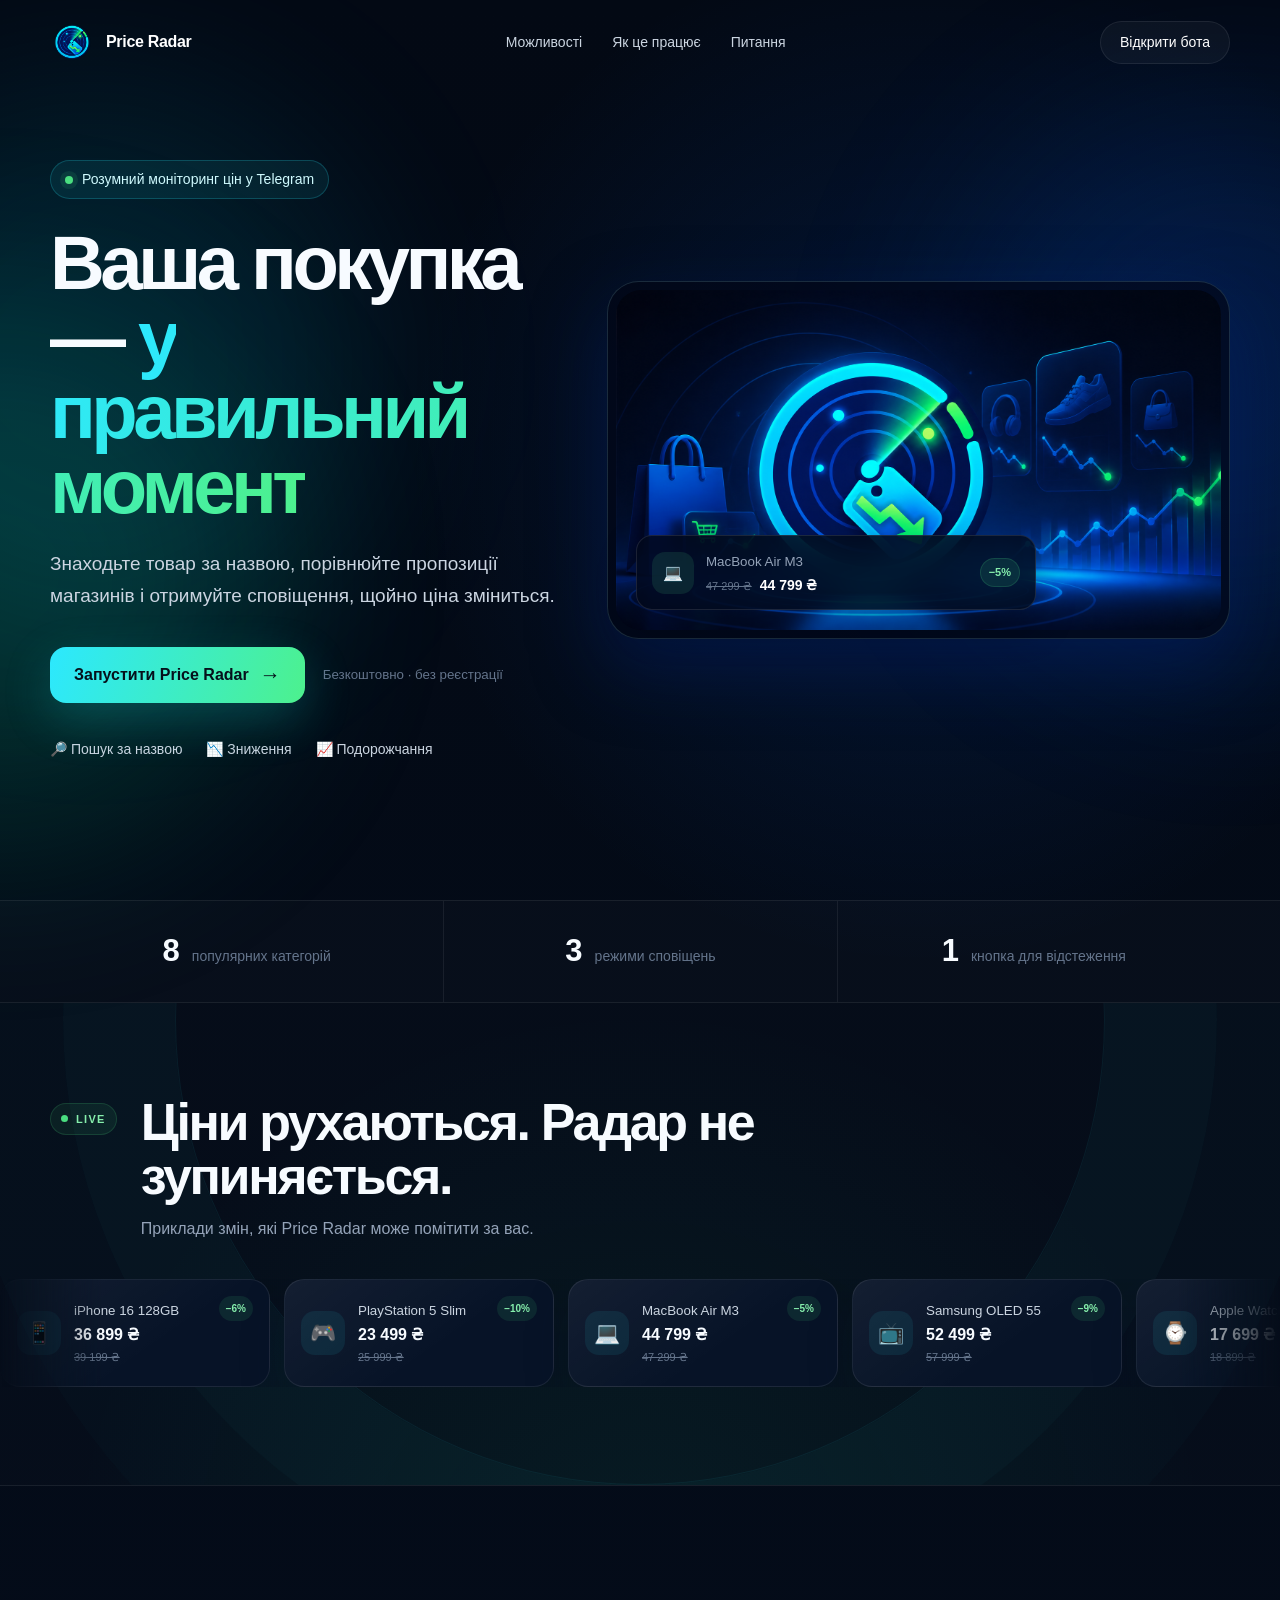
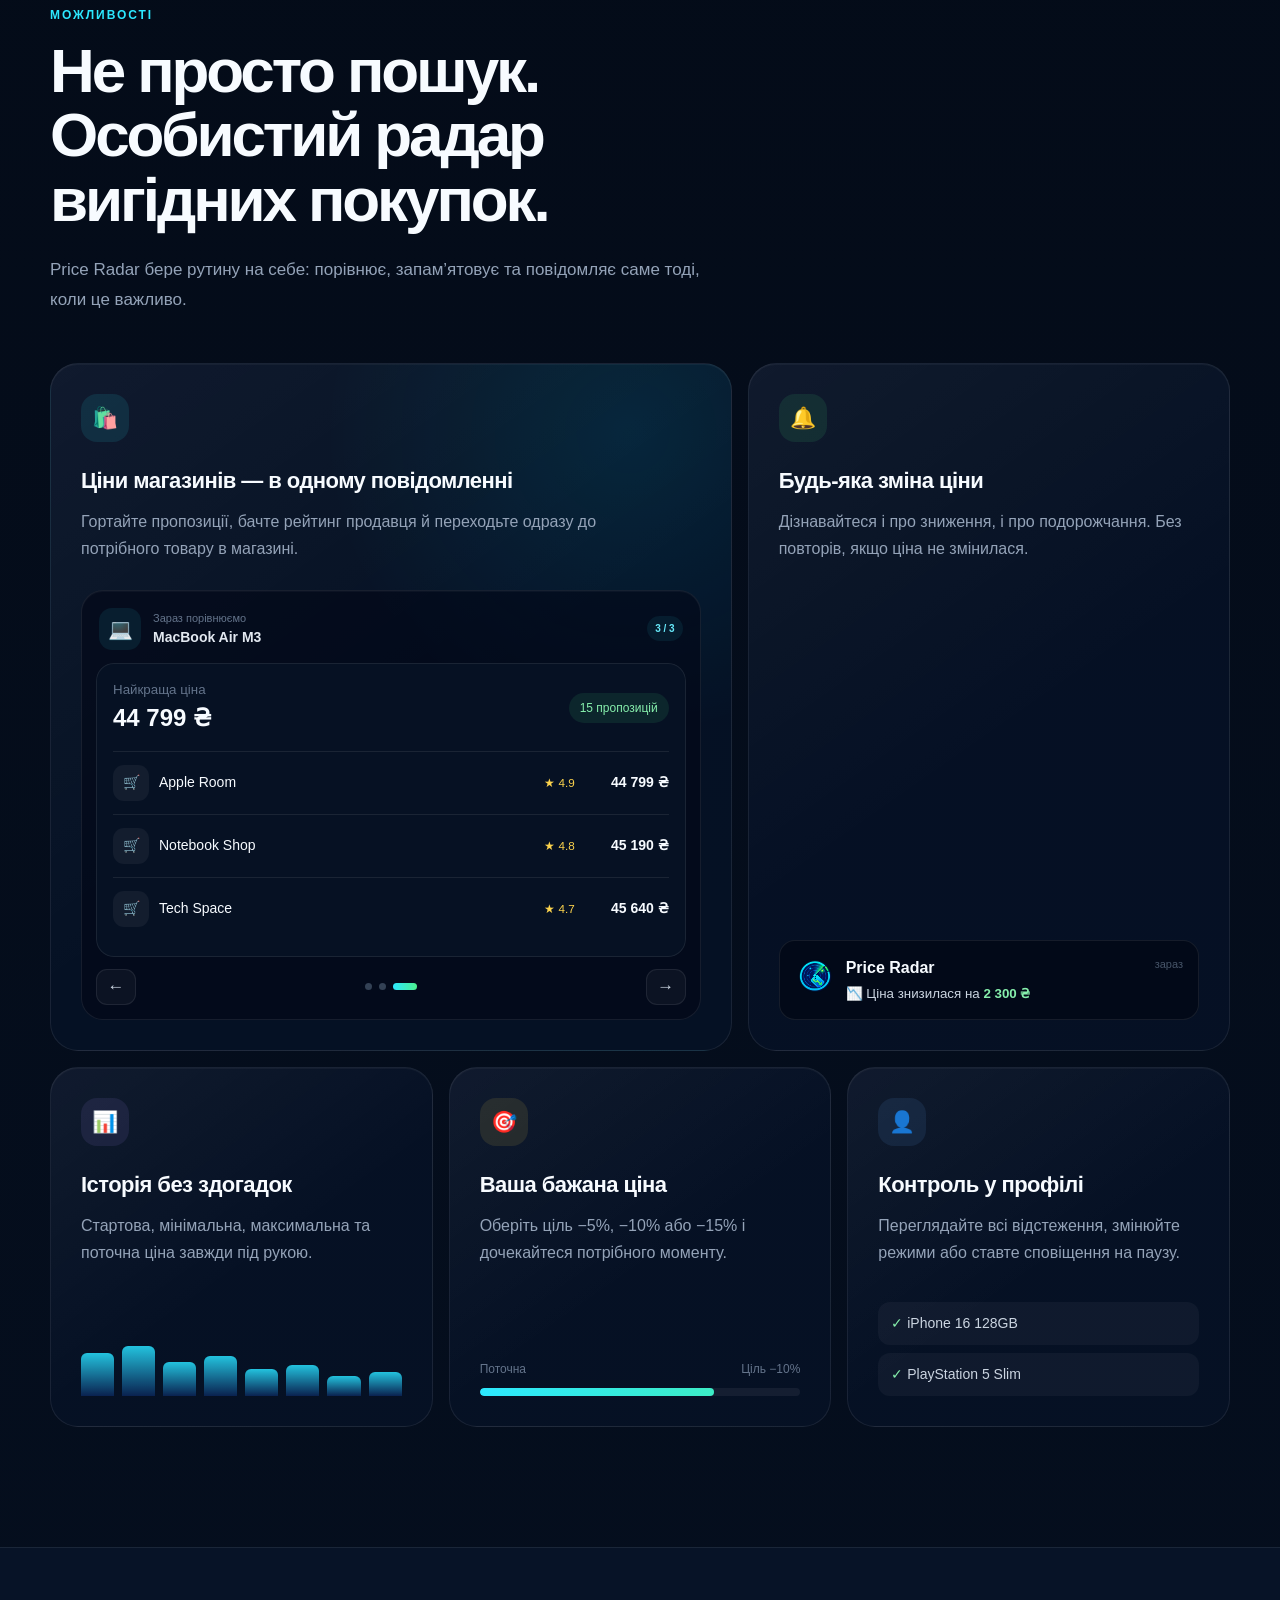
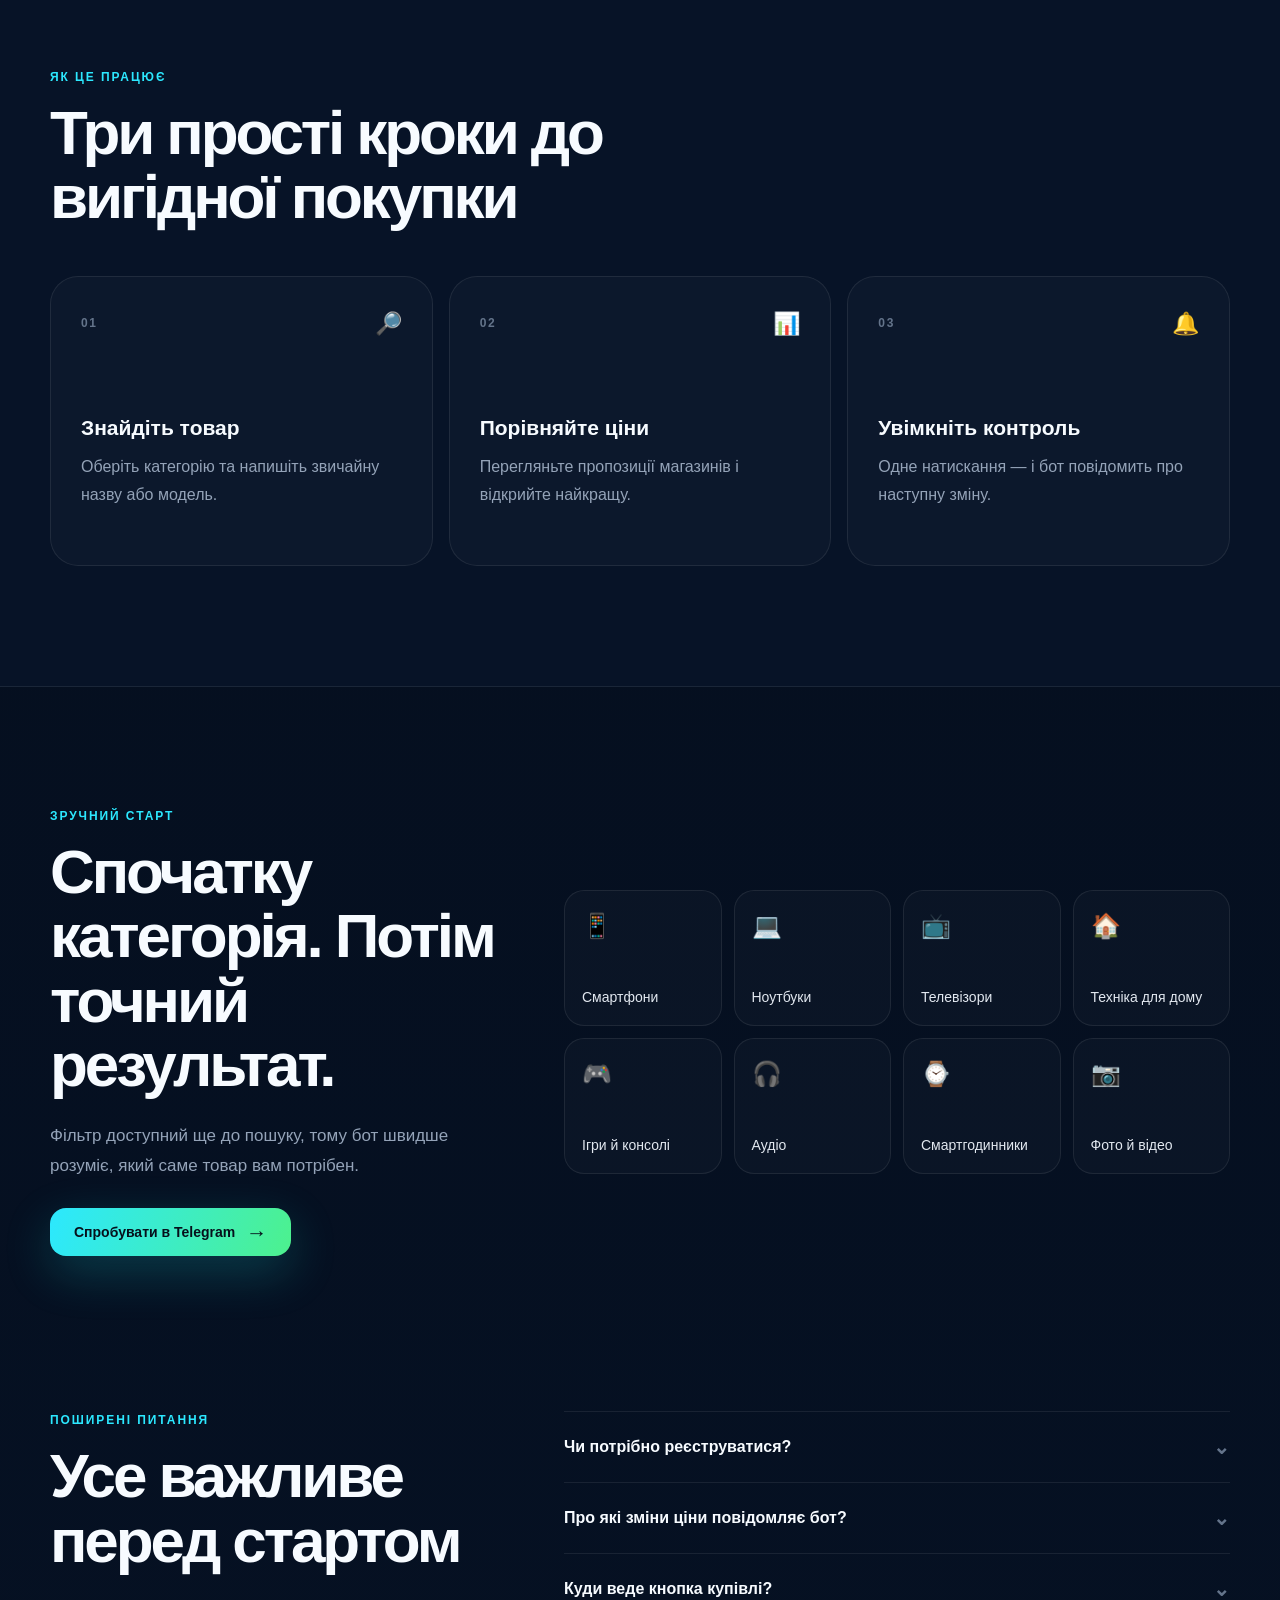
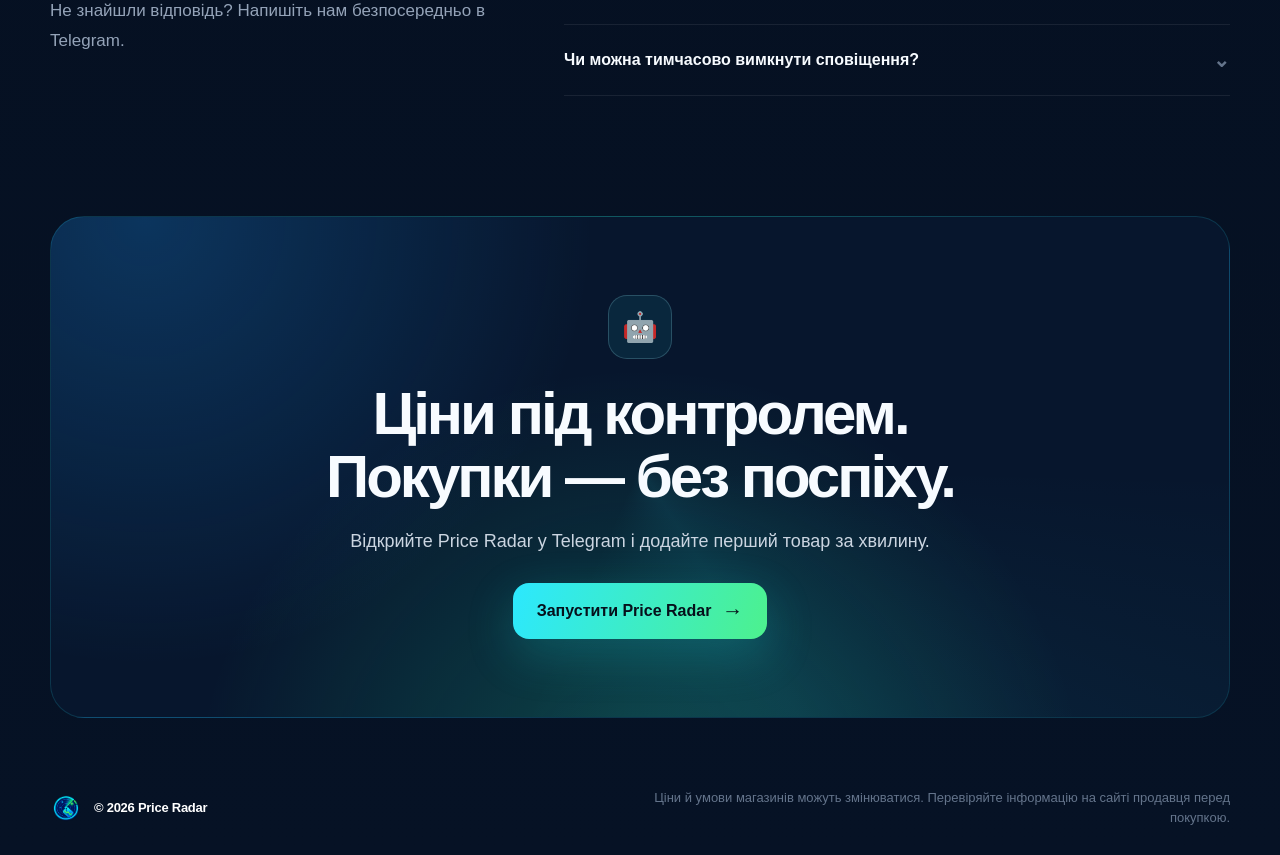
==== index.html @ d26251cf "Add files via upload" ====
<!doctype html>
<html lang="uk">
  <head>
    <meta charset="utf-8" />
    <meta name="viewport" content="width=device-width, initial-scale=1" />
    <meta name="theme-color" content="#030914" />
    <title>Price Radar — контроль цін у Telegram</title>
    <meta name="description" content="Порівнюйте ціни магазинів і отримуйте сповіщення про зниження та подорожчання товарів у Telegram." />
    <meta property="og:title" content="Price Radar — контроль цін у Telegram" />
    <meta property="og:description" content="Знайдіть товар, порівняйте ціни та увімкніть розумні сповіщення." />
    <meta property="og:type" content="website" />
    <meta property="og:url" content="https://ludiscooter.github.io/price-radar/" />
    <meta property="og:image" content="https://ludiscooter.github.io/price-radar/price-radar-welcome.png" />
    <link rel="icon" href="price-radar-avatar.png" />
    <link rel="stylesheet" href="styles-v4.css" />
    <link rel="stylesheet" href="motion-v4.css" />
    <script>document.documentElement.classList.add('js')</script>
    <script defer src="app-v4.js"></script>
  </head>
  <body>
    <div class="scroll-progress" aria-hidden="true"></div>
    <div class="cursor-glow" aria-hidden="true"></div>
    <div class="ambient ambient-one" aria-hidden="true"></div>
    <div class="ambient ambient-two" aria-hidden="true"></div>
    <header class="header shell">
      <a class="brand" href="#top" aria-label="Price Radar — на початок">
        <img src="price-radar-avatar.png" alt="" />
        <span>Price Radar</span>
      </a>
      <nav aria-label="Основна навігація">
        <a href="#features">Можливості</a>
        <a href="#how">Як це працює</a>
        <a href="#faq">Питання</a>
      </nav>
      <a class="header-cta" href="https://t.me/hotline_price_monitor_bot" target="_blank" rel="noreferrer">Відкрити бота</a>
    </header>

    <main>
      <section class="hero shell" id="top">
        <div class="hero-copy">
          <div class="status"><i></i> Розумний моніторинг цін у Telegram</div>
          <h1>Ваша покупка — <span>у правильний момент</span></h1>
          <p>Знаходьте товар за назвою, порівнюйте пропозиції магазинів і отримуйте сповіщення, щойно ціна зміниться.</p>
          <div class="hero-actions">
            <a class="primary-cta" href="https://t.me/hotline_price_monitor_bot" target="_blank" rel="noreferrer">Запустити Price Radar <b>→</b></a>
            <small>Безкоштовно · без реєстрації</small>
          </div>
          <div class="micro-features">
            <span>🔎 Пошук за назвою</span>
            <span>📉 Зниження</span>
            <span>📈 Подорожчання</span>
          </div>
        </div>
        <div class="hero-visual">
          <img src="price-radar-welcome.png" alt="Price Radar знаходить вигідні пропозиції та відстежує зміну цін" />
          <div class="push" aria-live="polite">
            <span class="push-icon" id="deal-icon">📱</span>
            <span class="deal-copy">
              <small id="deal-product">iPhone 16 128GB</small>
              <b><s id="deal-old-price">39 199 ₴</s><strong id="deal-new-price">36 899 ₴</strong></b>
            </span>
            <em class="deal-badge" id="deal-change">−6%</em>
          </div>
        </div>
      </section>

      <section class="stats">
        <div class="shell stats-grid">
          <div><b data-count="8">8</b><span>популярних категорій</span></div>
          <div><b data-count="3">3</b><span>режими сповіщень</span></div>
          <div><b data-count="1">1</b><span>кнопка для відстеження</span></div>
        </div>
      </section>

      <section class="live-radar" aria-labelledby="live-radar-title">
        <div class="shell live-radar-head">
          <span class="live-label"><i></i> LIVE</span>
          <div>
            <h2 id="live-radar-title">Ціни рухаються. Радар не зупиняється.</h2>
            <p>Приклади змін, які Price Radar може помітити за вас.</p>
          </div>
        </div>
        <div class="deal-marquee">
          <div class="deal-track">
            <div class="deal-group">
              <article class="moving-deal"><span>📱</span><div><small>iPhone 16 128GB</small><b>36 899 ₴</b><s>39 199 ₴</s></div><em>−6%</em></article>
              <article class="moving-deal"><span>🎮</span><div><small>PlayStation 5 Slim</small><b>23 499 ₴</b><s>25 999 ₴</s></div><em>−10%</em></article>
              <article class="moving-deal"><span>💻</span><div><small>MacBook Air M3</small><b>44 799 ₴</b><s>47 299 ₴</s></div><em>−5%</em></article>
              <article class="moving-deal"><span>📺</span><div><small>Samsung OLED 55</small><b>52 499 ₴</b><s>57 999 ₴</s></div><em>−9%</em></article>
              <article class="moving-deal"><span>⌚</span><div><small>Apple Watch Series 10</small><b>17 699 ₴</b><s>18 899 ₴</s></div><em>−6%</em></article>
              <article class="moving-deal"><span>🎧</span><div><small>Sony WH-1000XM5</small><b>12 199 ₴</b><s>13 499 ₴</s></div><em>−10%</em></article>
            </div>
            <div class="deal-group" aria-hidden="true">
              <article class="moving-deal"><span>📱</span><div><small>iPhone 16 128GB</small><b>36 899 ₴</b><s>39 199 ₴</s></div><em>−6%</em></article>
              <article class="moving-deal"><span>🎮</span><div><small>PlayStation 5 Slim</small><b>23 499 ₴</b><s>25 999 ₴</s></div><em>−10%</em></article>
              <article class="moving-deal"><span>💻</span><div><small>MacBook Air M3</small><b>44 799 ₴</b><s>47 299 ₴</s></div><em>−5%</em></article>
              <article class="moving-deal"><span>📺</span><div><small>Samsung OLED 55</small><b>52 499 ₴</b><s>57 999 ₴</s></div><em>−9%</em></article>
              <article class="moving-deal"><span>⌚</span><div><small>Apple Watch Series 10</small><b>17 699 ₴</b><s>18 899 ₴</s></div><em>−6%</em></article>
              <article class="moving-deal"><span>🎧</span><div><small>Sony WH-1000XM5</small><b>12 199 ₴</b><s>13 499 ₴</s></div><em>−10%</em></article>
            </div>
          </div>
        </div>
      </section>

      <section class="section shell" id="features">
        <div class="section-heading">
          <span class="eyebrow">Можливості</span>
          <h2>Не просто пошук. Особистий радар вигідних покупок.</h2>
          <p>Price Radar бере рутину на себе: порівнює, запам’ятовує та повідомляє саме тоді, коли це важливо.</p>
        </div>
        <div class="bento">
          <article class="card offers">
            <span class="card-icon cyan">🛍️</span>
            <h3>Ціни магазинів — в одному повідомленні</h3>
            <p>Гортайте пропозиції, бачте рейтинг продавця й переходьте одразу до потрібного товару в магазині.</p>
            <div class="offer-carousel" aria-label="Приклади порівняння цін" aria-roledescription="карусель">
              <div class="offer-product">
                <span id="offer-product-icon">📱</span>
                <div><small>Зараз порівнюємо</small><b id="offer-product-name">iPhone 16 128GB</b></div>
                <em id="offer-position">1 / 3</em>
              </div>
              <div class="offer-viewport">
                <div class="offer-list" id="offer-list" aria-live="polite">
                  <div class="offer-head"><span><small>Найкраща ціна</small><b id="offer-best-price">36 899 ₴</b></span><em id="offer-count">12 пропозицій</em></div>
                  <div class="shop"><i>🛒</i><span id="shop-name-1">Smart Store</span><small id="shop-rating-1">★ 4.9</small><b id="shop-price-1">36 899 ₴</b></div>
                  <div class="shop"><i>🛒</i><span id="shop-name-2">Tech Market</span><small id="shop-rating-2">★ 4.8</small><b id="shop-price-2">37 240 ₴</b></div>
                  <div class="shop"><i>🛒</i><span id="shop-name-3">Digital Shop</span><small id="shop-rating-3">★ 4.7</small><b id="shop-price-3">37 699 ₴</b></div>
                </div>
              </div>
              <div class="offer-controls">
                <button id="offer-prev" type="button" aria-label="Попередній товар">←</button>
                <div class="offer-dots" role="tablist" aria-label="Оберіть товар">
                  <button class="active" type="button" role="tab" aria-selected="true" aria-label="iPhone 16 128GB"></button>
                  <button type="button" role="tab" aria-selected="false" aria-label="PlayStation 5 Slim"></button>
                  <button type="button" role="tab" aria-selected="false" aria-label="MacBook Air M3"></button>
                </div>
                <button id="offer-next" type="button" aria-label="Наступний товар">→</button>
              </div>
            </div>
          </article>
          <article class="card changes">
            <span class="card-icon green">🔔</span>
            <h3>Будь-яка зміна ціни</h3>
            <p>Дізнавайтеся і про зниження, і про подорожчання. Без повторів, якщо ціна не змінилася.</p>
            <div class="notification"><img src="price-radar-avatar.png" alt="" /><span><b>Price Radar</b><small>📉 Ціна знизилася на <strong>2 300 ₴</strong></small></span><time>зараз</time></div>
          </article>
          <article class="card small-card">
            <span class="card-icon violet">📊</span>
            <h3>Історія без здогадок</h3>
            <p>Стартова, мінімальна, максимальна та поточна ціна завжди під рукою.</p>
            <div class="bars" aria-hidden="true"><i style="height:62%"></i><i style="height:72%"></i><i style="height:48%"></i><i style="height:57%"></i><i style="height:39%"></i><i style="height:44%"></i><i style="height:29%"></i><i style="height:34%"></i></div>
          </article>
          <article class="card small-card">
            <span class="card-icon amber">🎯</span>
            <h3>Ваша бажана ціна</h3>
            <p>Оберіть ціль −5%, −10% або −15% і дочекайтеся потрібного моменту.</p>
            <div class="target-label"><span>Поточна</span><span>Ціль −10%</span></div><div class="progress"><i></i></div>
          </article>
          <article class="card small-card">
            <span class="card-icon blue">👤</span>
            <h3>Контроль у профілі</h3>
            <p>Переглядайте всі відстеження, змінюйте режими або ставте сповіщення на паузу.</p>
            <div class="tracked"><span>✓ iPhone 16 128GB</span><span>✓ PlayStation 5 Slim</span></div>
          </article>
        </div>
      </section>

      <section class="how" id="how">
        <div class="section shell">
          <div class="section-heading">
            <span class="eyebrow">Як це працює</span>
            <h2>Три прості кроки до вигідної покупки</h2>
          </div>
          <div class="steps">
            <article><span><b>01</b><i>🔎</i></span><h3>Знайдіть товар</h3><p>Оберіть категорію та напишіть звичайну назву або модель.</p></article>
            <article><span><b>02</b><i>📊</i></span><h3>Порівняйте ціни</h3><p>Перегляньте пропозиції магазинів і відкрийте найкращу.</p></article>
            <article><span><b>03</b><i>🔔</i></span><h3>Увімкніть контроль</h3><p>Одне натискання — і бот повідомить про наступну зміну.</p></article>
          </div>
        </div>
      </section>

      <section class="section shell categories-section">
        <div class="section-heading compact">
          <span class="eyebrow">Зручний старт</span>
          <h2>Спочатку категорія. Потім точний результат.</h2>
          <p>Фільтр доступний ще до пошуку, тому бот швидше розуміє, який саме товар вам потрібен.</p>
          <a class="primary-cta small" href="https://t.me/hotline_price_monitor_bot" target="_blank" rel="noreferrer">Спробувати в Telegram <b>→</b></a>
        </div>
        <div class="categories">
          <span><i>📱</i>Смартфони</span><span><i>💻</i>Ноутбуки</span><span><i>📺</i>Телевізори</span><span><i>🏠</i>Техніка для дому</span>
          <span><i>🎮</i>Ігри й консолі</span><span><i>🎧</i>Аудіо</span><span><i>⌚</i>Смартгодинники</span><span><i>📷</i>Фото й відео</span>
        </div>
      </section>

      <section class="section shell faq" id="faq">
        <div class="section-heading compact">
          <span class="eyebrow">Поширені питання</span>
          <h2>Усе важливе перед стартом</h2>
          <p>Не знайшли відповідь? Напишіть нам безпосередньо в Telegram.</p>
        </div>
        <div class="faq-list">
          <details><summary>Чи потрібно реєструватися?<span>⌄</span></summary><p>Ні. Відкрийте Price Radar у Telegram, натисніть «Старт» і одразу починайте пошук.</p></details>
          <details><summary>Про які зміни ціни повідомляє бот?<span>⌄</span></summary><p>Ви самі обираєте режим: усі зміни, лише зниження або досягнення бажаної ціни на 5, 10 чи 15% нижче.</p></details>
          <details><summary>Куди веде кнопка купівлі?<span>⌄</span></summary><p>На сторінку вибраного товару безпосередньо в магазині. Перед оплатою завжди перевіряйте остаточну ціну й умови продавця.</p></details>
          <details><summary>Чи можна тимчасово вимкнути сповіщення?<span>⌄</span></summary><p>Так. У профілі можна поставити всі сповіщення на паузу, не видаляючи товари з відстеження.</p></details>
        </div>
      </section>

      <section class="shell cta-wrap">
        <div class="cta-panel">
          <span class="bot-icon">🤖</span>
          <h2>Ціни під контролем.<br />Покупки — без поспіху.</h2>
          <p>Відкрийте Price Radar у Telegram і додайте перший товар за хвилину.</p>
          <a class="primary-cta" href="https://t.me/hotline_price_monitor_bot" target="_blank" rel="noreferrer">Запустити Price Radar <b>→</b></a>
        </div>
      </section>
    </main>

    <footer class="shell footer">
      <span class="brand-mini"><img src="price-radar-avatar.png" alt="" /> © 2026 Price Radar</span>
      <p>Ціни й умови магазинів можуть змінюватися. Перевіряйте інформацію на сайті продавця перед покупкою.</p>
    </footer>
  </body>
</html>
---- styles-v4.css ----
:root{--bg:#030914;--panel:#071327;--text:#f7fbff;--muted:#94a3b8;--line:rgba(255,255,255,.08);--cyan:#2ce8ff;--green:#4df18d}*{box-sizing:border-box}html{scroll-behavior:smooth}body{margin:0;color:var(--text);font-family:Inter,ui-sans-serif,-apple-system,BlinkMacSystemFont,"Segoe UI",sans-serif;background:radial-gradient(circle at 72% 8%,rgba(0,101,255,.15),transparent 32rem),linear-gradient(180deg,#030914,#061225);line-height:1.5}.shell{width:min(1180px,calc(100% - 40px));margin-inline:auto}.header{height:84px;display:flex;align-items:center;justify-content:space-between;position:relative;z-index:10}.brand,.brand-mini{display:flex;align-items:center;gap:12px;color:#fff;text-decoration:none;font-weight:700;letter-spacing:-.02em}.brand img{width:44px;height:44px;border-radius:15px}.header nav{display:flex;gap:30px}.header nav a,.header-cta{color:#cbd5e1;text-decoration:none;font-size:14px;transition:.2s}.header nav a:hover{color:#fff}.header-cta{padding:10px 19px;border:1px solid var(--line);border-radius:999px;background:rgba(255,255,255,.04);color:#fff}.header-cta:hover{border-color:rgba(44,232,255,.4);background:rgba(255,255,255,.08)}.hero{min-height:calc(100vh - 84px);display:grid;grid-template-columns:.9fr 1.1fr;align-items:center;gap:48px;padding-block:26px 90px;position:relative}.hero:before{content:"";position:absolute;left:-240px;top:0;width:560px;height:560px;border-radius:50%;background:rgba(0,216,255,.1);filter:blur(90px);pointer-events:none}.hero-copy{position:relative;z-index:2}.status{display:inline-flex;align-items:center;gap:9px;padding:8px 14px;border:1px solid rgba(44,232,255,.2);border-radius:999px;background:rgba(44,232,255,.07);color:#cffafe;font-size:14px}.status i{width:8px;height:8px;border-radius:50%;background:#4ade80;box-shadow:0 0 0 5px rgba(74,222,128,.1)}h1{margin:27px 0 0;font-size:clamp(48px,6vw,76px);line-height:.98;letter-spacing:-.06em;font-weight:650}h1 span{background:linear-gradient(102deg,var(--cyan),var(--green));-webkit-background-clip:text;background-clip:text;color:transparent}.hero-copy>p{max-width:600px;margin:24px 0 0;color:#cbd5e1;font-size:19px;line-height:1.7}.hero-actions{display:flex;align-items:center;gap:18px;margin-top:34px}.primary-cta{display:inline-flex;min-height:56px;align-items:center;justify-content:center;gap:11px;padding:0 24px;border-radius:16px;background:linear-gradient(110deg,var(--cyan),var(--green));box-shadow:0 16px 48px rgba(25,225,225,.22);color:#06101b;text-decoration:none;font-weight:750;transition:.2s}.primary-cta:hover{transform:translateY(-2px);box-shadow:0 20px 58px rgba(25,225,225,.32)}.primary-cta b{font-size:21px}.primary-cta.small{min-height:48px;margin-top:28px;font-size:14px}.hero-actions small{color:#64748b}.micro-features{display:flex;flex-wrap:wrap;gap:14px 24px;margin-top:36px;color:#cbd5e1;font-size:14px}.hero-visual{position:relative;padding:8px;border:1px solid rgba(165,243,252,.15);border-radius:32px;background:rgba(2,6,23,.7);box-shadow:0 28px 70px rgba(0,30,100,.5)}.hero-visual>img{display:block;width:100%;aspect-ratio:16/9;object-fit:cover;border-radius:25px}.push{position:absolute;left:28px;bottom:28px;display:flex;align-items:center;gap:12px;max-width:330px;padding:13px 15px;border:1px solid rgba(255,255,255,.1);border-radius:16px;background:rgba(2,8,23,.82);backdrop-filter:blur(18px);box-shadow:0 16px 38px rgba(0,0,0,.3)}.push-icon{display:grid;place-items:center;width:42px;height:42px;border-radius:13px;background:rgba(74,222,128,.12)}.push span:last-child{display:flex;flex-direction:column}.push small{color:#64748b}.push b{margin-top:2px;font-size:14px}.stats{border-block:1px solid rgba(255,255,255,.07);background:rgba(255,255,255,.02)}.stats-grid{display:grid;grid-template-columns:repeat(3,1fr)}.stats-grid>div{display:flex;align-items:baseline;justify-content:center;gap:12px;padding:27px 22px}.stats-grid>div+div{border-left:1px solid rgba(255,255,255,.07)}.stats b{font-size:31px}.stats span{color:#64748b;font-size:14px}.section{padding-block:120px}.section-heading{max-width:730px}.section-heading.compact{max-width:520px}.eyebrow{display:block;margin-bottom:15px;color:var(--cyan);font-size:12px;font-weight:750;letter-spacing:.16em;text-transform:uppercase}.section h2,.cta-panel h2{margin:0;font-size:clamp(36px,5vw,62px);line-height:1.04;letter-spacing:-.05em;font-weight:650}.section-heading>p{max-width:650px;margin:23px 0 0;color:var(--muted);font-size:17px;line-height:1.75}.bento{display:grid;grid-template-columns:repeat(12,1fr);gap:16px;margin-top:48px}.card{min-height:360px;display:flex;flex-direction:column;padding:30px;border:1px solid var(--line);border-radius:28px;background:linear-gradient(145deg,rgba(255,255,255,.045),transparent 55%),rgba(7,19,39,.78);box-shadow:inset 0 1px rgba(255,255,255,.04)}.offers{grid-column:span 7;min-height:515px;background:radial-gradient(circle at 85% 10%,rgba(0,215,255,.1),transparent 19rem),linear-gradient(145deg,rgba(255,255,255,.045),transparent 55%),rgba(7,19,39,.84)}.changes{grid-column:span 5}.small-card{grid-column:span 4}.card-icon{display:grid;place-items:center;width:48px;height:48px;border-radius:16px;font-size:21px}.cyan{background:rgba(44,232,255,.1)}.green{background:rgba(74,222,128,.1)}.violet{background:rgba(167,139,250,.1)}.amber{background:rgba(252,211,77,.1)}.blue{background:rgba(96,165,250,.1)}.card h3{margin:22px 0 0;font-size:22px;letter-spacing:-.025em}.card>p{max-width:560px;margin:11px 0 0;color:var(--muted);line-height:1.7}.offer-list{margin-top:30px;padding:16px;border:1px solid var(--line);border-radius:18px;background:#061123}.offer-head{display:flex;align-items:center;justify-content:space-between;padding-bottom:15px;border-bottom:1px solid var(--line)}.offer-head>span{display:flex;flex-direction:column}.offer-head small{color:#64748b}.offer-head b{font-size:24px}.offer-head em{padding:6px 11px;border-radius:99px;background:rgba(74,222,128,.1);color:#86efac;font-size:12px;font-style:normal}.shop{display:flex;align-items:center;gap:10px;padding:13px 0;border-bottom:1px solid var(--line);font-size:14px}.shop:last-child{border:0}.shop i{display:grid;place-items:center;width:36px;height:36px;border-radius:11px;background:rgba(255,255,255,.05);font-style:normal}.shop span{flex:1}.shop small{color:#fcd34d}.shop>b{min-width:84px;text-align:right}.notification{display:flex;align-items:flex-start;gap:11px;margin-top:auto;padding:15px;border:1px solid var(--line);border-radius:16px;background:rgba(2,8,20,.7)}.notification img{width:40px;height:40px;border-radius:12px}.notification>span{display:flex;flex:1;flex-direction:column}.notification small{margin-top:4px;color:#cbd5e1}.notification strong{color:#86efac}.notification time{color:#475569;font-size:11px}.bars{height:96px;display:flex;align-items:flex-end;gap:8px;margin-top:auto;padding-top:26px}.bars i{flex:1;min-height:18%;border-radius:6px 6px 0 0;background:linear-gradient(180deg,rgba(40,226,255,.85),rgba(30,102,255,.2))}.target-label{display:flex;justify-content:space-between;margin-top:auto;padding-top:30px;color:#64748b;font-size:12px}.progress{height:8px;margin-top:10px;overflow:hidden;border-radius:99px;background:rgba(255,255,255,.06)}.progress i{display:block;width:73%;height:100%;border-radius:inherit;background:linear-gradient(90deg,var(--cyan),var(--green))}.tracked{display:grid;gap:8px;margin-top:auto;padding-top:25px}.tracked span{padding:11px 13px;border-radius:12px;background:rgba(255,255,255,.04);color:#cbd5e1;font-size:14px}.tracked span::first-letter{color:#86efac}.how{border-block:1px solid var(--line);background:#071327}.steps{display:grid;grid-template-columns:repeat(3,1fr);gap:16px;margin-top:46px}.steps article{min-height:290px;padding:30px;border:1px solid var(--line);border-radius:28px;background:rgba(255,255,255,.025);transition:.2s}.steps article:hover{transform:translateY(-4px);border-color:rgba(44,232,255,.22);background:rgba(255,255,255,.04)}.steps article>span{display:flex;align-items:center;justify-content:space-between}.steps article span b{color:#64748b;font-size:12px;letter-spacing:.14em}.steps article span i{font-size:22px;font-style:normal}.steps h3{margin:72px 0 0;font-size:21px}.steps p{margin:10px 0 0;color:var(--muted);line-height:1.7}.categories-section,.faq{display:grid;grid-template-columns:.8fr 1.2fr;align-items:center;gap:70px}.categories{display:grid;grid-template-columns:repeat(4,1fr);gap:12px}.categories span{min-height:136px;display:flex;flex-direction:column;justify-content:space-between;padding:17px;border:1px solid var(--line);border-radius:20px;background:rgba(255,255,255,.025);color:#e2e8f0;font-size:14px;transition:.2s}.categories span:hover{border-color:rgba(44,232,255,.23);background:rgba(44,232,255,.045)}.categories i{font-size:24px;font-style:normal}.faq{align-items:start;padding-top:35px}.faq-list{border-block:1px solid var(--line)}details{border-bottom:1px solid var(--line)}details:last-child{border:0}summary{display:flex;align-items:center;gap:20px;padding:20px 0;cursor:pointer;list-style:none;font-weight:650}summary::-webkit-details-marker{display:none}summary span{margin-left:auto;color:#64748b;font-size:20px;transition:.2s}details[open] summary span{transform:rotate(180deg)}details p{max-width:650px;margin:0;padding:0 40px 20px 0;color:var(--muted);line-height:1.7}.cta-wrap{padding-bottom:42px}.cta-panel{position:relative;overflow:hidden;padding:78px 30px;border:1px solid rgba(44,232,255,.15);border-radius:34px;background:radial-gradient(circle at 50% 120%,rgba(33,241,174,.23),transparent 28rem),radial-gradient(circle at 8% 0%,rgba(27,155,255,.23),transparent 28rem),#07162d;text-align:center}.bot-icon{display:grid;place-items:center;width:64px;height:64px;margin:0 auto 24px;border:1px solid rgba(165,243,252,.2);border-radius:19px;background:rgba(44,232,255,.08);font-size:29px}.cta-panel h2{font-size:clamp(38px,5vw,60px)}.cta-panel p{max-width:580px;margin:20px auto 28px;color:#cbd5e1;font-size:18px}.footer{display:flex;align-items:center;justify-content:space-between;gap:25px;padding-block:28px;color:#64748b;font-size:13px}.brand-mini img{width:32px;height:32px;border-radius:11px}.footer p{max-width:600px;margin:0;text-align:right}@media(max-width:900px){.header nav{display:none}.hero{grid-template-columns:1fr;padding-top:45px}.hero-copy{text-align:center}.status{margin-inline:auto}.hero-copy>p{margin-inline:auto}.hero-actions,.micro-features{justify-content:center}.hero-visual{max-width:760px;margin-inline:auto}.offers,.changes,.small-card{grid-column:span 12}.card{min-height:auto}.steps{grid-template-columns:1fr}.steps article{min-height:220px}.steps h3{margin-top:42px}.categories-section,.faq{grid-template-columns:1fr}.categories-section{gap:45px}.faq{gap:35px}.categories{grid-template-columns:repeat(4,1fr)}}@media(max-width:640px){.shell{width:min(100% - 28px,1180px)}.header{height:72px}.brand img{width:40px;height:40px}.header-cta{display:none}.hero{min-height:auto;padding-block:40px 70px}.status{font-size:12px}.hero-copy>p{font-size:17px}.hero-actions{flex-direction:column}.primary-cta{width:100%}.micro-features{gap:10px 16px}.hero-visual{padding:5px;border-radius:23px}.hero-visual>img{border-radius:18px}.push{left:14px;right:14px;bottom:14px;max-width:none}.stats-grid{grid-template-columns:1fr}.stats-grid>div+div{border-left:0;border-top:1px solid var(--line)}.section{padding-block:82px}.card{padding:22px;border-radius:22px}.offer-head em{display:none}.shop small{display:none}.shop>b{min-width:76px}.categories{grid-template-columns:repeat(2,1fr)}.categories span{min-height:116px}.footer{align-items:flex-start;flex-direction:column}.footer p{text-align:left}.cta-panel{padding:58px 20px}.cta-wrap{width:calc(100% - 20px)}}@media(prefers-reduced-motion:reduce){html{scroll-behavior:auto}*,*:before,*:after{transition-duration:.01ms!important;animation-duration:.01ms!important}}
---- motion-v4.css ----
body {
  position: relative;
  isolation: isolate;
}

.header {
  position: sticky;
  top: 0;
  transition: height 0.35s ease;
}

.header::before {
  content: '';
  position: absolute;
  inset: 0 50%;
  width: 100vw;
  transform: translateX(-50%);
  background: rgb(3 9 20 / 0%);
  border-bottom: 1px solid transparent;
  backdrop-filter: blur(0);
  z-index: -1;
  transition: background 0.35s ease, border-color 0.35s ease, backdrop-filter 0.35s ease;
}

.header.scrolled { height: 70px; }
.header.scrolled::before {
  background: rgb(3 9 20 / 78%);
  border-color: rgb(255 255 255 / 7%);
  backdrop-filter: blur(18px);
}

.scroll-progress {
  position: fixed;
  left: 0;
  top: 0;
  width: 0;
  height: 2px;
  background: linear-gradient(90deg, var(--cyan), var(--green));
  box-shadow: 0 0 16px rgb(44 232 255 / 60%);
  z-index: 100;
  pointer-events: none;
}

.cursor-glow {
  position: fixed;
  left: 0;
  top: 0;
  width: 420px;
  height: 420px;
  border-radius: 50%;
  background: radial-gradient(circle, rgb(44 232 255 / 7%), transparent 66%);
  transform: translate3d(-50%, -50%, 0);
  pointer-events: none;
  z-index: -1;
  opacity: 0;
  transition: opacity 0.4s ease;
}

.cursor-glow.visible { opacity: 1; }

.ambient {
  position: fixed;
  width: 34rem;
  height: 34rem;
  border-radius: 50%;
  filter: blur(100px);
  pointer-events: none;
  z-index: -2;
  opacity: 0.18;
}

.ambient-one {
  right: -14rem;
  top: 12%;
  background: #075cf5;
  animation: ambient-float 16s ease-in-out infinite;
}

.ambient-two {
  left: -17rem;
  bottom: 6%;
  background: #08c993;
  animation: ambient-float 19s ease-in-out infinite reverse;
}

.primary-cta {
  position: relative;
  overflow: hidden;
}

.primary-cta::after {
  content: '';
  position: absolute;
  inset: -50% auto -50% -45%;
  width: 32%;
  transform: rotate(18deg);
  background: linear-gradient(90deg, transparent, rgb(255 255 255 / 70%), transparent);
  transition: left 0.65s ease;
}

.primary-cta:hover::after { left: 120%; }
.status i { animation: status-pulse 2.3s ease-out infinite; }

.hero-visual {
  transition: transform 0.5s cubic-bezier(0.2, 0.7, 0.2, 1), border-color 0.4s ease;
}

.hero-visual:hover {
  transform: translateY(-5px);
  border-color: rgb(165 243 252 / 28%);
}

.hero-visual > img { animation: image-breathe 9s ease-in-out infinite; }
.push { animation: push-float 4.8s ease-in-out infinite; }

.card,
.steps article,
.categories span {
  position: relative;
  overflow: hidden;
}

.card::before,
.steps article::before,
.categories span::before {
  content: '';
  position: absolute;
  inset: 0;
  background: radial-gradient(280px circle at var(--pointer-x, 50%) var(--pointer-y, 50%), rgb(44 232 255 / 10%), transparent 62%);
  opacity: 0;
  pointer-events: none;
  transition: opacity 0.3s ease;
}

.card.pointer-active::before,
.steps article.pointer-active::before,
.categories span.pointer-active::before { opacity: 1; }

.card,
.categories span {
  transition: transform 0.3s cubic-bezier(0.2, 0.7, 0.2, 1), border-color 0.3s ease, box-shadow 0.3s ease;
}

.card:hover,
.categories span:hover {
  transform: translateY(-5px);
  border-color: rgb(44 232 255 / 20%);
  box-shadow: 0 22px 60px rgb(0 18 56 / 25%), inset 0 1px rgb(255 255 255 / 5%);
}

.notification { animation: notification-glow 3.2s ease-in-out infinite; }
.bars i {
  transform: scaleY(0);
  transform-origin: bottom;
  transition: transform 0.75s cubic-bezier(0.2, 0.8, 0.2, 1);
}

.card.is-visible .bars i { transform: scaleY(1); }
.card.is-visible .bars i:nth-child(2) { transition-delay: 0.08s; }
.card.is-visible .bars i:nth-child(3) { transition-delay: 0.16s; }
.card.is-visible .bars i:nth-child(4) { transition-delay: 0.24s; }
.card.is-visible .bars i:nth-child(5) { transition-delay: 0.32s; }
.card.is-visible .bars i:nth-child(6) { transition-delay: 0.4s; }
.card.is-visible .bars i:nth-child(7) { transition-delay: 0.48s; }
.card.is-visible .bars i:nth-child(8) { transition-delay: 0.56s; }

.progress i {
  background-size: 200% 100%;
  animation: progress-flow 3.5s linear infinite;
}

.js .reveal {
  opacity: 0;
  transform: translateY(34px);
  transition: opacity 0.75s cubic-bezier(0.2, 0.7, 0.2, 1), transform 0.75s cubic-bezier(0.2, 0.7, 0.2, 1);
  transition-delay: var(--reveal-delay, 0ms);
}

.js .reveal.is-visible {
  opacity: 1;
  transform: translateY(0);
}

body.is-ready .hero-copy { animation: hero-copy-in 0.85s cubic-bezier(0.2, 0.7, 0.2, 1) both; }
body.is-ready .hero-visual { animation: hero-visual-in 1s 0.12s cubic-bezier(0.2, 0.7, 0.2, 1) both; }

.faq-list details { transition: background 0.25s ease; }
.faq-list details:hover { background: rgb(255 255 255 / 1.8%); }
.faq-list details[open] { background: rgb(44 232 255 / 2.5%); }
.faq-list details[open] p { animation: faq-in 0.32s ease both; }

.cta-panel::after {
  content: '';
  position: absolute;
  inset: -60%;
  background: conic-gradient(from 90deg, transparent, rgb(44 232 255 / 8%), transparent 32%);
  animation: cta-rotate 18s linear infinite;
  pointer-events: none;
}

.cta-panel > * { position: relative; z-index: 1; }

@keyframes hero-copy-in {
  from { opacity: 0; transform: translate3d(-24px, 18px, 0); }
  to { opacity: 1; transform: none; }
}

@keyframes hero-visual-in {
  from { opacity: 0; transform: translate3d(30px, 18px, 0) scale(0.97); }
  to { opacity: 1; transform: none; }
}

@keyframes image-breathe {
  0%, 100% { transform: scale(1); }
  50% { transform: scale(1.015); }
}

@keyframes push-float {
  0%, 100% { transform: translateY(0); }
  50% { transform: translateY(-7px); }
}

@keyframes status-pulse {
  0% { box-shadow: 0 0 0 0 rgb(74 222 128 / 35%); }
  70%, 100% { box-shadow: 0 0 0 9px rgb(74 222 128 / 0%); }
}

@keyframes notification-glow {
  0%, 100% { box-shadow: 0 10px 30px rgb(0 0 0 / 12%); }
  50% { box-shadow: 0 14px 38px rgb(44 232 255 / 9%); }
}

@keyframes progress-flow { to { background-position: -200% 0; } }

@keyframes ambient-float {
  0%, 100% { transform: translate3d(0, 0, 0) scale(1); }
  50% { transform: translate3d(42px, -35px, 0) scale(1.08); }
}

@keyframes cta-rotate { to { transform: rotate(360deg); } }

@keyframes faq-in {
  from { opacity: 0; transform: translateY(-6px); }
  to { opacity: 1; transform: none; }
}

.push {
  width: min(400px, calc(100% - 56px));
  max-width: 400px;
}

.push > * {
  transition: opacity 0.24s ease, transform 0.24s ease;
}

.push.swapping > * {
  opacity: 0;
  transform: translateY(8px) scale(0.98);
}

.deal-copy {
  min-width: 0;
  flex: 1;
}

.deal-copy small {
  max-width: 230px;
  overflow: hidden;
  color: #94a3b8;
  text-overflow: ellipsis;
  white-space: nowrap;
}

.deal-copy b {
  display: flex;
  align-items: baseline;
  gap: 8px;
  margin-top: 2px;
}

.deal-copy s {
  color: #64748b;
  font-size: 11px;
  font-weight: 500;
}

.deal-copy strong {
  color: #fff;
  font-size: 14px;
}

.deal-badge {
  flex: none;
  padding: 5px 8px;
  border: 1px solid rgb(74 222 128 / 16%);
  border-radius: 999px;
  background: rgb(74 222 128 / 11%);
  color: #86efac;
  font-size: 11px;
  font-style: normal;
  font-weight: 750;
}

.live-radar {
  position: relative;
  overflow: hidden;
  padding: 92px 0 98px;
  border-bottom: 1px solid rgb(255 255 255 / 7%);
  background:
    radial-gradient(circle at 50% 120%, rgb(16 185 129 / 8%), transparent 36rem),
    rgb(255 255 255 / 1.2%);
}

.live-radar::before {
  content: '';
  position: absolute;
  left: 50%;
  top: -28rem;
  width: 58rem;
  height: 58rem;
  transform: translateX(-50%);
  border: 1px solid rgb(44 232 255 / 7%);
  border-radius: 50%;
  box-shadow:
    0 0 0 7rem rgb(44 232 255 / 2%),
    0 0 0 14rem rgb(44 232 255 / 1.2%);
  pointer-events: none;
}

.live-radar-head {
  position: relative;
  z-index: 1;
  display: grid;
  grid-template-columns: auto minmax(0, 1fr);
  align-items: start;
  gap: 24px;
  margin-bottom: 38px;
}

.live-radar-head h2 {
  max-width: 720px;
  margin: 0;
  font-size: clamp(30px, 4.5vw, 52px);
  line-height: 1.05;
  letter-spacing: -0.045em;
}

.live-radar-head p {
  margin: 13px 0 0;
  color: var(--muted);
}

.live-label {
  display: inline-flex;
  align-items: center;
  gap: 8px;
  margin-top: 8px;
  padding: 7px 10px;
  border: 1px solid rgb(74 222 128 / 16%);
  border-radius: 999px;
  background: rgb(74 222 128 / 8%);
  color: #86efac;
  font-size: 11px;
  font-weight: 800;
  letter-spacing: 0.12em;
}

.live-label i {
  width: 7px;
  height: 7px;
  border-radius: 50%;
  background: #4ade80;
  animation: status-pulse 2.3s ease-out infinite;
}

.deal-marquee {
  position: relative;
  width: 100%;
  overflow: hidden;
  -webkit-mask-image: linear-gradient(90deg, transparent, #000 8%, #000 92%, transparent);
  mask-image: linear-gradient(90deg, transparent, #000 8%, #000 92%, transparent);
}

.deal-track {
  display: flex;
  width: max-content;
  animation: deal-marquee 34s linear infinite;
  will-change: transform;
}

.deal-marquee:hover .deal-track { animation-play-state: paused; }

.deal-group {
  display: flex;
  gap: 14px;
  padding-right: 14px;
}

.moving-deal {
  width: 270px;
  min-height: 108px;
  display: grid;
  grid-template-columns: auto minmax(0, 1fr) auto;
  align-items: center;
  gap: 13px;
  padding: 16px;
  border: 1px solid rgb(255 255 255 / 8%);
  border-radius: 20px;
  background: linear-gradient(145deg, rgb(255 255 255 / 5%), transparent 60%), #071327;
  box-shadow: 0 18px 45px rgb(0 13 42 / 22%);
}

.moving-deal > span {
  display: grid;
  width: 44px;
  height: 44px;
  place-items: center;
  border-radius: 14px;
  background: rgb(44 232 255 / 8%);
  font-size: 21px;
}

.moving-deal div {
  min-width: 0;
  display: grid;
  gap: 2px;
}

.moving-deal small {
  overflow: hidden;
  color: #cbd5e1;
  text-overflow: ellipsis;
  white-space: nowrap;
}

.moving-deal b { font-size: 16px; }
.moving-deal s { color: #64748b; font-size: 11px; }

.moving-deal em {
  align-self: start;
  padding: 5px 7px;
  border-radius: 999px;
  background: rgb(74 222 128 / 10%);
  color: #86efac;
  font-size: 10px;
  font-style: normal;
  font-weight: 750;
}

.offer-carousel {
  position: relative;
  z-index: 1;
  touch-action: pan-y;
  margin-top: 28px;
  padding: 14px;
  border: 1px solid rgb(255 255 255 / 8%);
  border-radius: 22px;
  background: rgb(2 8 23 / 58%);
  box-shadow: inset 0 1px rgb(255 255 255 / 3%);
}

.offer-product {
  display: grid;
  grid-template-columns: auto minmax(0, 1fr) auto;
  align-items: center;
  gap: 12px;
  padding: 3px 3px 13px;
}

.offer-product > span {
  display: grid;
  width: 42px;
  height: 42px;
  place-items: center;
  border-radius: 13px;
  background: rgb(44 232 255 / 8%);
  font-size: 20px;
}

.offer-product div {
  min-width: 0;
  display: grid;
}

.offer-product small {
  color: #64748b;
  font-size: 11px;
}

.offer-product b {
  overflow: hidden;
  color: #e2e8f0;
  font-size: 14px;
  text-overflow: ellipsis;
  white-space: nowrap;
}

.offer-product em {
  padding: 5px 8px;
  border-radius: 999px;
  background: rgb(44 232 255 / 7%);
  color: #67e8f9;
  font-size: 10px;
  font-style: normal;
  font-weight: 750;
}

.offer-viewport {
  overflow: hidden;
  border-radius: 17px;
}

.offer-carousel .offer-list {
  margin-top: 0;
  transition: opacity 0.28s ease, transform 0.28s cubic-bezier(0.2, 0.7, 0.2, 1);
}

.offer-carousel.changing .offer-list {
  opacity: 0;
  transform: translateX(var(--offer-direction, 22px));
}

.offer-controls {
  display: grid;
  grid-template-columns: 40px 1fr 40px;
  align-items: center;
  gap: 12px;
  padding-top: 12px;
}

.offer-controls > button {
  width: 40px;
  height: 36px;
  border: 1px solid rgb(255 255 255 / 8%);
  border-radius: 11px;
  background: rgb(255 255 255 / 4%);
  color: #cbd5e1;
  cursor: pointer;
  font-size: 17px;
  transition: border-color 0.2s ease, background 0.2s ease, transform 0.2s ease;
}

.offer-controls > button:hover,
.offer-controls > button:focus-visible {
  border-color: rgb(44 232 255 / 28%);
  background: rgb(44 232 255 / 8%);
  outline: none;
  transform: translateY(-1px);
}

.offer-dots {
  display: flex;
  align-items: center;
  justify-content: center;
  gap: 7px;
}

.offer-dots button {
  width: 7px;
  height: 7px;
  padding: 0;
  border: 0;
  border-radius: 999px;
  background: #334155;
  cursor: pointer;
  transition: width 0.25s ease, background 0.25s ease;
}

.offer-dots button.active {
  width: 24px;
  background: linear-gradient(90deg, var(--cyan), var(--green));
}

@keyframes deal-marquee {
  to { transform: translateX(-50%); }
}

@media (max-width: 640px) {
  .header { height: 72px; }
  .header.scrolled { height: 62px; }
  .header-cta { display: inline-flex; padding: 8px 12px; font-size: 12px; }
  .brand { gap: 9px; }
  .brand span { font-size: 15px; }
  .cursor-glow,
  .ambient { display: none; }
  .hero { padding-top: 24px; }
  .push { animation: none; }
  .push { left: 14px; right: 14px; width: auto; max-width: none; }
  .deal-copy small { max-width: 185px; }
  .deal-copy b { gap: 6px; }
  .deal-copy s { display: none; }
  .live-radar { padding: 72px 0 78px; }
  .live-radar-head { grid-template-columns: 1fr; gap: 14px; margin-bottom: 30px; }
  .live-label { width: max-content; margin-top: 0; }
  .deal-marquee {
    -webkit-mask-image: linear-gradient(90deg, transparent, #000 4%, #000 96%, transparent);
    mask-image: linear-gradient(90deg, transparent, #000 4%, #000 96%, transparent);
  }
  .deal-track { animation-duration: 29s; }
  .moving-deal { width: 248px; min-height: 100px; }
  .live-radar-head h2 { font-size: 29px; line-height: 1.08; }
  .live-radar-head p { font-size: 15px; line-height: 1.55; }
  .offers { min-height: auto; }
  .offer-carousel { margin-top: 22px; padding: 10px; border-radius: 19px; }
  .offer-product { gap: 9px; padding: 2px 2px 10px; }
  .offer-product > span { width: 38px; height: 38px; border-radius: 11px; font-size: 18px; }
  .offer-list { padding: 13px; }
  .offer-head b { font-size: 21px; }
  .shop { gap: 8px; padding: 11px 0; }
  .shop i { width: 32px; height: 32px; }
  .shop > b { min-width: 82px; font-size: 13px; }
  .card:hover,
  .categories span:hover { transform: none; }
  .cta-panel::after { animation-duration: 26s; }
}

@media (prefers-reduced-motion: reduce) {
  html { scroll-behavior: auto; }
  .js .reveal { opacity: 1; transform: none; }
  .hero-visual > img,
  .push,
  .status i,
  .notification,
  .progress i,
  .ambient,
  .cta-panel::after,
  .deal-track,
  .live-label i { animation: none !important; }
  .offer-carousel .offer-list { transition: none; }
  *, *::before, *::after {
    transition-duration: 0.01ms !important;
    animation-duration: 0.01ms !important;
  }
}
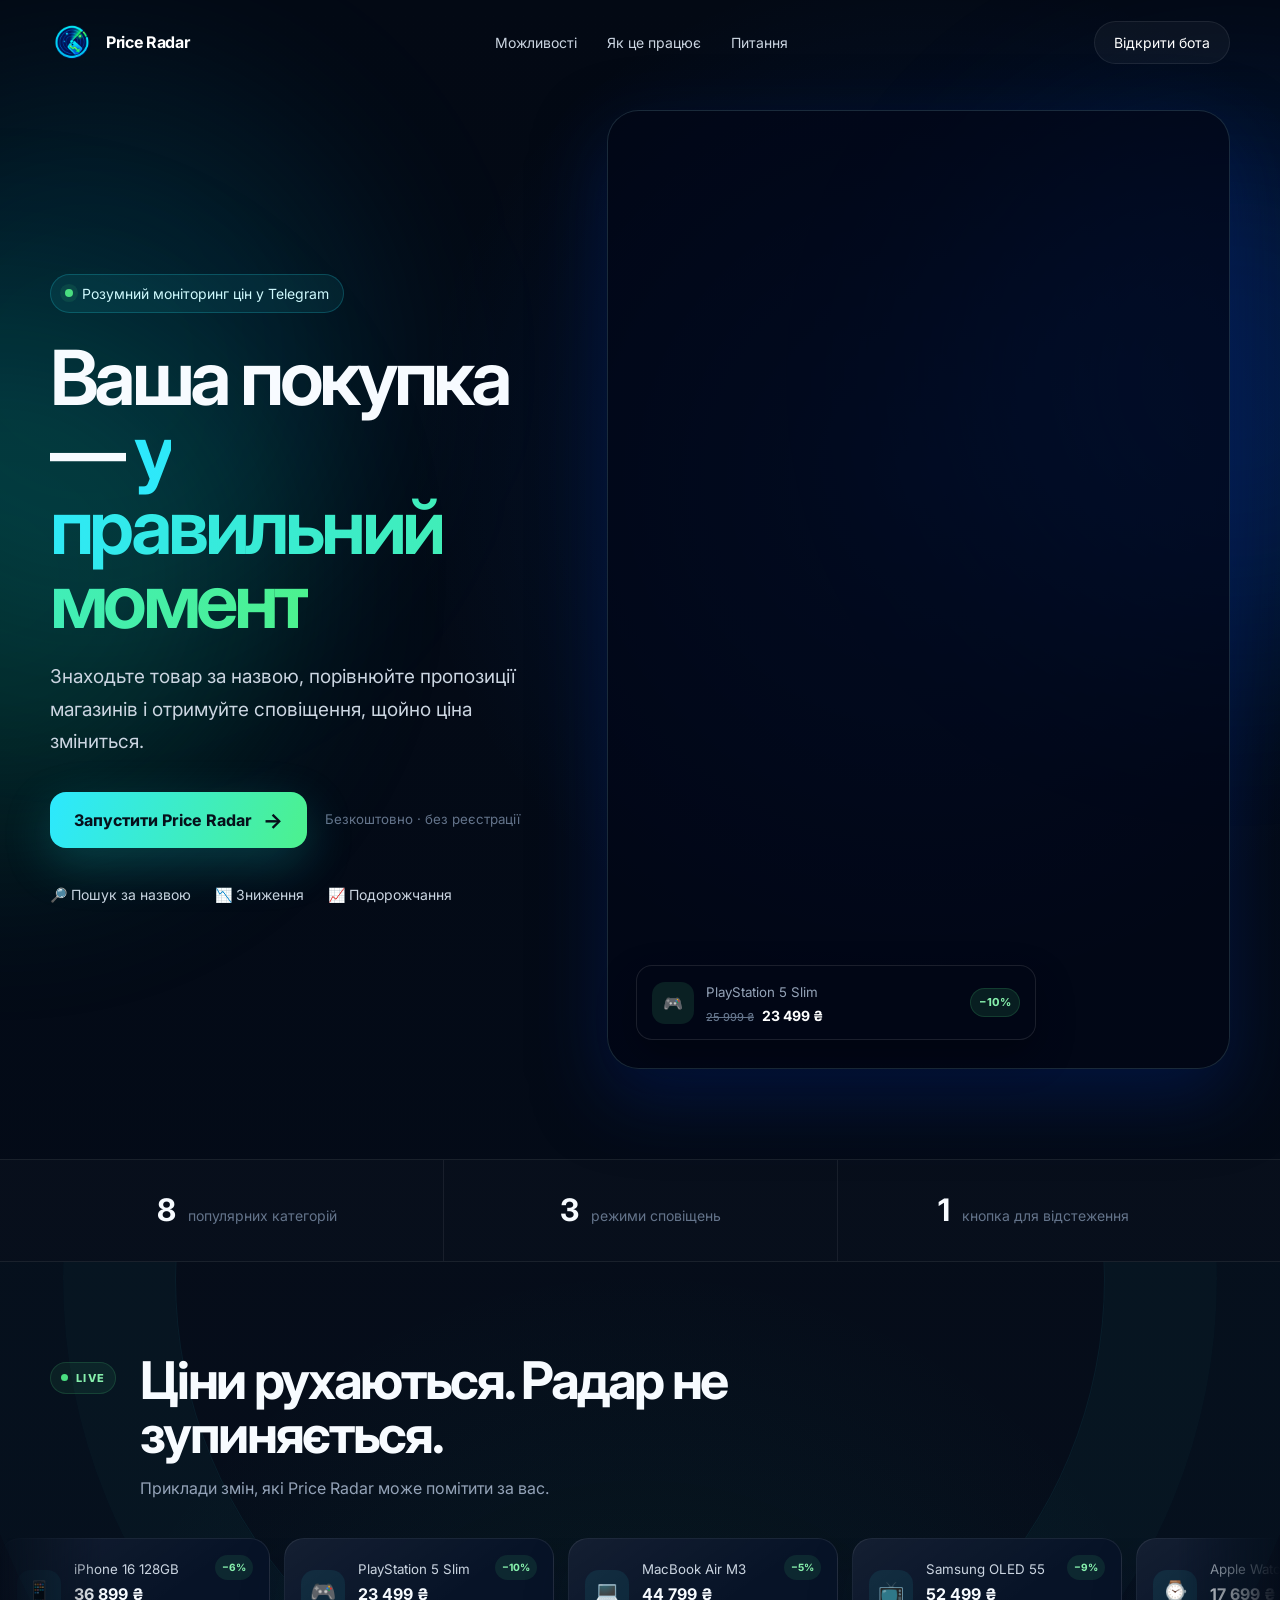
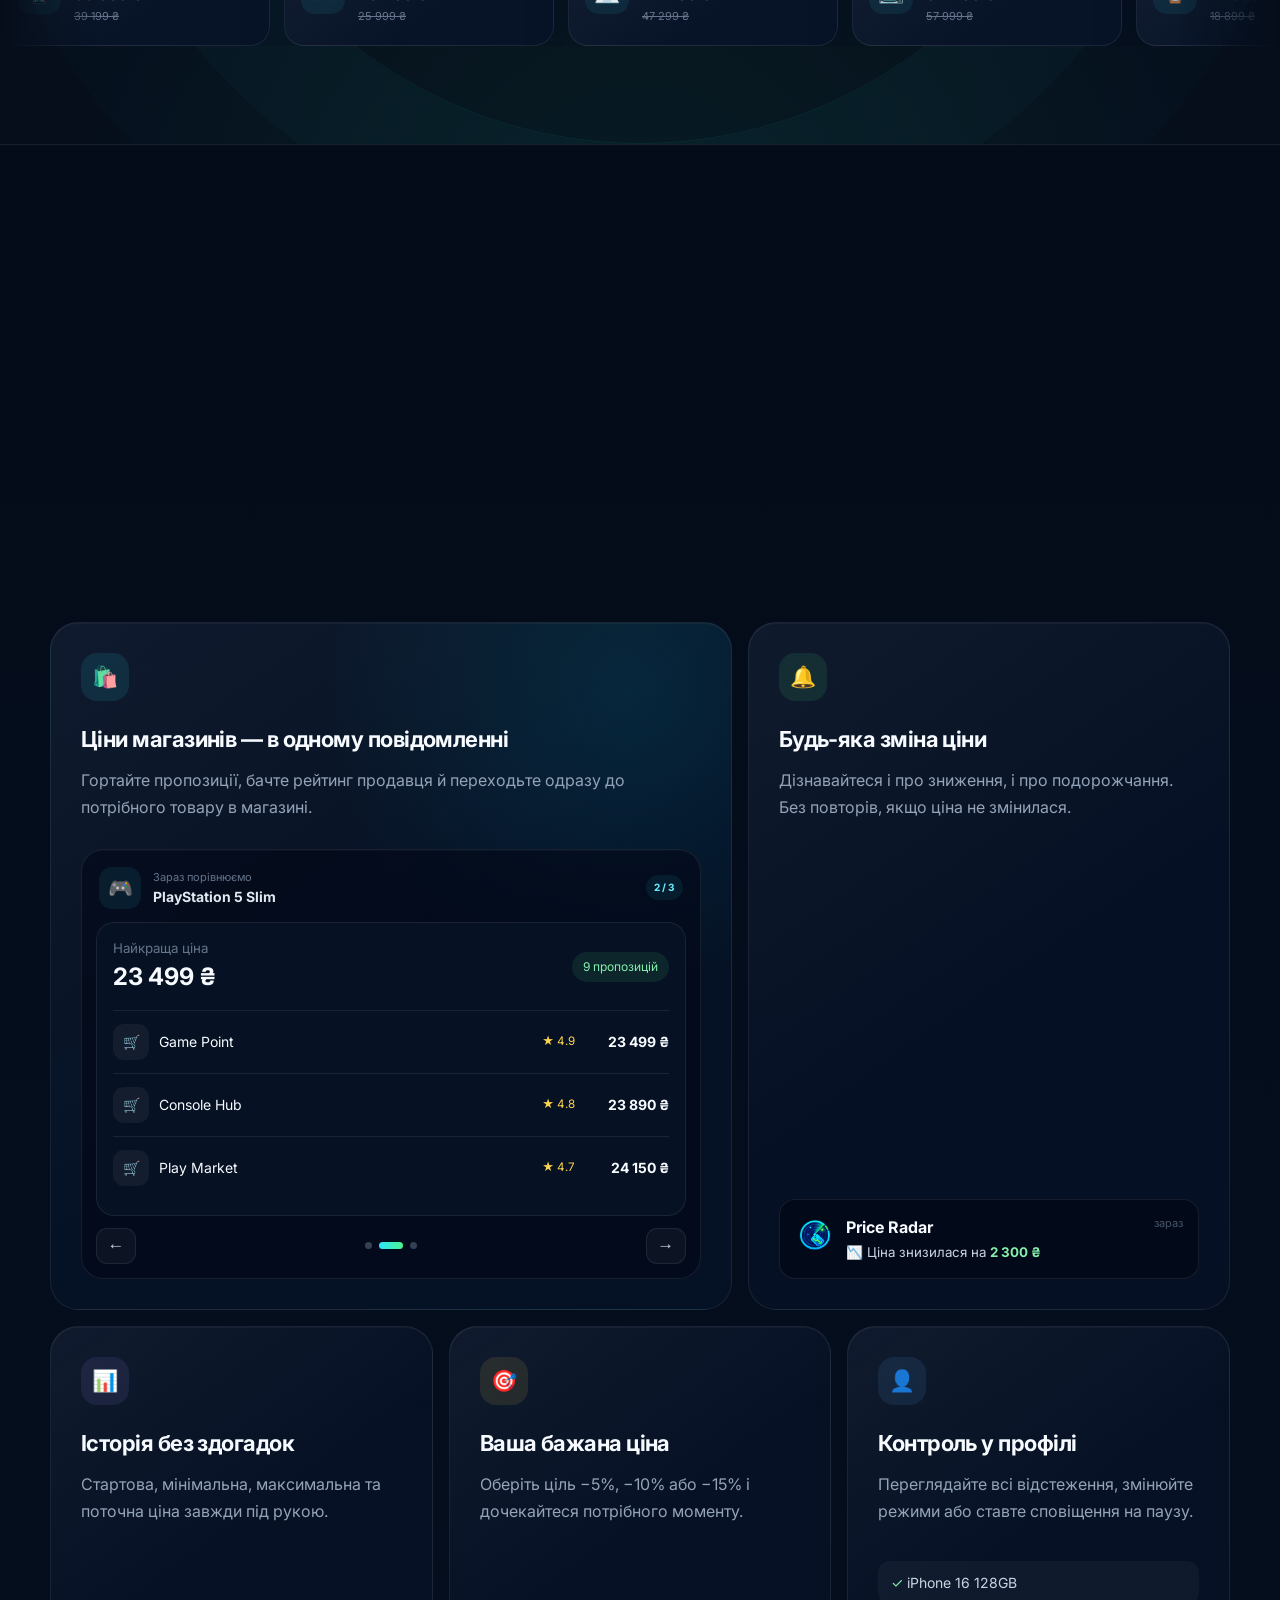
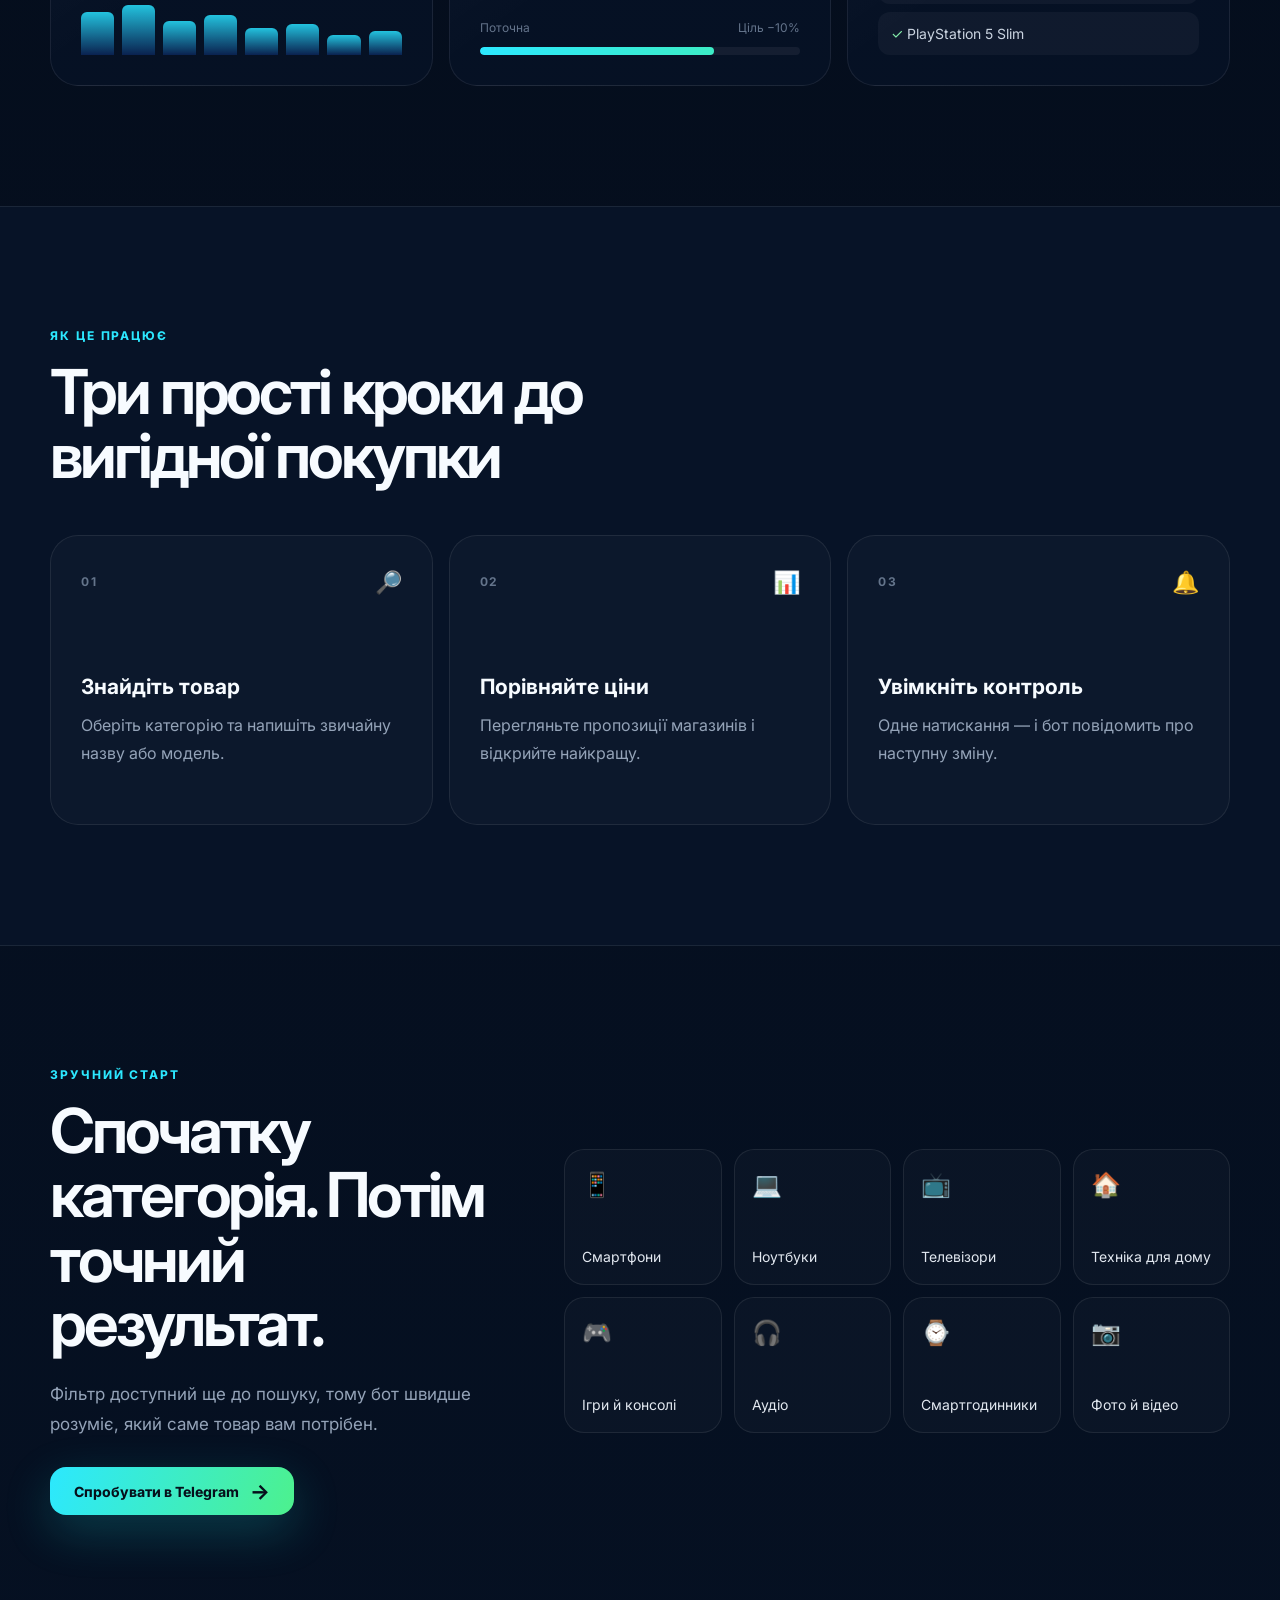
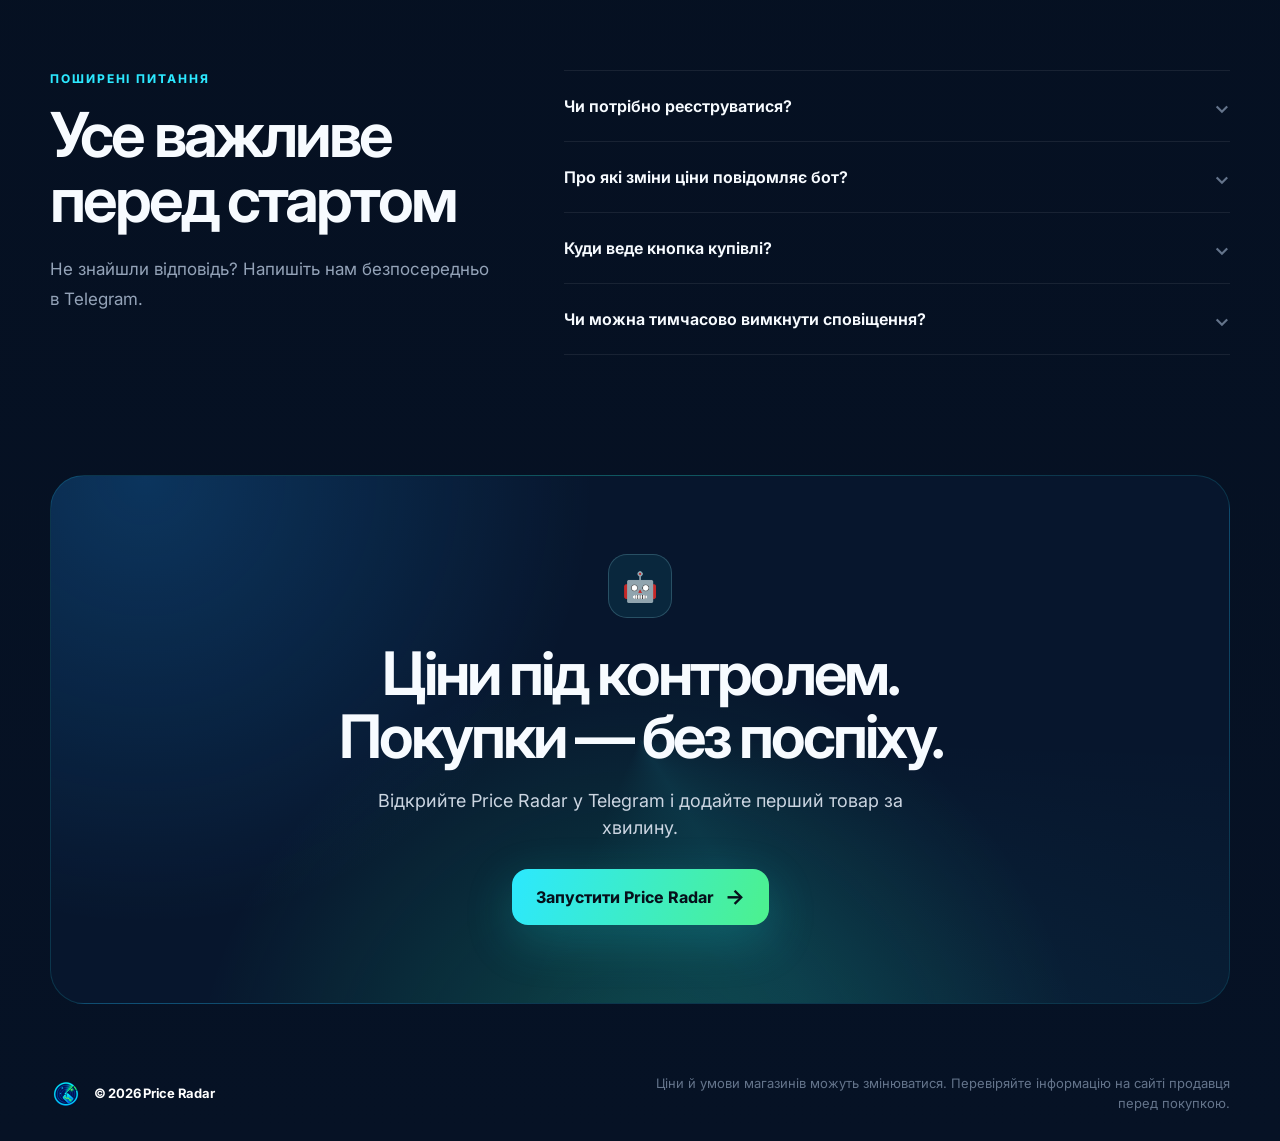
==== commit 21c59cd8: "Add files via upload" ====
--- a/index.html
+++ b/index.html
@@ -6,11 +6,21 @@
     <meta name="theme-color" content="#030914" />
     <title>Price Radar — контроль цін у Telegram</title>
     <meta name="description" content="Порівнюйте ціни магазинів і отримуйте сповіщення про зниження та подорожчання товарів у Telegram." />
+    <link rel="canonical" href="https://ludiscooter.github.io/price-radar/" />
     <meta property="og:title" content="Price Radar — контроль цін у Telegram" />
     <meta property="og:description" content="Знайдіть товар, порівняйте ціни та увімкніть розумні сповіщення." />
     <meta property="og:type" content="website" />
     <meta property="og:url" content="https://ludiscooter.github.io/price-radar/" />
     <meta property="og:image" content="https://ludiscooter.github.io/price-radar/price-radar-welcome.png" />
+    <meta property="og:image:width" content="1200" />
+    <meta property="og:image:height" content="675" />
+    <meta name="twitter:card" content="summary_large_image" />
+    <meta name="twitter:title" content="Price Radar — контроль цін у Telegram" />
+    <meta name="twitter:description" content="Порівнюйте ціни магазинів і отримуйте сповіщення про зниження та подорожчання товарів у Telegram." />
+    <meta name="twitter:image" content="https://ludiscooter.github.io/price-radar/price-radar-welcome.png" />
+    <link rel="preconnect" href="https://fonts.googleapis.com" />
+    <link rel="preconnect" href="https://fonts.gstatic.com" crossorigin />
+    <link href="https://fonts.googleapis.com/css2?family=Inter:wght@400;500;600;700;800&display=swap" rel="stylesheet" />
     <link rel="icon" href="price-radar-avatar.png" />
     <link rel="stylesheet" href="styles-v4.css" />
     <link rel="stylesheet" href="motion-v4.css" />
@@ -52,7 +62,10 @@
           </div>
         </div>
         <div class="hero-visual">
-          <img src="price-radar-welcome.png" alt="Price Radar знаходить вигідні пропозиції та відстежує зміну цін" />
+          <picture>
+            <source srcset="price-radar-welcome.avif" type="image/avif" />
+            <img src="price-radar-welcome.png" alt="Price Radar знаходить вигідні пропозиції та відстежує зміну цін" width="1672" height="941" fetchpriority="high" />
+          </picture>
           <div class="push" aria-live="polite">
             <span class="push-icon" id="deal-icon">📱</span>
             <span class="deal-copy">
@@ -187,8 +200,14 @@
           <a class="primary-cta small" href="https://t.me/hotline_price_monitor_bot" target="_blank" rel="noreferrer">Спробувати в Telegram <b>→</b></a>
         </div>
         <div class="categories">
-          <span><i>📱</i>Смартфони</span><span><i>💻</i>Ноутбуки</span><span><i>📺</i>Телевізори</span><span><i>🏠</i>Техніка для дому</span>
-          <span><i>🎮</i>Ігри й консолі</span><span><i>🎧</i>Аудіо</span><span><i>⌚</i>Смартгодинники</span><span><i>📷</i>Фото й відео</span>
+          <a href="https://t.me/hotline_price_monitor_bot?start=cat_smartphones" target="_blank" rel="noreferrer"><i>📱</i>Смартфони</a>
+          <a href="https://t.me/hotline_price_monitor_bot?start=cat_laptops" target="_blank" rel="noreferrer"><i>💻</i>Ноутбуки</a>
+          <a href="https://t.me/hotline_price_monitor_bot?start=cat_tvs" target="_blank" rel="noreferrer"><i>📺</i>Телевізори</a>
+          <a href="https://t.me/hotline_price_monitor_bot?start=cat_home" target="_blank" rel="noreferrer"><i>🏠</i>Техніка для дому</a>
+          <a href="https://t.me/hotline_price_monitor_bot?start=cat_games" target="_blank" rel="noreferrer"><i>🎮</i>Ігри й консолі</a>
+          <a href="https://t.me/hotline_price_monitor_bot?start=cat_audio" target="_blank" rel="noreferrer"><i>🎧</i>Аудіо</a>
+          <a href="https://t.me/hotline_price_monitor_bot?start=cat_watches" target="_blank" rel="noreferrer"><i>⌚</i>Смартгодинники</a>
+          <a href="https://t.me/hotline_price_monitor_bot?start=cat_photo" target="_blank" rel="noreferrer"><i>📷</i>Фото й відео</a>
         </div>
       </section>
 
--- a/styles-v4.css
+++ b/styles-v4.css
@@ -1 +1 @@
-:root{--bg:#030914;--panel:#071327;--text:#f7fbff;--muted:#94a3b8;--line:rgba(255,255,255,.08);--cyan:#2ce8ff;--green:#4df18d}*{box-sizing:border-box}html{scroll-behavior:smooth}body{margin:0;color:var(--text);font-family:Inter,ui-sans-serif,-apple-system,BlinkMacSystemFont,"Segoe UI",sans-serif;background:radial-gradient(circle at 72% 8%,rgba(0,101,255,.15),transparent 32rem),linear-gradient(180deg,#030914,#061225);line-height:1.5}.shell{width:min(1180px,calc(100% - 40px));margin-inline:auto}.header{height:84px;display:flex;align-items:center;justify-content:space-between;position:relative;z-index:10}.brand,.brand-mini{display:flex;align-items:center;gap:12px;color:#fff;text-decoration:none;font-weight:700;letter-spacing:-.02em}.brand img{width:44px;height:44px;border-radius:15px}.header nav{display:flex;gap:30px}.header nav a,.header-cta{color:#cbd5e1;text-decoration:none;font-size:14px;transition:.2s}.header nav a:hover{color:#fff}.header-cta{padding:10px 19px;border:1px solid var(--line);border-radius:999px;background:rgba(255,255,255,.04);color:#fff}.header-cta:hover{border-color:rgba(44,232,255,.4);background:rgba(255,255,255,.08)}.hero{min-height:calc(100vh - 84px);display:grid;grid-template-columns:.9fr 1.1fr;align-items:center;gap:48px;padding-block:26px 90px;position:relative}.hero:before{content:"";position:absolute;left:-240px;top:0;width:560px;height:560px;border-radius:50%;background:rgba(0,216,255,.1);filter:blur(90px);pointer-events:none}.hero-copy{position:relative;z-index:2}.status{display:inline-flex;align-items:center;gap:9px;padding:8px 14px;border:1px solid rgba(44,232,255,.2);border-radius:999px;background:rgba(44,232,255,.07);color:#cffafe;font-size:14px}.status i{width:8px;height:8px;border-radius:50%;background:#4ade80;box-shadow:0 0 0 5px rgba(74,222,128,.1)}h1{margin:27px 0 0;font-size:clamp(48px,6vw,76px);line-height:.98;letter-spacing:-.06em;font-weight:650}h1 span{background:linear-gradient(102deg,var(--cyan),var(--green));-webkit-background-clip:text;background-clip:text;color:transparent}.hero-copy>p{max-width:600px;margin:24px 0 0;color:#cbd5e1;font-size:19px;line-height:1.7}.hero-actions{display:flex;align-items:center;gap:18px;margin-top:34px}.primary-cta{display:inline-flex;min-height:56px;align-items:center;justify-content:center;gap:11px;padding:0 24px;border-radius:16px;background:linear-gradient(110deg,var(--cyan),var(--green));box-shadow:0 16px 48px rgba(25,225,225,.22);color:#06101b;text-decoration:none;font-weight:750;transition:.2s}.primary-cta:hover{transform:translateY(-2px);box-shadow:0 20px 58px rgba(25,225,225,.32)}.primary-cta b{font-size:21px}.primary-cta.small{min-height:48px;margin-top:28px;font-size:14px}.hero-actions small{color:#64748b}.micro-features{display:flex;flex-wrap:wrap;gap:14px 24px;margin-top:36px;color:#cbd5e1;font-size:14px}.hero-visual{position:relative;padding:8px;border:1px solid rgba(165,243,252,.15);border-radius:32px;background:rgba(2,6,23,.7);box-shadow:0 28px 70px rgba(0,30,100,.5)}.hero-visual>img{display:block;width:100%;aspect-ratio:16/9;object-fit:cover;border-radius:25px}.push{position:absolute;left:28px;bottom:28px;display:flex;align-items:center;gap:12px;max-width:330px;padding:13px 15px;border:1px solid rgba(255,255,255,.1);border-radius:16px;background:rgba(2,8,23,.82);backdrop-filter:blur(18px);box-shadow:0 16px 38px rgba(0,0,0,.3)}.push-icon{display:grid;place-items:center;width:42px;height:42px;border-radius:13px;background:rgba(74,222,128,.12)}.push span:last-child{display:flex;flex-direction:column}.push small{color:#64748b}.push b{margin-top:2px;font-size:14px}.stats{border-block:1px solid rgba(255,255,255,.07);background:rgba(255,255,255,.02)}.stats-grid{display:grid;grid-template-columns:repeat(3,1fr)}.stats-grid>div{display:flex;align-items:baseline;justify-content:center;gap:12px;padding:27px 22px}.stats-grid>div+div{border-left:1px solid rgba(255,255,255,.07)}.stats b{font-size:31px}.stats span{color:#64748b;font-size:14px}.section{padding-block:120px}.section-heading{max-width:730px}.section-heading.compact{max-width:520px}.eyebrow{display:block;margin-bottom:15px;color:var(--cyan);font-size:12px;font-weight:750;letter-spacing:.16em;text-transform:uppercase}.section h2,.cta-panel h2{margin:0;font-size:clamp(36px,5vw,62px);line-height:1.04;letter-spacing:-.05em;font-weight:650}.section-heading>p{max-width:650px;margin:23px 0 0;color:var(--muted);font-size:17px;line-height:1.75}.bento{display:grid;grid-template-columns:repeat(12,1fr);gap:16px;margin-top:48px}.card{min-height:360px;display:flex;flex-direction:column;padding:30px;border:1px solid var(--line);border-radius:28px;background:linear-gradient(145deg,rgba(255,255,255,.045),transparent 55%),rgba(7,19,39,.78);box-shadow:inset 0 1px rgba(255,255,255,.04)}.offers{grid-column:span 7;min-height:515px;background:radial-gradient(circle at 85% 10%,rgba(0,215,255,.1),transparent 19rem),linear-gradient(145deg,rgba(255,255,255,.045),transparent 55%),rgba(7,19,39,.84)}.changes{grid-column:span 5}.small-card{grid-column:span 4}.card-icon{display:grid;place-items:center;width:48px;height:48px;border-radius:16px;font-size:21px}.cyan{background:rgba(44,232,255,.1)}.green{background:rgba(74,222,128,.1)}.violet{background:rgba(167,139,250,.1)}.amber{background:rgba(252,211,77,.1)}.blue{background:rgba(96,165,250,.1)}.card h3{margin:22px 0 0;font-size:22px;letter-spacing:-.025em}.card>p{max-width:560px;margin:11px 0 0;color:var(--muted);line-height:1.7}.offer-list{margin-top:30px;padding:16px;border:1px solid var(--line);border-radius:18px;background:#061123}.offer-head{display:flex;align-items:center;justify-content:space-between;padding-bottom:15px;border-bottom:1px solid var(--line)}.offer-head>span{display:flex;flex-direction:column}.offer-head small{color:#64748b}.offer-head b{font-size:24px}.offer-head em{padding:6px 11px;border-radius:99px;background:rgba(74,222,128,.1);color:#86efac;font-size:12px;font-style:normal}.shop{display:flex;align-items:center;gap:10px;padding:13px 0;border-bottom:1px solid var(--line);font-size:14px}.shop:last-child{border:0}.shop i{display:grid;place-items:center;width:36px;height:36px;border-radius:11px;background:rgba(255,255,255,.05);font-style:normal}.shop span{flex:1}.shop small{color:#fcd34d}.shop>b{min-width:84px;text-align:right}.notification{display:flex;align-items:flex-start;gap:11px;margin-top:auto;padding:15px;border:1px solid var(--line);border-radius:16px;background:rgba(2,8,20,.7)}.notification img{width:40px;height:40px;border-radius:12px}.notification>span{display:flex;flex:1;flex-direction:column}.notification small{margin-top:4px;color:#cbd5e1}.notification strong{color:#86efac}.notification time{color:#475569;font-size:11px}.bars{height:96px;display:flex;align-items:flex-end;gap:8px;margin-top:auto;padding-top:26px}.bars i{flex:1;min-height:18%;border-radius:6px 6px 0 0;background:linear-gradient(180deg,rgba(40,226,255,.85),rgba(30,102,255,.2))}.target-label{display:flex;justify-content:space-between;margin-top:auto;padding-top:30px;color:#64748b;font-size:12px}.progress{height:8px;margin-top:10px;overflow:hidden;border-radius:99px;background:rgba(255,255,255,.06)}.progress i{display:block;width:73%;height:100%;border-radius:inherit;background:linear-gradient(90deg,var(--cyan),var(--green))}.tracked{display:grid;gap:8px;margin-top:auto;padding-top:25px}.tracked span{padding:11px 13px;border-radius:12px;background:rgba(255,255,255,.04);color:#cbd5e1;font-size:14px}.tracked span::first-letter{color:#86efac}.how{border-block:1px solid var(--line);background:#071327}.steps{display:grid;grid-template-columns:repeat(3,1fr);gap:16px;margin-top:46px}.steps article{min-height:290px;padding:30px;border:1px solid var(--line);border-radius:28px;background:rgba(255,255,255,.025);transition:.2s}.steps article:hover{transform:translateY(-4px);border-color:rgba(44,232,255,.22);background:rgba(255,255,255,.04)}.steps article>span{display:flex;align-items:center;justify-content:space-between}.steps article span b{color:#64748b;font-size:12px;letter-spacing:.14em}.steps article span i{font-size:22px;font-style:normal}.steps h3{margin:72px 0 0;font-size:21px}.steps p{margin:10px 0 0;color:var(--muted);line-height:1.7}.categories-section,.faq{display:grid;grid-template-columns:.8fr 1.2fr;align-items:center;gap:70px}.categories{display:grid;grid-template-columns:repeat(4,1fr);gap:12px}.categories span{min-height:136px;display:flex;flex-direction:column;justify-content:space-between;padding:17px;border:1px solid var(--line);border-radius:20px;background:rgba(255,255,255,.025);color:#e2e8f0;font-size:14px;transition:.2s}.categories span:hover{border-color:rgba(44,232,255,.23);background:rgba(44,232,255,.045)}.categories i{font-size:24px;font-style:normal}.faq{align-items:start;padding-top:35px}.faq-list{border-block:1px solid var(--line)}details{border-bottom:1px solid var(--line)}details:last-child{border:0}summary{display:flex;align-items:center;gap:20px;padding:20px 0;cursor:pointer;list-style:none;font-weight:650}summary::-webkit-details-marker{display:none}summary span{margin-left:auto;color:#64748b;font-size:20px;transition:.2s}details[open] summary span{transform:rotate(180deg)}details p{max-width:650px;margin:0;padding:0 40px 20px 0;color:var(--muted);line-height:1.7}.cta-wrap{padding-bottom:42px}.cta-panel{position:relative;overflow:hidden;padding:78px 30px;border:1px solid rgba(44,232,255,.15);border-radius:34px;background:radial-gradient(circle at 50% 120%,rgba(33,241,174,.23),transparent 28rem),radial-gradient(circle at 8% 0%,rgba(27,155,255,.23),transparent 28rem),#07162d;text-align:center}.bot-icon{display:grid;place-items:center;width:64px;height:64px;margin:0 auto 24px;border:1px solid rgba(165,243,252,.2);border-radius:19px;background:rgba(44,232,255,.08);font-size:29px}.cta-panel h2{font-size:clamp(38px,5vw,60px)}.cta-panel p{max-width:580px;margin:20px auto 28px;color:#cbd5e1;font-size:18px}.footer{display:flex;align-items:center;justify-content:space-between;gap:25px;padding-block:28px;color:#64748b;font-size:13px}.brand-mini img{width:32px;height:32px;border-radius:11px}.footer p{max-width:600px;margin:0;text-align:right}@media(max-width:900px){.header nav{display:none}.hero{grid-template-columns:1fr;padding-top:45px}.hero-copy{text-align:center}.status{margin-inline:auto}.hero-copy>p{margin-inline:auto}.hero-actions,.micro-features{justify-content:center}.hero-visual{max-width:760px;margin-inline:auto}.offers,.changes,.small-card{grid-column:span 12}.card{min-height:auto}.steps{grid-template-columns:1fr}.steps article{min-height:220px}.steps h3{margin-top:42px}.categories-section,.faq{grid-template-columns:1fr}.categories-section{gap:45px}.faq{gap:35px}.categories{grid-template-columns:repeat(4,1fr)}}@media(max-width:640px){.shell{width:min(100% - 28px,1180px)}.header{height:72px}.brand img{width:40px;height:40px}.header-cta{display:none}.hero{min-height:auto;padding-block:40px 70px}.status{font-size:12px}.hero-copy>p{font-size:17px}.hero-actions{flex-direction:column}.primary-cta{width:100%}.micro-features{gap:10px 16px}.hero-visual{padding:5px;border-radius:23px}.hero-visual>img{border-radius:18px}.push{left:14px;right:14px;bottom:14px;max-width:none}.stats-grid{grid-template-columns:1fr}.stats-grid>div+div{border-left:0;border-top:1px solid var(--line)}.section{padding-block:82px}.card{padding:22px;border-radius:22px}.offer-head em{display:none}.shop small{display:none}.shop>b{min-width:76px}.categories{grid-template-columns:repeat(2,1fr)}.categories span{min-height:116px}.footer{align-items:flex-start;flex-direction:column}.footer p{text-align:left}.cta-panel{padding:58px 20px}.cta-wrap{width:calc(100% - 20px)}}@media(prefers-reduced-motion:reduce){html{scroll-behavior:auto}*,*:before,*:after{transition-duration:.01ms!important;animation-duration:.01ms!important}}
+:root{--bg:#030914;--panel:#071327;--text:#f7fbff;--muted:#94a3b8;--line:rgba(255,255,255,.08);--cyan:#2ce8ff;--green:#4df18d}*{box-sizing:border-box}html{scroll-behavior:smooth}body{margin:0;color:var(--text);font-family:Inter,ui-sans-serif,-apple-system,BlinkMacSystemFont,"Segoe UI",sans-serif;background:radial-gradient(circle at 72% 8%,rgba(0,101,255,.15),transparent 32rem),linear-gradient(180deg,#030914,#061225);line-height:1.5}.shell{width:min(1180px,calc(100% - 40px));margin-inline:auto}.header{height:84px;display:flex;align-items:center;justify-content:space-between;position:relative;z-index:10}.brand,.brand-mini{display:flex;align-items:center;gap:12px;color:#fff;text-decoration:none;font-weight:700;letter-spacing:-.02em}.brand img{width:44px;height:44px;border-radius:15px}.header nav{display:flex;gap:30px}.header nav a,.header-cta{color:#cbd5e1;text-decoration:none;font-size:14px;transition:.2s}.header nav a:hover{color:#fff}.header-cta{padding:10px 19px;border:1px solid var(--line);border-radius:999px;background:rgba(255,255,255,.04);color:#fff}.header-cta:hover{border-color:rgba(44,232,255,.4);background:rgba(255,255,255,.08)}.hero{min-height:calc(100vh - 84px);display:grid;grid-template-columns:.9fr 1.1fr;align-items:center;gap:48px;padding-block:26px 90px;position:relative}.hero:before{content:"";position:absolute;left:-240px;top:0;width:560px;height:560px;border-radius:50%;background:rgba(0,216,255,.1);filter:blur(90px);pointer-events:none}.hero-copy{position:relative;z-index:2}.status{display:inline-flex;align-items:center;gap:9px;padding:8px 14px;border:1px solid rgba(44,232,255,.2);border-radius:999px;background:rgba(44,232,255,.07);color:#cffafe;font-size:14px}.status i{width:8px;height:8px;border-radius:50%;background:#4ade80;box-shadow:0 0 0 5px rgba(74,222,128,.1)}h1{margin:27px 0 0;font-size:clamp(48px,6vw,76px);line-height:.98;letter-spacing:-.06em;font-weight:650}h1 span{background:linear-gradient(102deg,var(--cyan),var(--green));-webkit-background-clip:text;background-clip:text;color:transparent}.hero-copy>p{max-width:600px;margin:24px 0 0;color:#cbd5e1;font-size:19px;line-height:1.7}.hero-actions{display:flex;align-items:center;gap:18px;margin-top:34px}.primary-cta{display:inline-flex;min-height:56px;align-items:center;justify-content:center;gap:11px;padding:0 24px;border-radius:16px;background:linear-gradient(110deg,var(--cyan),var(--green));box-shadow:0 16px 48px rgba(25,225,225,.22);color:#06101b;text-decoration:none;font-weight:750;transition:.2s}.primary-cta:hover{transform:translateY(-2px);box-shadow:0 20px 58px rgba(25,225,225,.32)}.primary-cta b{font-size:21px}.primary-cta.small{min-height:48px;margin-top:28px;font-size:14px}.hero-actions small{color:#64748b}.micro-features{display:flex;flex-wrap:wrap;gap:14px 24px;margin-top:36px;color:#cbd5e1;font-size:14px}.hero-visual{position:relative;padding:8px;border:1px solid rgba(165,243,252,.15);border-radius:32px;background:rgba(2,6,23,.7);box-shadow:0 28px 70px rgba(0,30,100,.5)}.hero-visual picture{display:block;width:100%}.hero-visual img,.hero-visual picture img{display:block;width:100%;aspect-ratio:16/9;object-fit:cover;border-radius:25px}.push{position:absolute;left:28px;bottom:28px;display:flex;align-items:center;gap:12px;max-width:330px;padding:13px 15px;border:1px solid rgba(255,255,255,.1);border-radius:16px;background:rgba(2,8,23,.82);backdrop-filter:blur(18px);box-shadow:0 16px 38px rgba(0,0,0,.3)}.push-icon{display:grid;place-items:center;width:42px;height:42px;border-radius:13px;background:rgba(74,222,128,.12)}.push span:last-child{display:flex;flex-direction:column}.push small{color:#64748b}.push b{margin-top:2px;font-size:14px}.stats{border-block:1px solid rgba(255,255,255,.07);background:rgba(255,255,255,.02)}.stats-grid{display:grid;grid-template-columns:repeat(3,1fr)}.stats-grid>div{display:flex;align-items:baseline;justify-content:center;gap:12px;padding:27px 22px}.stats-grid>div+div{border-left:1px solid rgba(255,255,255,.07)}.stats b{font-size:31px}.stats span{color:#64748b;font-size:14px}.section{padding-block:120px}.section-heading{max-width:730px}.section-heading.compact{max-width:520px}.eyebrow{display:block;margin-bottom:15px;color:var(--cyan);font-size:12px;font-weight:750;letter-spacing:.16em;text-transform:uppercase}.section h2,.cta-panel h2{margin:0;font-size:clamp(36px,5vw,62px);line-height:1.04;letter-spacing:-.05em;font-weight:650}.section-heading>p{max-width:650px;margin:23px 0 0;color:var(--muted);font-size:17px;line-height:1.75}.bento{display:grid;grid-template-columns:repeat(12,1fr);gap:16px;margin-top:48px}.card{min-height:360px;display:flex;flex-direction:column;padding:30px;border:1px solid var(--line);border-radius:28px;background:linear-gradient(145deg,rgba(255,255,255,.045),transparent 55%),rgba(7,19,39,.78);box-shadow:inset 0 1px rgba(255,255,255,.04)}.offers{grid-column:span 7;min-height:515px;background:radial-gradient(circle at 85% 10%,rgba(0,215,255,.1),transparent 19rem),linear-gradient(145deg,rgba(255,255,255,.045),transparent 55%),rgba(7,19,39,.84)}.changes{grid-column:span 5}.small-card{grid-column:span 4}.card-icon{display:grid;place-items:center;width:48px;height:48px;border-radius:16px;font-size:21px}.cyan{background:rgba(44,232,255,.1)}.green{background:rgba(74,222,128,.1)}.violet{background:rgba(167,139,250,.1)}.amber{background:rgba(252,211,77,.1)}.blue{background:rgba(96,165,250,.1)}.card h3{margin:22px 0 0;font-size:22px;letter-spacing:-.025em}.card>p{max-width:560px;margin:11px 0 0;color:var(--muted);line-height:1.7}.offer-list{margin-top:30px;padding:16px;border:1px solid var(--line);border-radius:18px;background:#061123}.offer-head{display:flex;align-items:center;justify-content:space-between;padding-bottom:15px;border-bottom:1px solid var(--line)}.offer-head>span{display:flex;flex-direction:column}.offer-head small{color:#64748b}.offer-head b{font-size:24px}.offer-head em{padding:6px 11px;border-radius:99px;background:rgba(74,222,128,.1);color:#86efac;font-size:12px;font-style:normal}.shop{display:flex;align-items:center;gap:10px;padding:13px 0;border-bottom:1px solid var(--line);font-size:14px}.shop:last-child{border:0}.shop i{display:grid;place-items:center;width:36px;height:36px;border-radius:11px;background:rgba(255,255,255,.05);font-style:normal}.shop span{flex:1}.shop small{color:#fcd34d}.shop>b{min-width:84px;text-align:right}.notification{display:flex;align-items:flex-start;gap:11px;margin-top:auto;padding:15px;border:1px solid var(--line);border-radius:16px;background:rgba(2,8,20,.7)}.notification img{width:40px;height:40px;border-radius:12px}.notification>span{display:flex;flex:1;flex-direction:column}.notification small{margin-top:4px;color:#cbd5e1}.notification strong{color:#86efac}.notification time{color:#475569;font-size:11px}.bars{height:96px;display:flex;align-items:flex-end;gap:8px;margin-top:auto;padding-top:26px}.bars i{flex:1;min-height:18%;border-radius:6px 6px 0 0;background:linear-gradient(180deg,rgba(40,226,255,.85),rgba(30,102,255,.2))}.target-label{display:flex;justify-content:space-between;margin-top:auto;padding-top:30px;color:#64748b;font-size:12px}.progress{height:8px;margin-top:10px;overflow:hidden;border-radius:99px;background:rgba(255,255,255,.06)}.progress i{display:block;width:73%;height:100%;border-radius:inherit;background:linear-gradient(90deg,var(--cyan),var(--green))}.tracked{display:grid;gap:8px;margin-top:auto;padding-top:25px}.tracked span{padding:11px 13px;border-radius:12px;background:rgba(255,255,255,.04);color:#cbd5e1;font-size:14px}.tracked span::first-letter{color:#86efac}.how{border-block:1px solid var(--line);background:#071327}.steps{display:grid;grid-template-columns:repeat(3,1fr);gap:16px;margin-top:46px}.steps article{min-height:290px;padding:30px;border:1px solid var(--line);border-radius:28px;background:rgba(255,255,255,.025);transition:.2s}.steps article:hover{transform:translateY(-4px);border-color:rgba(44,232,255,.22);background:rgba(255,255,255,.04)}.steps article>span{display:flex;align-items:center;justify-content:space-between}.steps article span b{color:#64748b;font-size:12px;letter-spacing:.14em}.steps article span i{font-size:22px;font-style:normal}.steps h3{margin:72px 0 0;font-size:21px}.steps p{margin:10px 0 0;color:var(--muted);line-height:1.7}.categories-section,.faq{display:grid;grid-template-columns:.8fr 1.2fr;align-items:center;gap:70px}.categories{display:grid;grid-template-columns:repeat(4,1fr);gap:12px}.categories span,.categories a{min-height:136px;display:flex;flex-direction:column;justify-content:space-between;padding:17px;border:1px solid var(--line);border-radius:20px;background:rgba(255,255,255,.025);color:#e2e8f0;font-size:14px;text-decoration:none;transition:.2s}.categories span:hover,.categories a:hover{border-color:rgba(44,232,255,.23);background:rgba(44,232,255,.045)}.categories i{font-size:24px;font-style:normal}.faq{align-items:start;padding-top:35px}.faq-list{border-block:1px solid var(--line)}details{border-bottom:1px solid var(--line)}details:last-child{border:0}summary{display:flex;align-items:center;gap:20px;padding:20px 0;cursor:pointer;list-style:none;font-weight:650}summary::-webkit-details-marker{display:none}summary span{margin-left:auto;color:#64748b;font-size:20px;transition:.2s}details[open] summary span{transform:rotate(180deg)}details p{max-width:650px;margin:0;padding:0 40px 20px 0;color:var(--muted);line-height:1.7}.cta-wrap{padding-bottom:42px}.cta-panel{position:relative;overflow:hidden;padding:78px 30px;border:1px solid rgba(44,232,255,.15);border-radius:34px;background:radial-gradient(circle at 50% 120%,rgba(33,241,174,.23),transparent 28rem),radial-gradient(circle at 8% 0%,rgba(27,155,255,.23),transparent 28rem),#07162d;text-align:center}.bot-icon{display:grid;place-items:center;width:64px;height:64px;margin:0 auto 24px;border:1px solid rgba(165,243,252,.2);border-radius:19px;background:rgba(44,232,255,.08);font-size:29px}.cta-panel h2{font-size:clamp(38px,5vw,60px)}.cta-panel p{max-width:580px;margin:20px auto 28px;color:#cbd5e1;font-size:18px}.footer{display:flex;align-items:center;justify-content:space-between;gap:25px;padding-block:28px;color:#64748b;font-size:13px}.brand-mini img{width:32px;height:32px;border-radius:11px}.footer p{max-width:600px;margin:0;text-align:right}@media(max-width:900px){.header nav{display:none}.hero{grid-template-columns:1fr;padding-top:45px}.hero-copy{text-align:center}.status{margin-inline:auto}.hero-copy>p{margin-inline:auto}.hero-actions,.micro-features{justify-content:center}.hero-visual{max-width:760px;margin-inline:auto}.offers,.changes,.small-card{grid-column:span 12}.card{min-height:auto}.steps{grid-template-columns:1fr}.steps article{min-height:220px}.steps h3{margin-top:42px}.categories-section,.faq{grid-template-columns:1fr}.categories-section{gap:45px}.faq{gap:35px}.categories{grid-template-columns:repeat(4,1fr)}}@media(max-width:640px){.shell{width:min(100% - 28px,1180px)}.header{height:72px}.brand img{width:40px;height:40px}.header-cta{display:none}.hero{min-height:auto;padding-block:40px 70px}.status{font-size:12px}.hero-copy>p{font-size:17px}.hero-actions{flex-direction:column}.primary-cta{width:100%}.micro-features{gap:10px 16px}.hero-visual{padding:5px;border-radius:23px}.hero-visual img,.hero-visual picture img{border-radius:18px}.push{left:14px;right:14px;bottom:14px;max-width:none}.stats-grid{grid-template-columns:1fr}.stats-grid>div+div{border-left:0;border-top:1px solid var(--line)}.section{padding-block:82px}.card{padding:22px;border-radius:22px}.offer-head em{display:none}.shop small{display:none}.shop>b{min-width:76px}.categories{grid-template-columns:repeat(2,1fr)}.categories span,.categories a{min-height:116px}.footer{align-items:flex-start;flex-direction:column}.footer p{text-align:left}.cta-panel{padding:58px 20px}.cta-wrap{width:calc(100% - 20px)}}@media(prefers-reduced-motion:reduce){html{scroll-behavior:auto}*,*:before,*:after{transition-duration:.01ms!important;animation-duration:.01ms!important}}
--- a/motion-v4.css
+++ b/motion-v4.css
@@ -110,19 +110,23 @@
   border-color: rgb(165 243 252 / 28%);
 }
 
+.hero-visual img,
+.hero-visual picture img,
 .hero-visual > img { animation: image-breathe 9s ease-in-out infinite; }
 .push { animation: push-float 4.8s ease-in-out infinite; }
 
 .card,
 .steps article,
-.categories span {
+.categories span,
+.categories a {
   position: relative;
   overflow: hidden;
 }
 
 .card::before,
 .steps article::before,
-.categories span::before {
+.categories span::before,
+.categories a::before {
   content: '';
   position: absolute;
   inset: 0;
@@ -134,15 +138,18 @@
 
 .card.pointer-active::before,
 .steps article.pointer-active::before,
-.categories span.pointer-active::before { opacity: 1; }
+.categories span.pointer-active::before,
+.categories a.pointer-active::before { opacity: 1; }
 
 .card,
-.categories span {
+.categories span,
+.categories a {
   transition: transform 0.3s cubic-bezier(0.2, 0.7, 0.2, 1), border-color 0.3s ease, box-shadow 0.3s ease;
 }
 
 .card:hover,
-.categories span:hover {
+.categories span:hover,
+.categories a:hover {
   transform: translateY(-5px);
   border-color: rgb(44 232 255 / 20%);
   box-shadow: 0 22px 60px rgb(0 18 56 / 25%), inset 0 1px rgb(255 255 255 / 5%);
@@ -610,13 +617,16 @@
   .shop i { width: 32px; height: 32px; }
   .shop > b { min-width: 82px; font-size: 13px; }
   .card:hover,
-  .categories span:hover { transform: none; }
+  .categories span:hover,
+  .categories a:hover { transform: none; }
   .cta-panel::after { animation-duration: 26s; }
 }
 
 @media (prefers-reduced-motion: reduce) {
   html { scroll-behavior: auto; }
   .js .reveal { opacity: 1; transform: none; }
+  .hero-visual img,
+  .hero-visual picture img,
   .hero-visual > img,
   .push,
   .status i,
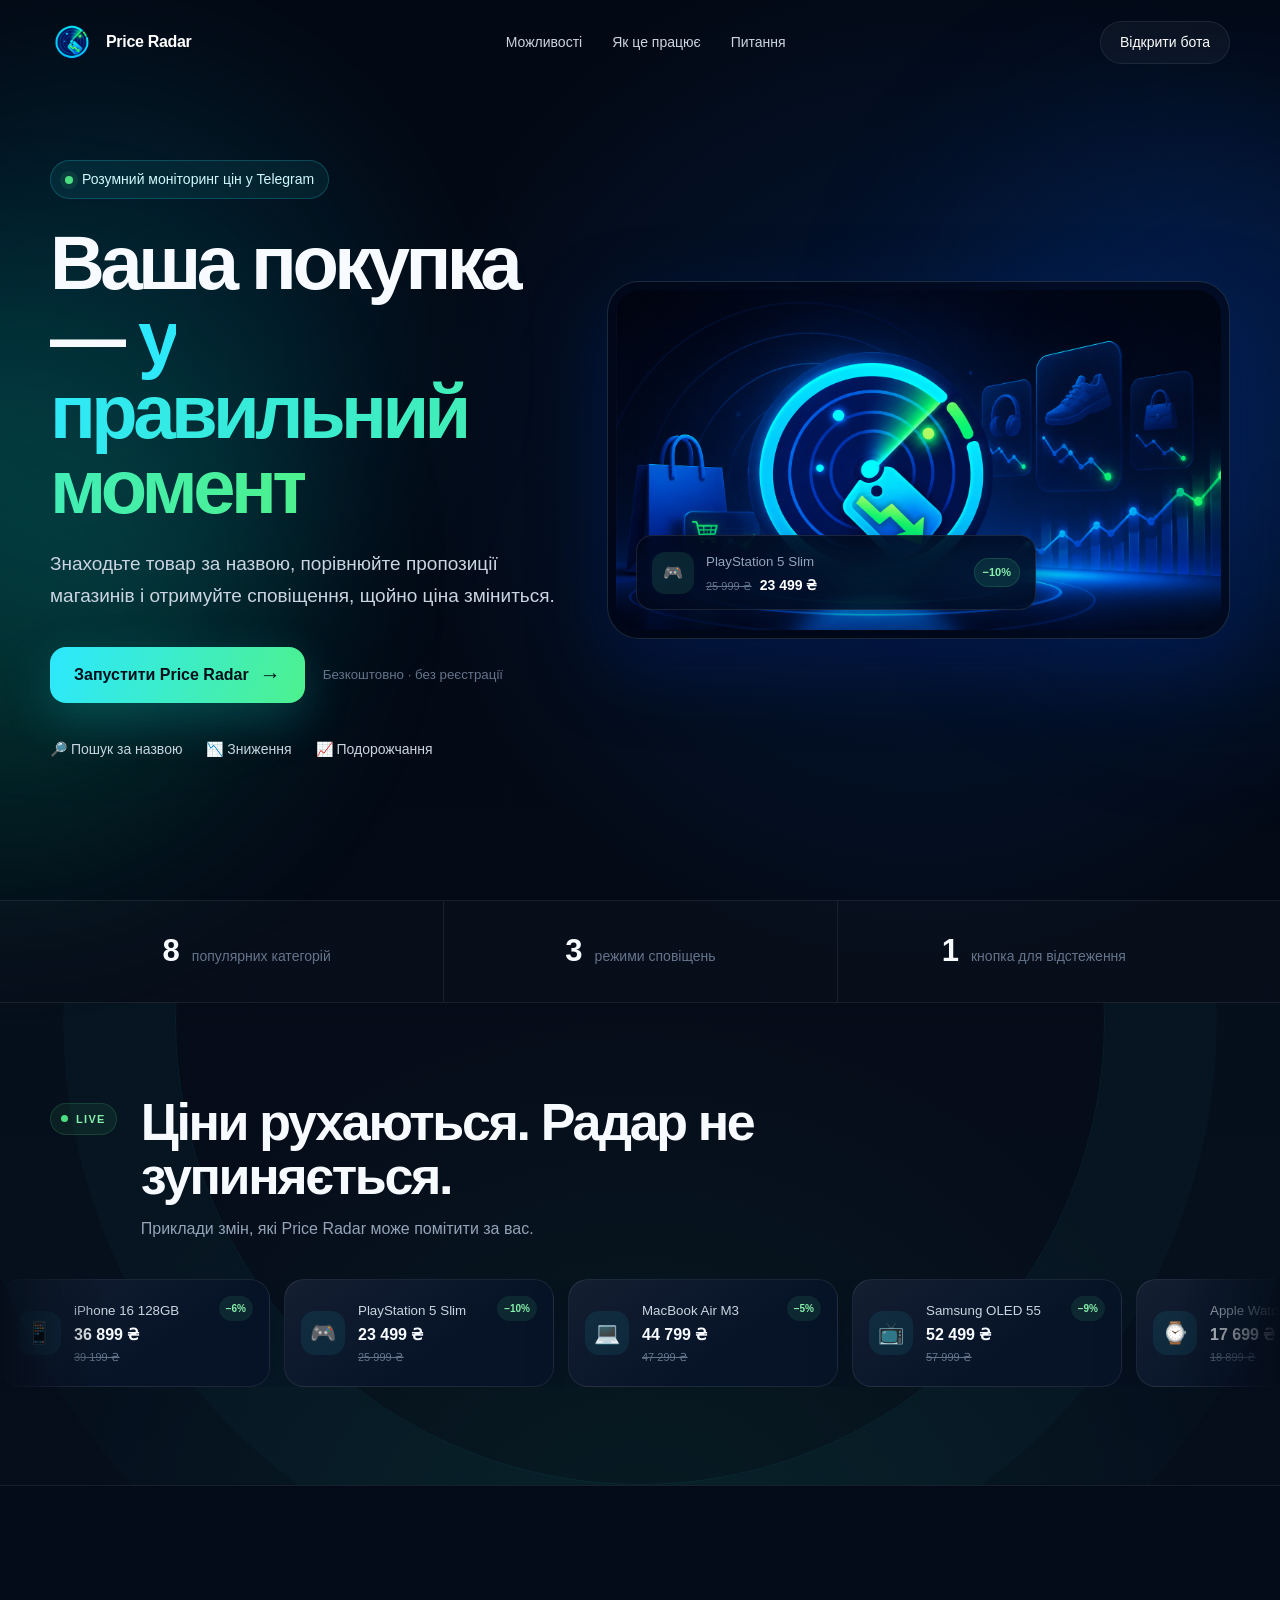
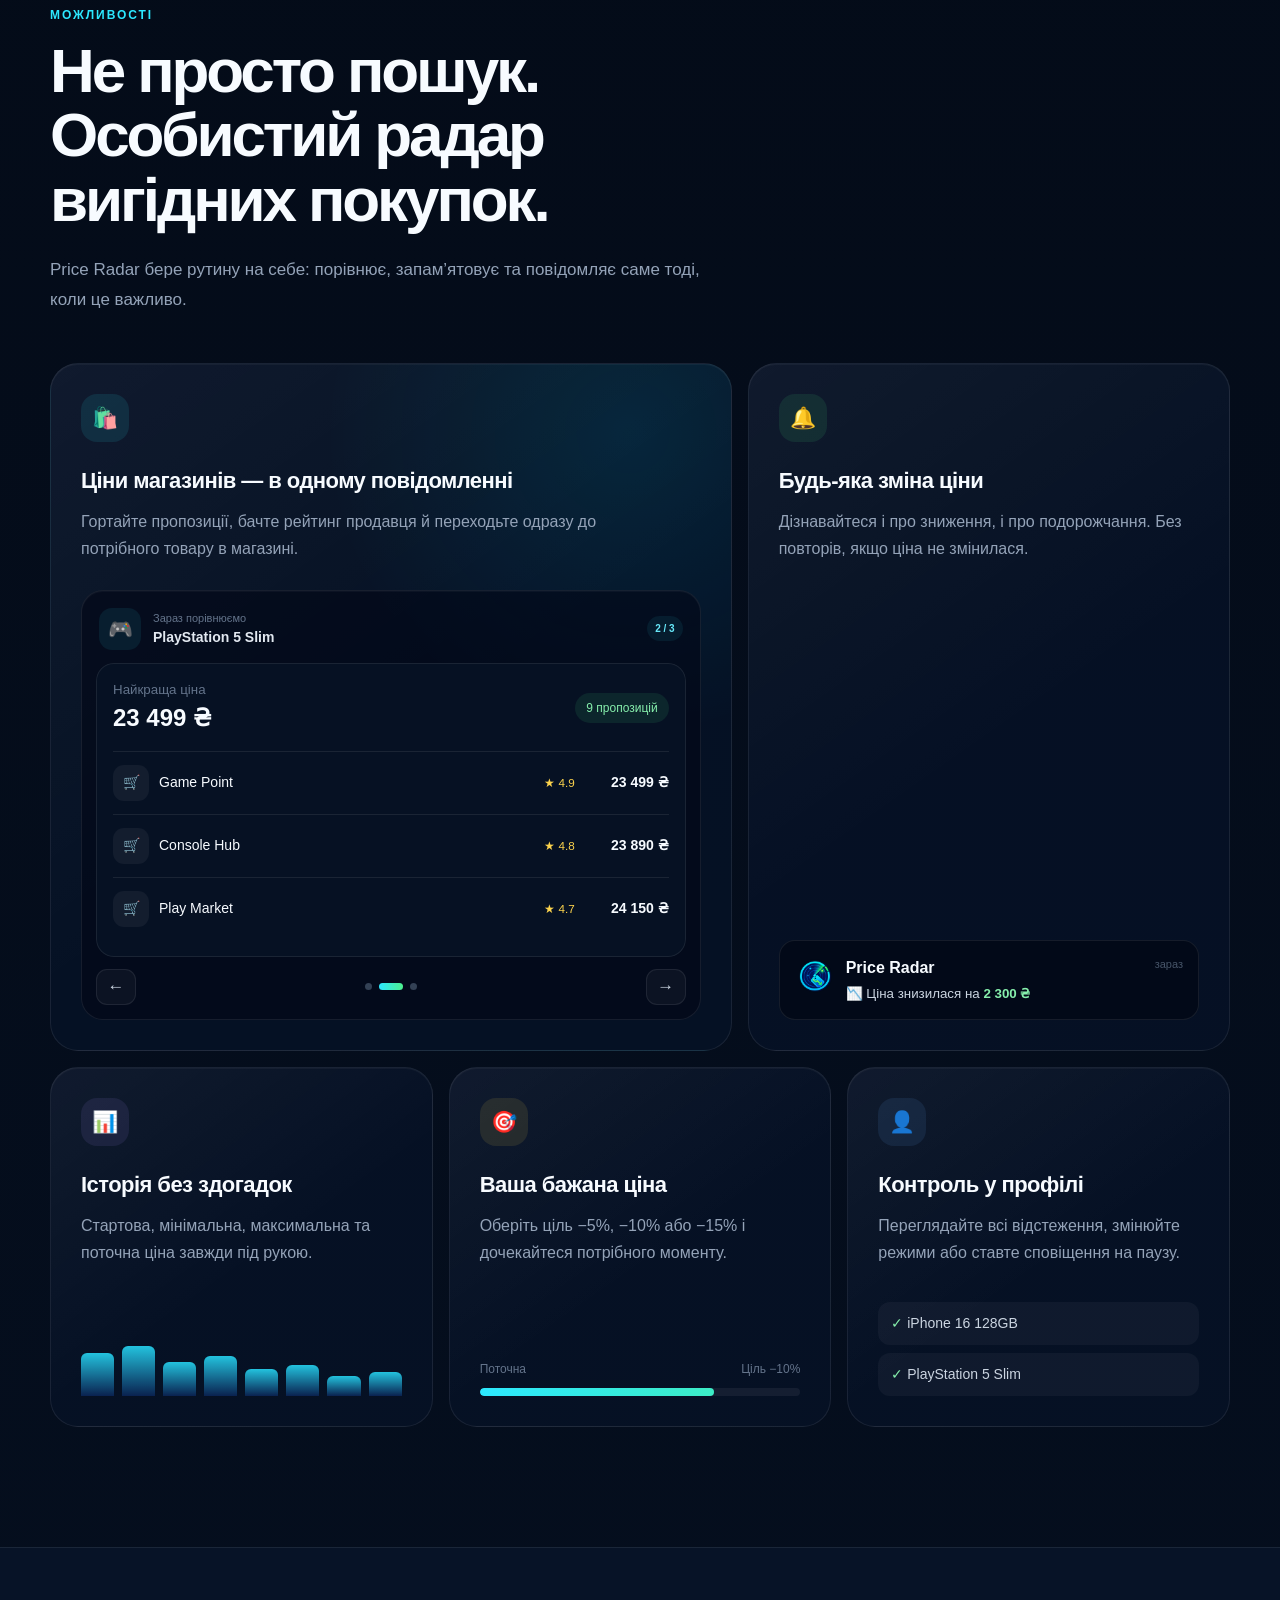
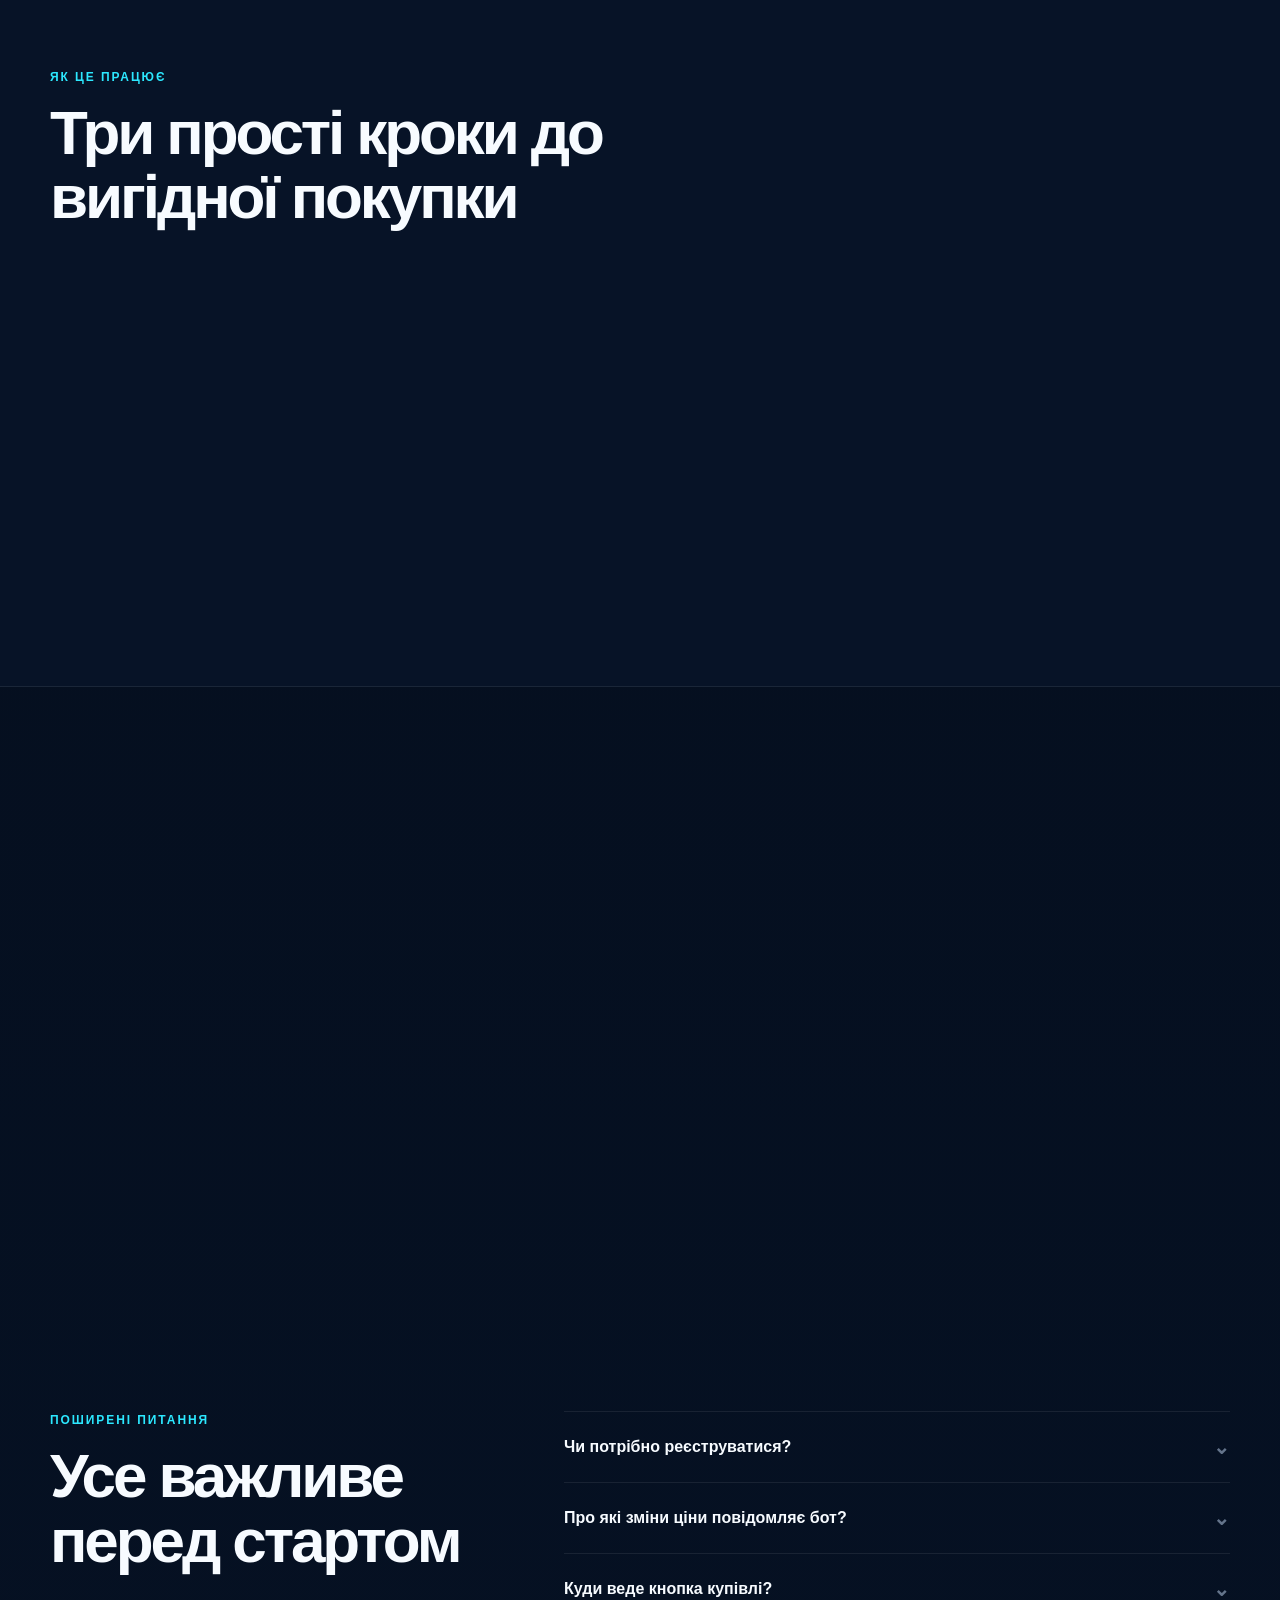
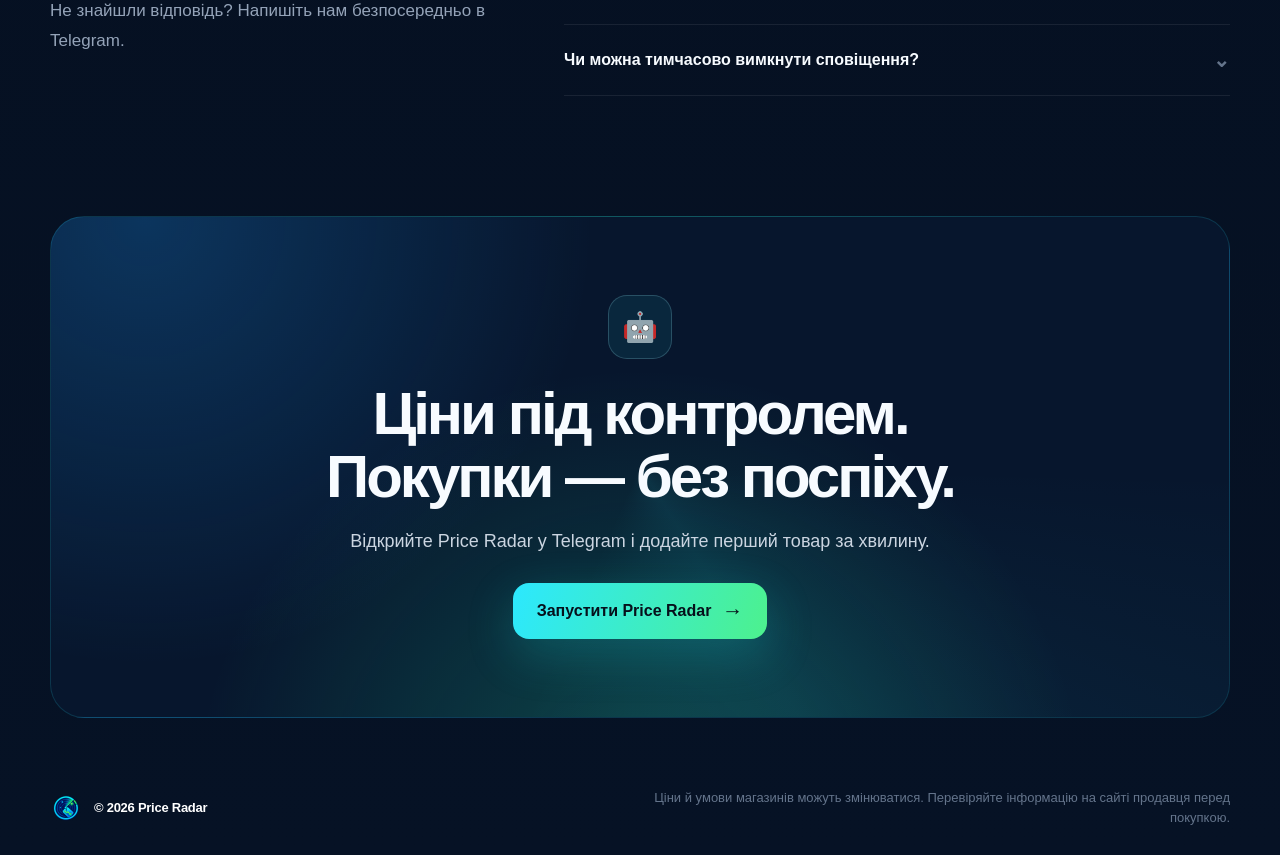
==== commit 7a2eadf5: "Add files via upload" ====
--- a/index.html
+++ b/index.html
@@ -6,21 +6,11 @@
     <meta name="theme-color" content="#030914" />
     <title>Price Radar — контроль цін у Telegram</title>
     <meta name="description" content="Порівнюйте ціни магазинів і отримуйте сповіщення про зниження та подорожчання товарів у Telegram." />
-    <link rel="canonical" href="https://ludiscooter.github.io/price-radar/" />
     <meta property="og:title" content="Price Radar — контроль цін у Telegram" />
     <meta property="og:description" content="Знайдіть товар, порівняйте ціни та увімкніть розумні сповіщення." />
     <meta property="og:type" content="website" />
     <meta property="og:url" content="https://ludiscooter.github.io/price-radar/" />
     <meta property="og:image" content="https://ludiscooter.github.io/price-radar/price-radar-welcome.png" />
-    <meta property="og:image:width" content="1200" />
-    <meta property="og:image:height" content="675" />
-    <meta name="twitter:card" content="summary_large_image" />
-    <meta name="twitter:title" content="Price Radar — контроль цін у Telegram" />
-    <meta name="twitter:description" content="Порівнюйте ціни магазинів і отримуйте сповіщення про зниження та подорожчання товарів у Telegram." />
-    <meta name="twitter:image" content="https://ludiscooter.github.io/price-radar/price-radar-welcome.png" />
-    <link rel="preconnect" href="https://fonts.googleapis.com" />
-    <link rel="preconnect" href="https://fonts.gstatic.com" crossorigin />
-    <link href="https://fonts.googleapis.com/css2?family=Inter:wght@400;500;600;700;800&display=swap" rel="stylesheet" />
     <link rel="icon" href="price-radar-avatar.png" />
     <link rel="stylesheet" href="styles-v4.css" />
     <link rel="stylesheet" href="motion-v4.css" />
@@ -62,10 +52,7 @@
           </div>
         </div>
         <div class="hero-visual">
-          <picture>
-            <source srcset="price-radar-welcome.avif" type="image/avif" />
-            <img src="price-radar-welcome.png" alt="Price Radar знаходить вигідні пропозиції та відстежує зміну цін" width="1672" height="941" fetchpriority="high" />
-          </picture>
+          <img src="price-radar-welcome.png" alt="Price Radar знаходить вигідні пропозиції та відстежує зміну цін" />
           <div class="push" aria-live="polite">
             <span class="push-icon" id="deal-icon">📱</span>
             <span class="deal-copy">
@@ -200,14 +187,8 @@
           <a class="primary-cta small" href="https://t.me/hotline_price_monitor_bot" target="_blank" rel="noreferrer">Спробувати в Telegram <b>→</b></a>
         </div>
         <div class="categories">
-          <a href="https://t.me/hotline_price_monitor_bot?start=cat_smartphones" target="_blank" rel="noreferrer"><i>📱</i>Смартфони</a>
-          <a href="https://t.me/hotline_price_monitor_bot?start=cat_laptops" target="_blank" rel="noreferrer"><i>💻</i>Ноутбуки</a>
-          <a href="https://t.me/hotline_price_monitor_bot?start=cat_tvs" target="_blank" rel="noreferrer"><i>📺</i>Телевізори</a>
-          <a href="https://t.me/hotline_price_monitor_bot?start=cat_home" target="_blank" rel="noreferrer"><i>🏠</i>Техніка для дому</a>
-          <a href="https://t.me/hotline_price_monitor_bot?start=cat_games" target="_blank" rel="noreferrer"><i>🎮</i>Ігри й консолі</a>
-          <a href="https://t.me/hotline_price_monitor_bot?start=cat_audio" target="_blank" rel="noreferrer"><i>🎧</i>Аудіо</a>
-          <a href="https://t.me/hotline_price_monitor_bot?start=cat_watches" target="_blank" rel="noreferrer"><i>⌚</i>Смартгодинники</a>
-          <a href="https://t.me/hotline_price_monitor_bot?start=cat_photo" target="_blank" rel="noreferrer"><i>📷</i>Фото й відео</a>
+          <span><i>📱</i>Смартфони</span><span><i>💻</i>Ноутбуки</span><span><i>📺</i>Телевізори</span><span><i>🏠</i>Техніка для дому</span>
+          <span><i>🎮</i>Ігри й консолі</span><span><i>🎧</i>Аудіо</span><span><i>⌚</i>Смартгодинники</span><span><i>📷</i>Фото й відео</span>
         </div>
       </section>
 
--- a/styles-v4.css
+++ b/styles-v4.css
@@ -1 +1 @@
-:root{--bg:#030914;--panel:#071327;--text:#f7fbff;--muted:#94a3b8;--line:rgba(255,255,255,.08);--cyan:#2ce8ff;--green:#4df18d}*{box-sizing:border-box}html{scroll-behavior:smooth}body{margin:0;color:var(--text);font-family:Inter,ui-sans-serif,-apple-system,BlinkMacSystemFont,"Segoe UI",sans-serif;background:radial-gradient(circle at 72% 8%,rgba(0,101,255,.15),transparent 32rem),linear-gradient(180deg,#030914,#061225);line-height:1.5}.shell{width:min(1180px,calc(100% - 40px));margin-inline:auto}.header{height:84px;display:flex;align-items:center;justify-content:space-between;position:relative;z-index:10}.brand,.brand-mini{display:flex;align-items:center;gap:12px;color:#fff;text-decoration:none;font-weight:700;letter-spacing:-.02em}.brand img{width:44px;height:44px;border-radius:15px}.header nav{display:flex;gap:30px}.header nav a,.header-cta{color:#cbd5e1;text-decoration:none;font-size:14px;transition:.2s}.header nav a:hover{color:#fff}.header-cta{padding:10px 19px;border:1px solid var(--line);border-radius:999px;background:rgba(255,255,255,.04);color:#fff}.header-cta:hover{border-color:rgba(44,232,255,.4);background:rgba(255,255,255,.08)}.hero{min-height:calc(100vh - 84px);display:grid;grid-template-columns:.9fr 1.1fr;align-items:center;gap:48px;padding-block:26px 90px;position:relative}.hero:before{content:"";position:absolute;left:-240px;top:0;width:560px;height:560px;border-radius:50%;background:rgba(0,216,255,.1);filter:blur(90px);pointer-events:none}.hero-copy{position:relative;z-index:2}.status{display:inline-flex;align-items:center;gap:9px;padding:8px 14px;border:1px solid rgba(44,232,255,.2);border-radius:999px;background:rgba(44,232,255,.07);color:#cffafe;font-size:14px}.status i{width:8px;height:8px;border-radius:50%;background:#4ade80;box-shadow:0 0 0 5px rgba(74,222,128,.1)}h1{margin:27px 0 0;font-size:clamp(48px,6vw,76px);line-height:.98;letter-spacing:-.06em;font-weight:650}h1 span{background:linear-gradient(102deg,var(--cyan),var(--green));-webkit-background-clip:text;background-clip:text;color:transparent}.hero-copy>p{max-width:600px;margin:24px 0 0;color:#cbd5e1;font-size:19px;line-height:1.7}.hero-actions{display:flex;align-items:center;gap:18px;margin-top:34px}.primary-cta{display:inline-flex;min-height:56px;align-items:center;justify-content:center;gap:11px;padding:0 24px;border-radius:16px;background:linear-gradient(110deg,var(--cyan),var(--green));box-shadow:0 16px 48px rgba(25,225,225,.22);color:#06101b;text-decoration:none;font-weight:750;transition:.2s}.primary-cta:hover{transform:translateY(-2px);box-shadow:0 20px 58px rgba(25,225,225,.32)}.primary-cta b{font-size:21px}.primary-cta.small{min-height:48px;margin-top:28px;font-size:14px}.hero-actions small{color:#64748b}.micro-features{display:flex;flex-wrap:wrap;gap:14px 24px;margin-top:36px;color:#cbd5e1;font-size:14px}.hero-visual{position:relative;padding:8px;border:1px solid rgba(165,243,252,.15);border-radius:32px;background:rgba(2,6,23,.7);box-shadow:0 28px 70px rgba(0,30,100,.5)}.hero-visual picture{display:block;width:100%}.hero-visual img,.hero-visual picture img{display:block;width:100%;aspect-ratio:16/9;object-fit:cover;border-radius:25px}.push{position:absolute;left:28px;bottom:28px;display:flex;align-items:center;gap:12px;max-width:330px;padding:13px 15px;border:1px solid rgba(255,255,255,.1);border-radius:16px;background:rgba(2,8,23,.82);backdrop-filter:blur(18px);box-shadow:0 16px 38px rgba(0,0,0,.3)}.push-icon{display:grid;place-items:center;width:42px;height:42px;border-radius:13px;background:rgba(74,222,128,.12)}.push span:last-child{display:flex;flex-direction:column}.push small{color:#64748b}.push b{margin-top:2px;font-size:14px}.stats{border-block:1px solid rgba(255,255,255,.07);background:rgba(255,255,255,.02)}.stats-grid{display:grid;grid-template-columns:repeat(3,1fr)}.stats-grid>div{display:flex;align-items:baseline;justify-content:center;gap:12px;padding:27px 22px}.stats-grid>div+div{border-left:1px solid rgba(255,255,255,.07)}.stats b{font-size:31px}.stats span{color:#64748b;font-size:14px}.section{padding-block:120px}.section-heading{max-width:730px}.section-heading.compact{max-width:520px}.eyebrow{display:block;margin-bottom:15px;color:var(--cyan);font-size:12px;font-weight:750;letter-spacing:.16em;text-transform:uppercase}.section h2,.cta-panel h2{margin:0;font-size:clamp(36px,5vw,62px);line-height:1.04;letter-spacing:-.05em;font-weight:650}.section-heading>p{max-width:650px;margin:23px 0 0;color:var(--muted);font-size:17px;line-height:1.75}.bento{display:grid;grid-template-columns:repeat(12,1fr);gap:16px;margin-top:48px}.card{min-height:360px;display:flex;flex-direction:column;padding:30px;border:1px solid var(--line);border-radius:28px;background:linear-gradient(145deg,rgba(255,255,255,.045),transparent 55%),rgba(7,19,39,.78);box-shadow:inset 0 1px rgba(255,255,255,.04)}.offers{grid-column:span 7;min-height:515px;background:radial-gradient(circle at 85% 10%,rgba(0,215,255,.1),transparent 19rem),linear-gradient(145deg,rgba(255,255,255,.045),transparent 55%),rgba(7,19,39,.84)}.changes{grid-column:span 5}.small-card{grid-column:span 4}.card-icon{display:grid;place-items:center;width:48px;height:48px;border-radius:16px;font-size:21px}.cyan{background:rgba(44,232,255,.1)}.green{background:rgba(74,222,128,.1)}.violet{background:rgba(167,139,250,.1)}.amber{background:rgba(252,211,77,.1)}.blue{background:rgba(96,165,250,.1)}.card h3{margin:22px 0 0;font-size:22px;letter-spacing:-.025em}.card>p{max-width:560px;margin:11px 0 0;color:var(--muted);line-height:1.7}.offer-list{margin-top:30px;padding:16px;border:1px solid var(--line);border-radius:18px;background:#061123}.offer-head{display:flex;align-items:center;justify-content:space-between;padding-bottom:15px;border-bottom:1px solid var(--line)}.offer-head>span{display:flex;flex-direction:column}.offer-head small{color:#64748b}.offer-head b{font-size:24px}.offer-head em{padding:6px 11px;border-radius:99px;background:rgba(74,222,128,.1);color:#86efac;font-size:12px;font-style:normal}.shop{display:flex;align-items:center;gap:10px;padding:13px 0;border-bottom:1px solid var(--line);font-size:14px}.shop:last-child{border:0}.shop i{display:grid;place-items:center;width:36px;height:36px;border-radius:11px;background:rgba(255,255,255,.05);font-style:normal}.shop span{flex:1}.shop small{color:#fcd34d}.shop>b{min-width:84px;text-align:right}.notification{display:flex;align-items:flex-start;gap:11px;margin-top:auto;padding:15px;border:1px solid var(--line);border-radius:16px;background:rgba(2,8,20,.7)}.notification img{width:40px;height:40px;border-radius:12px}.notification>span{display:flex;flex:1;flex-direction:column}.notification small{margin-top:4px;color:#cbd5e1}.notification strong{color:#86efac}.notification time{color:#475569;font-size:11px}.bars{height:96px;display:flex;align-items:flex-end;gap:8px;margin-top:auto;padding-top:26px}.bars i{flex:1;min-height:18%;border-radius:6px 6px 0 0;background:linear-gradient(180deg,rgba(40,226,255,.85),rgba(30,102,255,.2))}.target-label{display:flex;justify-content:space-between;margin-top:auto;padding-top:30px;color:#64748b;font-size:12px}.progress{height:8px;margin-top:10px;overflow:hidden;border-radius:99px;background:rgba(255,255,255,.06)}.progress i{display:block;width:73%;height:100%;border-radius:inherit;background:linear-gradient(90deg,var(--cyan),var(--green))}.tracked{display:grid;gap:8px;margin-top:auto;padding-top:25px}.tracked span{padding:11px 13px;border-radius:12px;background:rgba(255,255,255,.04);color:#cbd5e1;font-size:14px}.tracked span::first-letter{color:#86efac}.how{border-block:1px solid var(--line);background:#071327}.steps{display:grid;grid-template-columns:repeat(3,1fr);gap:16px;margin-top:46px}.steps article{min-height:290px;padding:30px;border:1px solid var(--line);border-radius:28px;background:rgba(255,255,255,.025);transition:.2s}.steps article:hover{transform:translateY(-4px);border-color:rgba(44,232,255,.22);background:rgba(255,255,255,.04)}.steps article>span{display:flex;align-items:center;justify-content:space-between}.steps article span b{color:#64748b;font-size:12px;letter-spacing:.14em}.steps article span i{font-size:22px;font-style:normal}.steps h3{margin:72px 0 0;font-size:21px}.steps p{margin:10px 0 0;color:var(--muted);line-height:1.7}.categories-section,.faq{display:grid;grid-template-columns:.8fr 1.2fr;align-items:center;gap:70px}.categories{display:grid;grid-template-columns:repeat(4,1fr);gap:12px}.categories span,.categories a{min-height:136px;display:flex;flex-direction:column;justify-content:space-between;padding:17px;border:1px solid var(--line);border-radius:20px;background:rgba(255,255,255,.025);color:#e2e8f0;font-size:14px;text-decoration:none;transition:.2s}.categories span:hover,.categories a:hover{border-color:rgba(44,232,255,.23);background:rgba(44,232,255,.045)}.categories i{font-size:24px;font-style:normal}.faq{align-items:start;padding-top:35px}.faq-list{border-block:1px solid var(--line)}details{border-bottom:1px solid var(--line)}details:last-child{border:0}summary{display:flex;align-items:center;gap:20px;padding:20px 0;cursor:pointer;list-style:none;font-weight:650}summary::-webkit-details-marker{display:none}summary span{margin-left:auto;color:#64748b;font-size:20px;transition:.2s}details[open] summary span{transform:rotate(180deg)}details p{max-width:650px;margin:0;padding:0 40px 20px 0;color:var(--muted);line-height:1.7}.cta-wrap{padding-bottom:42px}.cta-panel{position:relative;overflow:hidden;padding:78px 30px;border:1px solid rgba(44,232,255,.15);border-radius:34px;background:radial-gradient(circle at 50% 120%,rgba(33,241,174,.23),transparent 28rem),radial-gradient(circle at 8% 0%,rgba(27,155,255,.23),transparent 28rem),#07162d;text-align:center}.bot-icon{display:grid;place-items:center;width:64px;height:64px;margin:0 auto 24px;border:1px solid rgba(165,243,252,.2);border-radius:19px;background:rgba(44,232,255,.08);font-size:29px}.cta-panel h2{font-size:clamp(38px,5vw,60px)}.cta-panel p{max-width:580px;margin:20px auto 28px;color:#cbd5e1;font-size:18px}.footer{display:flex;align-items:center;justify-content:space-between;gap:25px;padding-block:28px;color:#64748b;font-size:13px}.brand-mini img{width:32px;height:32px;border-radius:11px}.footer p{max-width:600px;margin:0;text-align:right}@media(max-width:900px){.header nav{display:none}.hero{grid-template-columns:1fr;padding-top:45px}.hero-copy{text-align:center}.status{margin-inline:auto}.hero-copy>p{margin-inline:auto}.hero-actions,.micro-features{justify-content:center}.hero-visual{max-width:760px;margin-inline:auto}.offers,.changes,.small-card{grid-column:span 12}.card{min-height:auto}.steps{grid-template-columns:1fr}.steps article{min-height:220px}.steps h3{margin-top:42px}.categories-section,.faq{grid-template-columns:1fr}.categories-section{gap:45px}.faq{gap:35px}.categories{grid-template-columns:repeat(4,1fr)}}@media(max-width:640px){.shell{width:min(100% - 28px,1180px)}.header{height:72px}.brand img{width:40px;height:40px}.header-cta{display:none}.hero{min-height:auto;padding-block:40px 70px}.status{font-size:12px}.hero-copy>p{font-size:17px}.hero-actions{flex-direction:column}.primary-cta{width:100%}.micro-features{gap:10px 16px}.hero-visual{padding:5px;border-radius:23px}.hero-visual img,.hero-visual picture img{border-radius:18px}.push{left:14px;right:14px;bottom:14px;max-width:none}.stats-grid{grid-template-columns:1fr}.stats-grid>div+div{border-left:0;border-top:1px solid var(--line)}.section{padding-block:82px}.card{padding:22px;border-radius:22px}.offer-head em{display:none}.shop small{display:none}.shop>b{min-width:76px}.categories{grid-template-columns:repeat(2,1fr)}.categories span,.categories a{min-height:116px}.footer{align-items:flex-start;flex-direction:column}.footer p{text-align:left}.cta-panel{padding:58px 20px}.cta-wrap{width:calc(100% - 20px)}}@media(prefers-reduced-motion:reduce){html{scroll-behavior:auto}*,*:before,*:after{transition-duration:.01ms!important;animation-duration:.01ms!important}}
+:root{--bg:#030914;--panel:#071327;--text:#f7fbff;--muted:#94a3b8;--line:rgba(255,255,255,.08);--cyan:#2ce8ff;--green:#4df18d}*{box-sizing:border-box}html{scroll-behavior:smooth}body{margin:0;color:var(--text);font-family:Inter,ui-sans-serif,-apple-system,BlinkMacSystemFont,"Segoe UI",sans-serif;background:radial-gradient(circle at 72% 8%,rgba(0,101,255,.15),transparent 32rem),linear-gradient(180deg,#030914,#061225);line-height:1.5}.shell{width:min(1180px,calc(100% - 40px));margin-inline:auto}.header{height:84px;display:flex;align-items:center;justify-content:space-between;position:relative;z-index:10}.brand,.brand-mini{display:flex;align-items:center;gap:12px;color:#fff;text-decoration:none;font-weight:700;letter-spacing:-.02em}.brand img{width:44px;height:44px;border-radius:15px}.header nav{display:flex;gap:30px}.header nav a,.header-cta{color:#cbd5e1;text-decoration:none;font-size:14px;transition:.2s}.header nav a:hover{color:#fff}.header-cta{padding:10px 19px;border:1px solid var(--line);border-radius:999px;background:rgba(255,255,255,.04);color:#fff}.header-cta:hover{border-color:rgba(44,232,255,.4);background:rgba(255,255,255,.08)}.hero{min-height:calc(100vh - 84px);display:grid;grid-template-columns:.9fr 1.1fr;align-items:center;gap:48px;padding-block:26px 90px;position:relative}.hero:before{content:"";position:absolute;left:-240px;top:0;width:560px;height:560px;border-radius:50%;background:rgba(0,216,255,.1);filter:blur(90px);pointer-events:none}.hero-copy{position:relative;z-index:2}.status{display:inline-flex;align-items:center;gap:9px;padding:8px 14px;border:1px solid rgba(44,232,255,.2);border-radius:999px;background:rgba(44,232,255,.07);color:#cffafe;font-size:14px}.status i{width:8px;height:8px;border-radius:50%;background:#4ade80;box-shadow:0 0 0 5px rgba(74,222,128,.1)}h1{margin:27px 0 0;font-size:clamp(48px,6vw,76px);line-height:.98;letter-spacing:-.06em;font-weight:650}h1 span{background:linear-gradient(102deg,var(--cyan),var(--green));-webkit-background-clip:text;background-clip:text;color:transparent}.hero-copy>p{max-width:600px;margin:24px 0 0;color:#cbd5e1;font-size:19px;line-height:1.7}.hero-actions{display:flex;align-items:center;gap:18px;margin-top:34px}.primary-cta{display:inline-flex;min-height:56px;align-items:center;justify-content:center;gap:11px;padding:0 24px;border-radius:16px;background:linear-gradient(110deg,var(--cyan),var(--green));box-shadow:0 16px 48px rgba(25,225,225,.22);color:#06101b;text-decoration:none;font-weight:750;transition:.2s}.primary-cta:hover{transform:translateY(-2px);box-shadow:0 20px 58px rgba(25,225,225,.32)}.primary-cta b{font-size:21px}.primary-cta.small{min-height:48px;margin-top:28px;font-size:14px}.hero-actions small{color:#64748b}.micro-features{display:flex;flex-wrap:wrap;gap:14px 24px;margin-top:36px;color:#cbd5e1;font-size:14px}.hero-visual{position:relative;padding:8px;border:1px solid rgba(165,243,252,.15);border-radius:32px;background:rgba(2,6,23,.7);box-shadow:0 28px 70px rgba(0,30,100,.5)}.hero-visual>img{display:block;width:100%;aspect-ratio:16/9;object-fit:cover;border-radius:25px}.push{position:absolute;left:28px;bottom:28px;display:flex;align-items:center;gap:12px;max-width:330px;padding:13px 15px;border:1px solid rgba(255,255,255,.1);border-radius:16px;background:rgba(2,8,23,.82);backdrop-filter:blur(18px);box-shadow:0 16px 38px rgba(0,0,0,.3)}.push-icon{display:grid;place-items:center;width:42px;height:42px;border-radius:13px;background:rgba(74,222,128,.12)}.push span:last-child{display:flex;flex-direction:column}.push small{color:#64748b}.push b{margin-top:2px;font-size:14px}.stats{border-block:1px solid rgba(255,255,255,.07);background:rgba(255,255,255,.02)}.stats-grid{display:grid;grid-template-columns:repeat(3,1fr)}.stats-grid>div{display:flex;align-items:baseline;justify-content:center;gap:12px;padding:27px 22px}.stats-grid>div+div{border-left:1px solid rgba(255,255,255,.07)}.stats b{font-size:31px}.stats span{color:#64748b;font-size:14px}.section{padding-block:120px}.section-heading{max-width:730px}.section-heading.compact{max-width:520px}.eyebrow{display:block;margin-bottom:15px;color:var(--cyan);font-size:12px;font-weight:750;letter-spacing:.16em;text-transform:uppercase}.section h2,.cta-panel h2{margin:0;font-size:clamp(36px,5vw,62px);line-height:1.04;letter-spacing:-.05em;font-weight:650}.section-heading>p{max-width:650px;margin:23px 0 0;color:var(--muted);font-size:17px;line-height:1.75}.bento{display:grid;grid-template-columns:repeat(12,1fr);gap:16px;margin-top:48px}.card{min-height:360px;display:flex;flex-direction:column;padding:30px;border:1px solid var(--line);border-radius:28px;background:linear-gradient(145deg,rgba(255,255,255,.045),transparent 55%),rgba(7,19,39,.78);box-shadow:inset 0 1px rgba(255,255,255,.04)}.offers{grid-column:span 7;min-height:515px;background:radial-gradient(circle at 85% 10%,rgba(0,215,255,.1),transparent 19rem),linear-gradient(145deg,rgba(255,255,255,.045),transparent 55%),rgba(7,19,39,.84)}.changes{grid-column:span 5}.small-card{grid-column:span 4}.card-icon{display:grid;place-items:center;width:48px;height:48px;border-radius:16px;font-size:21px}.cyan{background:rgba(44,232,255,.1)}.green{background:rgba(74,222,128,.1)}.violet{background:rgba(167,139,250,.1)}.amber{background:rgba(252,211,77,.1)}.blue{background:rgba(96,165,250,.1)}.card h3{margin:22px 0 0;font-size:22px;letter-spacing:-.025em}.card>p{max-width:560px;margin:11px 0 0;color:var(--muted);line-height:1.7}.offer-list{margin-top:30px;padding:16px;border:1px solid var(--line);border-radius:18px;background:#061123}.offer-head{display:flex;align-items:center;justify-content:space-between;padding-bottom:15px;border-bottom:1px solid var(--line)}.offer-head>span{display:flex;flex-direction:column}.offer-head small{color:#64748b}.offer-head b{font-size:24px}.offer-head em{padding:6px 11px;border-radius:99px;background:rgba(74,222,128,.1);color:#86efac;font-size:12px;font-style:normal}.shop{display:flex;align-items:center;gap:10px;padding:13px 0;border-bottom:1px solid var(--line);font-size:14px}.shop:last-child{border:0}.shop i{display:grid;place-items:center;width:36px;height:36px;border-radius:11px;background:rgba(255,255,255,.05);font-style:normal}.shop span{flex:1}.shop small{color:#fcd34d}.shop>b{min-width:84px;text-align:right}.notification{display:flex;align-items:flex-start;gap:11px;margin-top:auto;padding:15px;border:1px solid var(--line);border-radius:16px;background:rgba(2,8,20,.7)}.notification img{width:40px;height:40px;border-radius:12px}.notification>span{display:flex;flex:1;flex-direction:column}.notification small{margin-top:4px;color:#cbd5e1}.notification strong{color:#86efac}.notification time{color:#475569;font-size:11px}.bars{height:96px;display:flex;align-items:flex-end;gap:8px;margin-top:auto;padding-top:26px}.bars i{flex:1;min-height:18%;border-radius:6px 6px 0 0;background:linear-gradient(180deg,rgba(40,226,255,.85),rgba(30,102,255,.2))}.target-label{display:flex;justify-content:space-between;margin-top:auto;padding-top:30px;color:#64748b;font-size:12px}.progress{height:8px;margin-top:10px;overflow:hidden;border-radius:99px;background:rgba(255,255,255,.06)}.progress i{display:block;width:73%;height:100%;border-radius:inherit;background:linear-gradient(90deg,var(--cyan),var(--green))}.tracked{display:grid;gap:8px;margin-top:auto;padding-top:25px}.tracked span{padding:11px 13px;border-radius:12px;background:rgba(255,255,255,.04);color:#cbd5e1;font-size:14px}.tracked span::first-letter{color:#86efac}.how{border-block:1px solid var(--line);background:#071327}.steps{display:grid;grid-template-columns:repeat(3,1fr);gap:16px;margin-top:46px}.steps article{min-height:290px;padding:30px;border:1px solid var(--line);border-radius:28px;background:rgba(255,255,255,.025);transition:.2s}.steps article:hover{transform:translateY(-4px);border-color:rgba(44,232,255,.22);background:rgba(255,255,255,.04)}.steps article>span{display:flex;align-items:center;justify-content:space-between}.steps article span b{color:#64748b;font-size:12px;letter-spacing:.14em}.steps article span i{font-size:22px;font-style:normal}.steps h3{margin:72px 0 0;font-size:21px}.steps p{margin:10px 0 0;color:var(--muted);line-height:1.7}.categories-section,.faq{display:grid;grid-template-columns:.8fr 1.2fr;align-items:center;gap:70px}.categories{display:grid;grid-template-columns:repeat(4,1fr);gap:12px}.categories span{min-height:136px;display:flex;flex-direction:column;justify-content:space-between;padding:17px;border:1px solid var(--line);border-radius:20px;background:rgba(255,255,255,.025);color:#e2e8f0;font-size:14px;transition:.2s}.categories span:hover{border-color:rgba(44,232,255,.23);background:rgba(44,232,255,.045)}.categories i{font-size:24px;font-style:normal}.faq{align-items:start;padding-top:35px}.faq-list{border-block:1px solid var(--line)}details{border-bottom:1px solid var(--line)}details:last-child{border:0}summary{display:flex;align-items:center;gap:20px;padding:20px 0;cursor:pointer;list-style:none;font-weight:650}summary::-webkit-details-marker{display:none}summary span{margin-left:auto;color:#64748b;font-size:20px;transition:.2s}details[open] summary span{transform:rotate(180deg)}details p{max-width:650px;margin:0;padding:0 40px 20px 0;color:var(--muted);line-height:1.7}.cta-wrap{padding-bottom:42px}.cta-panel{position:relative;overflow:hidden;padding:78px 30px;border:1px solid rgba(44,232,255,.15);border-radius:34px;background:radial-gradient(circle at 50% 120%,rgba(33,241,174,.23),transparent 28rem),radial-gradient(circle at 8% 0%,rgba(27,155,255,.23),transparent 28rem),#07162d;text-align:center}.bot-icon{display:grid;place-items:center;width:64px;height:64px;margin:0 auto 24px;border:1px solid rgba(165,243,252,.2);border-radius:19px;background:rgba(44,232,255,.08);font-size:29px}.cta-panel h2{font-size:clamp(38px,5vw,60px)}.cta-panel p{max-width:580px;margin:20px auto 28px;color:#cbd5e1;font-size:18px}.footer{display:flex;align-items:center;justify-content:space-between;gap:25px;padding-block:28px;color:#64748b;font-size:13px}.brand-mini img{width:32px;height:32px;border-radius:11px}.footer p{max-width:600px;margin:0;text-align:right}@media(max-width:900px){.header nav{display:none}.hero{grid-template-columns:1fr;padding-top:45px}.hero-copy{text-align:center}.status{margin-inline:auto}.hero-copy>p{margin-inline:auto}.hero-actions,.micro-features{justify-content:center}.hero-visual{max-width:760px;margin-inline:auto}.offers,.changes,.small-card{grid-column:span 12}.card{min-height:auto}.steps{grid-template-columns:1fr}.steps article{min-height:220px}.steps h3{margin-top:42px}.categories-section,.faq{grid-template-columns:1fr}.categories-section{gap:45px}.faq{gap:35px}.categories{grid-template-columns:repeat(4,1fr)}}@media(max-width:640px){.shell{width:min(100% - 28px,1180px)}.header{height:72px}.brand img{width:40px;height:40px}.header-cta{display:none}.hero{min-height:auto;padding-block:40px 70px}.status{font-size:12px}.hero-copy>p{font-size:17px}.hero-actions{flex-direction:column}.primary-cta{width:100%}.micro-features{gap:10px 16px}.hero-visual{padding:5px;border-radius:23px}.hero-visual>img{border-radius:18px}.push{left:14px;right:14px;bottom:14px;max-width:none}.stats-grid{grid-template-columns:1fr}.stats-grid>div+div{border-left:0;border-top:1px solid var(--line)}.section{padding-block:82px}.card{padding:22px;border-radius:22px}.offer-head em{display:none}.shop small{display:none}.shop>b{min-width:76px}.categories{grid-template-columns:repeat(2,1fr)}.categories span{min-height:116px}.footer{align-items:flex-start;flex-direction:column}.footer p{text-align:left}.cta-panel{padding:58px 20px}.cta-wrap{width:calc(100% - 20px)}}@media(prefers-reduced-motion:reduce){html{scroll-behavior:auto}*,*:before,*:after{transition-duration:.01ms!important;animation-duration:.01ms!important}}
--- a/motion-v4.css
+++ b/motion-v4.css
@@ -110,23 +110,19 @@
   border-color: rgb(165 243 252 / 28%);
 }
 
-.hero-visual img,
-.hero-visual picture img,
 .hero-visual > img { animation: image-breathe 9s ease-in-out infinite; }
 .push { animation: push-float 4.8s ease-in-out infinite; }
 
 .card,
 .steps article,
-.categories span,
-.categories a {
+.categories span {
   position: relative;
   overflow: hidden;
 }
 
 .card::before,
 .steps article::before,
-.categories span::before,
-.categories a::before {
+.categories span::before {
   content: '';
   position: absolute;
   inset: 0;
@@ -138,18 +134,15 @@
 
 .card.pointer-active::before,
 .steps article.pointer-active::before,
-.categories span.pointer-active::before,
-.categories a.pointer-active::before { opacity: 1; }
+.categories span.pointer-active::before { opacity: 1; }
 
 .card,
-.categories span,
-.categories a {
+.categories span {
   transition: transform 0.3s cubic-bezier(0.2, 0.7, 0.2, 1), border-color 0.3s ease, box-shadow 0.3s ease;
 }
 
 .card:hover,
-.categories span:hover,
-.categories a:hover {
+.categories span:hover {
   transform: translateY(-5px);
   border-color: rgb(44 232 255 / 20%);
   box-shadow: 0 22px 60px rgb(0 18 56 / 25%), inset 0 1px rgb(255 255 255 / 5%);
@@ -617,16 +610,13 @@
   .shop i { width: 32px; height: 32px; }
   .shop > b { min-width: 82px; font-size: 13px; }
   .card:hover,
-  .categories span:hover,
-  .categories a:hover { transform: none; }
+  .categories span:hover { transform: none; }
   .cta-panel::after { animation-duration: 26s; }
 }
 
 @media (prefers-reduced-motion: reduce) {
   html { scroll-behavior: auto; }
   .js .reveal { opacity: 1; transform: none; }
-  .hero-visual img,
-  .hero-visual picture img,
   .hero-visual > img,
   .push,
   .status i,
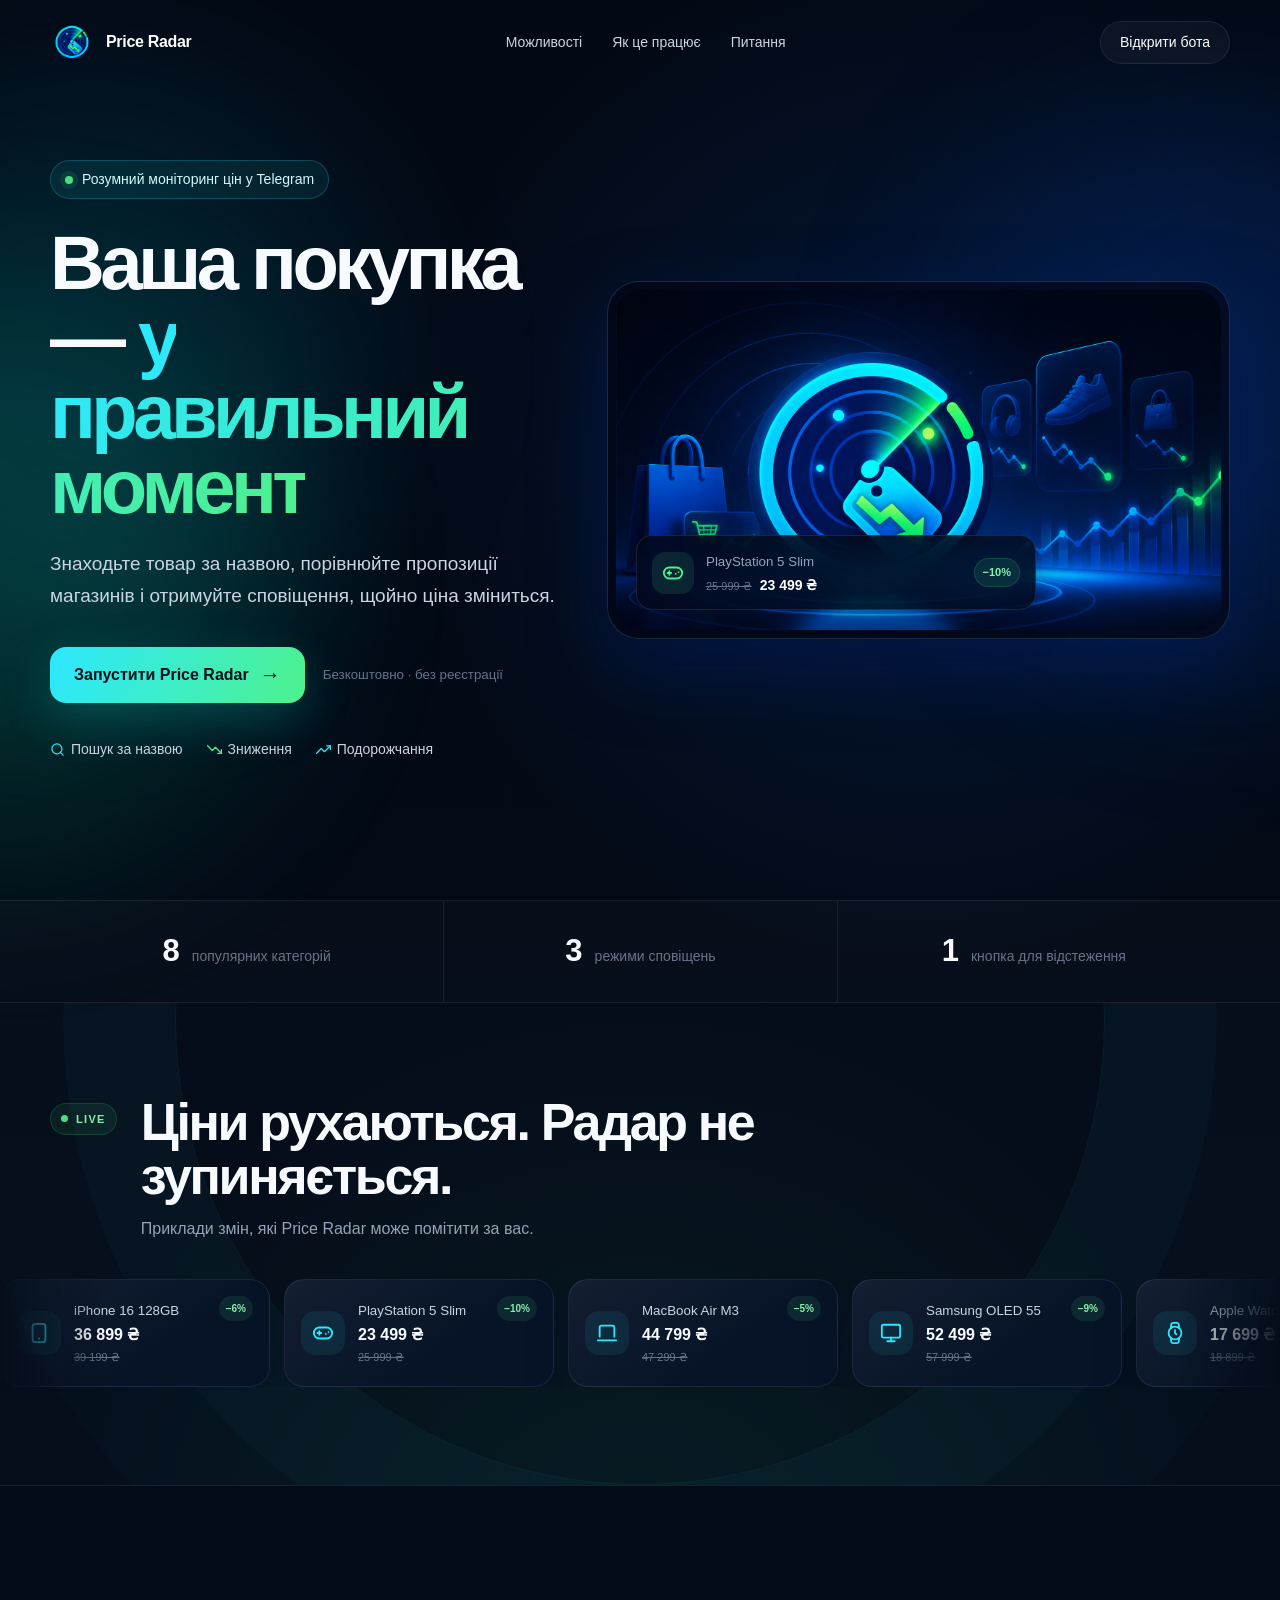
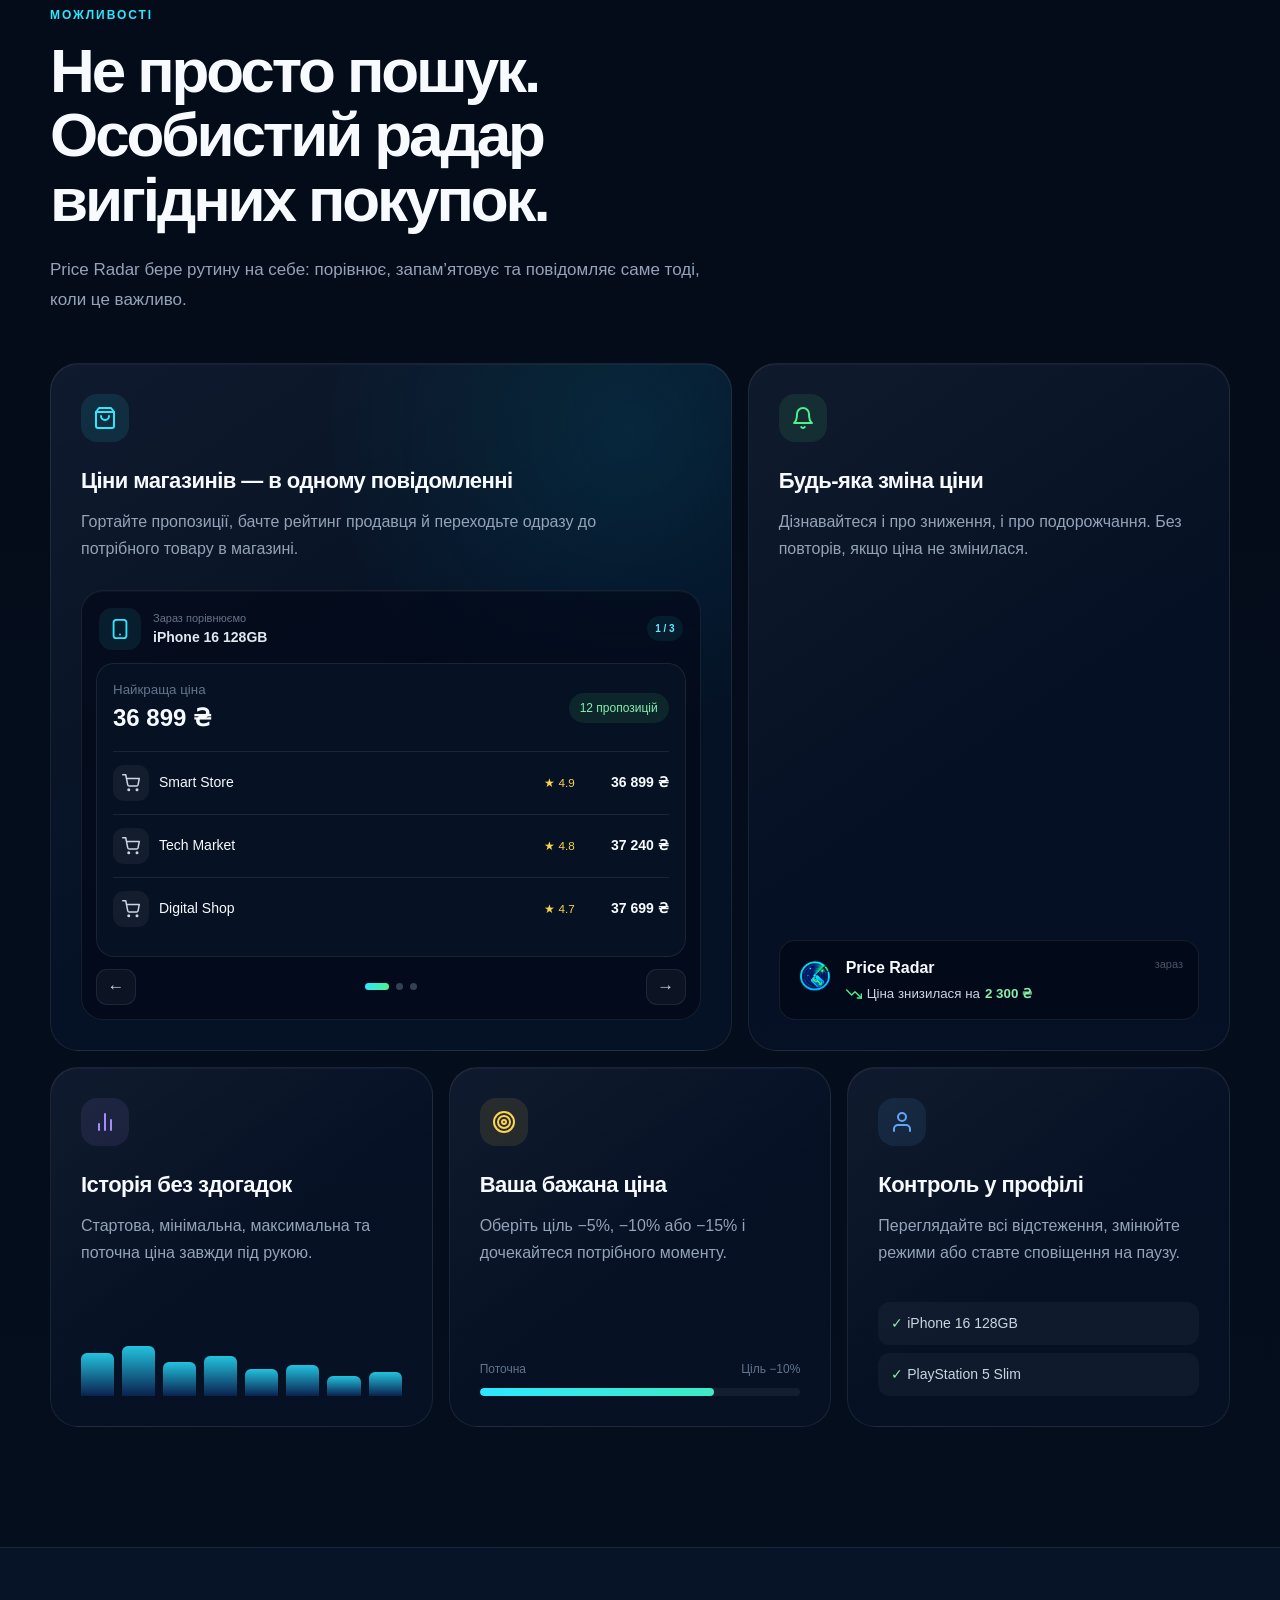
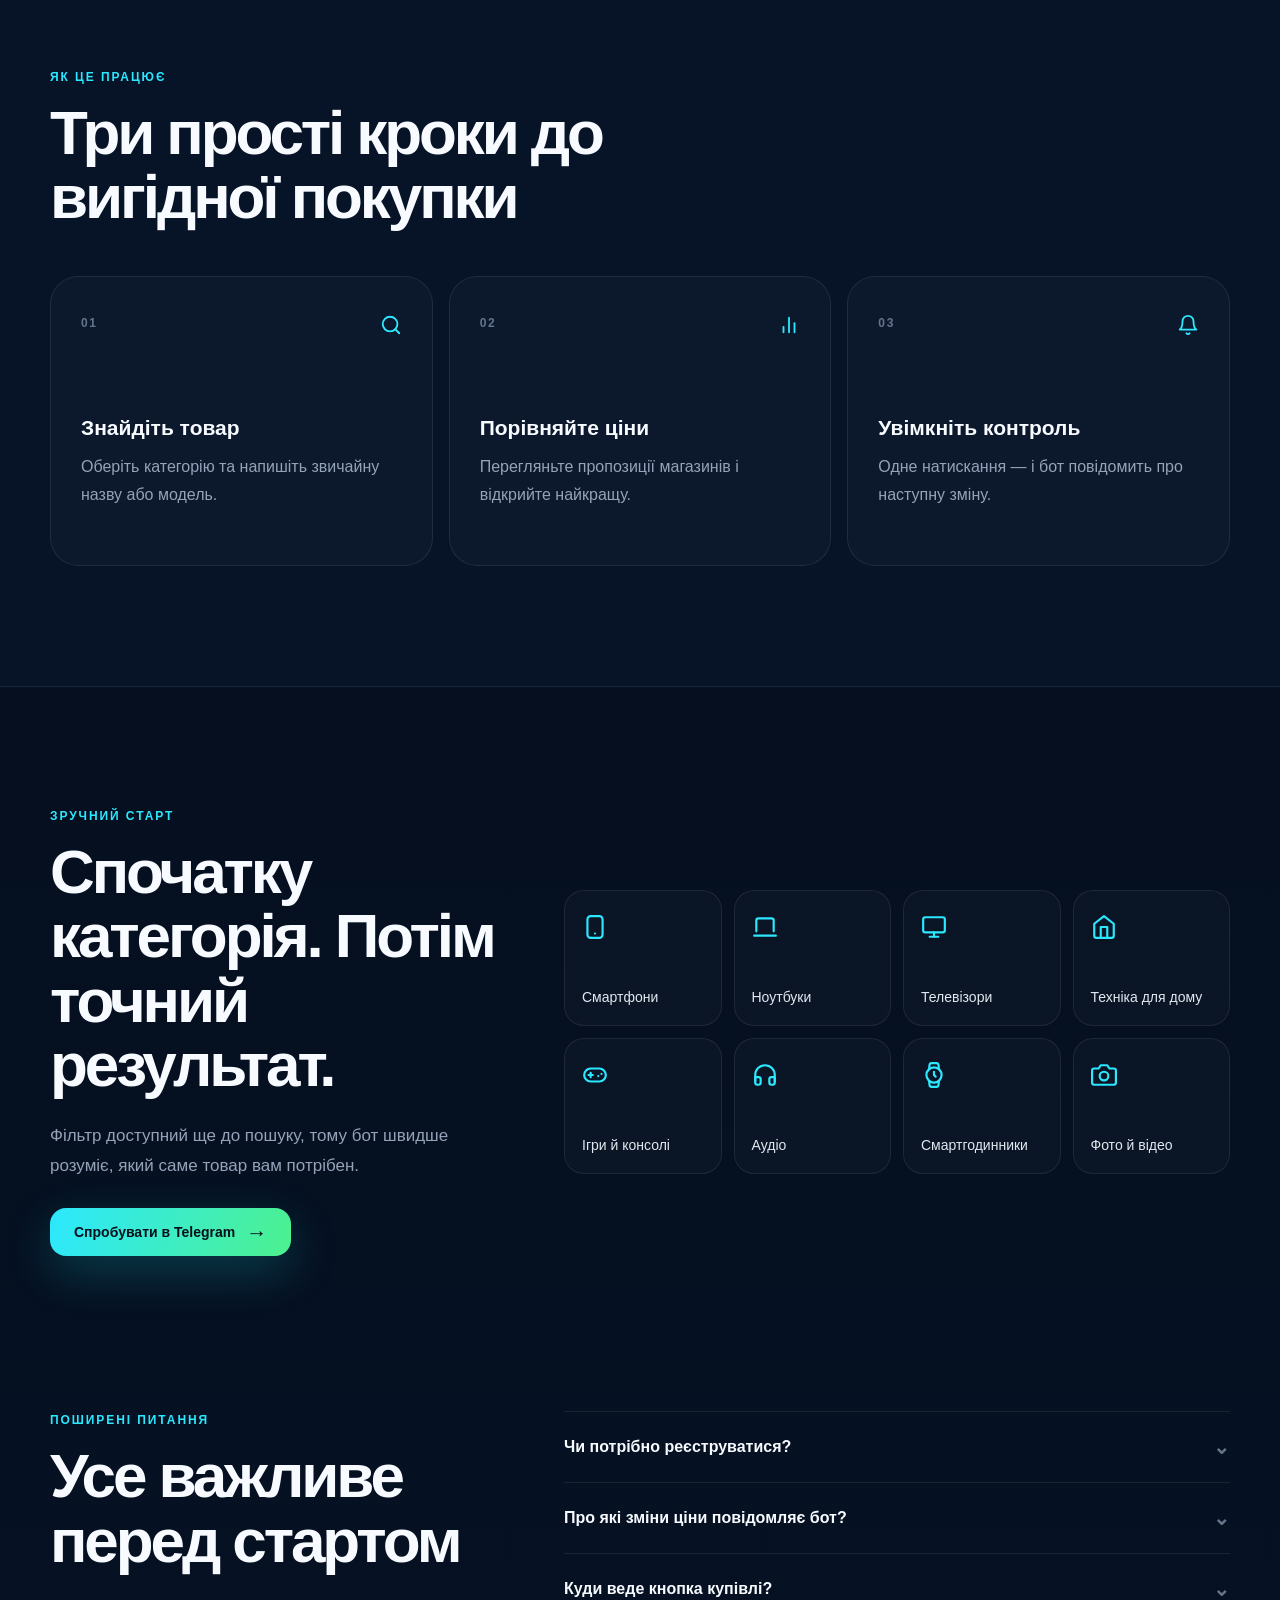
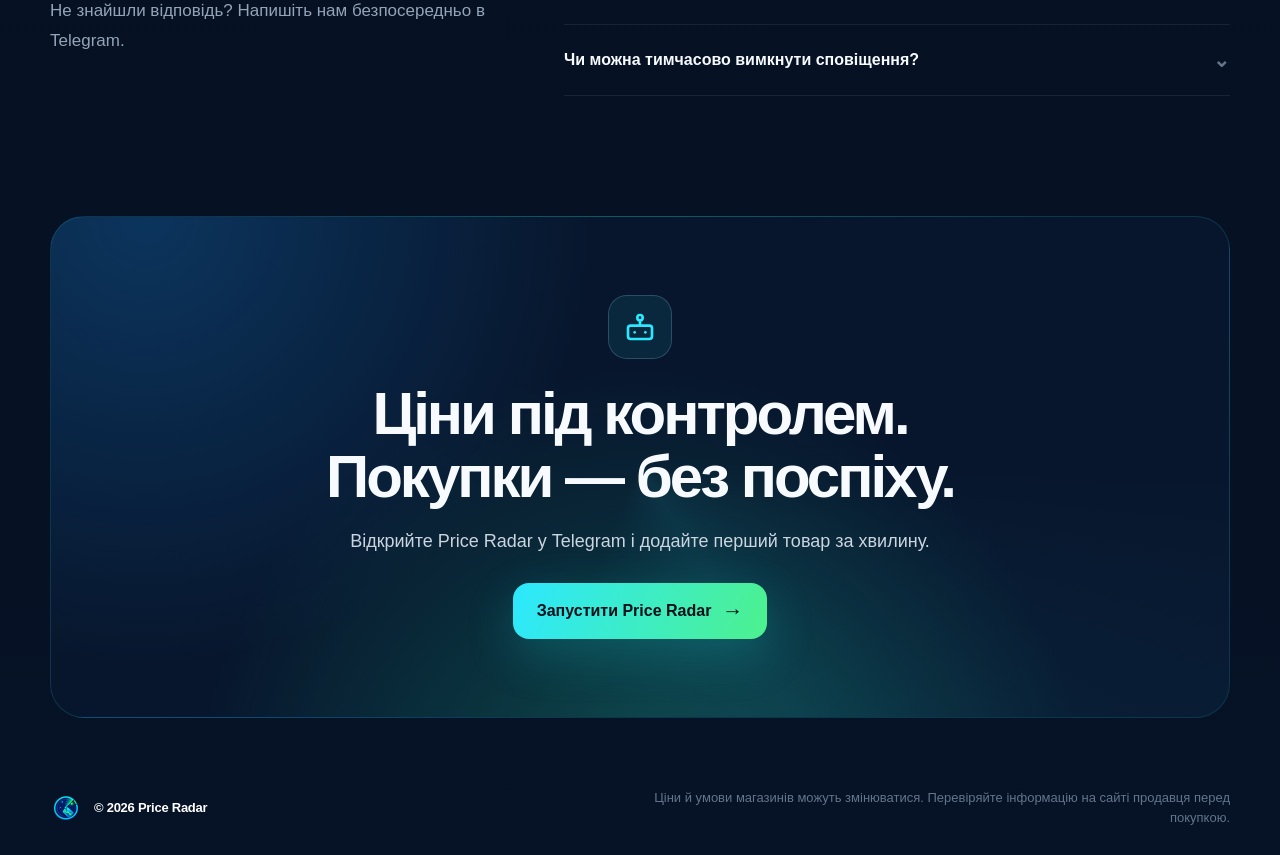
==== commit 7e70f609: "Add files via upload" ====
--- a/index.html
+++ b/index.html
@@ -46,15 +46,15 @@
             <small>Безкоштовно · без реєстрації</small>
           </div>
           <div class="micro-features">
-            <span>🔎 Пошук за назвою</span>
-            <span>📉 Зниження</span>
-            <span>📈 Подорожчання</span>
+            <span><svg class="ui-icon icon-cyan" viewBox="0 0 24 24" fill="none" stroke="currentColor" stroke-width="2" stroke-linecap="round" stroke-linejoin="round" aria-hidden="true"><circle cx="11" cy="11" r="8"></circle><line x1="21" y1="21" x2="16.65" y2="16.65"></line></svg> Пошук за назвою</span>
+            <span><svg class="ui-icon icon-green" viewBox="0 0 24 24" fill="none" stroke="currentColor" stroke-width="2" stroke-linecap="round" stroke-linejoin="round" aria-hidden="true"><polyline points="23 18 13.5 8.5 8.5 13.5 1 6"></polyline><polyline points="17 18 23 18 23 12"></polyline></svg> Зниження</span>
+            <span><svg class="ui-icon icon-cyan" viewBox="0 0 24 24" fill="none" stroke="currentColor" stroke-width="2" stroke-linecap="round" stroke-linejoin="round" aria-hidden="true"><polyline points="23 6 13.5 15.5 8.5 10.5 1 18"></polyline><polyline points="17 6 23 6 23 12"></polyline></svg> Подорожчання</span>
           </div>
         </div>
         <div class="hero-visual">
           <img src="price-radar-welcome.png" alt="Price Radar знаходить вигідні пропозиції та відстежує зміну цін" />
           <div class="push" aria-live="polite">
-            <span class="push-icon" id="deal-icon">📱</span>
+            <span class="push-icon" id="deal-icon"><svg class="ui-icon" viewBox="0 0 24 24" fill="none" stroke="currentColor" stroke-width="2" stroke-linecap="round" stroke-linejoin="round" aria-hidden="true"><rect x="5" y="2" width="14" height="20" rx="3"></rect><line x1="12" y1="18" x2="12.01" y2="18"></line></svg></span>
             <span class="deal-copy">
               <small id="deal-product">iPhone 16 128GB</small>
               <b><s id="deal-old-price">39 199 ₴</s><strong id="deal-new-price">36 899 ₴</strong></b>
@@ -83,20 +83,20 @@
         <div class="deal-marquee">
           <div class="deal-track">
             <div class="deal-group">
-              <article class="moving-deal"><span>📱</span><div><small>iPhone 16 128GB</small><b>36 899 ₴</b><s>39 199 ₴</s></div><em>−6%</em></article>
-              <article class="moving-deal"><span>🎮</span><div><small>PlayStation 5 Slim</small><b>23 499 ₴</b><s>25 999 ₴</s></div><em>−10%</em></article>
-              <article class="moving-deal"><span>💻</span><div><small>MacBook Air M3</small><b>44 799 ₴</b><s>47 299 ₴</s></div><em>−5%</em></article>
-              <article class="moving-deal"><span>📺</span><div><small>Samsung OLED 55</small><b>52 499 ₴</b><s>57 999 ₴</s></div><em>−9%</em></article>
-              <article class="moving-deal"><span>⌚</span><div><small>Apple Watch Series 10</small><b>17 699 ₴</b><s>18 899 ₴</s></div><em>−6%</em></article>
-              <article class="moving-deal"><span>🎧</span><div><small>Sony WH-1000XM5</small><b>12 199 ₴</b><s>13 499 ₴</s></div><em>−10%</em></article>
+              <article class="moving-deal"><span><svg class="ui-icon" viewBox="0 0 24 24" fill="none" stroke="currentColor" stroke-width="2" stroke-linecap="round" stroke-linejoin="round" aria-hidden="true"><rect x="5" y="2" width="14" height="20" rx="3"></rect><line x1="12" y1="18" x2="12.01" y2="18"></line></svg></span><div><small>iPhone 16 128GB</small><b>36 899 ₴</b><s>39 199 ₴</s></div><em>−6%</em></article>
+              <article class="moving-deal"><span><svg class="ui-icon" viewBox="0 0 24 24" fill="none" stroke="currentColor" stroke-width="2" stroke-linecap="round" stroke-linejoin="round" aria-hidden="true"><line x1="6" y1="12" x2="10" y2="12"></line><line x1="8" y1="10" x2="8" y2="14"></line><line x1="15" y1="13" x2="15.01" y2="13"></line><line x1="18" y1="11" x2="18.01" y2="11"></line><rect x="2" y="6" width="20" height="12" rx="6"></rect></svg></span><div><small>PlayStation 5 Slim</small><b>23 499 ₴</b><s>25 999 ₴</s></div><em>−10%</em></article>
+              <article class="moving-deal"><span><svg class="ui-icon" viewBox="0 0 24 24" fill="none" stroke="currentColor" stroke-width="2" stroke-linecap="round" stroke-linejoin="round" aria-hidden="true"><path d="M20 16V6a2 2 0 0 0-2-2H6a2 2 0 0 0-2 2v10"></path><line x1="2" y1="20" x2="22" y2="20"></line></svg></span><div><small>MacBook Air M3</small><b>44 799 ₴</b><s>47 299 ₴</s></div><em>−5%</em></article>
+              <article class="moving-deal"><span><svg class="ui-icon" viewBox="0 0 24 24" fill="none" stroke="currentColor" stroke-width="2" stroke-linecap="round" stroke-linejoin="round" aria-hidden="true"><rect x="2" y="3" width="20" height="14" rx="2"></rect><line x1="8" y1="21" x2="16" y2="21"></line><line x1="12" y1="17" x2="12" y2="21"></line></svg></span><div><small>Samsung OLED 55</small><b>52 499 ₴</b><s>57 999 ₴</s></div><em>−9%</em></article>
+              <article class="moving-deal"><span><svg class="ui-icon" viewBox="0 0 24 24" fill="none" stroke="currentColor" stroke-width="2" stroke-linecap="round" stroke-linejoin="round" aria-hidden="true"><circle cx="12" cy="12" r="7"></circle><polyline points="12 9 12 12 13.5 13.5"></polyline><path d="M16.51 17.35l-.35 3.83a2 2 0 0 1-2 1.82H9.83a2 2 0 0 1-2-1.82l-.35-3.83m.01-10.7l.35-3.83A2 2 0 0 1 9.83 1h4.34a2 2 0 0 1 2 1.82l.35 3.83"></path></svg></span><div><small>Apple Watch Series 10</small><b>17 699 ₴</b><s>18 899 ₴</s></div><em>−6%</em></article>
+              <article class="moving-deal"><span><svg class="ui-icon" viewBox="0 0 24 24" fill="none" stroke="currentColor" stroke-width="2" stroke-linecap="round" stroke-linejoin="round" aria-hidden="true"><path d="M3 18v-6a9 9 0 0 1 18 0v6"></path><path d="M21 19a2 2 0 0 1-2 2h-1a2 2 0 0 1-2-2v-3a2 2 0 0 1 2-2h3zM3 19a2 2 0 0 0 2 2h1a2 2 0 0 0 2-2v-3a2 2 0 0 0-2-2H3z"></path></svg></span><div><small>Sony WH-1000XM5</small><b>12 199 ₴</b><s>13 499 ₴</s></div><em>−10%</em></article>
             </div>
             <div class="deal-group" aria-hidden="true">
-              <article class="moving-deal"><span>📱</span><div><small>iPhone 16 128GB</small><b>36 899 ₴</b><s>39 199 ₴</s></div><em>−6%</em></article>
-              <article class="moving-deal"><span>🎮</span><div><small>PlayStation 5 Slim</small><b>23 499 ₴</b><s>25 999 ₴</s></div><em>−10%</em></article>
-              <article class="moving-deal"><span>💻</span><div><small>MacBook Air M3</small><b>44 799 ₴</b><s>47 299 ₴</s></div><em>−5%</em></article>
-              <article class="moving-deal"><span>📺</span><div><small>Samsung OLED 55</small><b>52 499 ₴</b><s>57 999 ₴</s></div><em>−9%</em></article>
-              <article class="moving-deal"><span>⌚</span><div><small>Apple Watch Series 10</small><b>17 699 ₴</b><s>18 899 ₴</s></div><em>−6%</em></article>
-              <article class="moving-deal"><span>🎧</span><div><small>Sony WH-1000XM5</small><b>12 199 ₴</b><s>13 499 ₴</s></div><em>−10%</em></article>
+              <article class="moving-deal"><span><svg class="ui-icon" viewBox="0 0 24 24" fill="none" stroke="currentColor" stroke-width="2" stroke-linecap="round" stroke-linejoin="round" aria-hidden="true"><rect x="5" y="2" width="14" height="20" rx="3"></rect><line x1="12" y1="18" x2="12.01" y2="18"></line></svg></span><div><small>iPhone 16 128GB</small><b>36 899 ₴</b><s>39 199 ₴</s></div><em>−6%</em></article>
+              <article class="moving-deal"><span><svg class="ui-icon" viewBox="0 0 24 24" fill="none" stroke="currentColor" stroke-width="2" stroke-linecap="round" stroke-linejoin="round" aria-hidden="true"><line x1="6" y1="12" x2="10" y2="12"></line><line x1="8" y1="10" x2="8" y2="14"></line><line x1="15" y1="13" x2="15.01" y2="13"></line><line x1="18" y1="11" x2="18.01" y2="11"></line><rect x="2" y="6" width="20" height="12" rx="6"></rect></svg></span><div><small>PlayStation 5 Slim</small><b>23 499 ₴</b><s>25 999 ₴</s></div><em>−10%</em></article>
+              <article class="moving-deal"><span><svg class="ui-icon" viewBox="0 0 24 24" fill="none" stroke="currentColor" stroke-width="2" stroke-linecap="round" stroke-linejoin="round" aria-hidden="true"><path d="M20 16V6a2 2 0 0 0-2-2H6a2 2 0 0 0-2 2v10"></path><line x1="2" y1="20" x2="22" y2="20"></line></svg></span><div><small>MacBook Air M3</small><b>44 799 ₴</b><s>47 299 ₴</s></div><em>−5%</em></article>
+              <article class="moving-deal"><span><svg class="ui-icon" viewBox="0 0 24 24" fill="none" stroke="currentColor" stroke-width="2" stroke-linecap="round" stroke-linejoin="round" aria-hidden="true"><rect x="2" y="3" width="20" height="14" rx="2"></rect><line x1="8" y1="21" x2="16" y2="21"></line><line x1="12" y1="17" x2="12" y2="21"></line></svg></span><div><small>Samsung OLED 55</small><b>52 499 ₴</b><s>57 999 ₴</s></div><em>−9%</em></article>
+              <article class="moving-deal"><span><svg class="ui-icon" viewBox="0 0 24 24" fill="none" stroke="currentColor" stroke-width="2" stroke-linecap="round" stroke-linejoin="round" aria-hidden="true"><circle cx="12" cy="12" r="7"></circle><polyline points="12 9 12 12 13.5 13.5"></polyline><path d="M16.51 17.35l-.35 3.83a2 2 0 0 1-2 1.82H9.83a2 2 0 0 1-2-1.82l-.35-3.83m.01-10.7l.35-3.83A2 2 0 0 1 9.83 1h4.34a2 2 0 0 1 2 1.82l.35 3.83"></path></svg></span><div><small>Apple Watch Series 10</small><b>17 699 ₴</b><s>18 899 ₴</s></div><em>−6%</em></article>
+              <article class="moving-deal"><span><svg class="ui-icon" viewBox="0 0 24 24" fill="none" stroke="currentColor" stroke-width="2" stroke-linecap="round" stroke-linejoin="round" aria-hidden="true"><path d="M3 18v-6a9 9 0 0 1 18 0v6"></path><path d="M21 19a2 2 0 0 1-2 2h-1a2 2 0 0 1-2-2v-3a2 2 0 0 1 2-2h3zM3 19a2 2 0 0 0 2 2h1a2 2 0 0 0 2-2v-3a2 2 0 0 0-2-2H3z"></path></svg></span><div><small>Sony WH-1000XM5</small><b>12 199 ₴</b><s>13 499 ₴</s></div><em>−10%</em></article>
             </div>
           </div>
         </div>
@@ -110,21 +110,21 @@
         </div>
         <div class="bento">
           <article class="card offers">
-            <span class="card-icon cyan">🛍️</span>
+            <span class="card-icon cyan"><svg class="ui-icon" viewBox="0 0 24 24" fill="none" stroke="currentColor" stroke-width="2" stroke-linecap="round" stroke-linejoin="round" aria-hidden="true"><path d="M6 2L3 6v14a2 2 0 0 0 2 2h14a2 2 0 0 0 2-2V6l-3-4z"></path><line x1="3" y1="6" x2="21" y2="6"></line><path d="M16 10a4 4 0 0 1-8 0"></path></svg></span>
             <h3>Ціни магазинів — в одному повідомленні</h3>
             <p>Гортайте пропозиції, бачте рейтинг продавця й переходьте одразу до потрібного товару в магазині.</p>
             <div class="offer-carousel" aria-label="Приклади порівняння цін" aria-roledescription="карусель">
               <div class="offer-product">
-                <span id="offer-product-icon">📱</span>
+                <span id="offer-product-icon"><svg class="ui-icon" viewBox="0 0 24 24" fill="none" stroke="currentColor" stroke-width="2" stroke-linecap="round" stroke-linejoin="round" aria-hidden="true"><rect x="5" y="2" width="14" height="20" rx="3"></rect><line x1="12" y1="18" x2="12.01" y2="18"></line></svg></span>
                 <div><small>Зараз порівнюємо</small><b id="offer-product-name">iPhone 16 128GB</b></div>
                 <em id="offer-position">1 / 3</em>
               </div>
               <div class="offer-viewport">
                 <div class="offer-list" id="offer-list" aria-live="polite">
                   <div class="offer-head"><span><small>Найкраща ціна</small><b id="offer-best-price">36 899 ₴</b></span><em id="offer-count">12 пропозицій</em></div>
-                  <div class="shop"><i>🛒</i><span id="shop-name-1">Smart Store</span><small id="shop-rating-1">★ 4.9</small><b id="shop-price-1">36 899 ₴</b></div>
-                  <div class="shop"><i>🛒</i><span id="shop-name-2">Tech Market</span><small id="shop-rating-2">★ 4.8</small><b id="shop-price-2">37 240 ₴</b></div>
-                  <div class="shop"><i>🛒</i><span id="shop-name-3">Digital Shop</span><small id="shop-rating-3">★ 4.7</small><b id="shop-price-3">37 699 ₴</b></div>
+                  <div class="shop"><i><svg class="ui-icon" viewBox="0 0 24 24" fill="none" stroke="currentColor" stroke-width="2" stroke-linecap="round" stroke-linejoin="round" aria-hidden="true"><circle cx="9" cy="21" r="1"></circle><circle cx="20" cy="21" r="1"></circle><path d="M1 1h4l2.68 13.39a2 2 0 0 0 2 1.61h9.72a2 2 0 0 0 2-1.61L23 6H6"></path></svg></i><span id="shop-name-1">Smart Store</span><small id="shop-rating-1">★ 4.9</small><b id="shop-price-1">36 899 ₴</b></div>
+                  <div class="shop"><i><svg class="ui-icon" viewBox="0 0 24 24" fill="none" stroke="currentColor" stroke-width="2" stroke-linecap="round" stroke-linejoin="round" aria-hidden="true"><circle cx="9" cy="21" r="1"></circle><circle cx="20" cy="21" r="1"></circle><path d="M1 1h4l2.68 13.39a2 2 0 0 0 2 1.61h9.72a2 2 0 0 0 2-1.61L23 6H6"></path></svg></i><span id="shop-name-2">Tech Market</span><small id="shop-rating-2">★ 4.8</small><b id="shop-price-2">37 240 ₴</b></div>
+                  <div class="shop"><i><svg class="ui-icon" viewBox="0 0 24 24" fill="none" stroke="currentColor" stroke-width="2" stroke-linecap="round" stroke-linejoin="round" aria-hidden="true"><circle cx="9" cy="21" r="1"></circle><circle cx="20" cy="21" r="1"></circle><path d="M1 1h4l2.68 13.39a2 2 0 0 0 2 1.61h9.72a2 2 0 0 0 2-1.61L23 6H6"></path></svg></i><span id="shop-name-3">Digital Shop</span><small id="shop-rating-3">★ 4.7</small><b id="shop-price-3">37 699 ₴</b></div>
                 </div>
               </div>
               <div class="offer-controls">
@@ -139,25 +139,25 @@
             </div>
           </article>
           <article class="card changes">
-            <span class="card-icon green">🔔</span>
+            <span class="card-icon green"><svg class="ui-icon" viewBox="0 0 24 24" fill="none" stroke="currentColor" stroke-width="2" stroke-linecap="round" stroke-linejoin="round" aria-hidden="true"><path d="M18 8A6 6 0 0 0 6 8c0 7-3 9-3 9h18s-3-2-3-9"></path><path d="M13.73 21a2 2 0 0 1-3.46 0"></path></svg></span>
             <h3>Будь-яка зміна ціни</h3>
             <p>Дізнавайтеся і про зниження, і про подорожчання. Без повторів, якщо ціна не змінилася.</p>
-            <div class="notification"><img src="price-radar-avatar.png" alt="" /><span><b>Price Radar</b><small>📉 Ціна знизилася на <strong>2 300 ₴</strong></small></span><time>зараз</time></div>
+            <div class="notification"><img src="price-radar-avatar.png" alt="" /><span><b>Price Radar</b><small><svg class="ui-icon icon-green" viewBox="0 0 24 24" fill="none" stroke="currentColor" stroke-width="2" stroke-linecap="round" stroke-linejoin="round" aria-hidden="true"><polyline points="23 18 13.5 8.5 8.5 13.5 1 6"></polyline><polyline points="17 18 23 18 23 12"></polyline></svg> Ціна знизилася на <strong>2 300 ₴</strong></small></span><time>зараз</time></div>
           </article>
           <article class="card small-card">
-            <span class="card-icon violet">📊</span>
+            <span class="card-icon violet"><svg class="ui-icon" viewBox="0 0 24 24" fill="none" stroke="currentColor" stroke-width="2" stroke-linecap="round" stroke-linejoin="round" aria-hidden="true"><line x1="18" y1="20" x2="18" y2="10"></line><line x1="12" y1="20" x2="12" y2="4"></line><line x1="6" y1="20" x2="6" y2="14"></line></svg></span>
             <h3>Історія без здогадок</h3>
             <p>Стартова, мінімальна, максимальна та поточна ціна завжди під рукою.</p>
             <div class="bars" aria-hidden="true"><i style="height:62%"></i><i style="height:72%"></i><i style="height:48%"></i><i style="height:57%"></i><i style="height:39%"></i><i style="height:44%"></i><i style="height:29%"></i><i style="height:34%"></i></div>
           </article>
           <article class="card small-card">
-            <span class="card-icon amber">🎯</span>
+            <span class="card-icon amber"><svg class="ui-icon" viewBox="0 0 24 24" fill="none" stroke="currentColor" stroke-width="2" stroke-linecap="round" stroke-linejoin="round" aria-hidden="true"><circle cx="12" cy="12" r="10"></circle><circle cx="12" cy="12" r="6"></circle><circle cx="12" cy="12" r="2"></circle></svg></span>
             <h3>Ваша бажана ціна</h3>
             <p>Оберіть ціль −5%, −10% або −15% і дочекайтеся потрібного моменту.</p>
             <div class="target-label"><span>Поточна</span><span>Ціль −10%</span></div><div class="progress"><i></i></div>
           </article>
           <article class="card small-card">
-            <span class="card-icon blue">👤</span>
+            <span class="card-icon blue"><svg class="ui-icon" viewBox="0 0 24 24" fill="none" stroke="currentColor" stroke-width="2" stroke-linecap="round" stroke-linejoin="round" aria-hidden="true"><path d="M20 21v-2a4 4 0 0 0-4-4H8a4 4 0 0 0-4 4v2"></path><circle cx="12" cy="7" r="4"></circle></svg></span>
             <h3>Контроль у профілі</h3>
             <p>Переглядайте всі відстеження, змінюйте режими або ставте сповіщення на паузу.</p>
             <div class="tracked"><span>✓ iPhone 16 128GB</span><span>✓ PlayStation 5 Slim</span></div>
@@ -172,9 +172,9 @@
             <h2>Три прості кроки до вигідної покупки</h2>
           </div>
           <div class="steps">
-            <article><span><b>01</b><i>🔎</i></span><h3>Знайдіть товар</h3><p>Оберіть категорію та напишіть звичайну назву або модель.</p></article>
-            <article><span><b>02</b><i>📊</i></span><h3>Порівняйте ціни</h3><p>Перегляньте пропозиції магазинів і відкрийте найкращу.</p></article>
-            <article><span><b>03</b><i>🔔</i></span><h3>Увімкніть контроль</h3><p>Одне натискання — і бот повідомить про наступну зміну.</p></article>
+            <article><span><b>01</b><i><svg class="ui-icon" viewBox="0 0 24 24" fill="none" stroke="currentColor" stroke-width="2" stroke-linecap="round" stroke-linejoin="round" aria-hidden="true"><circle cx="11" cy="11" r="8"></circle><line x1="21" y1="21" x2="16.65" y2="16.65"></line></svg></i></span><h3>Знайдіть товар</h3><p>Оберіть категорію та напишіть звичайну назву або модель.</p></article>
+            <article><span><b>02</b><i><svg class="ui-icon" viewBox="0 0 24 24" fill="none" stroke="currentColor" stroke-width="2" stroke-linecap="round" stroke-linejoin="round" aria-hidden="true"><line x1="18" y1="20" x2="18" y2="10"></line><line x1="12" y1="20" x2="12" y2="4"></line><line x1="6" y1="20" x2="6" y2="14"></line></svg></i></span><h3>Порівняйте ціни</h3><p>Перегляньте пропозиції магазинів і відкрийте найкращу.</p></article>
+            <article><span><b>03</b><i><svg class="ui-icon" viewBox="0 0 24 24" fill="none" stroke="currentColor" stroke-width="2" stroke-linecap="round" stroke-linejoin="round" aria-hidden="true"><path d="M18 8A6 6 0 0 0 6 8c0 7-3 9-3 9h18s-3-2-3-9"></path><path d="M13.73 21a2 2 0 0 1-3.46 0"></path></svg></i></span><h3>Увімкніть контроль</h3><p>Одне натискання — і бот повідомить про наступну зміну.</p></article>
           </div>
         </div>
       </section>
@@ -187,8 +187,14 @@
           <a class="primary-cta small" href="https://t.me/hotline_price_monitor_bot" target="_blank" rel="noreferrer">Спробувати в Telegram <b>→</b></a>
         </div>
         <div class="categories">
-          <span><i>📱</i>Смартфони</span><span><i>💻</i>Ноутбуки</span><span><i>📺</i>Телевізори</span><span><i>🏠</i>Техніка для дому</span>
-          <span><i>🎮</i>Ігри й консолі</span><span><i>🎧</i>Аудіо</span><span><i>⌚</i>Смартгодинники</span><span><i>📷</i>Фото й відео</span>
+          <span><i><svg class="ui-icon" viewBox="0 0 24 24" fill="none" stroke="currentColor" stroke-width="2" stroke-linecap="round" stroke-linejoin="round" aria-hidden="true"><rect x="5" y="2" width="14" height="20" rx="3"></rect><line x1="12" y1="18" x2="12.01" y2="18"></line></svg></i>Смартфони</span>
+          <span><i><svg class="ui-icon" viewBox="0 0 24 24" fill="none" stroke="currentColor" stroke-width="2" stroke-linecap="round" stroke-linejoin="round" aria-hidden="true"><path d="M20 16V6a2 2 0 0 0-2-2H6a2 2 0 0 0-2 2v10"></path><line x1="2" y1="20" x2="22" y2="20"></line></svg></i>Ноутбуки</span>
+          <span><i><svg class="ui-icon" viewBox="0 0 24 24" fill="none" stroke="currentColor" stroke-width="2" stroke-linecap="round" stroke-linejoin="round" aria-hidden="true"><rect x="2" y="3" width="20" height="14" rx="2"></rect><line x1="8" y1="21" x2="16" y2="21"></line><line x1="12" y1="17" x2="12" y2="21"></line></svg></i>Телевізори</span>
+          <span><i><svg class="ui-icon" viewBox="0 0 24 24" fill="none" stroke="currentColor" stroke-width="2" stroke-linecap="round" stroke-linejoin="round" aria-hidden="true"><path d="M3 9l9-7 9 7v11a2 2 0 0 1-2 2H5a2 2 0 0 1-2-2z"></path><polyline points="9 22 9 12 15 12 15 22"></polyline></svg></i>Техніка для дому</span>
+          <span><i><svg class="ui-icon" viewBox="0 0 24 24" fill="none" stroke="currentColor" stroke-width="2" stroke-linecap="round" stroke-linejoin="round" aria-hidden="true"><line x1="6" y1="12" x2="10" y2="12"></line><line x1="8" y1="10" x2="8" y2="14"></line><line x1="15" y1="13" x2="15.01" y2="13"></line><line x1="18" y1="11" x2="18.01" y2="11"></line><rect x="2" y="6" width="20" height="12" rx="6"></rect></svg></i>Ігри й консолі</span>
+          <span><i><svg class="ui-icon" viewBox="0 0 24 24" fill="none" stroke="currentColor" stroke-width="2" stroke-linecap="round" stroke-linejoin="round" aria-hidden="true"><path d="M3 18v-6a9 9 0 0 1 18 0v6"></path><path d="M21 19a2 2 0 0 1-2 2h-1a2 2 0 0 1-2-2v-3a2 2 0 0 1 2-2h3zM3 19a2 2 0 0 0 2 2h1a2 2 0 0 0 2-2v-3a2 2 0 0 0-2-2H3z"></path></svg></i>Аудіо</span>
+          <span><i><svg class="ui-icon" viewBox="0 0 24 24" fill="none" stroke="currentColor" stroke-width="2" stroke-linecap="round" stroke-linejoin="round" aria-hidden="true"><circle cx="12" cy="12" r="7"></circle><polyline points="12 9 12 12 13.5 13.5"></polyline><path d="M16.51 17.35l-.35 3.83a2 2 0 0 1-2 1.82H9.83a2 2 0 0 1-2-1.82l-.35-3.83m.01-10.7l.35-3.83A2 2 0 0 1 9.83 1h4.34a2 2 0 0 1 2 1.82l.35 3.83"></path></svg></i>Смартгодинники</span>
+          <span><i><svg class="ui-icon" viewBox="0 0 24 24" fill="none" stroke="currentColor" stroke-width="2" stroke-linecap="round" stroke-linejoin="round" aria-hidden="true"><path d="M23 19a2 2 0 0 1-2 2H3a2 2 0 0 1-2-2V8a2 2 0 0 1 2-2h4l2-3h6l2 3h4a2 2 0 0 1 2 2z"></path><circle cx="12" cy="13" r="4"></circle></svg></i>Фото й відео</span>
         </div>
       </section>
 
@@ -208,7 +214,7 @@
 
       <section class="shell cta-wrap">
         <div class="cta-panel">
-          <span class="bot-icon">🤖</span>
+          <span class="bot-icon"><svg class="ui-icon" viewBox="0 0 24 24" fill="none" stroke="currentColor" stroke-width="2" stroke-linecap="round" stroke-linejoin="round" aria-hidden="true"><rect x="3" y="11" width="18" height="10" rx="2"></rect><circle cx="12" cy="5" r="2"></circle><path d="M12 7v4"></path><line x1="8" y1="16" x2="8.01" y2="16"></line><line x1="16" y1="16" x2="16.01" y2="16"></line></svg></span>
           <h2>Ціни під контролем.<br />Покупки — без поспіху.</h2>
           <p>Відкрийте Price Radar у Telegram і додайте перший товар за хвилину.</p>
           <a class="primary-cta" href="https://t.me/hotline_price_monitor_bot" target="_blank" rel="noreferrer">Запустити Price Radar <b>→</b></a>
--- a/styles-v4.css
+++ b/styles-v4.css
@@ -1 +1 @@
-:root{--bg:#030914;--panel:#071327;--text:#f7fbff;--muted:#94a3b8;--line:rgba(255,255,255,.08);--cyan:#2ce8ff;--green:#4df18d}*{box-sizing:border-box}html{scroll-behavior:smooth}body{margin:0;color:var(--text);font-family:Inter,ui-sans-serif,-apple-system,BlinkMacSystemFont,"Segoe UI",sans-serif;background:radial-gradient(circle at 72% 8%,rgba(0,101,255,.15),transparent 32rem),linear-gradient(180deg,#030914,#061225);line-height:1.5}.shell{width:min(1180px,calc(100% - 40px));margin-inline:auto}.header{height:84px;display:flex;align-items:center;justify-content:space-between;position:relative;z-index:10}.brand,.brand-mini{display:flex;align-items:center;gap:12px;color:#fff;text-decoration:none;font-weight:700;letter-spacing:-.02em}.brand img{width:44px;height:44px;border-radius:15px}.header nav{display:flex;gap:30px}.header nav a,.header-cta{color:#cbd5e1;text-decoration:none;font-size:14px;transition:.2s}.header nav a:hover{color:#fff}.header-cta{padding:10px 19px;border:1px solid var(--line);border-radius:999px;background:rgba(255,255,255,.04);color:#fff}.header-cta:hover{border-color:rgba(44,232,255,.4);background:rgba(255,255,255,.08)}.hero{min-height:calc(100vh - 84px);display:grid;grid-template-columns:.9fr 1.1fr;align-items:center;gap:48px;padding-block:26px 90px;position:relative}.hero:before{content:"";position:absolute;left:-240px;top:0;width:560px;height:560px;border-radius:50%;background:rgba(0,216,255,.1);filter:blur(90px);pointer-events:none}.hero-copy{position:relative;z-index:2}.status{display:inline-flex;align-items:center;gap:9px;padding:8px 14px;border:1px solid rgba(44,232,255,.2);border-radius:999px;background:rgba(44,232,255,.07);color:#cffafe;font-size:14px}.status i{width:8px;height:8px;border-radius:50%;background:#4ade80;box-shadow:0 0 0 5px rgba(74,222,128,.1)}h1{margin:27px 0 0;font-size:clamp(48px,6vw,76px);line-height:.98;letter-spacing:-.06em;font-weight:650}h1 span{background:linear-gradient(102deg,var(--cyan),var(--green));-webkit-background-clip:text;background-clip:text;color:transparent}.hero-copy>p{max-width:600px;margin:24px 0 0;color:#cbd5e1;font-size:19px;line-height:1.7}.hero-actions{display:flex;align-items:center;gap:18px;margin-top:34px}.primary-cta{display:inline-flex;min-height:56px;align-items:center;justify-content:center;gap:11px;padding:0 24px;border-radius:16px;background:linear-gradient(110deg,var(--cyan),var(--green));box-shadow:0 16px 48px rgba(25,225,225,.22);color:#06101b;text-decoration:none;font-weight:750;transition:.2s}.primary-cta:hover{transform:translateY(-2px);box-shadow:0 20px 58px rgba(25,225,225,.32)}.primary-cta b{font-size:21px}.primary-cta.small{min-height:48px;margin-top:28px;font-size:14px}.hero-actions small{color:#64748b}.micro-features{display:flex;flex-wrap:wrap;gap:14px 24px;margin-top:36px;color:#cbd5e1;font-size:14px}.hero-visual{position:relative;padding:8px;border:1px solid rgba(165,243,252,.15);border-radius:32px;background:rgba(2,6,23,.7);box-shadow:0 28px 70px rgba(0,30,100,.5)}.hero-visual>img{display:block;width:100%;aspect-ratio:16/9;object-fit:cover;border-radius:25px}.push{position:absolute;left:28px;bottom:28px;display:flex;align-items:center;gap:12px;max-width:330px;padding:13px 15px;border:1px solid rgba(255,255,255,.1);border-radius:16px;background:rgba(2,8,23,.82);backdrop-filter:blur(18px);box-shadow:0 16px 38px rgba(0,0,0,.3)}.push-icon{display:grid;place-items:center;width:42px;height:42px;border-radius:13px;background:rgba(74,222,128,.12)}.push span:last-child{display:flex;flex-direction:column}.push small{color:#64748b}.push b{margin-top:2px;font-size:14px}.stats{border-block:1px solid rgba(255,255,255,.07);background:rgba(255,255,255,.02)}.stats-grid{display:grid;grid-template-columns:repeat(3,1fr)}.stats-grid>div{display:flex;align-items:baseline;justify-content:center;gap:12px;padding:27px 22px}.stats-grid>div+div{border-left:1px solid rgba(255,255,255,.07)}.stats b{font-size:31px}.stats span{color:#64748b;font-size:14px}.section{padding-block:120px}.section-heading{max-width:730px}.section-heading.compact{max-width:520px}.eyebrow{display:block;margin-bottom:15px;color:var(--cyan);font-size:12px;font-weight:750;letter-spacing:.16em;text-transform:uppercase}.section h2,.cta-panel h2{margin:0;font-size:clamp(36px,5vw,62px);line-height:1.04;letter-spacing:-.05em;font-weight:650}.section-heading>p{max-width:650px;margin:23px 0 0;color:var(--muted);font-size:17px;line-height:1.75}.bento{display:grid;grid-template-columns:repeat(12,1fr);gap:16px;margin-top:48px}.card{min-height:360px;display:flex;flex-direction:column;padding:30px;border:1px solid var(--line);border-radius:28px;background:linear-gradient(145deg,rgba(255,255,255,.045),transparent 55%),rgba(7,19,39,.78);box-shadow:inset 0 1px rgba(255,255,255,.04)}.offers{grid-column:span 7;min-height:515px;background:radial-gradient(circle at 85% 10%,rgba(0,215,255,.1),transparent 19rem),linear-gradient(145deg,rgba(255,255,255,.045),transparent 55%),rgba(7,19,39,.84)}.changes{grid-column:span 5}.small-card{grid-column:span 4}.card-icon{display:grid;place-items:center;width:48px;height:48px;border-radius:16px;font-size:21px}.cyan{background:rgba(44,232,255,.1)}.green{background:rgba(74,222,128,.1)}.violet{background:rgba(167,139,250,.1)}.amber{background:rgba(252,211,77,.1)}.blue{background:rgba(96,165,250,.1)}.card h3{margin:22px 0 0;font-size:22px;letter-spacing:-.025em}.card>p{max-width:560px;margin:11px 0 0;color:var(--muted);line-height:1.7}.offer-list{margin-top:30px;padding:16px;border:1px solid var(--line);border-radius:18px;background:#061123}.offer-head{display:flex;align-items:center;justify-content:space-between;padding-bottom:15px;border-bottom:1px solid var(--line)}.offer-head>span{display:flex;flex-direction:column}.offer-head small{color:#64748b}.offer-head b{font-size:24px}.offer-head em{padding:6px 11px;border-radius:99px;background:rgba(74,222,128,.1);color:#86efac;font-size:12px;font-style:normal}.shop{display:flex;align-items:center;gap:10px;padding:13px 0;border-bottom:1px solid var(--line);font-size:14px}.shop:last-child{border:0}.shop i{display:grid;place-items:center;width:36px;height:36px;border-radius:11px;background:rgba(255,255,255,.05);font-style:normal}.shop span{flex:1}.shop small{color:#fcd34d}.shop>b{min-width:84px;text-align:right}.notification{display:flex;align-items:flex-start;gap:11px;margin-top:auto;padding:15px;border:1px solid var(--line);border-radius:16px;background:rgba(2,8,20,.7)}.notification img{width:40px;height:40px;border-radius:12px}.notification>span{display:flex;flex:1;flex-direction:column}.notification small{margin-top:4px;color:#cbd5e1}.notification strong{color:#86efac}.notification time{color:#475569;font-size:11px}.bars{height:96px;display:flex;align-items:flex-end;gap:8px;margin-top:auto;padding-top:26px}.bars i{flex:1;min-height:18%;border-radius:6px 6px 0 0;background:linear-gradient(180deg,rgba(40,226,255,.85),rgba(30,102,255,.2))}.target-label{display:flex;justify-content:space-between;margin-top:auto;padding-top:30px;color:#64748b;font-size:12px}.progress{height:8px;margin-top:10px;overflow:hidden;border-radius:99px;background:rgba(255,255,255,.06)}.progress i{display:block;width:73%;height:100%;border-radius:inherit;background:linear-gradient(90deg,var(--cyan),var(--green))}.tracked{display:grid;gap:8px;margin-top:auto;padding-top:25px}.tracked span{padding:11px 13px;border-radius:12px;background:rgba(255,255,255,.04);color:#cbd5e1;font-size:14px}.tracked span::first-letter{color:#86efac}.how{border-block:1px solid var(--line);background:#071327}.steps{display:grid;grid-template-columns:repeat(3,1fr);gap:16px;margin-top:46px}.steps article{min-height:290px;padding:30px;border:1px solid var(--line);border-radius:28px;background:rgba(255,255,255,.025);transition:.2s}.steps article:hover{transform:translateY(-4px);border-color:rgba(44,232,255,.22);background:rgba(255,255,255,.04)}.steps article>span{display:flex;align-items:center;justify-content:space-between}.steps article span b{color:#64748b;font-size:12px;letter-spacing:.14em}.steps article span i{font-size:22px;font-style:normal}.steps h3{margin:72px 0 0;font-size:21px}.steps p{margin:10px 0 0;color:var(--muted);line-height:1.7}.categories-section,.faq{display:grid;grid-template-columns:.8fr 1.2fr;align-items:center;gap:70px}.categories{display:grid;grid-template-columns:repeat(4,1fr);gap:12px}.categories span{min-height:136px;display:flex;flex-direction:column;justify-content:space-between;padding:17px;border:1px solid var(--line);border-radius:20px;background:rgba(255,255,255,.025);color:#e2e8f0;font-size:14px;transition:.2s}.categories span:hover{border-color:rgba(44,232,255,.23);background:rgba(44,232,255,.045)}.categories i{font-size:24px;font-style:normal}.faq{align-items:start;padding-top:35px}.faq-list{border-block:1px solid var(--line)}details{border-bottom:1px solid var(--line)}details:last-child{border:0}summary{display:flex;align-items:center;gap:20px;padding:20px 0;cursor:pointer;list-style:none;font-weight:650}summary::-webkit-details-marker{display:none}summary span{margin-left:auto;color:#64748b;font-size:20px;transition:.2s}details[open] summary span{transform:rotate(180deg)}details p{max-width:650px;margin:0;padding:0 40px 20px 0;color:var(--muted);line-height:1.7}.cta-wrap{padding-bottom:42px}.cta-panel{position:relative;overflow:hidden;padding:78px 30px;border:1px solid rgba(44,232,255,.15);border-radius:34px;background:radial-gradient(circle at 50% 120%,rgba(33,241,174,.23),transparent 28rem),radial-gradient(circle at 8% 0%,rgba(27,155,255,.23),transparent 28rem),#07162d;text-align:center}.bot-icon{display:grid;place-items:center;width:64px;height:64px;margin:0 auto 24px;border:1px solid rgba(165,243,252,.2);border-radius:19px;background:rgba(44,232,255,.08);font-size:29px}.cta-panel h2{font-size:clamp(38px,5vw,60px)}.cta-panel p{max-width:580px;margin:20px auto 28px;color:#cbd5e1;font-size:18px}.footer{display:flex;align-items:center;justify-content:space-between;gap:25px;padding-block:28px;color:#64748b;font-size:13px}.brand-mini img{width:32px;height:32px;border-radius:11px}.footer p{max-width:600px;margin:0;text-align:right}@media(max-width:900px){.header nav{display:none}.hero{grid-template-columns:1fr;padding-top:45px}.hero-copy{text-align:center}.status{margin-inline:auto}.hero-copy>p{margin-inline:auto}.hero-actions,.micro-features{justify-content:center}.hero-visual{max-width:760px;margin-inline:auto}.offers,.changes,.small-card{grid-column:span 12}.card{min-height:auto}.steps{grid-template-columns:1fr}.steps article{min-height:220px}.steps h3{margin-top:42px}.categories-section,.faq{grid-template-columns:1fr}.categories-section{gap:45px}.faq{gap:35px}.categories{grid-template-columns:repeat(4,1fr)}}@media(max-width:640px){.shell{width:min(100% - 28px,1180px)}.header{height:72px}.brand img{width:40px;height:40px}.header-cta{display:none}.hero{min-height:auto;padding-block:40px 70px}.status{font-size:12px}.hero-copy>p{font-size:17px}.hero-actions{flex-direction:column}.primary-cta{width:100%}.micro-features{gap:10px 16px}.hero-visual{padding:5px;border-radius:23px}.hero-visual>img{border-radius:18px}.push{left:14px;right:14px;bottom:14px;max-width:none}.stats-grid{grid-template-columns:1fr}.stats-grid>div+div{border-left:0;border-top:1px solid var(--line)}.section{padding-block:82px}.card{padding:22px;border-radius:22px}.offer-head em{display:none}.shop small{display:none}.shop>b{min-width:76px}.categories{grid-template-columns:repeat(2,1fr)}.categories span{min-height:116px}.footer{align-items:flex-start;flex-direction:column}.footer p{text-align:left}.cta-panel{padding:58px 20px}.cta-wrap{width:calc(100% - 20px)}}@media(prefers-reduced-motion:reduce){html{scroll-behavior:auto}*,*:before,*:after{transition-duration:.01ms!important;animation-duration:.01ms!important}}
+:root{--bg:#030914;--panel:#071327;--text:#f7fbff;--muted:#94a3b8;--line:rgba(255,255,255,.08);--cyan:#2ce8ff;--green:#4df18d}*{box-sizing:border-box}html{scroll-behavior:smooth}body{margin:0;color:var(--text);font-family:Inter,ui-sans-serif,-apple-system,BlinkMacSystemFont,"Segoe UI",sans-serif;background:radial-gradient(circle at 72% 8%,rgba(0,101,255,.15),transparent 32rem),linear-gradient(180deg,#030914,#061225);line-height:1.5}.shell{width:min(1180px,calc(100% - 40px));margin-inline:auto}.header{height:84px;display:flex;align-items:center;justify-content:space-between;position:relative;z-index:10}.brand,.brand-mini{display:flex;align-items:center;gap:12px;color:#fff;text-decoration:none;font-weight:700;letter-spacing:-.02em}.brand img{width:44px;height:44px;border-radius:15px}.header nav{display:flex;gap:30px}.header nav a,.header-cta{color:#cbd5e1;text-decoration:none;font-size:14px;transition:.2s}.header nav a:hover{color:#fff}.header-cta{padding:10px 19px;border:1px solid var(--line);border-radius:999px;background:rgba(255,255,255,.04);color:#fff}.header-cta:hover{border-color:rgba(44,232,255,.4);background:rgba(255,255,255,.08)}.hero{min-height:calc(100vh - 84px);display:grid;grid-template-columns:.9fr 1.1fr;align-items:center;gap:48px;padding-block:26px 90px;position:relative}.hero:before{content:"";position:absolute;left:-240px;top:0;width:560px;height:560px;border-radius:50%;background:rgba(0,216,255,.1);filter:blur(90px);pointer-events:none}.hero-copy{position:relative;z-index:2}.status{display:inline-flex;align-items:center;gap:9px;padding:8px 14px;border:1px solid rgba(44,232,255,.2);border-radius:999px;background:rgba(44,232,255,.07);color:#cffafe;font-size:14px}.status i{width:8px;height:8px;border-radius:50%;background:#4ade80;box-shadow:0 0 0 5px rgba(74,222,128,.1)}h1{margin:27px 0 0;font-size:clamp(48px,6vw,76px);line-height:.98;letter-spacing:-.06em;font-weight:650}h1 span{background:linear-gradient(102deg,var(--cyan),var(--green));-webkit-background-clip:text;background-clip:text;color:transparent}.hero-copy>p{max-width:600px;margin:24px 0 0;color:#cbd5e1;font-size:19px;line-height:1.7}.hero-actions{display:flex;align-items:center;gap:18px;margin-top:34px}.primary-cta{display:inline-flex;min-height:56px;align-items:center;justify-content:center;gap:11px;padding:0 24px;border-radius:16px;background:linear-gradient(110deg,var(--cyan),var(--green));box-shadow:0 16px 48px rgba(25,225,225,.22);color:#06101b;text-decoration:none;font-weight:750;transition:.2s}.primary-cta:hover{transform:translateY(-2px);box-shadow:0 20px 58px rgba(25,225,225,.32)}.primary-cta b{font-size:21px}.primary-cta.small{min-height:48px;margin-top:28px;font-size:14px}.hero-actions small{color:#64748b}.micro-features{display:flex;flex-wrap:wrap;gap:14px 24px;margin-top:36px;color:#cbd5e1;font-size:14px}.micro-features span{display:inline-flex;align-items:center;gap:6px}.hero-visual{position:relative;padding:8px;border:1px solid rgba(165,243,252,.15);border-radius:32px;background:rgba(2,6,23,.7);box-shadow:0 28px 70px rgba(0,30,100,.5)}.hero-visual>img{display:block;width:100%;aspect-ratio:16/9;object-fit:cover;border-radius:25px}.push{position:absolute;left:28px;bottom:28px;display:flex;align-items:center;gap:12px;max-width:330px;padding:13px 15px;border:1px solid rgba(255,255,255,.1);border-radius:16px;background:rgba(2,8,23,.82);backdrop-filter:blur(18px);box-shadow:0 16px 38px rgba(0,0,0,.3)}.push-icon{display:grid;place-items:center;width:42px;height:42px;border-radius:13px;background:rgba(74,222,128,.12);color:var(--green)}.push span:last-child{display:flex;flex-direction:column}.push small{color:#64748b}.push b{margin-top:2px;font-size:14px}.stats{border-block:1px solid rgba(255,255,255,.07);background:rgba(255,255,255,.02)}.stats-grid{display:grid;grid-template-columns:repeat(3,1fr)}.stats-grid>div{display:flex;align-items:baseline;justify-content:center;gap:12px;padding:27px 22px}.stats-grid>div+div{border-left:1px solid rgba(255,255,255,.07)}.stats b{font-size:31px}.stats span{color:#64748b;font-size:14px}.section{padding-block:120px}.section-heading{max-width:730px}.section-heading.compact{max-width:520px}.eyebrow{display:block;margin-bottom:15px;color:var(--cyan);font-size:12px;font-weight:750;letter-spacing:.16em;text-transform:uppercase}.section h2,.cta-panel h2{margin:0;font-size:clamp(36px,5vw,62px);line-height:1.04;letter-spacing:-.05em;font-weight:650}.section-heading>p{max-width:650px;margin:23px 0 0;color:var(--muted);font-size:17px;line-height:1.75}.bento{display:grid;grid-template-columns:repeat(12,1fr);gap:16px;margin-top:48px}.card{min-height:360px;display:flex;flex-direction:column;padding:30px;border:1px solid var(--line);border-radius:28px;background:linear-gradient(145deg,rgba(255,255,255,.045),transparent 55%),rgba(7,19,39,.78);box-shadow:inset 0 1px rgba(255,255,255,.04)}.offers{grid-column:span 7;min-height:515px;background:radial-gradient(circle at 85% 10%,rgba(0,215,255,.1),transparent 19rem),linear-gradient(145deg,rgba(255,255,255,.045),transparent 55%),rgba(7,19,39,.84)}.changes{grid-column:span 5}.small-card{grid-column:span 4}.card-icon{display:grid;place-items:center;width:48px;height:48px;border-radius:16px;font-size:21px}.cyan{background:rgba(44,232,255,.1);color:var(--cyan)}.green{background:rgba(74,222,128,.1);color:var(--green)}.violet{background:rgba(167,139,250,.1);color:#a78bfa}.amber{background:rgba(252,211,77,.1);color:#fcd34d}.blue{background:rgba(96,165,250,.1);color:#60a5fa}.card h3{margin:22px 0 0;font-size:22px;letter-spacing:-.025em}.card>p{max-width:560px;margin:11px 0 0;color:var(--muted);line-height:1.7}.offer-list{margin-top:30px;padding:16px;border:1px solid var(--line);border-radius:18px;background:#061123}.offer-head{display:flex;align-items:center;justify-content:space-between;padding-bottom:15px;border-bottom:1px solid var(--line)}.offer-head>span{display:flex;flex-direction:column}.offer-head small{color:#64748b}.offer-head b{font-size:24px}.offer-head em{padding:6px 11px;border-radius:99px;background:rgba(74,222,128,.1);color:#86efac;font-size:12px;font-style:normal}.shop{display:flex;align-items:center;gap:10px;padding:13px 0;border-bottom:1px solid var(--line);font-size:14px}.shop:last-child{border:0}.shop i{display:grid;place-items:center;width:36px;height:36px;border-radius:11px;background:rgba(255,255,255,.05);color:#cbd5e1;font-style:normal}.shop span{flex:1}.shop small{color:#fcd34d}.shop>b{min-width:84px;text-align:right}.notification{display:flex;align-items:flex-start;gap:11px;margin-top:auto;padding:15px;border:1px solid var(--line);border-radius:16px;background:rgba(2,8,20,.7)}.notification img{width:40px;height:40px;border-radius:12px}.notification>span{display:flex;flex:1;flex-direction:column}.notification small{margin-top:4px;color:#cbd5e1;display:flex;align-items:center;gap:5px}.notification strong{color:#86efac}.notification time{color:#475569;font-size:11px}.bars{height:96px;display:flex;align-items:flex-end;gap:8px;margin-top:auto;padding-top:26px}.bars i{flex:1;min-height:18%;border-radius:6px 6px 0 0;background:linear-gradient(180deg,rgba(40,226,255,.85),rgba(30,102,255,.2))}.target-label{display:flex;justify-content:space-between;margin-top:auto;padding-top:30px;color:#64748b;font-size:12px}.progress{height:8px;margin-top:10px;overflow:hidden;border-radius:99px;background:rgba(255,255,255,.06)}.progress i{display:block;width:73%;height:100%;border-radius:inherit;background:linear-gradient(90deg,var(--cyan),var(--green))}.tracked{display:grid;gap:8px;margin-top:auto;padding-top:25px}.tracked span{padding:11px 13px;border-radius:12px;background:rgba(255,255,255,.04);color:#cbd5e1;font-size:14px}.tracked span::first-letter{color:#86efac}.how{border-block:1px solid var(--line);background:#071327}.steps{display:grid;grid-template-columns:repeat(3,1fr);gap:16px;margin-top:46px}.steps article{min-height:290px;padding:30px;border:1px solid var(--line);border-radius:28px;background:rgba(255,255,255,.025);transition:.2s}.steps article:hover{transform:translateY(-4px);border-color:rgba(44,232,255,.22);background:rgba(255,255,255,.04)}.steps article>span{display:flex;align-items:center;justify-content:space-between}.steps article span b{color:#64748b;font-size:12px;letter-spacing:.14em}.steps article span i{font-size:22px;font-style:normal;color:var(--cyan)}.steps h3{margin:72px 0 0;font-size:21px}.steps p{margin:10px 0 0;color:var(--muted);line-height:1.7}.categories-section,.faq{display:grid;grid-template-columns:.8fr 1.2fr;align-items:center;gap:70px}.categories{display:grid;grid-template-columns:repeat(4,1fr);gap:12px}.categories span{min-height:136px;display:flex;flex-direction:column;justify-content:space-between;padding:17px;border:1px solid var(--line);border-radius:20px;background:rgba(255,255,255,.025);color:#e2e8f0;font-size:14px;transition:.2s}.categories span:hover{border-color:rgba(44,232,255,.23);background:rgba(44,232,255,.045)}.categories i{font-size:24px;font-style:normal;color:var(--cyan)}.faq{align-items:start;padding-top:35px}.faq-list{border-block:1px solid var(--line)}details{border-bottom:1px solid var(--line)}details:last-child{border:0}summary{display:flex;align-items:center;gap:20px;padding:20px 0;cursor:pointer;list-style:none;font-weight:650}summary::-webkit-details-marker{display:none}summary span{margin-left:auto;color:#64748b;font-size:20px;transition:.2s}details[open] summary span{transform:rotate(180deg)}details p{max-width:650px;margin:0;padding:0 40px 20px 0;color:var(--muted);line-height:1.7}.cta-wrap{padding-bottom:42px}.cta-panel{position:relative;overflow:hidden;padding:78px 30px;border:1px solid rgba(44,232,255,.15);border-radius:34px;background:radial-gradient(circle at 50% 120%,rgba(33,241,174,.23),transparent 28rem),radial-gradient(circle at 8% 0%,rgba(27,155,255,.23),transparent 28rem),#07162d;text-align:center}.bot-icon{display:grid;place-items:center;width:64px;height:64px;margin:0 auto 24px;border:1px solid rgba(165,243,252,.2);border-radius:19px;background:rgba(44,232,255,.08);font-size:29px;color:var(--cyan)}.cta-panel h2{font-size:clamp(38px,5vw,60px)}.cta-panel p{max-width:580px;margin:20px auto 28px;color:#cbd5e1;font-size:18px}.footer{display:flex;align-items:center;justify-content:space-between;gap:25px;padding-block:28px;color:#64748b;font-size:13px}.brand-mini img{width:32px;height:32px;border-radius:11px}.footer p{max-width:600px;margin:0;text-align:right}.ui-icon{width:1.2em;height:1.2em;display:inline-block;vertical-align:middle;flex-shrink:0;stroke:currentColor}.card-icon .ui-icon{width:24px;height:24px}.bot-icon .ui-icon{width:32px;height:32px}.push-icon .ui-icon,.moving-deal>span .ui-icon,.offer-product>span .ui-icon{width:22px;height:22px}.moving-deal>span{color:var(--cyan)}.offer-product>span{color:var(--cyan)}.shop i .ui-icon{width:18px;height:18px}.steps article span i .ui-icon{width:22px;height:22px}.categories i .ui-icon{width:26px;height:26px}.micro-features .ui-icon{width:15px;height:15px}.icon-cyan{color:var(--cyan)}.icon-green{color:var(--green)}.icon-violet{color:#a78bfa}.icon-amber{color:#fcd34d}.icon-blue{color:#60a5fa}@media(max-width:900px){.header nav{display:none}.hero{grid-template-columns:1fr;padding-top:45px}.hero-copy{text-align:center}.status{margin-inline:auto}.hero-copy>p{margin-inline:auto}.hero-actions,.micro-features{justify-content:center}.hero-visual{max-width:760px;margin-inline:auto}.offers,.changes,.small-card{grid-column:span 12}.card{min-height:auto}.steps{grid-template-columns:1fr}.steps article{min-height:220px}.steps h3{margin-top:42px}.categories-section,.faq{grid-template-columns:1fr}.categories-section{gap:45px}.faq{gap:35px}.categories{grid-template-columns:repeat(4,1fr)}}@media(max-width:640px){.shell{width:min(100% - 28px,1180px)}.header{height:72px}.brand img{width:40px;height:40px}.header-cta{display:none}.hero{min-height:auto;padding-block:40px 70px}.status{font-size:12px}.hero-copy>p{font-size:17px}.hero-actions{flex-direction:column}.primary-cta{width:100%}.micro-features{gap:10px 16px}.hero-visual{padding:5px;border-radius:23px}.hero-visual>img{border-radius:18px}.push{left:14px;right:14px;bottom:14px;max-width:none}.stats-grid{grid-template-columns:1fr}.stats-grid>div+div{border-left:0;border-top:1px solid var(--line)}.section{padding-block:82px}.card{padding:22px;border-radius:22px}.offer-head em{display:none}.shop small{display:none}.shop>b{min-width:76px}.categories{grid-template-columns:repeat(2,1fr)}.categories span{min-height:116px}.footer{align-items:flex-start;flex-direction:column}.footer p{text-align:left}.cta-panel{padding:58px 20px}.cta-wrap{width:calc(100% - 20px)}}@media(prefers-reduced-motion:reduce){html{scroll-behavior:auto}*,*:before,*:after{transition-duration:.01ms!important;animation-duration:.01ms!important}}
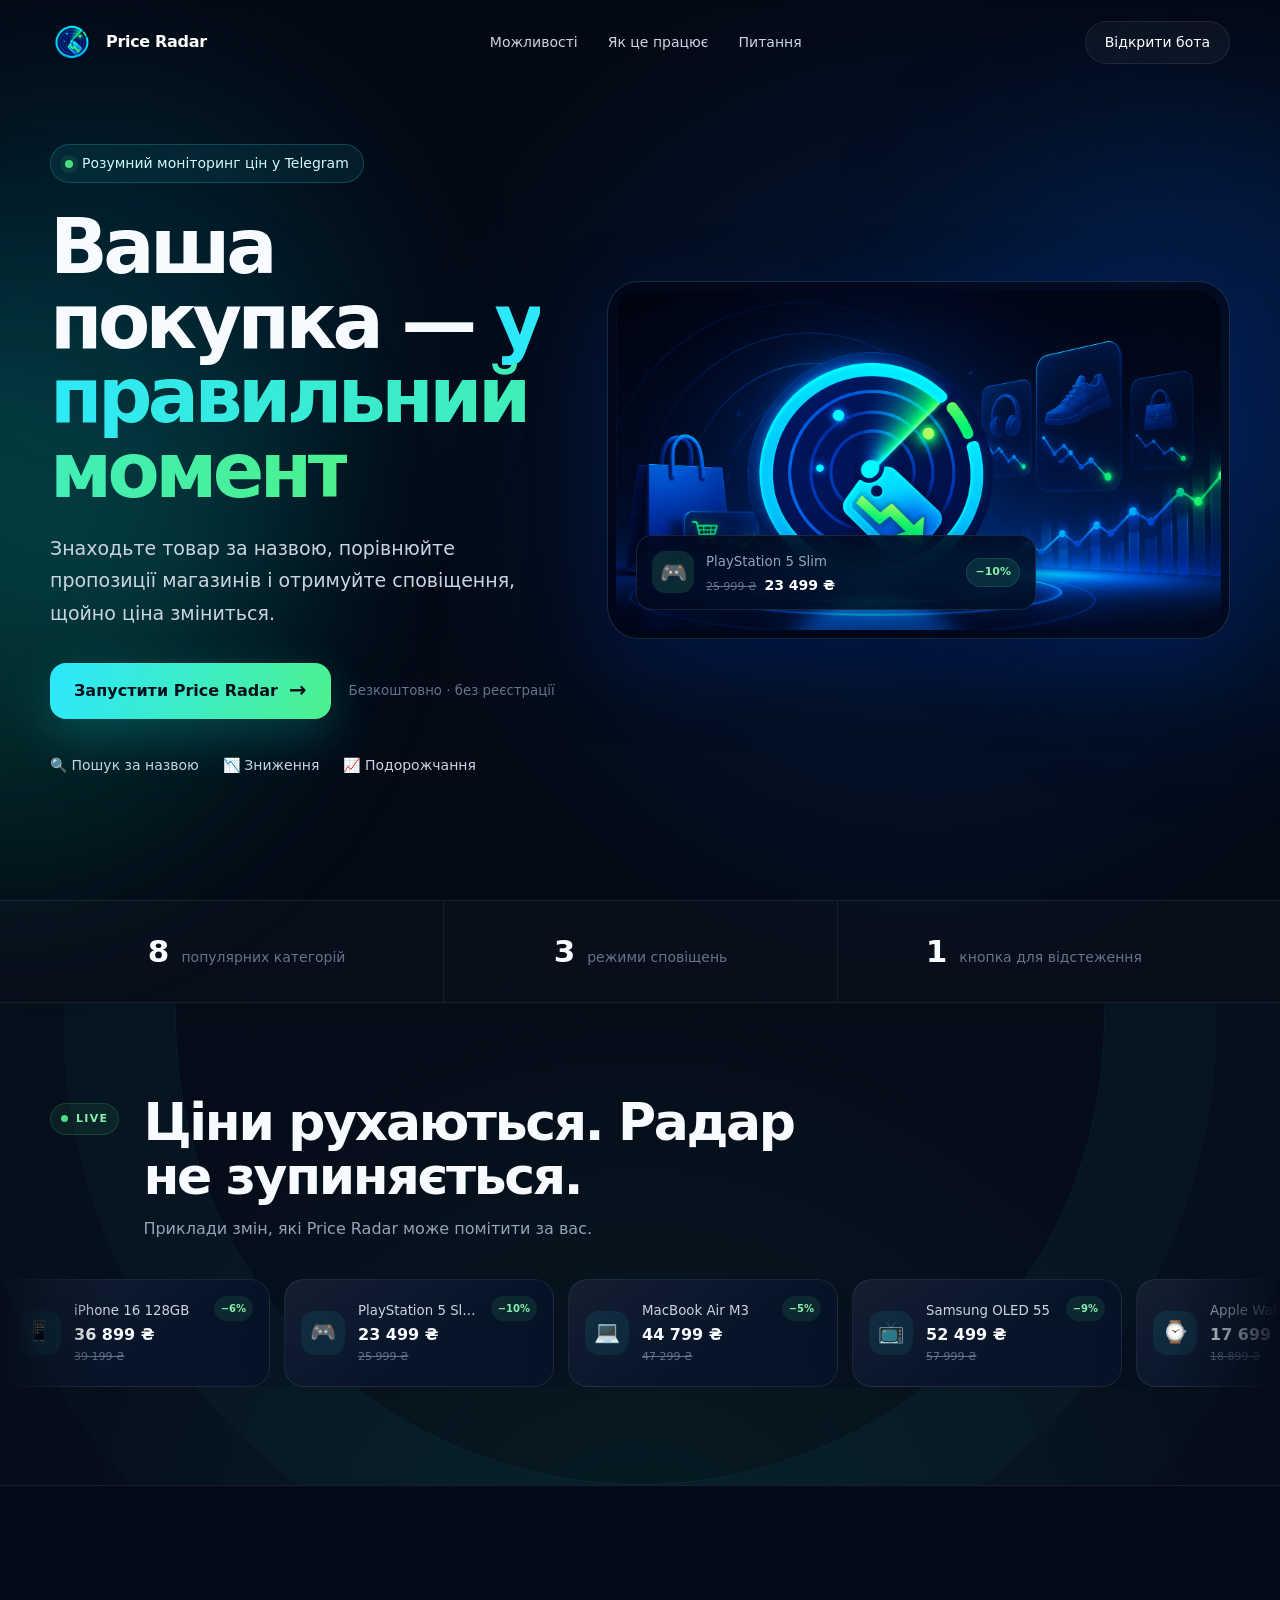
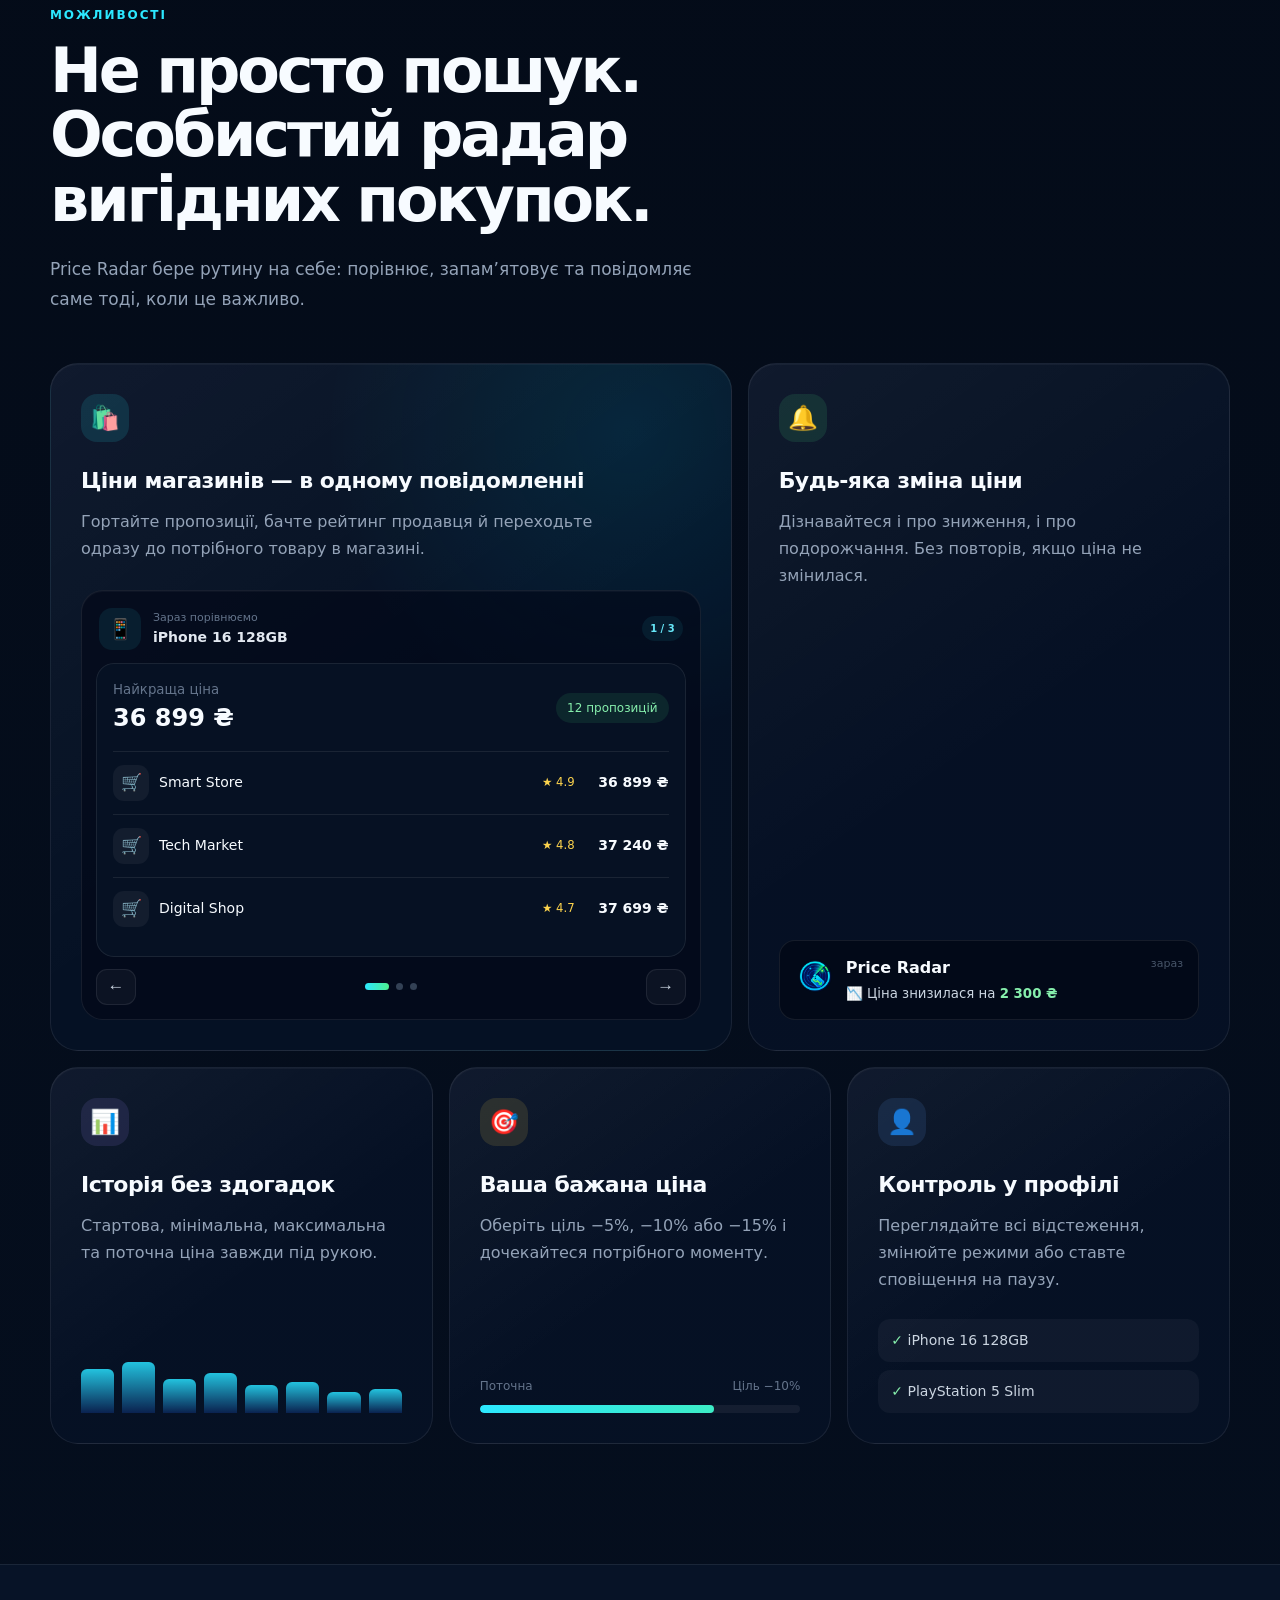
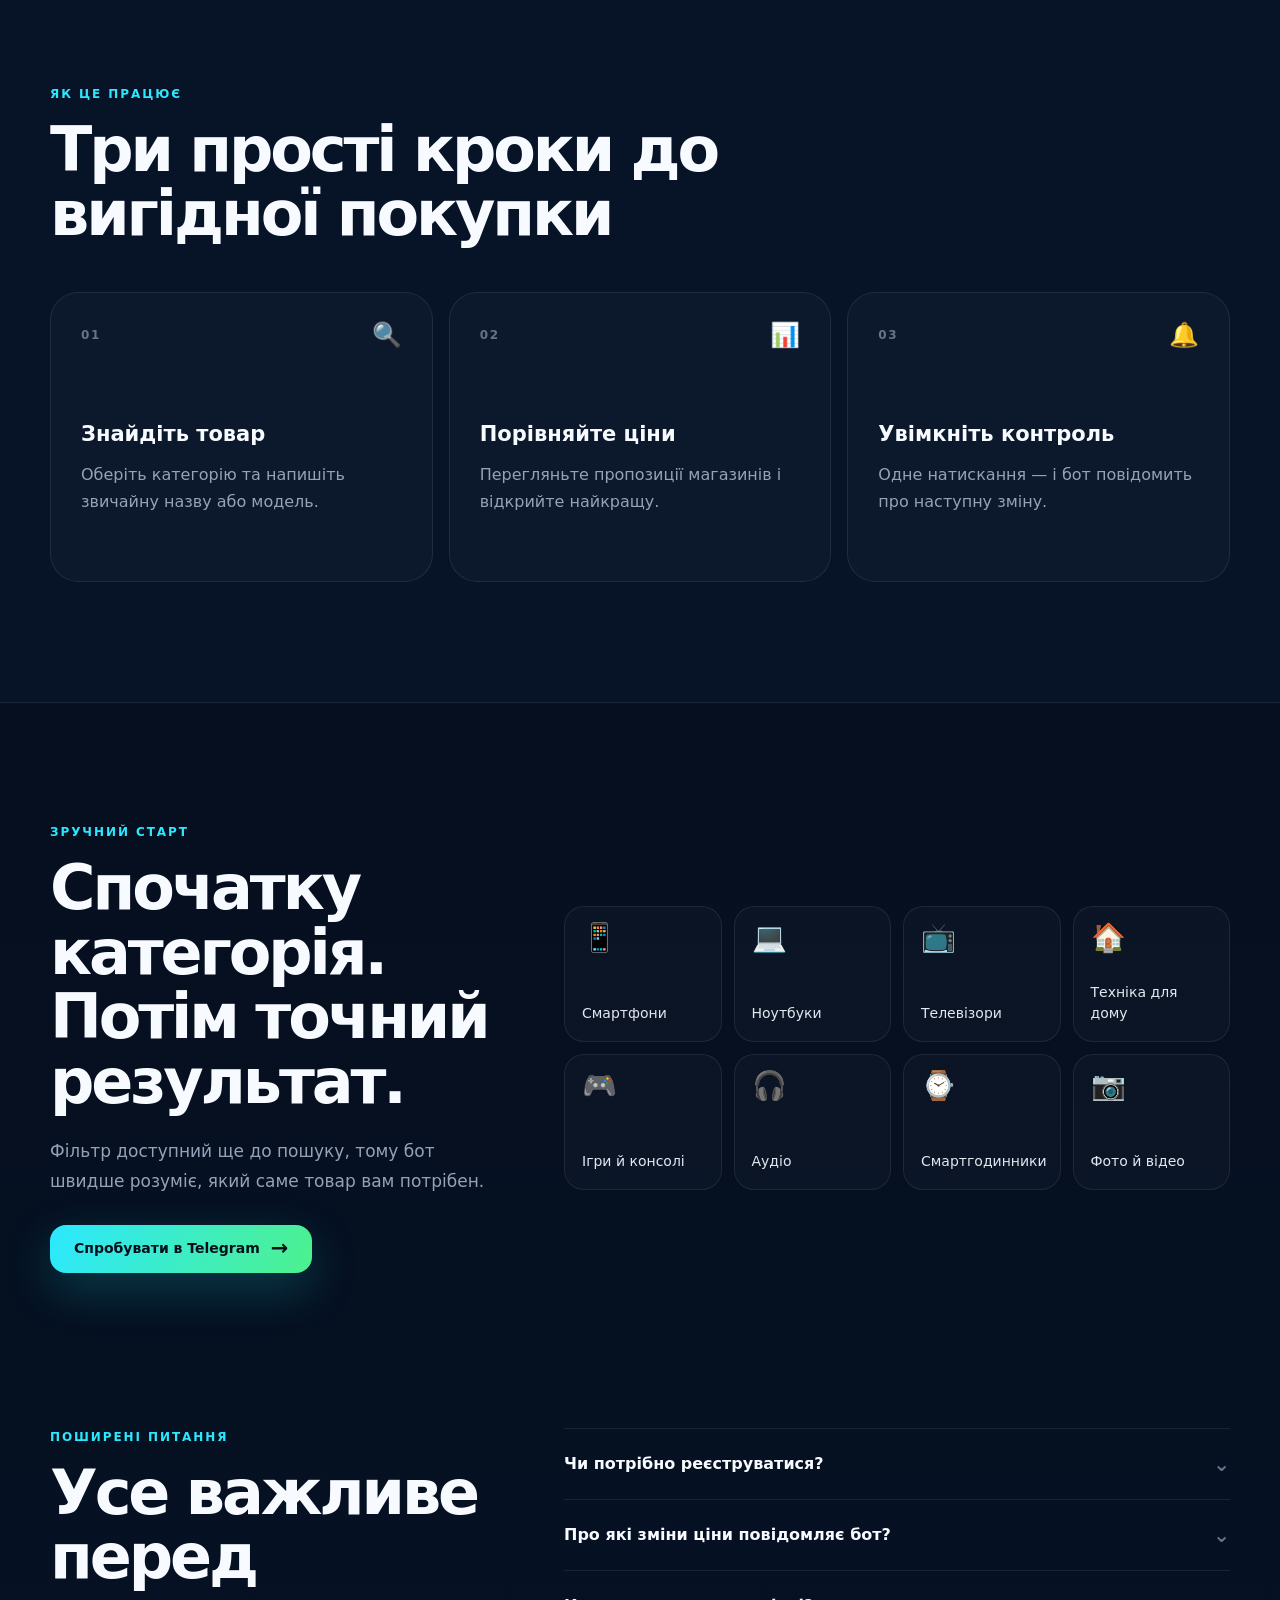
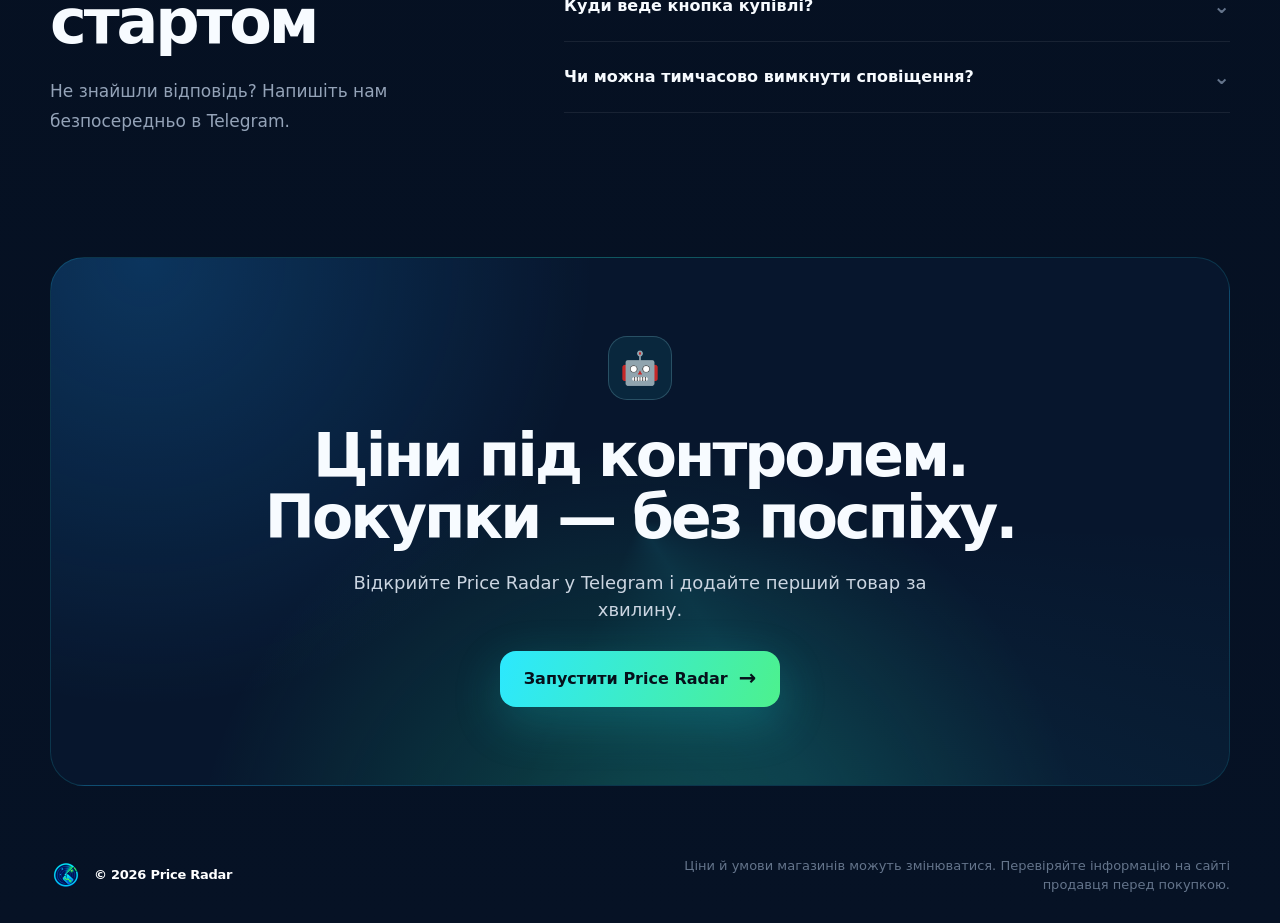
==== commit 11564fb1: "Add files via upload" ====
--- a/index.html
+++ b/index.html
@@ -46,15 +46,15 @@
             <small>Безкоштовно · без реєстрації</small>
           </div>
           <div class="micro-features">
-            <span><svg class="ui-icon icon-cyan" viewBox="0 0 24 24" fill="none" stroke="currentColor" stroke-width="2" stroke-linecap="round" stroke-linejoin="round" aria-hidden="true"><circle cx="11" cy="11" r="8"></circle><line x1="21" y1="21" x2="16.65" y2="16.65"></line></svg> Пошук за назвою</span>
-            <span><svg class="ui-icon icon-green" viewBox="0 0 24 24" fill="none" stroke="currentColor" stroke-width="2" stroke-linecap="round" stroke-linejoin="round" aria-hidden="true"><polyline points="23 18 13.5 8.5 8.5 13.5 1 6"></polyline><polyline points="17 18 23 18 23 12"></polyline></svg> Зниження</span>
-            <span><svg class="ui-icon icon-cyan" viewBox="0 0 24 24" fill="none" stroke="currentColor" stroke-width="2" stroke-linecap="round" stroke-linejoin="round" aria-hidden="true"><polyline points="23 6 13.5 15.5 8.5 10.5 1 18"></polyline><polyline points="17 6 23 6 23 12"></polyline></svg> Подорожчання</span>
+            <span>🔍 Пошук за назвою</span>
+            <span>📉 Зниження</span>
+            <span>📈 Подорожчання</span>
           </div>
         </div>
         <div class="hero-visual">
           <img src="price-radar-welcome.png" alt="Price Radar знаходить вигідні пропозиції та відстежує зміну цін" />
           <div class="push" aria-live="polite">
-            <span class="push-icon" id="deal-icon"><svg class="ui-icon" viewBox="0 0 24 24" fill="none" stroke="currentColor" stroke-width="2" stroke-linecap="round" stroke-linejoin="round" aria-hidden="true"><rect x="5" y="2" width="14" height="20" rx="3"></rect><line x1="12" y1="18" x2="12.01" y2="18"></line></svg></span>
+            <span class="push-icon" id="deal-icon">📱</span>
             <span class="deal-copy">
               <small id="deal-product">iPhone 16 128GB</small>
               <b><s id="deal-old-price">39 199 ₴</s><strong id="deal-new-price">36 899 ₴</strong></b>
@@ -83,20 +83,20 @@
         <div class="deal-marquee">
           <div class="deal-track">
             <div class="deal-group">
-              <article class="moving-deal"><span><svg class="ui-icon" viewBox="0 0 24 24" fill="none" stroke="currentColor" stroke-width="2" stroke-linecap="round" stroke-linejoin="round" aria-hidden="true"><rect x="5" y="2" width="14" height="20" rx="3"></rect><line x1="12" y1="18" x2="12.01" y2="18"></line></svg></span><div><small>iPhone 16 128GB</small><b>36 899 ₴</b><s>39 199 ₴</s></div><em>−6%</em></article>
-              <article class="moving-deal"><span><svg class="ui-icon" viewBox="0 0 24 24" fill="none" stroke="currentColor" stroke-width="2" stroke-linecap="round" stroke-linejoin="round" aria-hidden="true"><line x1="6" y1="12" x2="10" y2="12"></line><line x1="8" y1="10" x2="8" y2="14"></line><line x1="15" y1="13" x2="15.01" y2="13"></line><line x1="18" y1="11" x2="18.01" y2="11"></line><rect x="2" y="6" width="20" height="12" rx="6"></rect></svg></span><div><small>PlayStation 5 Slim</small><b>23 499 ₴</b><s>25 999 ₴</s></div><em>−10%</em></article>
-              <article class="moving-deal"><span><svg class="ui-icon" viewBox="0 0 24 24" fill="none" stroke="currentColor" stroke-width="2" stroke-linecap="round" stroke-linejoin="round" aria-hidden="true"><path d="M20 16V6a2 2 0 0 0-2-2H6a2 2 0 0 0-2 2v10"></path><line x1="2" y1="20" x2="22" y2="20"></line></svg></span><div><small>MacBook Air M3</small><b>44 799 ₴</b><s>47 299 ₴</s></div><em>−5%</em></article>
-              <article class="moving-deal"><span><svg class="ui-icon" viewBox="0 0 24 24" fill="none" stroke="currentColor" stroke-width="2" stroke-linecap="round" stroke-linejoin="round" aria-hidden="true"><rect x="2" y="3" width="20" height="14" rx="2"></rect><line x1="8" y1="21" x2="16" y2="21"></line><line x1="12" y1="17" x2="12" y2="21"></line></svg></span><div><small>Samsung OLED 55</small><b>52 499 ₴</b><s>57 999 ₴</s></div><em>−9%</em></article>
-              <article class="moving-deal"><span><svg class="ui-icon" viewBox="0 0 24 24" fill="none" stroke="currentColor" stroke-width="2" stroke-linecap="round" stroke-linejoin="round" aria-hidden="true"><circle cx="12" cy="12" r="7"></circle><polyline points="12 9 12 12 13.5 13.5"></polyline><path d="M16.51 17.35l-.35 3.83a2 2 0 0 1-2 1.82H9.83a2 2 0 0 1-2-1.82l-.35-3.83m.01-10.7l.35-3.83A2 2 0 0 1 9.83 1h4.34a2 2 0 0 1 2 1.82l.35 3.83"></path></svg></span><div><small>Apple Watch Series 10</small><b>17 699 ₴</b><s>18 899 ₴</s></div><em>−6%</em></article>
-              <article class="moving-deal"><span><svg class="ui-icon" viewBox="0 0 24 24" fill="none" stroke="currentColor" stroke-width="2" stroke-linecap="round" stroke-linejoin="round" aria-hidden="true"><path d="M3 18v-6a9 9 0 0 1 18 0v6"></path><path d="M21 19a2 2 0 0 1-2 2h-1a2 2 0 0 1-2-2v-3a2 2 0 0 1 2-2h3zM3 19a2 2 0 0 0 2 2h1a2 2 0 0 0 2-2v-3a2 2 0 0 0-2-2H3z"></path></svg></span><div><small>Sony WH-1000XM5</small><b>12 199 ₴</b><s>13 499 ₴</s></div><em>−10%</em></article>
+              <article class="moving-deal"><span>📱</span><div><small>iPhone 16 128GB</small><b>36 899 ₴</b><s>39 199 ₴</s></div><em>−6%</em></article>
+              <article class="moving-deal"><span>🎮</span><div><small>PlayStation 5 Slim</small><b>23 499 ₴</b><s>25 999 ₴</s></div><em>−10%</em></article>
+              <article class="moving-deal"><span>💻</span><div><small>MacBook Air M3</small><b>44 799 ₴</b><s>47 299 ₴</s></div><em>−5%</em></article>
+              <article class="moving-deal"><span>📺</span><div><small>Samsung OLED 55</small><b>52 499 ₴</b><s>57 999 ₴</s></div><em>−9%</em></article>
+              <article class="moving-deal"><span>⌚</span><div><small>Apple Watch Series 10</small><b>17 699 ₴</b><s>18 899 ₴</s></div><em>−6%</em></article>
+              <article class="moving-deal"><span>🎧</span><div><small>Sony WH-1000XM5</small><b>12 199 ₴</b><s>13 499 ₴</s></div><em>−10%</em></article>
             </div>
             <div class="deal-group" aria-hidden="true">
-              <article class="moving-deal"><span><svg class="ui-icon" viewBox="0 0 24 24" fill="none" stroke="currentColor" stroke-width="2" stroke-linecap="round" stroke-linejoin="round" aria-hidden="true"><rect x="5" y="2" width="14" height="20" rx="3"></rect><line x1="12" y1="18" x2="12.01" y2="18"></line></svg></span><div><small>iPhone 16 128GB</small><b>36 899 ₴</b><s>39 199 ₴</s></div><em>−6%</em></article>
-              <article class="moving-deal"><span><svg class="ui-icon" viewBox="0 0 24 24" fill="none" stroke="currentColor" stroke-width="2" stroke-linecap="round" stroke-linejoin="round" aria-hidden="true"><line x1="6" y1="12" x2="10" y2="12"></line><line x1="8" y1="10" x2="8" y2="14"></line><line x1="15" y1="13" x2="15.01" y2="13"></line><line x1="18" y1="11" x2="18.01" y2="11"></line><rect x="2" y="6" width="20" height="12" rx="6"></rect></svg></span><div><small>PlayStation 5 Slim</small><b>23 499 ₴</b><s>25 999 ₴</s></div><em>−10%</em></article>
-              <article class="moving-deal"><span><svg class="ui-icon" viewBox="0 0 24 24" fill="none" stroke="currentColor" stroke-width="2" stroke-linecap="round" stroke-linejoin="round" aria-hidden="true"><path d="M20 16V6a2 2 0 0 0-2-2H6a2 2 0 0 0-2 2v10"></path><line x1="2" y1="20" x2="22" y2="20"></line></svg></span><div><small>MacBook Air M3</small><b>44 799 ₴</b><s>47 299 ₴</s></div><em>−5%</em></article>
-              <article class="moving-deal"><span><svg class="ui-icon" viewBox="0 0 24 24" fill="none" stroke="currentColor" stroke-width="2" stroke-linecap="round" stroke-linejoin="round" aria-hidden="true"><rect x="2" y="3" width="20" height="14" rx="2"></rect><line x1="8" y1="21" x2="16" y2="21"></line><line x1="12" y1="17" x2="12" y2="21"></line></svg></span><div><small>Samsung OLED 55</small><b>52 499 ₴</b><s>57 999 ₴</s></div><em>−9%</em></article>
-              <article class="moving-deal"><span><svg class="ui-icon" viewBox="0 0 24 24" fill="none" stroke="currentColor" stroke-width="2" stroke-linecap="round" stroke-linejoin="round" aria-hidden="true"><circle cx="12" cy="12" r="7"></circle><polyline points="12 9 12 12 13.5 13.5"></polyline><path d="M16.51 17.35l-.35 3.83a2 2 0 0 1-2 1.82H9.83a2 2 0 0 1-2-1.82l-.35-3.83m.01-10.7l.35-3.83A2 2 0 0 1 9.83 1h4.34a2 2 0 0 1 2 1.82l.35 3.83"></path></svg></span><div><small>Apple Watch Series 10</small><b>17 699 ₴</b><s>18 899 ₴</s></div><em>−6%</em></article>
-              <article class="moving-deal"><span><svg class="ui-icon" viewBox="0 0 24 24" fill="none" stroke="currentColor" stroke-width="2" stroke-linecap="round" stroke-linejoin="round" aria-hidden="true"><path d="M3 18v-6a9 9 0 0 1 18 0v6"></path><path d="M21 19a2 2 0 0 1-2 2h-1a2 2 0 0 1-2-2v-3a2 2 0 0 1 2-2h3zM3 19a2 2 0 0 0 2 2h1a2 2 0 0 0 2-2v-3a2 2 0 0 0-2-2H3z"></path></svg></span><div><small>Sony WH-1000XM5</small><b>12 199 ₴</b><s>13 499 ₴</s></div><em>−10%</em></article>
+              <article class="moving-deal"><span>📱</span><div><small>iPhone 16 128GB</small><b>36 899 ₴</b><s>39 199 ₴</s></div><em>−6%</em></article>
+              <article class="moving-deal"><span>🎮</span><div><small>PlayStation 5 Slim</small><b>23 499 ₴</b><s>25 999 ₴</s></div><em>−10%</em></article>
+              <article class="moving-deal"><span>💻</span><div><small>MacBook Air M3</small><b>44 799 ₴</b><s>47 299 ₴</s></div><em>−5%</em></article>
+              <article class="moving-deal"><span>📺</span><div><small>Samsung OLED 55</small><b>52 499 ₴</b><s>57 999 ₴</s></div><em>−9%</em></article>
+              <article class="moving-deal"><span>⌚</span><div><small>Apple Watch Series 10</small><b>17 699 ₴</b><s>18 899 ₴</s></div><em>−6%</em></article>
+              <article class="moving-deal"><span>🎧</span><div><small>Sony WH-1000XM5</small><b>12 199 ₴</b><s>13 499 ₴</s></div><em>−10%</em></article>
             </div>
           </div>
         </div>
@@ -110,21 +110,21 @@
         </div>
         <div class="bento">
           <article class="card offers">
-            <span class="card-icon cyan"><svg class="ui-icon" viewBox="0 0 24 24" fill="none" stroke="currentColor" stroke-width="2" stroke-linecap="round" stroke-linejoin="round" aria-hidden="true"><path d="M6 2L3 6v14a2 2 0 0 0 2 2h14a2 2 0 0 0 2-2V6l-3-4z"></path><line x1="3" y1="6" x2="21" y2="6"></line><path d="M16 10a4 4 0 0 1-8 0"></path></svg></span>
+            <span class="card-icon cyan">🛍️</span>
             <h3>Ціни магазинів — в одному повідомленні</h3>
             <p>Гортайте пропозиції, бачте рейтинг продавця й переходьте одразу до потрібного товару в магазині.</p>
             <div class="offer-carousel" aria-label="Приклади порівняння цін" aria-roledescription="карусель">
               <div class="offer-product">
-                <span id="offer-product-icon"><svg class="ui-icon" viewBox="0 0 24 24" fill="none" stroke="currentColor" stroke-width="2" stroke-linecap="round" stroke-linejoin="round" aria-hidden="true"><rect x="5" y="2" width="14" height="20" rx="3"></rect><line x1="12" y1="18" x2="12.01" y2="18"></line></svg></span>
+                <span id="offer-product-icon">📱</span>
                 <div><small>Зараз порівнюємо</small><b id="offer-product-name">iPhone 16 128GB</b></div>
                 <em id="offer-position">1 / 3</em>
               </div>
               <div class="offer-viewport">
                 <div class="offer-list" id="offer-list" aria-live="polite">
                   <div class="offer-head"><span><small>Найкраща ціна</small><b id="offer-best-price">36 899 ₴</b></span><em id="offer-count">12 пропозицій</em></div>
-                  <div class="shop"><i><svg class="ui-icon" viewBox="0 0 24 24" fill="none" stroke="currentColor" stroke-width="2" stroke-linecap="round" stroke-linejoin="round" aria-hidden="true"><circle cx="9" cy="21" r="1"></circle><circle cx="20" cy="21" r="1"></circle><path d="M1 1h4l2.68 13.39a2 2 0 0 0 2 1.61h9.72a2 2 0 0 0 2-1.61L23 6H6"></path></svg></i><span id="shop-name-1">Smart Store</span><small id="shop-rating-1">★ 4.9</small><b id="shop-price-1">36 899 ₴</b></div>
-                  <div class="shop"><i><svg class="ui-icon" viewBox="0 0 24 24" fill="none" stroke="currentColor" stroke-width="2" stroke-linecap="round" stroke-linejoin="round" aria-hidden="true"><circle cx="9" cy="21" r="1"></circle><circle cx="20" cy="21" r="1"></circle><path d="M1 1h4l2.68 13.39a2 2 0 0 0 2 1.61h9.72a2 2 0 0 0 2-1.61L23 6H6"></path></svg></i><span id="shop-name-2">Tech Market</span><small id="shop-rating-2">★ 4.8</small><b id="shop-price-2">37 240 ₴</b></div>
-                  <div class="shop"><i><svg class="ui-icon" viewBox="0 0 24 24" fill="none" stroke="currentColor" stroke-width="2" stroke-linecap="round" stroke-linejoin="round" aria-hidden="true"><circle cx="9" cy="21" r="1"></circle><circle cx="20" cy="21" r="1"></circle><path d="M1 1h4l2.68 13.39a2 2 0 0 0 2 1.61h9.72a2 2 0 0 0 2-1.61L23 6H6"></path></svg></i><span id="shop-name-3">Digital Shop</span><small id="shop-rating-3">★ 4.7</small><b id="shop-price-3">37 699 ₴</b></div>
+                  <div class="shop"><i>🛒</i><span id="shop-name-1">Smart Store</span><small id="shop-rating-1">★ 4.9</small><b id="shop-price-1">36 899 ₴</b></div>
+                  <div class="shop"><i>🛒</i><span id="shop-name-2">Tech Market</span><small id="shop-rating-2">★ 4.8</small><b id="shop-price-2">37 240 ₴</b></div>
+                  <div class="shop"><i>🛒</i><span id="shop-name-3">Digital Shop</span><small id="shop-rating-3">★ 4.7</small><b id="shop-price-3">37 699 ₴</b></div>
                 </div>
               </div>
               <div class="offer-controls">
@@ -139,25 +139,25 @@
             </div>
           </article>
           <article class="card changes">
-            <span class="card-icon green"><svg class="ui-icon" viewBox="0 0 24 24" fill="none" stroke="currentColor" stroke-width="2" stroke-linecap="round" stroke-linejoin="round" aria-hidden="true"><path d="M18 8A6 6 0 0 0 6 8c0 7-3 9-3 9h18s-3-2-3-9"></path><path d="M13.73 21a2 2 0 0 1-3.46 0"></path></svg></span>
+            <span class="card-icon green">🔔</span>
             <h3>Будь-яка зміна ціни</h3>
             <p>Дізнавайтеся і про зниження, і про подорожчання. Без повторів, якщо ціна не змінилася.</p>
-            <div class="notification"><img src="price-radar-avatar.png" alt="" /><span><b>Price Radar</b><small><svg class="ui-icon icon-green" viewBox="0 0 24 24" fill="none" stroke="currentColor" stroke-width="2" stroke-linecap="round" stroke-linejoin="round" aria-hidden="true"><polyline points="23 18 13.5 8.5 8.5 13.5 1 6"></polyline><polyline points="17 18 23 18 23 12"></polyline></svg> Ціна знизилася на <strong>2 300 ₴</strong></small></span><time>зараз</time></div>
+            <div class="notification"><img src="price-radar-avatar.png" alt="" /><span><b>Price Radar</b><small>📉 Ціна знизилася на <strong>2 300 ₴</strong></small></span><time>зараз</time></div>
           </article>
           <article class="card small-card">
-            <span class="card-icon violet"><svg class="ui-icon" viewBox="0 0 24 24" fill="none" stroke="currentColor" stroke-width="2" stroke-linecap="round" stroke-linejoin="round" aria-hidden="true"><line x1="18" y1="20" x2="18" y2="10"></line><line x1="12" y1="20" x2="12" y2="4"></line><line x1="6" y1="20" x2="6" y2="14"></line></svg></span>
+            <span class="card-icon violet">📊</span>
             <h3>Історія без здогадок</h3>
             <p>Стартова, мінімальна, максимальна та поточна ціна завжди під рукою.</p>
             <div class="bars" aria-hidden="true"><i style="height:62%"></i><i style="height:72%"></i><i style="height:48%"></i><i style="height:57%"></i><i style="height:39%"></i><i style="height:44%"></i><i style="height:29%"></i><i style="height:34%"></i></div>
           </article>
           <article class="card small-card">
-            <span class="card-icon amber"><svg class="ui-icon" viewBox="0 0 24 24" fill="none" stroke="currentColor" stroke-width="2" stroke-linecap="round" stroke-linejoin="round" aria-hidden="true"><circle cx="12" cy="12" r="10"></circle><circle cx="12" cy="12" r="6"></circle><circle cx="12" cy="12" r="2"></circle></svg></span>
+            <span class="card-icon amber">🎯</span>
             <h3>Ваша бажана ціна</h3>
             <p>Оберіть ціль −5%, −10% або −15% і дочекайтеся потрібного моменту.</p>
             <div class="target-label"><span>Поточна</span><span>Ціль −10%</span></div><div class="progress"><i></i></div>
           </article>
           <article class="card small-card">
-            <span class="card-icon blue"><svg class="ui-icon" viewBox="0 0 24 24" fill="none" stroke="currentColor" stroke-width="2" stroke-linecap="round" stroke-linejoin="round" aria-hidden="true"><path d="M20 21v-2a4 4 0 0 0-4-4H8a4 4 0 0 0-4 4v2"></path><circle cx="12" cy="7" r="4"></circle></svg></span>
+            <span class="card-icon blue">👤</span>
             <h3>Контроль у профілі</h3>
             <p>Переглядайте всі відстеження, змінюйте режими або ставте сповіщення на паузу.</p>
             <div class="tracked"><span>✓ iPhone 16 128GB</span><span>✓ PlayStation 5 Slim</span></div>
@@ -172,9 +172,9 @@
             <h2>Три прості кроки до вигідної покупки</h2>
           </div>
           <div class="steps">
-            <article><span><b>01</b><i><svg class="ui-icon" viewBox="0 0 24 24" fill="none" stroke="currentColor" stroke-width="2" stroke-linecap="round" stroke-linejoin="round" aria-hidden="true"><circle cx="11" cy="11" r="8"></circle><line x1="21" y1="21" x2="16.65" y2="16.65"></line></svg></i></span><h3>Знайдіть товар</h3><p>Оберіть категорію та напишіть звичайну назву або модель.</p></article>
-            <article><span><b>02</b><i><svg class="ui-icon" viewBox="0 0 24 24" fill="none" stroke="currentColor" stroke-width="2" stroke-linecap="round" stroke-linejoin="round" aria-hidden="true"><line x1="18" y1="20" x2="18" y2="10"></line><line x1="12" y1="20" x2="12" y2="4"></line><line x1="6" y1="20" x2="6" y2="14"></line></svg></i></span><h3>Порівняйте ціни</h3><p>Перегляньте пропозиції магазинів і відкрийте найкращу.</p></article>
-            <article><span><b>03</b><i><svg class="ui-icon" viewBox="0 0 24 24" fill="none" stroke="currentColor" stroke-width="2" stroke-linecap="round" stroke-linejoin="round" aria-hidden="true"><path d="M18 8A6 6 0 0 0 6 8c0 7-3 9-3 9h18s-3-2-3-9"></path><path d="M13.73 21a2 2 0 0 1-3.46 0"></path></svg></i></span><h3>Увімкніть контроль</h3><p>Одне натискання — і бот повідомить про наступну зміну.</p></article>
+            <article><span><b>01</b><i>🔍</i></span><h3>Знайдіть товар</h3><p>Оберіть категорію та напишіть звичайну назву або модель.</p></article>
+            <article><span><b>02</b><i>📊</i></span><h3>Порівняйте ціни</h3><p>Перегляньте пропозиції магазинів і відкрийте найкращу.</p></article>
+            <article><span><b>03</b><i>🔔</i></span><h3>Увімкніть контроль</h3><p>Одне натискання — і бот повідомить про наступну зміну.</p></article>
           </div>
         </div>
       </section>
@@ -187,14 +187,14 @@
           <a class="primary-cta small" href="https://t.me/hotline_price_monitor_bot" target="_blank" rel="noreferrer">Спробувати в Telegram <b>→</b></a>
         </div>
         <div class="categories">
-          <span><i><svg class="ui-icon" viewBox="0 0 24 24" fill="none" stroke="currentColor" stroke-width="2" stroke-linecap="round" stroke-linejoin="round" aria-hidden="true"><rect x="5" y="2" width="14" height="20" rx="3"></rect><line x1="12" y1="18" x2="12.01" y2="18"></line></svg></i>Смартфони</span>
-          <span><i><svg class="ui-icon" viewBox="0 0 24 24" fill="none" stroke="currentColor" stroke-width="2" stroke-linecap="round" stroke-linejoin="round" aria-hidden="true"><path d="M20 16V6a2 2 0 0 0-2-2H6a2 2 0 0 0-2 2v10"></path><line x1="2" y1="20" x2="22" y2="20"></line></svg></i>Ноутбуки</span>
-          <span><i><svg class="ui-icon" viewBox="0 0 24 24" fill="none" stroke="currentColor" stroke-width="2" stroke-linecap="round" stroke-linejoin="round" aria-hidden="true"><rect x="2" y="3" width="20" height="14" rx="2"></rect><line x1="8" y1="21" x2="16" y2="21"></line><line x1="12" y1="17" x2="12" y2="21"></line></svg></i>Телевізори</span>
-          <span><i><svg class="ui-icon" viewBox="0 0 24 24" fill="none" stroke="currentColor" stroke-width="2" stroke-linecap="round" stroke-linejoin="round" aria-hidden="true"><path d="M3 9l9-7 9 7v11a2 2 0 0 1-2 2H5a2 2 0 0 1-2-2z"></path><polyline points="9 22 9 12 15 12 15 22"></polyline></svg></i>Техніка для дому</span>
-          <span><i><svg class="ui-icon" viewBox="0 0 24 24" fill="none" stroke="currentColor" stroke-width="2" stroke-linecap="round" stroke-linejoin="round" aria-hidden="true"><line x1="6" y1="12" x2="10" y2="12"></line><line x1="8" y1="10" x2="8" y2="14"></line><line x1="15" y1="13" x2="15.01" y2="13"></line><line x1="18" y1="11" x2="18.01" y2="11"></line><rect x="2" y="6" width="20" height="12" rx="6"></rect></svg></i>Ігри й консолі</span>
-          <span><i><svg class="ui-icon" viewBox="0 0 24 24" fill="none" stroke="currentColor" stroke-width="2" stroke-linecap="round" stroke-linejoin="round" aria-hidden="true"><path d="M3 18v-6a9 9 0 0 1 18 0v6"></path><path d="M21 19a2 2 0 0 1-2 2h-1a2 2 0 0 1-2-2v-3a2 2 0 0 1 2-2h3zM3 19a2 2 0 0 0 2 2h1a2 2 0 0 0 2-2v-3a2 2 0 0 0-2-2H3z"></path></svg></i>Аудіо</span>
-          <span><i><svg class="ui-icon" viewBox="0 0 24 24" fill="none" stroke="currentColor" stroke-width="2" stroke-linecap="round" stroke-linejoin="round" aria-hidden="true"><circle cx="12" cy="12" r="7"></circle><polyline points="12 9 12 12 13.5 13.5"></polyline><path d="M16.51 17.35l-.35 3.83a2 2 0 0 1-2 1.82H9.83a2 2 0 0 1-2-1.82l-.35-3.83m.01-10.7l.35-3.83A2 2 0 0 1 9.83 1h4.34a2 2 0 0 1 2 1.82l.35 3.83"></path></svg></i>Смартгодинники</span>
-          <span><i><svg class="ui-icon" viewBox="0 0 24 24" fill="none" stroke="currentColor" stroke-width="2" stroke-linecap="round" stroke-linejoin="round" aria-hidden="true"><path d="M23 19a2 2 0 0 1-2 2H3a2 2 0 0 1-2-2V8a2 2 0 0 1 2-2h4l2-3h6l2 3h4a2 2 0 0 1 2 2z"></path><circle cx="12" cy="13" r="4"></circle></svg></i>Фото й відео</span>
+          <span><i>📱</i>Смартфони</span>
+          <span><i>💻</i>Ноутбуки</span>
+          <span><i>📺</i>Телевізори</span>
+          <span><i>🏠</i>Техніка для дому</span>
+          <span><i>🎮</i>Ігри й консолі</span>
+          <span><i>🎧</i>Аудіо</span>
+          <span><i>⌚</i>Смартгодинники</span>
+          <span><i>📷</i>Фото й відео</span>
         </div>
       </section>
 
@@ -214,7 +214,7 @@
 
       <section class="shell cta-wrap">
         <div class="cta-panel">
-          <span class="bot-icon"><svg class="ui-icon" viewBox="0 0 24 24" fill="none" stroke="currentColor" stroke-width="2" stroke-linecap="round" stroke-linejoin="round" aria-hidden="true"><rect x="3" y="11" width="18" height="10" rx="2"></rect><circle cx="12" cy="5" r="2"></circle><path d="M12 7v4"></path><line x1="8" y1="16" x2="8.01" y2="16"></line><line x1="16" y1="16" x2="16.01" y2="16"></line></svg></span>
+          <span class="bot-icon">🤖</span>
           <h2>Ціни під контролем.<br />Покупки — без поспіху.</h2>
           <p>Відкрийте Price Radar у Telegram і додайте перший товар за хвилину.</p>
           <a class="primary-cta" href="https://t.me/hotline_price_monitor_bot" target="_blank" rel="noreferrer">Запустити Price Radar <b>→</b></a>
--- a/styles-v4.css
+++ b/styles-v4.css
@@ -1 +1 @@
-:root{--bg:#030914;--panel:#071327;--text:#f7fbff;--muted:#94a3b8;--line:rgba(255,255,255,.08);--cyan:#2ce8ff;--green:#4df18d}*{box-sizing:border-box}html{scroll-behavior:smooth}body{margin:0;color:var(--text);font-family:Inter,ui-sans-serif,-apple-system,BlinkMacSystemFont,"Segoe UI",sans-serif;background:radial-gradient(circle at 72% 8%,rgba(0,101,255,.15),transparent 32rem),linear-gradient(180deg,#030914,#061225);line-height:1.5}.shell{width:min(1180px,calc(100% - 40px));margin-inline:auto}.header{height:84px;display:flex;align-items:center;justify-content:space-between;position:relative;z-index:10}.brand,.brand-mini{display:flex;align-items:center;gap:12px;color:#fff;text-decoration:none;font-weight:700;letter-spacing:-.02em}.brand img{width:44px;height:44px;border-radius:15px}.header nav{display:flex;gap:30px}.header nav a,.header-cta{color:#cbd5e1;text-decoration:none;font-size:14px;transition:.2s}.header nav a:hover{color:#fff}.header-cta{padding:10px 19px;border:1px solid var(--line);border-radius:999px;background:rgba(255,255,255,.04);color:#fff}.header-cta:hover{border-color:rgba(44,232,255,.4);background:rgba(255,255,255,.08)}.hero{min-height:calc(100vh - 84px);display:grid;grid-template-columns:.9fr 1.1fr;align-items:center;gap:48px;padding-block:26px 90px;position:relative}.hero:before{content:"";position:absolute;left:-240px;top:0;width:560px;height:560px;border-radius:50%;background:rgba(0,216,255,.1);filter:blur(90px);pointer-events:none}.hero-copy{position:relative;z-index:2}.status{display:inline-flex;align-items:center;gap:9px;padding:8px 14px;border:1px solid rgba(44,232,255,.2);border-radius:999px;background:rgba(44,232,255,.07);color:#cffafe;font-size:14px}.status i{width:8px;height:8px;border-radius:50%;background:#4ade80;box-shadow:0 0 0 5px rgba(74,222,128,.1)}h1{margin:27px 0 0;font-size:clamp(48px,6vw,76px);line-height:.98;letter-spacing:-.06em;font-weight:650}h1 span{background:linear-gradient(102deg,var(--cyan),var(--green));-webkit-background-clip:text;background-clip:text;color:transparent}.hero-copy>p{max-width:600px;margin:24px 0 0;color:#cbd5e1;font-size:19px;line-height:1.7}.hero-actions{display:flex;align-items:center;gap:18px;margin-top:34px}.primary-cta{display:inline-flex;min-height:56px;align-items:center;justify-content:center;gap:11px;padding:0 24px;border-radius:16px;background:linear-gradient(110deg,var(--cyan),var(--green));box-shadow:0 16px 48px rgba(25,225,225,.22);color:#06101b;text-decoration:none;font-weight:750;transition:.2s}.primary-cta:hover{transform:translateY(-2px);box-shadow:0 20px 58px rgba(25,225,225,.32)}.primary-cta b{font-size:21px}.primary-cta.small{min-height:48px;margin-top:28px;font-size:14px}.hero-actions small{color:#64748b}.micro-features{display:flex;flex-wrap:wrap;gap:14px 24px;margin-top:36px;color:#cbd5e1;font-size:14px}.micro-features span{display:inline-flex;align-items:center;gap:6px}.hero-visual{position:relative;padding:8px;border:1px solid rgba(165,243,252,.15);border-radius:32px;background:rgba(2,6,23,.7);box-shadow:0 28px 70px rgba(0,30,100,.5)}.hero-visual>img{display:block;width:100%;aspect-ratio:16/9;object-fit:cover;border-radius:25px}.push{position:absolute;left:28px;bottom:28px;display:flex;align-items:center;gap:12px;max-width:330px;padding:13px 15px;border:1px solid rgba(255,255,255,.1);border-radius:16px;background:rgba(2,8,23,.82);backdrop-filter:blur(18px);box-shadow:0 16px 38px rgba(0,0,0,.3)}.push-icon{display:grid;place-items:center;width:42px;height:42px;border-radius:13px;background:rgba(74,222,128,.12);color:var(--green)}.push span:last-child{display:flex;flex-direction:column}.push small{color:#64748b}.push b{margin-top:2px;font-size:14px}.stats{border-block:1px solid rgba(255,255,255,.07);background:rgba(255,255,255,.02)}.stats-grid{display:grid;grid-template-columns:repeat(3,1fr)}.stats-grid>div{display:flex;align-items:baseline;justify-content:center;gap:12px;padding:27px 22px}.stats-grid>div+div{border-left:1px solid rgba(255,255,255,.07)}.stats b{font-size:31px}.stats span{color:#64748b;font-size:14px}.section{padding-block:120px}.section-heading{max-width:730px}.section-heading.compact{max-width:520px}.eyebrow{display:block;margin-bottom:15px;color:var(--cyan);font-size:12px;font-weight:750;letter-spacing:.16em;text-transform:uppercase}.section h2,.cta-panel h2{margin:0;font-size:clamp(36px,5vw,62px);line-height:1.04;letter-spacing:-.05em;font-weight:650}.section-heading>p{max-width:650px;margin:23px 0 0;color:var(--muted);font-size:17px;line-height:1.75}.bento{display:grid;grid-template-columns:repeat(12,1fr);gap:16px;margin-top:48px}.card{min-height:360px;display:flex;flex-direction:column;padding:30px;border:1px solid var(--line);border-radius:28px;background:linear-gradient(145deg,rgba(255,255,255,.045),transparent 55%),rgba(7,19,39,.78);box-shadow:inset 0 1px rgba(255,255,255,.04)}.offers{grid-column:span 7;min-height:515px;background:radial-gradient(circle at 85% 10%,rgba(0,215,255,.1),transparent 19rem),linear-gradient(145deg,rgba(255,255,255,.045),transparent 55%),rgba(7,19,39,.84)}.changes{grid-column:span 5}.small-card{grid-column:span 4}.card-icon{display:grid;place-items:center;width:48px;height:48px;border-radius:16px;font-size:21px}.cyan{background:rgba(44,232,255,.1);color:var(--cyan)}.green{background:rgba(74,222,128,.1);color:var(--green)}.violet{background:rgba(167,139,250,.1);color:#a78bfa}.amber{background:rgba(252,211,77,.1);color:#fcd34d}.blue{background:rgba(96,165,250,.1);color:#60a5fa}.card h3{margin:22px 0 0;font-size:22px;letter-spacing:-.025em}.card>p{max-width:560px;margin:11px 0 0;color:var(--muted);line-height:1.7}.offer-list{margin-top:30px;padding:16px;border:1px solid var(--line);border-radius:18px;background:#061123}.offer-head{display:flex;align-items:center;justify-content:space-between;padding-bottom:15px;border-bottom:1px solid var(--line)}.offer-head>span{display:flex;flex-direction:column}.offer-head small{color:#64748b}.offer-head b{font-size:24px}.offer-head em{padding:6px 11px;border-radius:99px;background:rgba(74,222,128,.1);color:#86efac;font-size:12px;font-style:normal}.shop{display:flex;align-items:center;gap:10px;padding:13px 0;border-bottom:1px solid var(--line);font-size:14px}.shop:last-child{border:0}.shop i{display:grid;place-items:center;width:36px;height:36px;border-radius:11px;background:rgba(255,255,255,.05);color:#cbd5e1;font-style:normal}.shop span{flex:1}.shop small{color:#fcd34d}.shop>b{min-width:84px;text-align:right}.notification{display:flex;align-items:flex-start;gap:11px;margin-top:auto;padding:15px;border:1px solid var(--line);border-radius:16px;background:rgba(2,8,20,.7)}.notification img{width:40px;height:40px;border-radius:12px}.notification>span{display:flex;flex:1;flex-direction:column}.notification small{margin-top:4px;color:#cbd5e1;display:flex;align-items:center;gap:5px}.notification strong{color:#86efac}.notification time{color:#475569;font-size:11px}.bars{height:96px;display:flex;align-items:flex-end;gap:8px;margin-top:auto;padding-top:26px}.bars i{flex:1;min-height:18%;border-radius:6px 6px 0 0;background:linear-gradient(180deg,rgba(40,226,255,.85),rgba(30,102,255,.2))}.target-label{display:flex;justify-content:space-between;margin-top:auto;padding-top:30px;color:#64748b;font-size:12px}.progress{height:8px;margin-top:10px;overflow:hidden;border-radius:99px;background:rgba(255,255,255,.06)}.progress i{display:block;width:73%;height:100%;border-radius:inherit;background:linear-gradient(90deg,var(--cyan),var(--green))}.tracked{display:grid;gap:8px;margin-top:auto;padding-top:25px}.tracked span{padding:11px 13px;border-radius:12px;background:rgba(255,255,255,.04);color:#cbd5e1;font-size:14px}.tracked span::first-letter{color:#86efac}.how{border-block:1px solid var(--line);background:#071327}.steps{display:grid;grid-template-columns:repeat(3,1fr);gap:16px;margin-top:46px}.steps article{min-height:290px;padding:30px;border:1px solid var(--line);border-radius:28px;background:rgba(255,255,255,.025);transition:.2s}.steps article:hover{transform:translateY(-4px);border-color:rgba(44,232,255,.22);background:rgba(255,255,255,.04)}.steps article>span{display:flex;align-items:center;justify-content:space-between}.steps article span b{color:#64748b;font-size:12px;letter-spacing:.14em}.steps article span i{font-size:22px;font-style:normal;color:var(--cyan)}.steps h3{margin:72px 0 0;font-size:21px}.steps p{margin:10px 0 0;color:var(--muted);line-height:1.7}.categories-section,.faq{display:grid;grid-template-columns:.8fr 1.2fr;align-items:center;gap:70px}.categories{display:grid;grid-template-columns:repeat(4,1fr);gap:12px}.categories span{min-height:136px;display:flex;flex-direction:column;justify-content:space-between;padding:17px;border:1px solid var(--line);border-radius:20px;background:rgba(255,255,255,.025);color:#e2e8f0;font-size:14px;transition:.2s}.categories span:hover{border-color:rgba(44,232,255,.23);background:rgba(44,232,255,.045)}.categories i{font-size:24px;font-style:normal;color:var(--cyan)}.faq{align-items:start;padding-top:35px}.faq-list{border-block:1px solid var(--line)}details{border-bottom:1px solid var(--line)}details:last-child{border:0}summary{display:flex;align-items:center;gap:20px;padding:20px 0;cursor:pointer;list-style:none;font-weight:650}summary::-webkit-details-marker{display:none}summary span{margin-left:auto;color:#64748b;font-size:20px;transition:.2s}details[open] summary span{transform:rotate(180deg)}details p{max-width:650px;margin:0;padding:0 40px 20px 0;color:var(--muted);line-height:1.7}.cta-wrap{padding-bottom:42px}.cta-panel{position:relative;overflow:hidden;padding:78px 30px;border:1px solid rgba(44,232,255,.15);border-radius:34px;background:radial-gradient(circle at 50% 120%,rgba(33,241,174,.23),transparent 28rem),radial-gradient(circle at 8% 0%,rgba(27,155,255,.23),transparent 28rem),#07162d;text-align:center}.bot-icon{display:grid;place-items:center;width:64px;height:64px;margin:0 auto 24px;border:1px solid rgba(165,243,252,.2);border-radius:19px;background:rgba(44,232,255,.08);font-size:29px;color:var(--cyan)}.cta-panel h2{font-size:clamp(38px,5vw,60px)}.cta-panel p{max-width:580px;margin:20px auto 28px;color:#cbd5e1;font-size:18px}.footer{display:flex;align-items:center;justify-content:space-between;gap:25px;padding-block:28px;color:#64748b;font-size:13px}.brand-mini img{width:32px;height:32px;border-radius:11px}.footer p{max-width:600px;margin:0;text-align:right}.ui-icon{width:1.2em;height:1.2em;display:inline-block;vertical-align:middle;flex-shrink:0;stroke:currentColor}.card-icon .ui-icon{width:24px;height:24px}.bot-icon .ui-icon{width:32px;height:32px}.push-icon .ui-icon,.moving-deal>span .ui-icon,.offer-product>span .ui-icon{width:22px;height:22px}.moving-deal>span{color:var(--cyan)}.offer-product>span{color:var(--cyan)}.shop i .ui-icon{width:18px;height:18px}.steps article span i .ui-icon{width:22px;height:22px}.categories i .ui-icon{width:26px;height:26px}.micro-features .ui-icon{width:15px;height:15px}.icon-cyan{color:var(--cyan)}.icon-green{color:var(--green)}.icon-violet{color:#a78bfa}.icon-amber{color:#fcd34d}.icon-blue{color:#60a5fa}@media(max-width:900px){.header nav{display:none}.hero{grid-template-columns:1fr;padding-top:45px}.hero-copy{text-align:center}.status{margin-inline:auto}.hero-copy>p{margin-inline:auto}.hero-actions,.micro-features{justify-content:center}.hero-visual{max-width:760px;margin-inline:auto}.offers,.changes,.small-card{grid-column:span 12}.card{min-height:auto}.steps{grid-template-columns:1fr}.steps article{min-height:220px}.steps h3{margin-top:42px}.categories-section,.faq{grid-template-columns:1fr}.categories-section{gap:45px}.faq{gap:35px}.categories{grid-template-columns:repeat(4,1fr)}}@media(max-width:640px){.shell{width:min(100% - 28px,1180px)}.header{height:72px}.brand img{width:40px;height:40px}.header-cta{display:none}.hero{min-height:auto;padding-block:40px 70px}.status{font-size:12px}.hero-copy>p{font-size:17px}.hero-actions{flex-direction:column}.primary-cta{width:100%}.micro-features{gap:10px 16px}.hero-visual{padding:5px;border-radius:23px}.hero-visual>img{border-radius:18px}.push{left:14px;right:14px;bottom:14px;max-width:none}.stats-grid{grid-template-columns:1fr}.stats-grid>div+div{border-left:0;border-top:1px solid var(--line)}.section{padding-block:82px}.card{padding:22px;border-radius:22px}.offer-head em{display:none}.shop small{display:none}.shop>b{min-width:76px}.categories{grid-template-columns:repeat(2,1fr)}.categories span{min-height:116px}.footer{align-items:flex-start;flex-direction:column}.footer p{text-align:left}.cta-panel{padding:58px 20px}.cta-wrap{width:calc(100% - 20px)}}@media(prefers-reduced-motion:reduce){html{scroll-behavior:auto}*,*:before,*:after{transition-duration:.01ms!important;animation-duration:.01ms!important}}
+:root{--bg:#030914;--panel:#071327;--text:#f7fbff;--muted:#94a3b8;--line:rgba(255,255,255,.08);--cyan:#2ce8ff;--green:#4df18d}*{box-sizing:border-box}html{scroll-behavior:smooth}body{margin:0;color:var(--text);font-family:Inter,system-ui,-apple-system,BlinkMacSystemFont,"Segoe UI",Roboto,"Apple Color Emoji","Segoe UI Emoji","Noto Color Emoji",sans-serif;background:radial-gradient(circle at 72% 8%,rgba(0,101,255,.15),transparent 32rem),linear-gradient(180deg,#030914,#061225);line-height:1.5}.shell{width:min(1180px,calc(100% - 40px));margin-inline:auto}.header{height:84px;display:flex;align-items:center;justify-content:space-between;position:relative;z-index:10}.brand,.brand-mini{display:flex;align-items:center;gap:12px;color:#fff;text-decoration:none;font-weight:700;letter-spacing:-.02em}.brand img{width:44px;height:44px;border-radius:15px}.header nav{display:flex;gap:30px}.header nav a,.header-cta{color:#cbd5e1;text-decoration:none;font-size:14px;transition:.2s}.header nav a:hover{color:#fff}.header-cta{padding:10px 19px;border:1px solid var(--line);border-radius:999px;background:rgba(255,255,255,.04);color:#fff}.header-cta:hover{border-color:rgba(44,232,255,.4);background:rgba(255,255,255,.08)}.hero{min-height:calc(100vh - 84px);display:grid;grid-template-columns:.9fr 1.1fr;align-items:center;gap:48px;padding-block:26px 90px;position:relative}.hero:before{content:"";position:absolute;left:-240px;top:0;width:560px;height:560px;border-radius:50%;background:rgba(0,216,255,.1);filter:blur(90px);pointer-events:none}.hero-copy{position:relative;z-index:2}.status{display:inline-flex;align-items:center;gap:9px;padding:8px 14px;border:1px solid rgba(44,232,255,.2);border-radius:999px;background:rgba(44,232,255,.07);color:#cffafe;font-size:14px}.status i{width:8px;height:8px;border-radius:50%;background:#4ade80;box-shadow:0 0 0 5px rgba(74,222,128,.1)}h1{margin:27px 0 0;font-size:clamp(48px,6vw,76px);line-height:.98;letter-spacing:-.06em;font-weight:650}h1 span{background:linear-gradient(102deg,var(--cyan),var(--green));-webkit-background-clip:text;background-clip:text;color:transparent}.hero-copy>p{max-width:600px;margin:24px 0 0;color:#cbd5e1;font-size:19px;line-height:1.7}.hero-actions{display:flex;align-items:center;gap:18px;margin-top:34px}.primary-cta{display:inline-flex;min-height:56px;align-items:center;justify-content:center;gap:11px;padding:0 24px;border-radius:16px;background:linear-gradient(110deg,var(--cyan),var(--green));box-shadow:0 16px 48px rgba(25,225,225,.22);color:#06101b;text-decoration:none;font-weight:750;transition:.2s}.primary-cta:hover{transform:translateY(-2px);box-shadow:0 20px 58px rgba(25,225,225,.32)}.primary-cta b{font-size:21px}.primary-cta.small{min-height:48px;margin-top:28px;font-size:14px}.hero-actions small{color:#64748b}.micro-features{display:flex;flex-wrap:wrap;gap:14px 24px;margin-top:36px;color:#cbd5e1;font-size:14px}.micro-features span{display:inline-flex;align-items:center;gap:6px}.hero-visual{position:relative;padding:8px;border:1px solid rgba(165,243,252,.15);border-radius:32px;background:rgba(2,6,23,.7);box-shadow:0 28px 70px rgba(0,30,100,.5)}.hero-visual>img{display:block;width:100%;aspect-ratio:16/9;object-fit:cover;border-radius:25px}.push{position:absolute;left:28px;bottom:28px;display:flex;align-items:center;gap:12px;max-width:330px;padding:13px 15px;border:1px solid rgba(255,255,255,.1);border-radius:16px;background:rgba(2,8,23,.82);backdrop-filter:blur(18px);box-shadow:0 16px 38px rgba(0,0,0,.3)}.push-icon{display:grid;place-items:center;width:42px;height:42px;border-radius:13px;background:rgba(74,222,128,.14);font-size:22px;line-height:1}.push span:last-child{display:flex;flex-direction:column}.push small{color:#64748b}.push b{margin-top:2px;font-size:14px}.stats{border-block:1px solid rgba(255,255,255,.07);background:rgba(255,255,255,.02)}.stats-grid{display:grid;grid-template-columns:repeat(3,1fr)}.stats-grid>div{display:flex;align-items:baseline;justify-content:center;gap:12px;padding:27px 22px}.stats-grid>div+div{border-left:1px solid rgba(255,255,255,.07)}.stats b{font-size:31px}.stats span{color:#64748b;font-size:14px}.section{padding-block:120px}.section-heading{max-width:730px}.section-heading.compact{max-width:520px}.eyebrow{display:block;margin-bottom:15px;color:var(--cyan);font-size:12px;font-weight:750;letter-spacing:.16em;text-transform:uppercase}.section h2,.cta-panel h2{margin:0;font-size:clamp(36px,5vw,62px);line-height:1.04;letter-spacing:-.05em;font-weight:650}.section-heading>p{max-width:650px;margin:23px 0 0;color:var(--muted);font-size:17px;line-height:1.75}.bento{display:grid;grid-template-columns:repeat(12,1fr);gap:16px;margin-top:48px}.card{min-height:360px;display:flex;flex-direction:column;padding:30px;border:1px solid var(--line);border-radius:28px;background:linear-gradient(145deg,rgba(255,255,255,.045),transparent 55%),rgba(7,19,39,.78);box-shadow:inset 0 1px rgba(255,255,255,.04)}.offers{grid-column:span 7;min-height:515px;background:radial-gradient(circle at 85% 10%,rgba(0,215,255,.1),transparent 19rem),linear-gradient(145deg,rgba(255,255,255,.045),transparent 55%),rgba(7,19,39,.84)}.changes{grid-column:span 5}.small-card{grid-column:span 4}.card-icon{display:grid;place-items:center;width:48px;height:48px;border-radius:16px;font-size:24px;line-height:1}.cyan{background:rgba(44,232,255,.12)}.green{background:rgba(74,222,128,.12)}.violet{background:rgba(167,139,250,.12)}.amber{background:rgba(252,211,77,.12)}.blue{background:rgba(96,165,250,.12)}.card h3{margin:22px 0 0;font-size:22px;letter-spacing:-.025em}.card>p{max-width:560px;margin:11px 0 0;color:var(--muted);line-height:1.7}.offer-list{margin-top:30px;padding:16px;border:1px solid var(--line);border-radius:18px;background:#061123}.offer-head{display:flex;align-items:center;justify-content:space-between;padding-bottom:15px;border-bottom:1px solid var(--line)}.offer-head>span{display:flex;flex-direction:column}.offer-head small{color:#64748b}.offer-head b{font-size:24px}.offer-head em{padding:6px 11px;border-radius:99px;background:rgba(74,222,128,.1);color:#86efac;font-size:12px;font-style:normal}.shop{display:flex;align-items:center;gap:10px;padding:13px 0;border-bottom:1px solid var(--line);font-size:14px}.shop:last-child{border:0}.shop i{display:grid;place-items:center;width:36px;height:36px;border-radius:11px;background:rgba(255,255,255,.05);font-style:normal;font-size:17px;line-height:1}.shop span{flex:1}.shop small{color:#fcd34d}.shop>b{min-width:84px;text-align:right}.notification{display:flex;align-items:flex-start;gap:11px;margin-top:auto;padding:15px;border:1px solid var(--line);border-radius:16px;background:rgba(2,8,20,.7)}.notification img{width:40px;height:40px;border-radius:12px}.notification>span{display:flex;flex:1;flex-direction:column}.notification small{margin-top:4px;color:#cbd5e1}.notification strong{color:#86efac}.notification time{color:#475569;font-size:11px}.bars{height:96px;display:flex;align-items:flex-end;gap:8px;margin-top:auto;padding-top:26px}.bars i{flex:1;min-height:18%;border-radius:6px 6px 0 0;background:linear-gradient(180deg,rgba(40,226,255,.85),rgba(30,102,255,.2))}.target-label{display:flex;justify-content:space-between;margin-top:auto;padding-top:30px;color:#64748b;font-size:12px}.progress{height:8px;margin-top:10px;overflow:hidden;border-radius:99px;background:rgba(255,255,255,.06)}.progress i{display:block;width:73%;height:100%;border-radius:inherit;background:linear-gradient(90deg,var(--cyan),var(--green))}.tracked{display:grid;gap:8px;margin-top:auto;padding-top:25px}.tracked span{padding:11px 13px;border-radius:12px;background:rgba(255,255,255,.04);color:#cbd5e1;font-size:14px}.tracked span::first-letter{color:#86efac}.how{border-block:1px solid var(--line);background:#071327}.steps{display:grid;grid-template-columns:repeat(3,1fr);gap:16px;margin-top:46px}.steps article{min-height:290px;padding:30px;border:1px solid var(--line);border-radius:28px;background:rgba(255,255,255,.025);transition:.2s}.steps article:hover{transform:translateY(-4px);border-color:rgba(44,232,255,.22);background:rgba(255,255,255,.04)}.steps article>span{display:flex;align-items:center;justify-content:space-between}.steps article span b{color:#64748b;font-size:12px;letter-spacing:.14em}.steps article span i{font-size:24px;font-style:normal;line-height:1}.steps h3{margin:72px 0 0;font-size:21px}.steps p{margin:10px 0 0;color:var(--muted);line-height:1.7}.categories-section,.faq{display:grid;grid-template-columns:.8fr 1.2fr;align-items:center;gap:70px}.categories{display:grid;grid-template-columns:repeat(4,1fr);gap:12px}.categories span{min-height:136px;display:flex;flex-direction:column;justify-content:space-between;padding:17px;border:1px solid var(--line);border-radius:20px;background:rgba(255,255,255,.025);color:#e2e8f0;font-size:14px;transition:.2s}.categories span:hover{border-color:rgba(44,232,255,.23);background:rgba(44,232,255,.045)}.categories i{font-size:28px;font-style:normal;line-height:1}.faq{align-items:start;padding-top:35px}.faq-list{border-block:1px solid var(--line)}details{border-bottom:1px solid var(--line)}details:last-child{border:0}summary{display:flex;align-items:center;gap:20px;padding:20px 0;cursor:pointer;list-style:none;font-weight:650}summary::-webkit-details-marker{display:none}summary span{margin-left:auto;color:#64748b;font-size:20px;transition:.2s}details[open] summary span{transform:rotate(180deg)}details p{max-width:650px;margin:0;padding:0 40px 20px 0;color:var(--muted);line-height:1.7}.cta-wrap{padding-bottom:42px}.cta-panel{position:relative;overflow:hidden;padding:78px 30px;border:1px solid rgba(44,232,255,.15);border-radius:34px;background:radial-gradient(circle at 50% 120%,rgba(33,241,174,.23),transparent 28rem),radial-gradient(circle at 8% 0%,rgba(27,155,255,.23),transparent 28rem),#07162d;text-align:center}.bot-icon{display:grid;place-items:center;width:64px;height:64px;margin:0 auto 24px;border:1px solid rgba(165,243,252,.2);border-radius:19px;background:rgba(44,232,255,.08);font-size:32px;line-height:1}.cta-panel h2{font-size:clamp(38px,5vw,60px)}.cta-panel p{max-width:580px;margin:20px auto 28px;color:#cbd5e1;font-size:18px}.footer{display:flex;align-items:center;justify-content:space-between;gap:25px;padding-block:28px;color:#64748b;font-size:13px}.brand-mini img{width:32px;height:32px;border-radius:11px}.footer p{max-width:600px;margin:0;text-align:right}@media(max-width:900px){.header nav{display:none}.hero{grid-template-columns:1fr;padding-top:45px}.hero-copy{text-align:center}.status{margin-inline:auto}.hero-copy>p{margin-inline:auto}.hero-actions,.micro-features{justify-content:center}.hero-visual{max-width:760px;margin-inline:auto}.offers,.changes,.small-card{grid-column:span 12}.card{min-height:auto}.steps{grid-template-columns:1fr}.steps article{min-height:220px}.steps h3{margin-top:42px}.categories-section,.faq{grid-template-columns:1fr}.categories-section{gap:45px}.faq{gap:35px}.categories{grid-template-columns:repeat(4,1fr)}}@media(max-width:640px){.shell{width:min(100% - 28px,1180px)}.header{height:72px}.brand img{width:40px;height:40px}.header-cta{display:none}.hero{min-height:auto;padding-block:40px 70px}.status{font-size:12px}.hero-copy>p{font-size:17px}.hero-actions{flex-direction:column}.primary-cta{width:100%}.micro-features{gap:10px 16px}.hero-visual{padding:5px;border-radius:23px}.hero-visual>img{border-radius:18px}.push{left:14px;right:14px;bottom:14px;max-width:none}.stats-grid{grid-template-columns:1fr}.stats-grid>div+div{border-left:0;border-top:1px solid var(--line)}.section{padding-block:82px}.card{padding:22px;border-radius:22px}.offer-head em{display:none}.shop small{display:none}.shop>b{min-width:76px}.categories{grid-template-columns:repeat(2,1fr)}.categories span{min-height:116px}.footer{align-items:flex-start;flex-direction:column}.footer p{text-align:left}.cta-panel{padding:58px 20px}.cta-wrap{width:calc(100% - 20px)}}@media(prefers-reduced-motion:reduce){html{scroll-behavior:auto}*,*:before,*:after{transition-duration:.01ms!important;animation-duration:.01ms!important}}
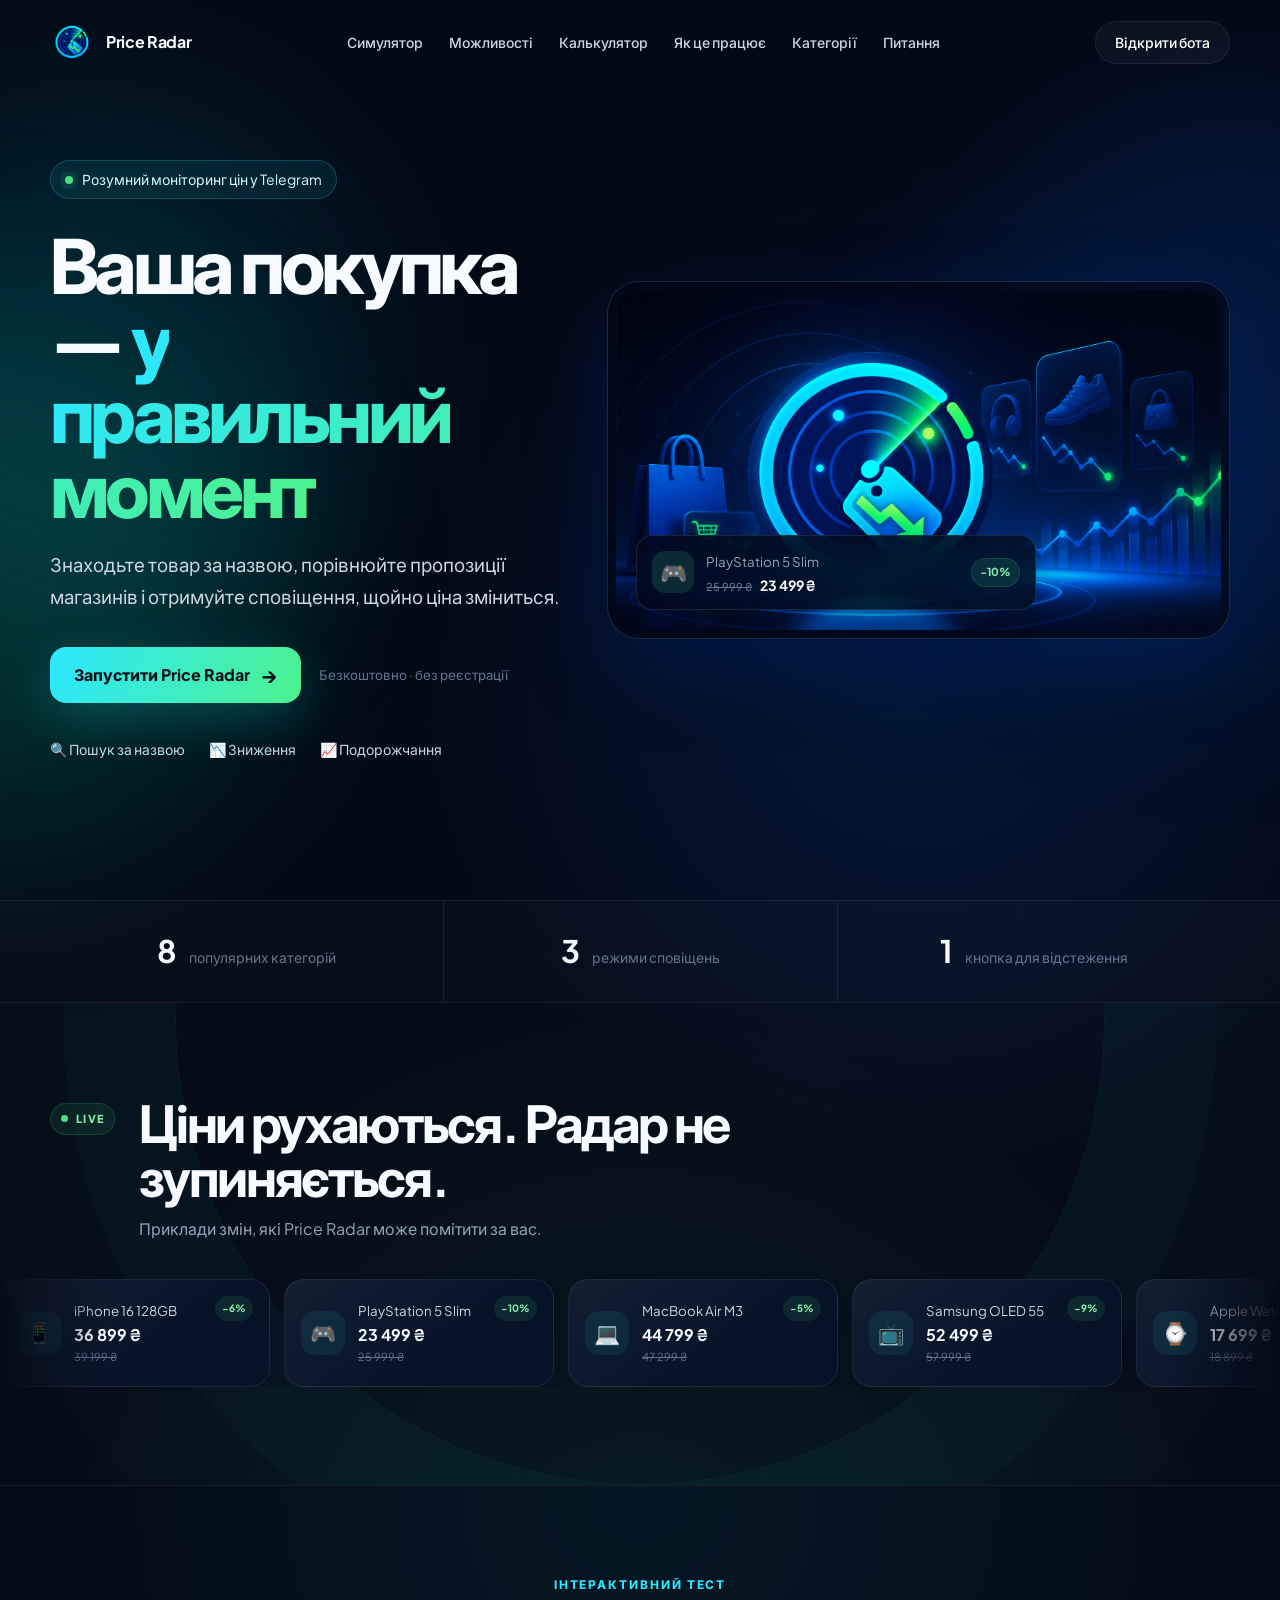
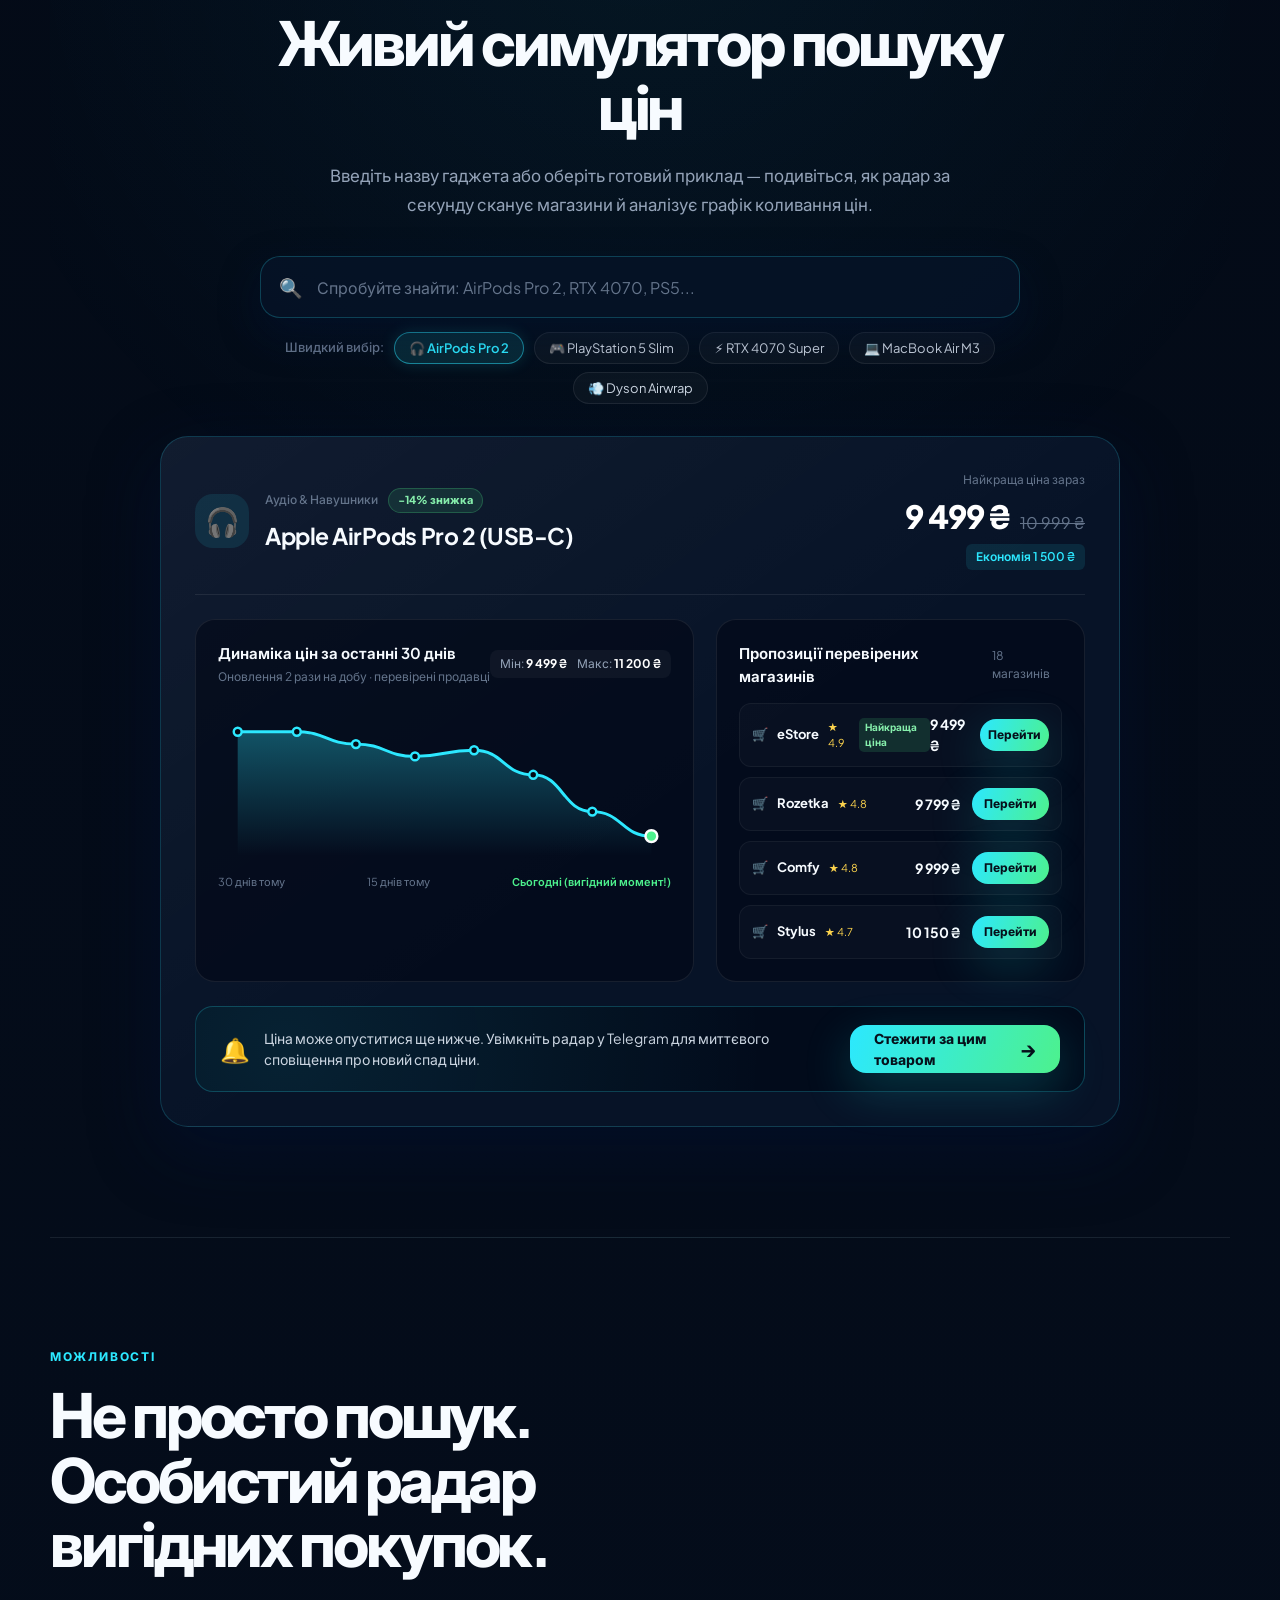
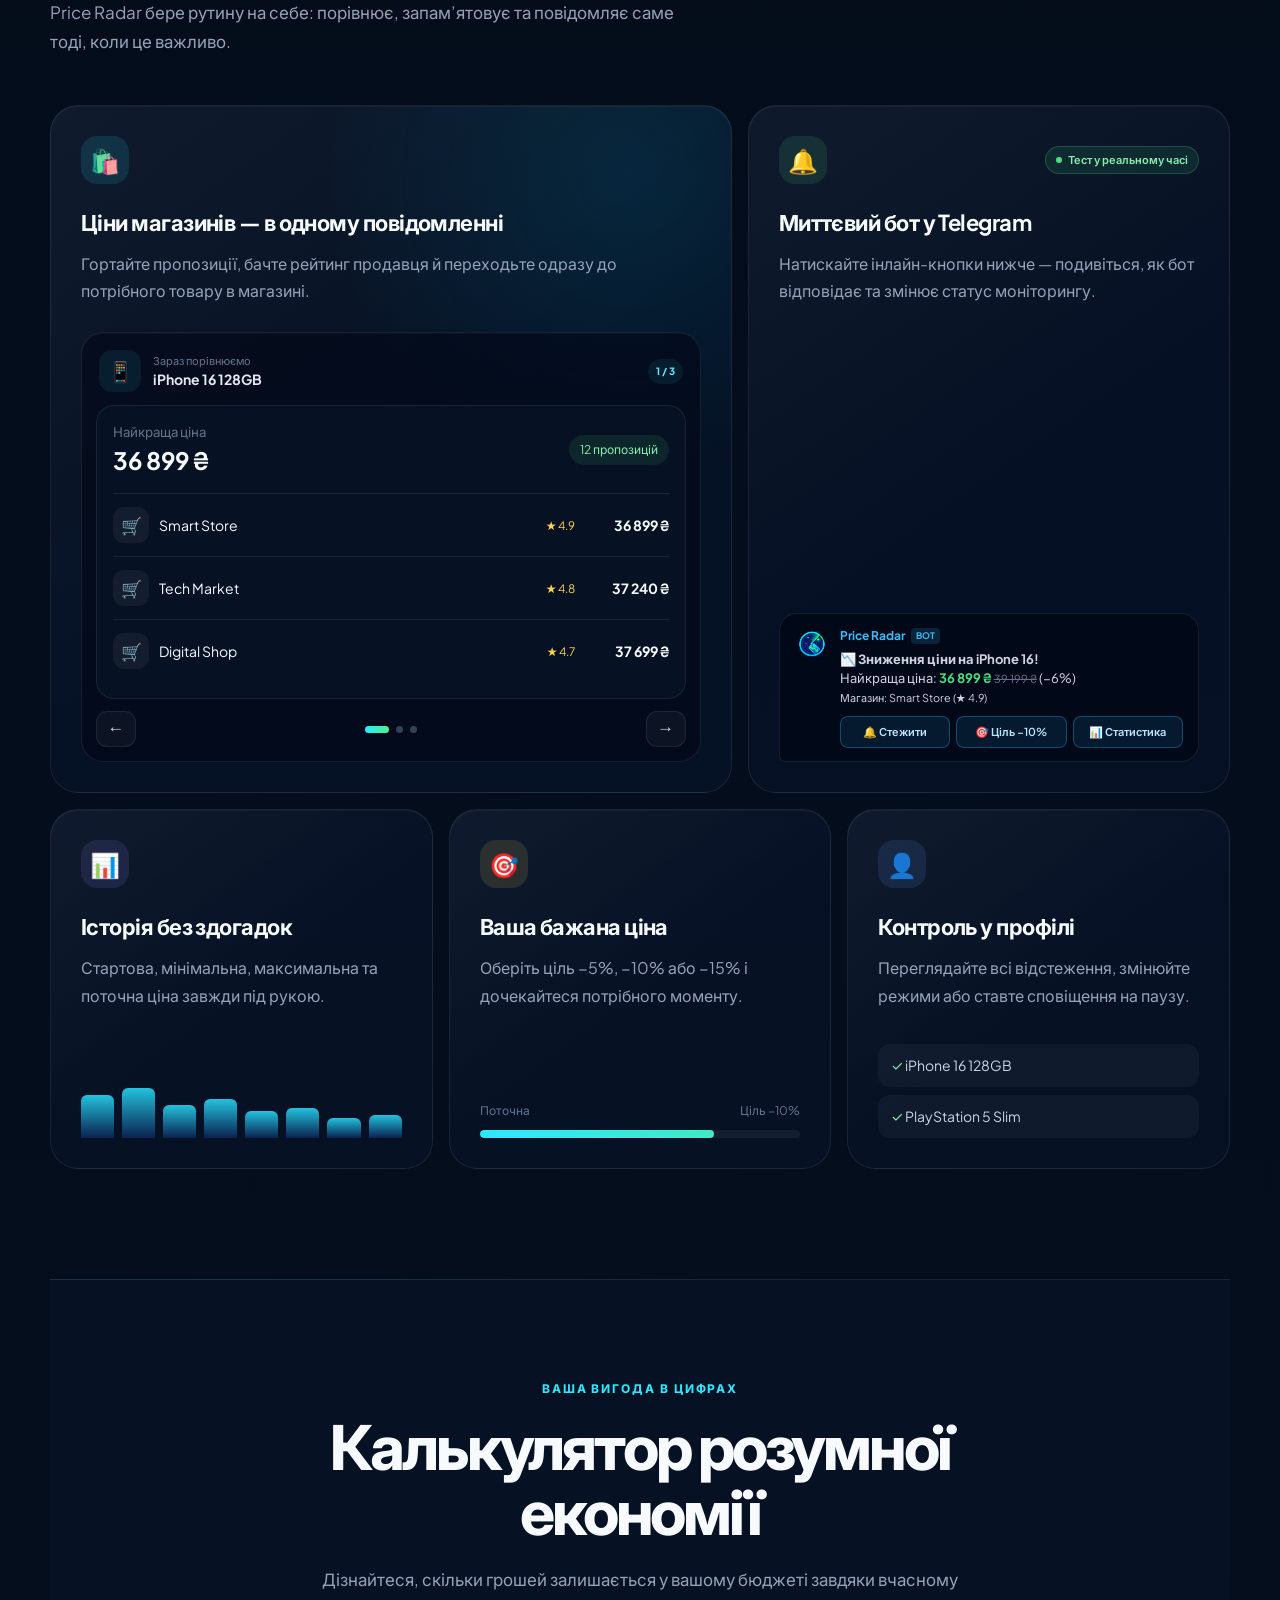
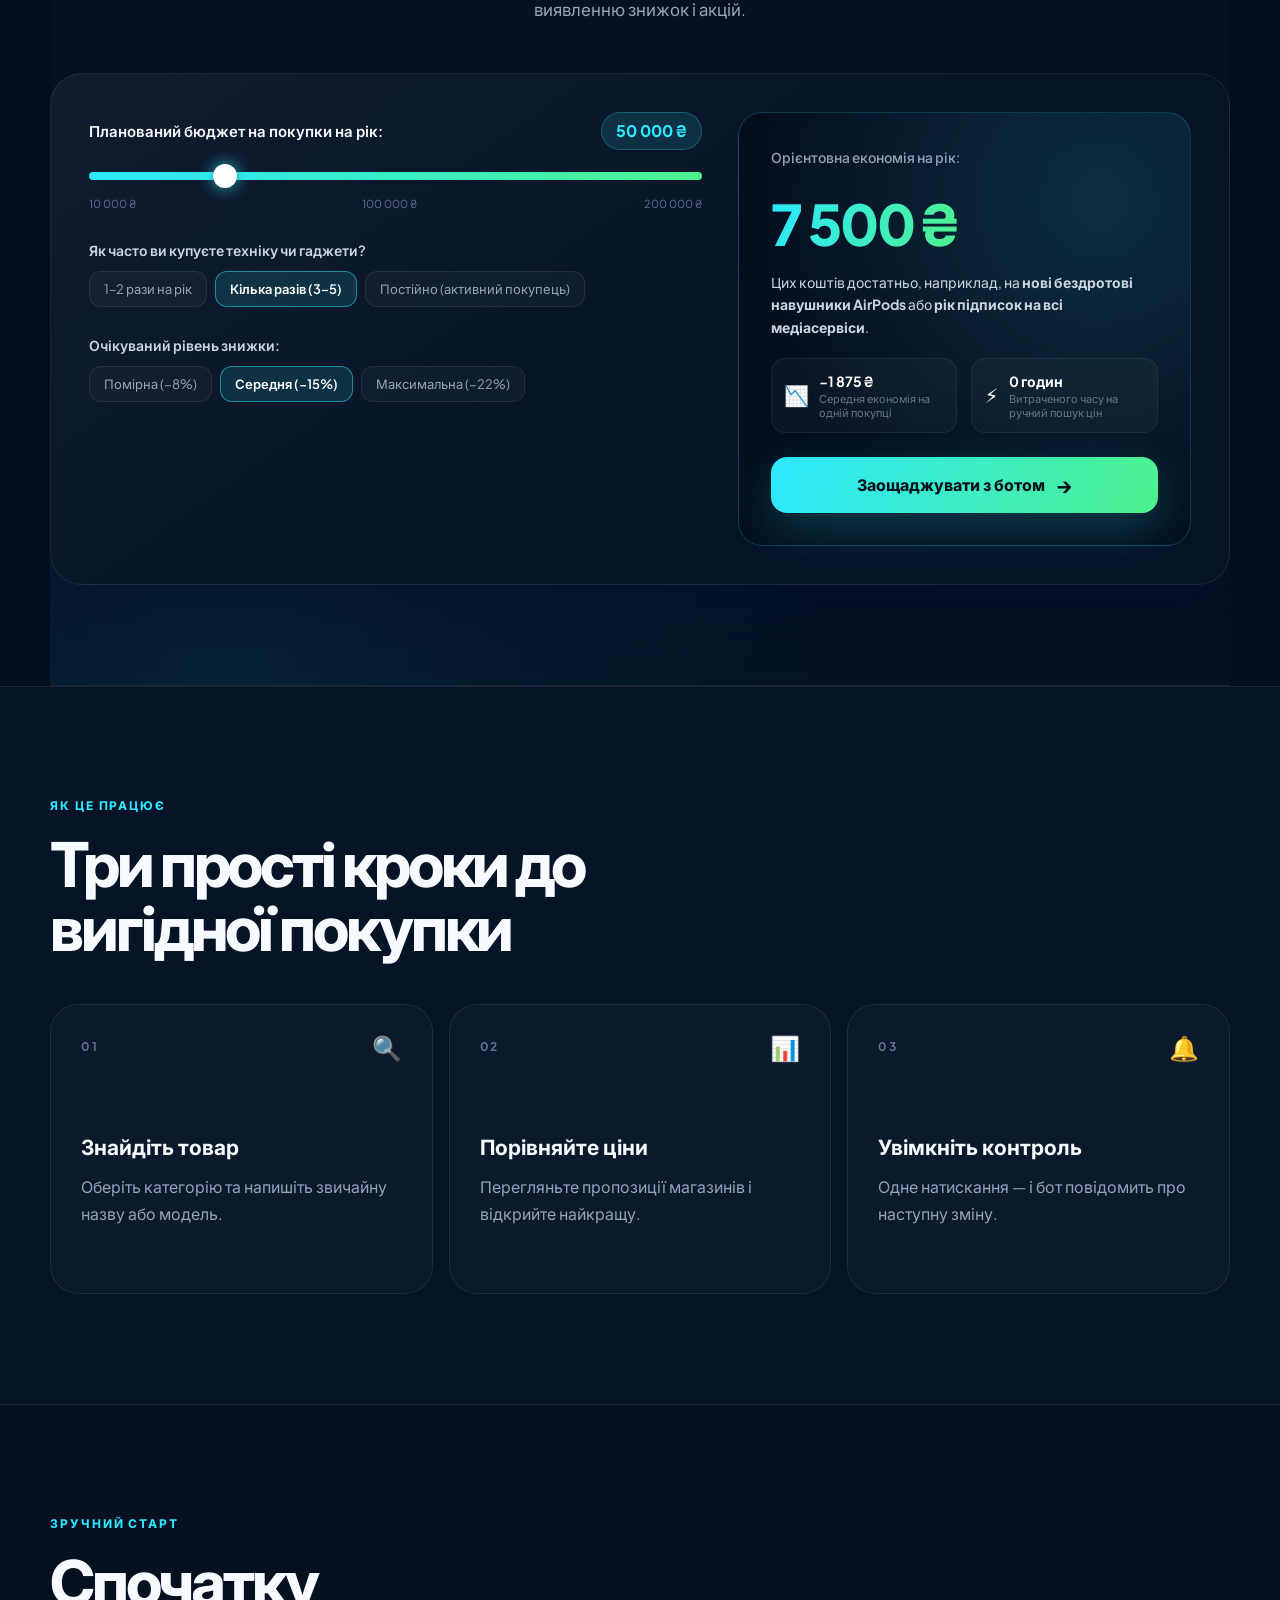
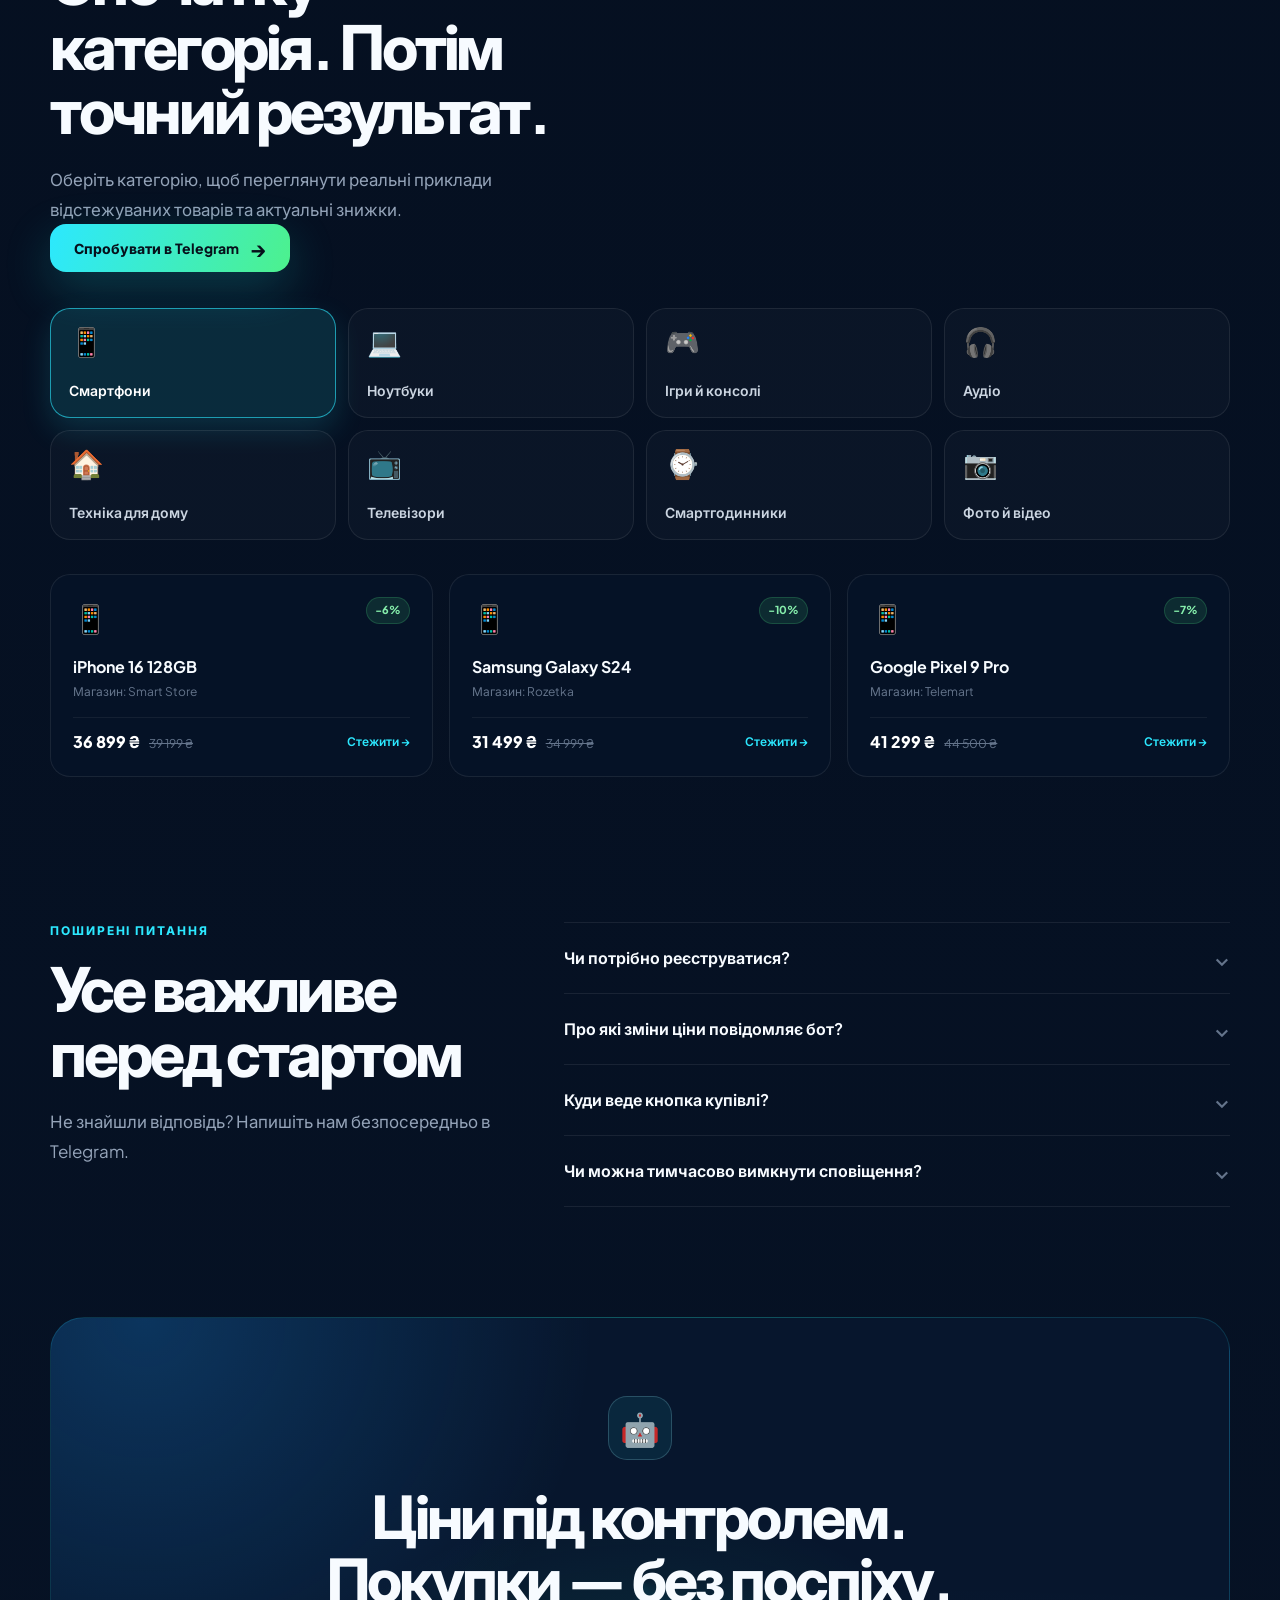
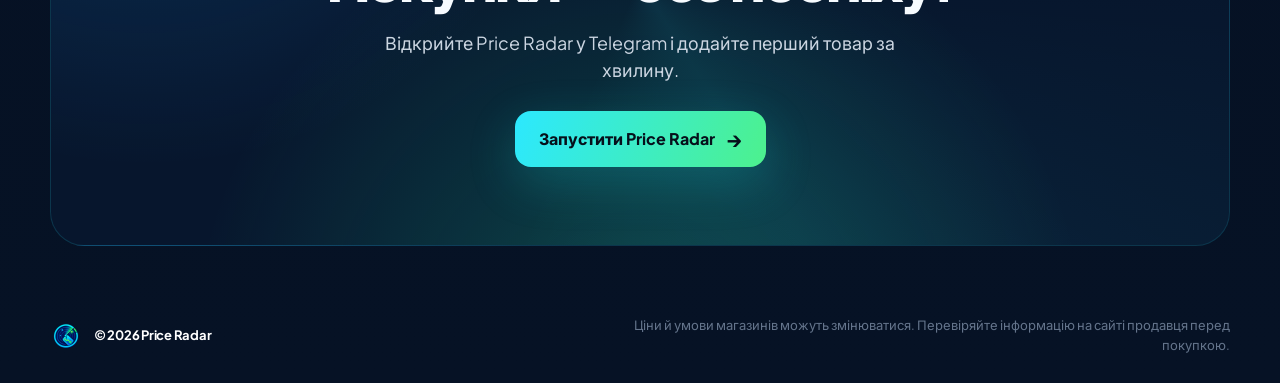
==== commit 5666f7dd: "feat: live radar simulator, savings calculator, interactive bot chat and premium UI polish" ====
--- a/index.html
+++ b/index.html
@@ -12,6 +12,9 @@
     <meta property="og:url" content="https://ludiscooter.github.io/price-radar/" />
     <meta property="og:image" content="https://ludiscooter.github.io/price-radar/price-radar-welcome.png" />
     <link rel="icon" href="price-radar-avatar.png" />
+    <link rel="preconnect" href="https://fonts.googleapis.com" />
+    <link rel="preconnect" href="https://fonts.gstatic.com" crossorigin />
+    <link href="https://fonts.googleapis.com/css2?family=Plus+Jakarta+Sans:ital,wght@0,400..800;1,400..800&family=Inter:wght@400..700&display=swap" rel="stylesheet" />
     <link rel="stylesheet" href="styles-v4.css" />
     <link rel="stylesheet" href="motion-v4.css" />
     <script>document.documentElement.classList.add('js')</script>
@@ -28,8 +31,11 @@
         <span>Price Radar</span>
       </a>
       <nav aria-label="Основна навігація">
+        <a href="#demo">Симулятор</a>
         <a href="#features">Можливості</a>
+        <a href="#calculator">Калькулятор</a>
         <a href="#how">Як це працює</a>
+        <a href="#categories">Категорії</a>
         <a href="#faq">Питання</a>
       </nav>
       <a class="header-cta" href="https://t.me/hotline_price_monitor_bot" target="_blank" rel="noreferrer">Відкрити бота</a>
@@ -97,6 +103,116 @@
               <article class="moving-deal"><span>📺</span><div><small>Samsung OLED 55</small><b>52 499 ₴</b><s>57 999 ₴</s></div><em>−9%</em></article>
               <article class="moving-deal"><span>⌚</span><div><small>Apple Watch Series 10</small><b>17 699 ₴</b><s>18 899 ₴</s></div><em>−6%</em></article>
               <article class="moving-deal"><span>🎧</span><div><small>Sony WH-1000XM5</small><b>12 199 ₴</b><s>13 499 ₴</s></div><em>−10%</em></article>
+            </div>
+          </div>
+        </div>
+      </section>
+
+      <!-- NEW: Interactive Radar Scanner Simulator -->
+      <section class="section shell radar-demo-section" id="demo">
+        <div class="section-heading centered">
+          <span class="eyebrow">Інтерактивний тест</span>
+          <h2>Живий симулятор пошуку цін</h2>
+          <p>Введіть назву гаджета або оберіть готовий приклад — подивіться, як радар за секунду сканує магазини й аналізує графік коливання цін.</p>
+        </div>
+
+        <div class="radar-search-box">
+          <div class="search-input-wrap">
+            <span class="search-icon">🔍</span>
+            <input type="text" id="radar-search-input" placeholder="Спробуйте знайти: AirPods Pro 2, RTX 4070, PS5..." aria-label="Пошук товару для симулятора" />
+            <button type="button" id="radar-search-clear" aria-label="Очистити" class="search-clear-btn" style="display:none;">✕</button>
+          </div>
+          <div class="search-chips" id="search-chips">
+            <span class="chips-label">Швидкий вибір:</span>
+            <button type="button" class="chip active" data-product="airpods">🎧 AirPods Pro 2</button>
+            <button type="button" class="chip" data-product="ps5">🎮 PlayStation 5 Slim</button>
+            <button type="button" class="chip" data-product="rtx4070">⚡ RTX 4070 Super</button>
+            <button type="button" class="chip" data-product="macbook">💻 MacBook Air M3</button>
+            <button type="button" class="chip" data-product="dyson">💨 Dyson Airwrap</button>
+          </div>
+        </div>
+
+        <div class="radar-screen" id="radar-screen">
+          <!-- Scanning state -->
+          <div class="radar-scanning" id="radar-scanning" aria-hidden="true" style="display:none;">
+            <div class="radar-sweep-circle">
+              <div class="radar-beam"></div>
+              <div class="radar-blip blip-1"></div>
+              <div class="radar-blip blip-2"></div>
+              <div class="radar-blip blip-3"></div>
+            </div>
+            <p id="radar-scan-status">Скануємо Rozetka, Telemart, Hotline, Comfy...</p>
+          </div>
+
+          <!-- Result card -->
+          <div class="radar-result" id="radar-result">
+            <div class="result-top">
+              <div class="result-item-meta">
+                <span class="result-icon" id="res-icon">🎧</span>
+                <div>
+                  <div class="result-badge-row">
+                    <span class="res-category" id="res-category">Аудіо & Навушники</span>
+                    <span class="res-drop-badge" id="res-drop-badge">−14% знижка</span>
+                  </div>
+                  <h3 id="res-title">Apple AirPods Pro 2 (USB-C)</h3>
+                </div>
+              </div>
+              <div class="result-price-block">
+                <small>Найкраща ціна зараз</small>
+                <div class="price-val">
+                  <span id="res-price">9 499 ₴</span>
+                  <s id="res-old-price">10 999 ₴</s>
+                </div>
+                <span class="price-saving" id="res-saving">Економія 1 500 ₴</span>
+              </div>
+            </div>
+
+            <div class="result-grid">
+              <!-- Left: SVG Price History Chart -->
+              <div class="result-chart-card">
+                <div class="chart-header">
+                  <div>
+                    <h4>Динаміка цін за останні 30 днів</h4>
+                    <span class="chart-sub">Оновлення 2 рази на добу · перевірені продавці</span>
+                  </div>
+                  <div class="chart-stats-pill">
+                    <span>Мін: <b id="chart-min-price">9 499 ₴</b></span>
+                    <span>Макс: <b id="chart-max-price">11 200 ₴</b></span>
+                  </div>
+                </div>
+
+                <div class="chart-svg-wrap" id="chart-container">
+                  <!-- SVG dynamically rendered by JS -->
+                </div>
+
+                <div class="chart-timeline">
+                  <span>30 днів тому</span>
+                  <span>15 днів тому</span>
+                  <span class="today-marker">Сьогодні (вигідний момент!)</span>
+                </div>
+              </div>
+
+              <!-- Right: Stores Comparison -->
+              <div class="result-stores-card">
+                <div class="stores-header">
+                  <h4>Пропозиції перевірених магазинів</h4>
+                  <span class="stores-count" id="res-stores-count">18 магазинів</span>
+                </div>
+                <div class="stores-list" id="res-stores-list">
+                  <!-- Populated by JS -->
+                </div>
+              </div>
+            </div>
+
+            <!-- Bot CTA banner inside result -->
+            <div class="result-bot-cta">
+              <div class="bot-cta-info">
+                <span>🔔</span>
+                <p>Ціна може опуститися ще нижче. Увімкніть радар у Telegram для миттєвого сповіщення про новий спад ціни.</p>
+              </div>
+              <a href="https://t.me/hotline_price_monitor_bot" target="_blank" rel="noreferrer" class="primary-cta small" id="res-tg-link">
+                Стежити за цим товаром <b>→</b>
+              </a>
             </div>
           </div>
         </div>
@@ -138,12 +254,39 @@
               </div>
             </div>
           </article>
-          <article class="card changes">
-            <span class="card-icon green">🔔</span>
-            <h3>Будь-яка зміна ціни</h3>
-            <p>Дізнавайтеся і про зниження, і про подорожчання. Без повторів, якщо ціна не змінилася.</p>
-            <div class="notification"><img src="price-radar-avatar.png" alt="" /><span><b>Price Radar</b><small>📉 Ціна знизилася на <strong>2 300 ₴</strong></small></span><time>зараз</time></div>
+
+          <!-- Interactive Telegram Bot Mockup Card -->
+          <article class="card changes tg-mockup-card">
+            <div class="card-header-flex">
+              <span class="card-icon green">🔔</span>
+              <span class="live-indicator-pill"><i></i> Тест у реальному часі</span>
+            </div>
+            <h3>Миттєвий бот у Telegram</h3>
+            <p>Натискайте інлайн-кнопки нижче — подивіться, як бот відповідає та змінює статус моніторингу.</p>
+            <div class="tg-chat-preview" id="tg-chat-preview">
+              <div class="tg-msg-bubble bot">
+                <img src="price-radar-avatar.png" alt="" class="tg-msg-avatar" />
+                <div class="tg-msg-content">
+                  <div class="tg-msg-sender">Price Radar <span class="tg-bot-badge">bot</span></div>
+                  <div class="tg-msg-text">
+                    📉 <b>Зниження ціни на iPhone 16!</b><br />
+                    Найкраща ціна: <strong class="highlight-green">36 899 ₴</strong> <s>39 199 ₴</s> (−6%)<br />
+                    <small>Магазин: Smart Store (★ 4.9)</small>
+                  </div>
+                  <div class="tg-inline-keyboard" id="tg-inline-kb">
+                    <button type="button" class="tg-btn" data-action="track">🔔 Стежити</button>
+                    <button type="button" class="tg-btn" data-action="target">🎯 Ціль −10%</button>
+                    <button type="button" class="tg-btn" data-action="stats">📊 Статистика</button>
+                  </div>
+                </div>
+              </div>
+              <div class="tg-reply-toast" id="tg-reply-toast" style="display:none;">
+                <span id="tg-reply-icon">✅</span>
+                <span id="tg-reply-text">Режим сповіщень активовано!</span>
+              </div>
+            </div>
           </article>
+
           <article class="card small-card">
             <span class="card-icon violet">📊</span>
             <h3>Історія без здогадок</h3>
@@ -165,6 +308,84 @@
         </div>
       </section>
 
+      <!-- NEW: Savings Calculator Section -->
+      <section class="section shell calculator-section" id="calculator">
+        <div class="section-heading centered">
+          <span class="eyebrow">Ваша вигода в цифрах</span>
+          <h2>Калькулятор розумної економії</h2>
+          <p>Дізнайтеся, скільки грошей залишається у вашому бюджеті завдяки вчасному виявленню знижок і акцій.</p>
+        </div>
+
+        <div class="calc-card">
+          <div class="calc-inputs">
+            <div class="calc-input-group">
+              <div class="calc-label-row">
+                <label for="budget-range">Планований бюджет на покупки на рік:</label>
+                <span class="calc-badge-val" id="budget-display">50 000 ₴</span>
+              </div>
+              <input type="range" id="budget-range" min="10000" max="200000" step="5000" value="50000" class="gradient-slider" />
+              <div class="slider-marks">
+                <span>10 000 ₴</span>
+                <span>100 000 ₴</span>
+                <span>200 000 ₴</span>
+              </div>
+            </div>
+
+            <div class="calc-input-group">
+              <span class="calc-group-title">Як часто ви купуєте техніку чи гаджети?</span>
+              <div class="calc-freq-chips" id="calc-freq-chips">
+                <button type="button" class="freq-btn" data-factor="0.85">1–2 рази на рік</button>
+                <button type="button" class="freq-btn active" data-factor="1">Кілька разів (3–5)</button>
+                <button type="button" class="freq-btn" data-factor="1.2">Постійно (активний покупець)</button>
+              </div>
+            </div>
+
+            <div class="calc-input-group">
+              <span class="calc-group-title">Очікуваний рівень знижки:</span>
+              <div class="calc-discount-chips" id="calc-discount-chips">
+                <button type="button" class="disc-btn" data-percent="0.08">Помірна (−8%)</button>
+                <button type="button" class="disc-btn active" data-percent="0.15">Середня (−15%)</button>
+                <button type="button" class="disc-btn" data-percent="0.22">Максимальна (−22%)</button>
+              </div>
+            </div>
+          </div>
+
+          <div class="calc-results">
+            <div class="calc-result-glow"></div>
+            <div class="calc-results-content">
+              <span class="calc-res-label">Орієнтовна економія на рік:</span>
+              <div class="calc-res-amount">
+                <span id="savings-amount">7 500 ₴</span>
+              </div>
+              <p class="calc-res-caption" id="savings-caption">
+                Цих коштів достатньо, наприклад, на <b>нові бездротові навушники</b> або <b>рік підписок на всі сервіси</b>.
+              </p>
+
+              <div class="calc-perks">
+                <div class="perk-item">
+                  <span>📉</span>
+                  <div>
+                    <b id="perk-avg-discount">−1 875 ₴</b>
+                    <small>Середня економія на одній покупці</small>
+                  </div>
+                </div>
+                <div class="perk-item">
+                  <span>⚡</span>
+                  <div>
+                    <b>0 годин</b>
+                    <small>Витраченого часу на ручний пошук цін</small>
+                  </div>
+                </div>
+              </div>
+
+              <a class="primary-cta calc-cta" href="https://t.me/hotline_price_monitor_bot" target="_blank" rel="noreferrer">
+                Заощаджувати з ботом <b>→</b>
+              </a>
+            </div>
+          </div>
+        </div>
+      </section>
+
       <section class="how" id="how">
         <div class="section shell">
           <div class="section-heading">
@@ -179,22 +400,28 @@
         </div>
       </section>
 
-      <section class="section shell categories-section">
+      <!-- UPDATED: Interactive Categories with Dynamic Deals Showcase -->
+      <section class="section shell categories-section" id="categories">
         <div class="section-heading compact">
           <span class="eyebrow">Зручний старт</span>
           <h2>Спочатку категорія. Потім точний результат.</h2>
-          <p>Фільтр доступний ще до пошуку, тому бот швидше розуміє, який саме товар вам потрібен.</p>
+          <p>Оберіть категорію, щоб переглянути реальні приклади відстежуваних товарів та актуальні знижки.</p>
           <a class="primary-cta small" href="https://t.me/hotline_price_monitor_bot" target="_blank" rel="noreferrer">Спробувати в Telegram <b>→</b></a>
         </div>
-        <div class="categories">
-          <span><i>📱</i>Смартфони</span>
-          <span><i>💻</i>Ноутбуки</span>
-          <span><i>📺</i>Телевізори</span>
-          <span><i>🏠</i>Техніка для дому</span>
-          <span><i>🎮</i>Ігри й консолі</span>
-          <span><i>🎧</i>Аудіо</span>
-          <span><i>⌚</i>Смартгодинники</span>
-          <span><i>📷</i>Фото й відео</span>
+        <div class="categories-wrap">
+          <div class="categories" id="categories-list">
+            <button type="button" class="cat-pill active" data-cat="phones"><i>📱</i>Смартфони</button>
+            <button type="button" class="cat-pill" data-cat="laptops"><i>💻</i>Ноутбуки</button>
+            <button type="button" class="cat-pill" data-cat="games"><i>🎮</i>Ігри й консолі</button>
+            <button type="button" class="cat-pill" data-cat="audio"><i>🎧</i>Аудіо</button>
+            <button type="button" class="cat-pill" data-cat="home"><i>🏠</i>Техніка для дому</button>
+            <button type="button" class="cat-pill" data-cat="tvs"><i>📺</i>Телевізори</button>
+            <button type="button" class="cat-pill" data-cat="watches"><i>⌚</i>Смартгодинники</button>
+            <button type="button" class="cat-pill" data-cat="photo"><i>📷</i>Фото й відео</button>
+          </div>
+          <div class="cat-showcase-panel" id="cat-showcase-panel">
+            <!-- Populated dynamically by JS -->
+          </div>
         </div>
       </section>
 
@@ -226,5 +453,20 @@
       <span class="brand-mini"><img src="price-radar-avatar.png" alt="" /> © 2026 Price Radar</span>
       <p>Ціни й умови магазинів можуть змінюватися. Перевіряйте інформацію на сайті продавця перед покупкою.</p>
     </footer>
+
+    <!-- Floating Telegram Quick Action Button -->
+    <a href="https://t.me/hotline_price_monitor_bot" target="_blank" rel="noreferrer" class="floating-tg" id="floating-tg" aria-label="Відкрити Price Radar в Telegram">
+      <span class="tg-pulse-ring"></span>
+      <span class="floating-tg-icon">
+        <svg width="22" height="22" viewBox="0 0 24 24" fill="currentColor">
+          <path d="M12 2C6.48 2 2 6.48 2 12C2 17.52 6.48 22 12 22C17.52 22 22 17.52 22 12C22 6.48 17.52 2 12 2ZM16.64 8.8C16.49 10.38 15.82 14.34 15.48 16.17C15.34 16.94 15.05 17.2 14.78 17.23C14.18 17.28 13.73 16.84 13.15 16.46C12.24 15.86 11.73 15.49 10.85 14.91C9.83 14.24 10.49 13.87 11.07 13.27C11.22 13.11 13.87 10.69 13.92 10.47C13.93 10.44 13.93 10.34 13.87 10.29C13.81 10.24 13.72 10.26 13.65 10.28C13.56 10.3 12.13 11.24 9.35 13.12C8.94 13.4 8.57 13.54 8.24 13.53C7.87 13.52 7.17 13.32 6.64 13.15C6 12.94 5.46 12.83 5.51 12.47C5.53 12.28 5.79 12.09 6.28 11.89C9.33 10.56 11.37 9.68 12.4 9.25C15.34 8.03 15.96 7.82 16.36 7.82C16.45 7.82 16.65 7.84 16.78 7.95C16.89 8.04 16.92 8.17 16.93 8.26C16.93 8.35 16.64 8.8 16.64 8.8Z"/>
+        </svg>
+      </span>
+      <span class="floating-tg-copy">
+        <b>Price Radar</b>
+        <small>Запустити в Telegram</small>
+      </span>
+      <em class="floating-tg-badge">1</em>
+    </a>
   </body>
 </html>
--- a/styles-v4.css
+++ b/styles-v4.css
@@ -1 +1,1959 @@
-:root{--bg:#030914;--panel:#071327;--text:#f7fbff;--muted:#94a3b8;--line:rgba(255,255,255,.08);--cyan:#2ce8ff;--green:#4df18d}*{box-sizing:border-box}html{scroll-behavior:smooth}body{margin:0;color:var(--text);font-family:Inter,system-ui,-apple-system,BlinkMacSystemFont,"Segoe UI",Roboto,"Apple Color Emoji","Segoe UI Emoji","Noto Color Emoji",sans-serif;background:radial-gradient(circle at 72% 8%,rgba(0,101,255,.15),transparent 32rem),linear-gradient(180deg,#030914,#061225);line-height:1.5}.shell{width:min(1180px,calc(100% - 40px));margin-inline:auto}.header{height:84px;display:flex;align-items:center;justify-content:space-between;position:relative;z-index:10}.brand,.brand-mini{display:flex;align-items:center;gap:12px;color:#fff;text-decoration:none;font-weight:700;letter-spacing:-.02em}.brand img{width:44px;height:44px;border-radius:15px}.header nav{display:flex;gap:30px}.header nav a,.header-cta{color:#cbd5e1;text-decoration:none;font-size:14px;transition:.2s}.header nav a:hover{color:#fff}.header-cta{padding:10px 19px;border:1px solid var(--line);border-radius:999px;background:rgba(255,255,255,.04);color:#fff}.header-cta:hover{border-color:rgba(44,232,255,.4);background:rgba(255,255,255,.08)}.hero{min-height:calc(100vh - 84px);display:grid;grid-template-columns:.9fr 1.1fr;align-items:center;gap:48px;padding-block:26px 90px;position:relative}.hero:before{content:"";position:absolute;left:-240px;top:0;width:560px;height:560px;border-radius:50%;background:rgba(0,216,255,.1);filter:blur(90px);pointer-events:none}.hero-copy{position:relative;z-index:2}.status{display:inline-flex;align-items:center;gap:9px;padding:8px 14px;border:1px solid rgba(44,232,255,.2);border-radius:999px;background:rgba(44,232,255,.07);color:#cffafe;font-size:14px}.status i{width:8px;height:8px;border-radius:50%;background:#4ade80;box-shadow:0 0 0 5px rgba(74,222,128,.1)}h1{margin:27px 0 0;font-size:clamp(48px,6vw,76px);line-height:.98;letter-spacing:-.06em;font-weight:650}h1 span{background:linear-gradient(102deg,var(--cyan),var(--green));-webkit-background-clip:text;background-clip:text;color:transparent}.hero-copy>p{max-width:600px;margin:24px 0 0;color:#cbd5e1;font-size:19px;line-height:1.7}.hero-actions{display:flex;align-items:center;gap:18px;margin-top:34px}.primary-cta{display:inline-flex;min-height:56px;align-items:center;justify-content:center;gap:11px;padding:0 24px;border-radius:16px;background:linear-gradient(110deg,var(--cyan),var(--green));box-shadow:0 16px 48px rgba(25,225,225,.22);color:#06101b;text-decoration:none;font-weight:750;transition:.2s}.primary-cta:hover{transform:translateY(-2px);box-shadow:0 20px 58px rgba(25,225,225,.32)}.primary-cta b{font-size:21px}.primary-cta.small{min-height:48px;margin-top:28px;font-size:14px}.hero-actions small{color:#64748b}.micro-features{display:flex;flex-wrap:wrap;gap:14px 24px;margin-top:36px;color:#cbd5e1;font-size:14px}.micro-features span{display:inline-flex;align-items:center;gap:6px}.hero-visual{position:relative;padding:8px;border:1px solid rgba(165,243,252,.15);border-radius:32px;background:rgba(2,6,23,.7);box-shadow:0 28px 70px rgba(0,30,100,.5)}.hero-visual>img{display:block;width:100%;aspect-ratio:16/9;object-fit:cover;border-radius:25px}.push{position:absolute;left:28px;bottom:28px;display:flex;align-items:center;gap:12px;max-width:330px;padding:13px 15px;border:1px solid rgba(255,255,255,.1);border-radius:16px;background:rgba(2,8,23,.82);backdrop-filter:blur(18px);box-shadow:0 16px 38px rgba(0,0,0,.3)}.push-icon{display:grid;place-items:center;width:42px;height:42px;border-radius:13px;background:rgba(74,222,128,.14);font-size:22px;line-height:1}.push span:last-child{display:flex;flex-direction:column}.push small{color:#64748b}.push b{margin-top:2px;font-size:14px}.stats{border-block:1px solid rgba(255,255,255,.07);background:rgba(255,255,255,.02)}.stats-grid{display:grid;grid-template-columns:repeat(3,1fr)}.stats-grid>div{display:flex;align-items:baseline;justify-content:center;gap:12px;padding:27px 22px}.stats-grid>div+div{border-left:1px solid rgba(255,255,255,.07)}.stats b{font-size:31px}.stats span{color:#64748b;font-size:14px}.section{padding-block:120px}.section-heading{max-width:730px}.section-heading.compact{max-width:520px}.eyebrow{display:block;margin-bottom:15px;color:var(--cyan);font-size:12px;font-weight:750;letter-spacing:.16em;text-transform:uppercase}.section h2,.cta-panel h2{margin:0;font-size:clamp(36px,5vw,62px);line-height:1.04;letter-spacing:-.05em;font-weight:650}.section-heading>p{max-width:650px;margin:23px 0 0;color:var(--muted);font-size:17px;line-height:1.75}.bento{display:grid;grid-template-columns:repeat(12,1fr);gap:16px;margin-top:48px}.card{min-height:360px;display:flex;flex-direction:column;padding:30px;border:1px solid var(--line);border-radius:28px;background:linear-gradient(145deg,rgba(255,255,255,.045),transparent 55%),rgba(7,19,39,.78);box-shadow:inset 0 1px rgba(255,255,255,.04)}.offers{grid-column:span 7;min-height:515px;background:radial-gradient(circle at 85% 10%,rgba(0,215,255,.1),transparent 19rem),linear-gradient(145deg,rgba(255,255,255,.045),transparent 55%),rgba(7,19,39,.84)}.changes{grid-column:span 5}.small-card{grid-column:span 4}.card-icon{display:grid;place-items:center;width:48px;height:48px;border-radius:16px;font-size:24px;line-height:1}.cyan{background:rgba(44,232,255,.12)}.green{background:rgba(74,222,128,.12)}.violet{background:rgba(167,139,250,.12)}.amber{background:rgba(252,211,77,.12)}.blue{background:rgba(96,165,250,.12)}.card h3{margin:22px 0 0;font-size:22px;letter-spacing:-.025em}.card>p{max-width:560px;margin:11px 0 0;color:var(--muted);line-height:1.7}.offer-list{margin-top:30px;padding:16px;border:1px solid var(--line);border-radius:18px;background:#061123}.offer-head{display:flex;align-items:center;justify-content:space-between;padding-bottom:15px;border-bottom:1px solid var(--line)}.offer-head>span{display:flex;flex-direction:column}.offer-head small{color:#64748b}.offer-head b{font-size:24px}.offer-head em{padding:6px 11px;border-radius:99px;background:rgba(74,222,128,.1);color:#86efac;font-size:12px;font-style:normal}.shop{display:flex;align-items:center;gap:10px;padding:13px 0;border-bottom:1px solid var(--line);font-size:14px}.shop:last-child{border:0}.shop i{display:grid;place-items:center;width:36px;height:36px;border-radius:11px;background:rgba(255,255,255,.05);font-style:normal;font-size:17px;line-height:1}.shop span{flex:1}.shop small{color:#fcd34d}.shop>b{min-width:84px;text-align:right}.notification{display:flex;align-items:flex-start;gap:11px;margin-top:auto;padding:15px;border:1px solid var(--line);border-radius:16px;background:rgba(2,8,20,.7)}.notification img{width:40px;height:40px;border-radius:12px}.notification>span{display:flex;flex:1;flex-direction:column}.notification small{margin-top:4px;color:#cbd5e1}.notification strong{color:#86efac}.notification time{color:#475569;font-size:11px}.bars{height:96px;display:flex;align-items:flex-end;gap:8px;margin-top:auto;padding-top:26px}.bars i{flex:1;min-height:18%;border-radius:6px 6px 0 0;background:linear-gradient(180deg,rgba(40,226,255,.85),rgba(30,102,255,.2))}.target-label{display:flex;justify-content:space-between;margin-top:auto;padding-top:30px;color:#64748b;font-size:12px}.progress{height:8px;margin-top:10px;overflow:hidden;border-radius:99px;background:rgba(255,255,255,.06)}.progress i{display:block;width:73%;height:100%;border-radius:inherit;background:linear-gradient(90deg,var(--cyan),var(--green))}.tracked{display:grid;gap:8px;margin-top:auto;padding-top:25px}.tracked span{padding:11px 13px;border-radius:12px;background:rgba(255,255,255,.04);color:#cbd5e1;font-size:14px}.tracked span::first-letter{color:#86efac}.how{border-block:1px solid var(--line);background:#071327}.steps{display:grid;grid-template-columns:repeat(3,1fr);gap:16px;margin-top:46px}.steps article{min-height:290px;padding:30px;border:1px solid var(--line);border-radius:28px;background:rgba(255,255,255,.025);transition:.2s}.steps article:hover{transform:translateY(-4px);border-color:rgba(44,232,255,.22);background:rgba(255,255,255,.04)}.steps article>span{display:flex;align-items:center;justify-content:space-between}.steps article span b{color:#64748b;font-size:12px;letter-spacing:.14em}.steps article span i{font-size:24px;font-style:normal;line-height:1}.steps h3{margin:72px 0 0;font-size:21px}.steps p{margin:10px 0 0;color:var(--muted);line-height:1.7}.categories-section,.faq{display:grid;grid-template-columns:.8fr 1.2fr;align-items:center;gap:70px}.categories{display:grid;grid-template-columns:repeat(4,1fr);gap:12px}.categories span{min-height:136px;display:flex;flex-direction:column;justify-content:space-between;padding:17px;border:1px solid var(--line);border-radius:20px;background:rgba(255,255,255,.025);color:#e2e8f0;font-size:14px;transition:.2s}.categories span:hover{border-color:rgba(44,232,255,.23);background:rgba(44,232,255,.045)}.categories i{font-size:28px;font-style:normal;line-height:1}.faq{align-items:start;padding-top:35px}.faq-list{border-block:1px solid var(--line)}details{border-bottom:1px solid var(--line)}details:last-child{border:0}summary{display:flex;align-items:center;gap:20px;padding:20px 0;cursor:pointer;list-style:none;font-weight:650}summary::-webkit-details-marker{display:none}summary span{margin-left:auto;color:#64748b;font-size:20px;transition:.2s}details[open] summary span{transform:rotate(180deg)}details p{max-width:650px;margin:0;padding:0 40px 20px 0;color:var(--muted);line-height:1.7}.cta-wrap{padding-bottom:42px}.cta-panel{position:relative;overflow:hidden;padding:78px 30px;border:1px solid rgba(44,232,255,.15);border-radius:34px;background:radial-gradient(circle at 50% 120%,rgba(33,241,174,.23),transparent 28rem),radial-gradient(circle at 8% 0%,rgba(27,155,255,.23),transparent 28rem),#07162d;text-align:center}.bot-icon{display:grid;place-items:center;width:64px;height:64px;margin:0 auto 24px;border:1px solid rgba(165,243,252,.2);border-radius:19px;background:rgba(44,232,255,.08);font-size:32px;line-height:1}.cta-panel h2{font-size:clamp(38px,5vw,60px)}.cta-panel p{max-width:580px;margin:20px auto 28px;color:#cbd5e1;font-size:18px}.footer{display:flex;align-items:center;justify-content:space-between;gap:25px;padding-block:28px;color:#64748b;font-size:13px}.brand-mini img{width:32px;height:32px;border-radius:11px}.footer p{max-width:600px;margin:0;text-align:right}@media(max-width:900px){.header nav{display:none}.hero{grid-template-columns:1fr;padding-top:45px}.hero-copy{text-align:center}.status{margin-inline:auto}.hero-copy>p{margin-inline:auto}.hero-actions,.micro-features{justify-content:center}.hero-visual{max-width:760px;margin-inline:auto}.offers,.changes,.small-card{grid-column:span 12}.card{min-height:auto}.steps{grid-template-columns:1fr}.steps article{min-height:220px}.steps h3{margin-top:42px}.categories-section,.faq{grid-template-columns:1fr}.categories-section{gap:45px}.faq{gap:35px}.categories{grid-template-columns:repeat(4,1fr)}}@media(max-width:640px){.shell{width:min(100% - 28px,1180px)}.header{height:72px}.brand img{width:40px;height:40px}.header-cta{display:none}.hero{min-height:auto;padding-block:40px 70px}.status{font-size:12px}.hero-copy>p{font-size:17px}.hero-actions{flex-direction:column}.primary-cta{width:100%}.micro-features{gap:10px 16px}.hero-visual{padding:5px;border-radius:23px}.hero-visual>img{border-radius:18px}.push{left:14px;right:14px;bottom:14px;max-width:none}.stats-grid{grid-template-columns:1fr}.stats-grid>div+div{border-left:0;border-top:1px solid var(--line)}.section{padding-block:82px}.card{padding:22px;border-radius:22px}.offer-head em{display:none}.shop small{display:none}.shop>b{min-width:76px}.categories{grid-template-columns:repeat(2,1fr)}.categories span{min-height:116px}.footer{align-items:flex-start;flex-direction:column}.footer p{text-align:left}.cta-panel{padding:58px 20px}.cta-wrap{width:calc(100% - 20px)}}@media(prefers-reduced-motion:reduce){html{scroll-behavior:auto}*,*:before,*:after{transition-duration:.01ms!important;animation-duration:.01ms!important}}
+:root {
+  --bg: #030914;
+  --panel: #071327;
+  --text: #f7fbff;
+  --muted: #94a3b8;
+  --line: rgba(255, 255, 255, 0.08);
+  --cyan: #2ce8ff;
+  --green: #4df18d;
+}
+
+* {
+  box-sizing: border-box;
+}
+
+html {
+  scroll-behavior: smooth;
+}
+
+body {
+  margin: 0;
+  color: var(--text);
+  font-family: 'Plus Jakarta Sans', Inter, system-ui, -apple-system, BlinkMacSystemFont, "Segoe UI", Roboto, sans-serif;
+  background: radial-gradient(circle at 72% 8%, rgba(0, 101, 255, 0.15), transparent 32rem), linear-gradient(180deg, #030914, #061225);
+  line-height: 1.5;
+  -webkit-font-smoothing: antialiased;
+}
+
+.shell {
+  width: min(1180px, calc(100% - 40px));
+  margin-inline: auto;
+}
+
+.header {
+  height: 84px;
+  display: flex;
+  align-items: center;
+  justify-content: space-between;
+  position: relative;
+  z-index: 10;
+}
+
+.brand,
+.brand-mini {
+  display: flex;
+  align-items: center;
+  gap: 12px;
+  color: #fff;
+  text-decoration: none;
+  font-weight: 700;
+  letter-spacing: -0.02em;
+}
+
+.brand img {
+  width: 44px;
+  height: 44px;
+  border-radius: 15px;
+}
+
+.header nav {
+  display: flex;
+  gap: 26px;
+}
+
+.header nav a,
+.header-cta {
+  color: #cbd5e1;
+  text-decoration: none;
+  font-size: 14px;
+  font-weight: 500;
+  transition: 0.2s;
+}
+
+.header nav a:hover {
+  color: #fff;
+}
+
+.header-cta {
+  padding: 10px 19px;
+  border: 1px solid var(--line);
+  border-radius: 999px;
+  background: rgba(255, 255, 255, 0.04);
+  color: #fff;
+}
+
+.header-cta:hover {
+  border-color: rgba(44, 232, 255, 0.4);
+  background: rgba(255, 255, 255, 0.08);
+}
+
+.hero {
+  min-height: calc(100vh - 84px);
+  display: grid;
+  grid-template-columns: 0.9fr 1.1fr;
+  align-items: center;
+  gap: 48px;
+  padding-block: 26px 90px;
+  position: relative;
+}
+
+.hero:before {
+  content: "";
+  position: absolute;
+  left: -240px;
+  top: 0;
+  width: 560px;
+  height: 560px;
+  border-radius: 50%;
+  background: rgba(0, 216, 255, 0.1);
+  filter: blur(90px);
+  pointer-events: none;
+}
+
+.hero-copy {
+  position: relative;
+  z-index: 2;
+}
+
+.status {
+  display: inline-flex;
+  align-items: center;
+  gap: 9px;
+  padding: 8px 14px;
+  border: 1px solid rgba(44, 232, 255, 0.2);
+  border-radius: 999px;
+  background: rgba(44, 232, 255, 0.07);
+  color: #cffafe;
+  font-size: 14px;
+}
+
+.status i {
+  width: 8px;
+  height: 8px;
+  border-radius: 50%;
+  background: #4ade80;
+  box-shadow: 0 0 0 5px rgba(74, 222, 128, 0.1);
+}
+
+h1 {
+  margin: 27px 0 0;
+  font-size: clamp(48px, 6vw, 76px);
+  line-height: 0.98;
+  letter-spacing: -0.06em;
+  font-weight: 750;
+}
+
+h1 span {
+  background: linear-gradient(102deg, var(--cyan), var(--green));
+  -webkit-background-clip: text;
+  background-clip: text;
+  color: transparent;
+}
+
+.hero-copy > p {
+  max-width: 600px;
+  margin: 24px 0 0;
+  color: #cbd5e1;
+  font-size: 19px;
+  line-height: 1.7;
+}
+
+.hero-actions {
+  display: flex;
+  align-items: center;
+  gap: 18px;
+  margin-top: 34px;
+}
+
+.primary-cta {
+  display: inline-flex;
+  min-height: 56px;
+  align-items: center;
+  justify-content: center;
+  gap: 11px;
+  padding: 0 24px;
+  border-radius: 16px;
+  background: linear-gradient(110deg, var(--cyan), var(--green));
+  box-shadow: 0 16px 48px rgba(25, 225, 225, 0.22);
+  color: #06101b;
+  text-decoration: none;
+  font-weight: 750;
+  transition: 0.2s;
+}
+
+.primary-cta:hover {
+  transform: translateY(-2px);
+  box-shadow: 0 20px 58px rgba(25, 225, 225, 0.32);
+}
+
+.primary-cta b {
+  font-size: 21px;
+}
+
+.primary-cta.small {
+  min-height: 48px;
+  margin-top: 0;
+  font-size: 14px;
+}
+
+.hero-actions small {
+  color: #64748b;
+}
+
+.micro-features {
+  display: flex;
+  flex-wrap: wrap;
+  gap: 14px 24px;
+  margin-top: 36px;
+  color: #cbd5e1;
+  font-size: 14px;
+}
+
+.micro-features span {
+  display: inline-flex;
+  align-items: center;
+  gap: 6px;
+}
+
+.hero-visual {
+  position: relative;
+  padding: 8px;
+  border: 1px solid rgba(165, 243, 252, 0.15);
+  border-radius: 32px;
+  background: rgba(2, 6, 23, 0.7);
+  box-shadow: 0 28px 70px rgba(0, 30, 100, 0.5);
+}
+
+.hero-visual > img {
+  display: block;
+  width: 100%;
+  aspect-ratio: 16/9;
+  object-fit: cover;
+  border-radius: 25px;
+}
+
+.push {
+  position: absolute;
+  left: 28px;
+  bottom: 28px;
+  display: flex;
+  align-items: center;
+  gap: 12px;
+  max-width: 330px;
+  padding: 13px 15px;
+  border: 1px solid rgba(255, 255, 255, 0.1);
+  border-radius: 16px;
+  background: rgba(2, 8, 23, 0.82);
+  backdrop-filter: blur(18px);
+  box-shadow: 0 16px 38px rgba(0, 0, 0, 0.3);
+}
+
+.push-icon {
+  display: grid;
+  place-items: center;
+  width: 42px;
+  height: 42px;
+  border-radius: 13px;
+  background: rgba(74, 222, 128, 0.14);
+  font-size: 22px;
+  line-height: 1;
+}
+
+.push span:last-child {
+  display: flex;
+  flex-direction: column;
+}
+
+.push small {
+  color: #64748b;
+}
+
+.push b {
+  margin-top: 2px;
+  font-size: 14px;
+}
+
+.stats {
+  border-block: 1px solid rgba(255, 255, 255, 0.07);
+  background: rgba(255, 255, 255, 0.02);
+}
+
+.stats-grid {
+  display: grid;
+  grid-template-columns: repeat(3, 1fr);
+}
+
+.stats-grid > div {
+  display: flex;
+  align-items: baseline;
+  justify-content: center;
+  gap: 12px;
+  padding: 27px 22px;
+}
+
+.stats-grid > div + div {
+  border-left: 1px solid rgba(255, 255, 255, 0.07);
+}
+
+.stats b {
+  font-size: 31px;
+}
+
+.stats span {
+  color: #64748b;
+  font-size: 14px;
+}
+
+.section {
+  padding-block: 110px;
+}
+
+.section-heading {
+  max-width: 730px;
+}
+
+.section-heading.compact {
+  max-width: 520px;
+}
+
+.section-heading.centered {
+  text-align: center;
+  margin-inline: auto;
+}
+
+.section-heading.centered p {
+  margin-inline: auto;
+}
+
+.eyebrow {
+  display: block;
+  margin-bottom: 15px;
+  color: var(--cyan);
+  font-size: 12px;
+  font-weight: 750;
+  letter-spacing: 0.16em;
+  text-transform: uppercase;
+}
+
+.section h2,
+.cta-panel h2 {
+  margin: 0;
+  font-size: clamp(36px, 5vw, 62px);
+  line-height: 1.04;
+  letter-spacing: -0.05em;
+  font-weight: 750;
+}
+
+.section-heading > p {
+  max-width: 650px;
+  margin: 23px 0 0;
+  color: var(--muted);
+  font-size: 17px;
+  line-height: 1.75;
+}
+
+/* ==========================================================================
+   NEW: Radar Simulator (Live Demo)
+   ========================================================================== */
+.radar-demo-section {
+  padding-block: 90px 110px;
+  border-bottom: 1px solid var(--line);
+  background: radial-gradient(circle at 50% 0%, rgba(44, 232, 255, 0.06), transparent 45rem);
+}
+
+.radar-search-box {
+  max-width: 760px;
+  margin: 36px auto 0;
+}
+
+.search-input-wrap {
+  position: relative;
+  display: flex;
+  align-items: center;
+  background: rgba(7, 19, 39, 0.85);
+  border: 1px solid rgba(44, 232, 255, 0.22);
+  border-radius: 20px;
+  padding: 6px 18px;
+  box-shadow: 0 16px 40px rgba(0, 20, 60, 0.35);
+  transition: border-color 0.25s, box-shadow 0.25s;
+}
+
+.search-input-wrap:focus-within {
+  border-color: rgba(44, 232, 255, 0.55);
+  box-shadow: 0 16px 48px rgba(44, 232, 255, 0.18);
+}
+
+.search-icon {
+  font-size: 19px;
+  margin-right: 12px;
+  color: var(--muted);
+}
+
+#radar-search-input {
+  flex: 1;
+  height: 48px;
+  background: transparent;
+  border: none;
+  outline: none;
+  color: var(--text);
+  font-size: 16px;
+  font-family: inherit;
+}
+
+#radar-search-input::placeholder {
+  color: #64748b;
+}
+
+.search-clear-btn {
+  background: rgba(255, 255, 255, 0.1);
+  border: none;
+  border-radius: 50%;
+  width: 26px;
+  height: 26px;
+  color: #fff;
+  cursor: pointer;
+  display: grid;
+  place-items: center;
+  font-size: 12px;
+  transition: background 0.2s;
+}
+
+.search-clear-btn:hover {
+  background: rgba(255, 255, 255, 0.2);
+}
+
+.search-chips {
+  display: flex;
+  flex-wrap: wrap;
+  align-items: center;
+  gap: 8px 10px;
+  margin-top: 14px;
+  justify-content: center;
+}
+
+.chips-label {
+  font-size: 13px;
+  color: #64748b;
+  font-weight: 500;
+}
+
+.chip {
+  padding: 7px 14px;
+  border-radius: 999px;
+  border: 1px solid rgba(255, 255, 255, 0.08);
+  background: rgba(255, 255, 255, 0.03);
+  color: #cbd5e1;
+  font-size: 13px;
+  font-family: inherit;
+  cursor: pointer;
+  transition: all 0.2s ease;
+}
+
+.chip:hover {
+  border-color: rgba(44, 232, 255, 0.3);
+  background: rgba(44, 232, 255, 0.06);
+  color: #fff;
+  transform: translateY(-1px);
+}
+
+.chip.active {
+  border-color: rgba(44, 232, 255, 0.5);
+  background: rgba(44, 232, 255, 0.12);
+  color: var(--cyan);
+  font-weight: 600;
+  box-shadow: 0 0 15px rgba(44, 232, 255, 0.15);
+}
+
+.radar-screen {
+  max-width: 960px;
+  margin: 32px auto 0;
+  position: relative;
+  min-height: 480px;
+}
+
+.radar-scanning {
+  padding: 70px 20px;
+  text-align: center;
+  display: flex;
+  flex-direction: column;
+  align-items: center;
+  justify-content: center;
+}
+
+.radar-sweep-circle {
+  position: relative;
+  width: 170px;
+  height: 170px;
+  border-radius: 50%;
+  border: 2px solid rgba(44, 232, 255, 0.25);
+  background: radial-gradient(circle, rgba(44, 232, 255, 0.05), transparent 70%);
+  box-shadow: 0 0 40px rgba(44, 232, 255, 0.12), inset 0 0 30px rgba(44, 232, 255, 0.08);
+  overflow: hidden;
+}
+
+.radar-beam {
+  position: absolute;
+  top: 0;
+  left: 0;
+  width: 100%;
+  height: 100%;
+  border-radius: 50%;
+  background: conic-gradient(from 0deg at 50% 50%, rgba(44, 232, 255, 0.55) 0deg, transparent 70deg, transparent 360deg);
+  animation: radar-sweep 2s linear infinite;
+}
+
+.radar-blip {
+  position: absolute;
+  width: 8px;
+  height: 8px;
+  border-radius: 50%;
+  background: #4df18d;
+  box-shadow: 0 0 10px #4df18d;
+  opacity: 0;
+  animation: radar-ping 2s ease-in-out infinite;
+}
+
+.blip-1 { top: 35%; left: 60%; animation-delay: 0.3s; }
+.blip-2 { top: 65%; left: 40%; animation-delay: 0.9s; }
+.blip-3 { top: 25%; left: 30%; animation-delay: 1.5s; }
+
+#radar-scan-status {
+  margin-top: 24px;
+  font-size: 15px;
+  color: var(--cyan);
+  letter-spacing: 0.02em;
+  font-weight: 500;
+}
+
+.radar-result {
+  padding: 34px;
+  border-radius: 28px;
+  border: 1px solid rgba(44, 232, 255, 0.18);
+  background: linear-gradient(145deg, rgba(255, 255, 255, 0.04), transparent 55%), #071327;
+  box-shadow: 0 24px 70px rgba(0, 18, 56, 0.45);
+  transition: opacity 0.3s ease, transform 0.3s ease;
+}
+
+.result-top {
+  display: flex;
+  align-items: center;
+  justify-content: space-between;
+  flex-wrap: wrap;
+  gap: 20px;
+  padding-bottom: 24px;
+  border-bottom: 1px solid var(--line);
+}
+
+.result-item-meta {
+  display: flex;
+  align-items: center;
+  gap: 16px;
+}
+
+.result-icon {
+  width: 54px;
+  height: 54px;
+  border-radius: 18px;
+  background: rgba(44, 232, 255, 0.1);
+  display: grid;
+  place-items: center;
+  font-size: 28px;
+}
+
+.result-badge-row {
+  display: flex;
+  align-items: center;
+  gap: 10px;
+  margin-bottom: 6px;
+}
+
+.res-category {
+  font-size: 12px;
+  color: #64748b;
+  font-weight: 500;
+}
+
+.res-drop-badge {
+  padding: 3px 9px;
+  border-radius: 999px;
+  background: rgba(74, 222, 128, 0.12);
+  border: 1px solid rgba(74, 222, 128, 0.25);
+  color: #86efac;
+  font-size: 11px;
+  font-weight: 750;
+}
+
+#res-title {
+  margin: 0;
+  font-size: 23px;
+  letter-spacing: -0.02em;
+  font-weight: 700;
+}
+
+.result-price-block {
+  text-align: right;
+}
+
+.result-price-block small {
+  color: #64748b;
+  font-size: 12px;
+  display: block;
+}
+
+.price-val {
+  display: flex;
+  align-items: baseline;
+  gap: 10px;
+  margin-top: 3px;
+  justify-content: flex-end;
+}
+
+#res-price {
+  font-size: 32px;
+  font-weight: 800;
+  color: #fff;
+  letter-spacing: -0.03em;
+}
+
+#res-old-price {
+  font-size: 16px;
+  color: #64748b;
+}
+
+.price-saving {
+  display: inline-block;
+  margin-top: 4px;
+  padding: 4px 10px;
+  border-radius: 6px;
+  background: rgba(44, 232, 255, 0.1);
+  color: var(--cyan);
+  font-size: 12px;
+  font-weight: 600;
+}
+
+.result-grid {
+  display: grid;
+  grid-template-columns: 1.15fr 0.85fr;
+  gap: 22px;
+  margin-top: 24px;
+}
+
+.result-chart-card,
+.result-stores-card {
+  padding: 22px;
+  border-radius: 20px;
+  background: rgba(2, 8, 23, 0.6);
+  border: 1px solid var(--line);
+}
+
+.chart-header,
+.stores-header {
+  display: flex;
+  align-items: center;
+  justify-content: space-between;
+  margin-bottom: 16px;
+}
+
+.chart-header h4,
+.stores-header h4 {
+  margin: 0;
+  font-size: 15px;
+  font-weight: 650;
+}
+
+.chart-sub {
+  font-size: 12px;
+  color: #64748b;
+  display: block;
+  margin-top: 3px;
+}
+
+.chart-stats-pill {
+  display: flex;
+  gap: 10px;
+  font-size: 12px;
+  color: #94a3b8;
+  background: rgba(255, 255, 255, 0.04);
+  padding: 5px 10px;
+  border-radius: 8px;
+}
+
+.chart-stats-pill b {
+  color: #fff;
+}
+
+.chart-svg-wrap {
+  height: 160px;
+  position: relative;
+  margin-top: 10px;
+}
+
+.chart-timeline {
+  display: flex;
+  justify-content: space-between;
+  font-size: 11px;
+  color: #64748b;
+  margin-top: 12px;
+}
+
+.today-marker {
+  color: #4df18d;
+  font-weight: 600;
+}
+
+.stores-count {
+  font-size: 12px;
+  color: #64748b;
+}
+
+.stores-list {
+  display: flex;
+  flex-direction: column;
+  gap: 10px;
+}
+
+.store-item {
+  display: flex;
+  align-items: center;
+  justify-content: space-between;
+  padding: 10px 12px;
+  background: rgba(255, 255, 255, 0.025);
+  border: 1px solid rgba(255, 255, 255, 0.05);
+  border-radius: 12px;
+  font-size: 13px;
+  transition: border-color 0.2s, background 0.2s;
+}
+
+.store-item:hover {
+  border-color: rgba(44, 232, 255, 0.3);
+  background: rgba(255, 255, 255, 0.04);
+}
+
+.store-left {
+  display: flex;
+  align-items: center;
+  gap: 9px;
+}
+
+.store-badge-best {
+  font-size: 10px;
+  background: rgba(74, 222, 128, 0.15);
+  color: #86efac;
+  padding: 2px 6px;
+  border-radius: 5px;
+  font-weight: 700;
+}
+
+.store-right {
+  display: flex;
+  align-items: center;
+  gap: 12px;
+}
+
+.store-price {
+  font-weight: 700;
+  font-size: 14px;
+}
+
+.result-bot-cta {
+  display: flex;
+  align-items: center;
+  justify-content: space-between;
+  gap: 20px;
+  margin-top: 24px;
+  padding: 18px 24px;
+  border-radius: 18px;
+  background: radial-gradient(circle at 10% 50%, rgba(44, 232, 255, 0.1), transparent 60%), rgba(2, 10, 26, 0.8);
+  border: 1px solid rgba(44, 232, 255, 0.22);
+}
+
+.bot-cta-info {
+  display: flex;
+  align-items: center;
+  gap: 14px;
+}
+
+.bot-cta-info span {
+  font-size: 24px;
+}
+
+.bot-cta-info p {
+  margin: 0;
+  font-size: 14px;
+  color: #cbd5e1;
+}
+
+/* ==========================================================================
+   Bento Grid & Interactive TG Mockup Card
+   ========================================================================== */
+.bento {
+  display: grid;
+  grid-template-columns: repeat(12, 1fr);
+  gap: 16px;
+  margin-top: 48px;
+}
+
+.card {
+  min-height: 360px;
+  display: flex;
+  flex-direction: column;
+  padding: 30px;
+  border: 1px solid var(--line);
+  border-radius: 28px;
+  background: linear-gradient(145deg, rgba(255, 255, 255, 0.045), transparent 55%), rgba(7, 19, 39, 0.78);
+  box-shadow: inset 0 1px rgba(255, 255, 255, 0.04);
+}
+
+.offers {
+  grid-column: span 7;
+  min-height: 515px;
+  background: radial-gradient(circle at 85% 10%, rgba(0, 215, 255, 0.1), transparent 19rem), linear-gradient(145deg, rgba(255, 255, 255, 0.045), transparent 55%), rgba(7, 19, 39, 0.84);
+}
+
+.changes {
+  grid-column: span 5;
+}
+
+.small-card {
+  grid-column: span 4;
+}
+
+.card-icon {
+  display: grid;
+  place-items: center;
+  width: 48px;
+  height: 48px;
+  border-radius: 16px;
+  font-size: 24px;
+  line-height: 1;
+}
+
+.cyan { background: rgba(44, 232, 255, 0.12); }
+.green { background: rgba(74, 222, 128, 0.12); }
+.violet { background: rgba(167, 139, 250, 0.12); }
+.amber { background: rgba(252, 211, 77, 0.12); }
+.blue { background: rgba(96, 165, 250, 0.12); }
+
+.card h3 {
+  margin: 22px 0 0;
+  font-size: 22px;
+  letter-spacing: -0.025em;
+  font-weight: 700;
+}
+
+.card > p {
+  max-width: 560px;
+  margin: 11px 0 0;
+  color: var(--muted);
+  line-height: 1.7;
+}
+
+.offer-list {
+  margin-top: 30px;
+  padding: 16px;
+  border: 1px solid var(--line);
+  border-radius: 18px;
+  background: #061123;
+}
+
+.offer-head {
+  display: flex;
+  align-items: center;
+  justify-content: space-between;
+  padding-bottom: 15px;
+  border-bottom: 1px solid var(--line);
+}
+
+.offer-head > span {
+  display: flex;
+  flex-direction: column;
+}
+
+.offer-head small {
+  color: #64748b;
+}
+
+.offer-head b {
+  font-size: 24px;
+}
+
+.offer-head em {
+  padding: 6px 11px;
+  border-radius: 99px;
+  background: rgba(74, 222, 128, 0.1);
+  color: #86efac;
+  font-size: 12px;
+  font-style: normal;
+}
+
+.shop {
+  display: flex;
+  align-items: center;
+  gap: 10px;
+  padding: 13px 0;
+  border-bottom: 1px solid var(--line);
+  font-size: 14px;
+}
+
+.shop:last-child {
+  border: 0;
+}
+
+.shop i {
+  display: grid;
+  place-items: center;
+  width: 36px;
+  height: 36px;
+  border-radius: 11px;
+  background: rgba(255, 255, 255, 0.05);
+  font-style: normal;
+  font-size: 17px;
+  line-height: 1;
+}
+
+.shop span {
+  flex: 1;
+}
+
+.shop small {
+  color: #fcd34d;
+}
+
+.shop > b {
+  min-width: 84px;
+  text-align: right;
+}
+
+/* Telegram Mockup inside Bento */
+.tg-mockup-card {
+  min-height: 515px;
+}
+
+.card-header-flex {
+  display: flex;
+  align-items: center;
+  justify-content: space-between;
+}
+
+.live-indicator-pill {
+  display: inline-flex;
+  align-items: center;
+  gap: 6px;
+  padding: 5px 10px;
+  border-radius: 999px;
+  background: rgba(74, 222, 128, 0.1);
+  border: 1px solid rgba(74, 222, 128, 0.22);
+  color: #86efac;
+  font-size: 11px;
+  font-weight: 600;
+}
+
+.live-indicator-pill i {
+  width: 6px;
+  height: 6px;
+  border-radius: 50%;
+  background: #4ade80;
+  animation: status-pulse 2.3s ease-out infinite;
+}
+
+.tg-chat-preview {
+  margin-top: auto;
+  padding-top: 20px;
+  display: flex;
+  flex-direction: column;
+  gap: 12px;
+}
+
+.tg-msg-bubble {
+  display: flex;
+  gap: 11px;
+  background: rgba(2, 8, 23, 0.85);
+  border: 1px solid rgba(255, 255, 255, 0.08);
+  border-radius: 18px 18px 18px 6px;
+  padding: 13px 15px;
+}
+
+.tg-msg-avatar {
+  width: 34px;
+  height: 34px;
+  border-radius: 50%;
+  flex-shrink: 0;
+}
+
+.tg-msg-content {
+  flex: 1;
+  min-width: 0;
+}
+
+.tg-msg-sender {
+  font-size: 12px;
+  font-weight: 700;
+  color: #38bdf8;
+  display: flex;
+  align-items: center;
+  gap: 6px;
+}
+
+.tg-bot-badge {
+  font-size: 9px;
+  background: rgba(56, 189, 248, 0.15);
+  color: #38bdf8;
+  padding: 1px 5px;
+  border-radius: 4px;
+  text-transform: uppercase;
+  font-weight: 700;
+}
+
+.tg-msg-text {
+  font-size: 13px;
+  color: #cbd5e1;
+  margin-top: 5px;
+  line-height: 1.45;
+}
+
+.tg-msg-text s {
+  color: #64748b;
+  font-size: 11px;
+}
+
+.highlight-green {
+  color: #4ade80;
+  font-weight: 700;
+}
+
+.tg-inline-keyboard {
+  display: grid;
+  grid-template-columns: repeat(3, 1fr);
+  gap: 6px;
+  margin-top: 10px;
+}
+
+.tg-btn {
+  padding: 8px 6px;
+  border-radius: 8px;
+  border: 1px solid rgba(56, 189, 248, 0.3);
+  background: rgba(56, 189, 248, 0.1);
+  color: #bae6fd;
+  font-size: 11px;
+  font-weight: 600;
+  font-family: inherit;
+  cursor: pointer;
+  transition: all 0.2s;
+  white-space: nowrap;
+  text-align: center;
+}
+
+.tg-btn:hover {
+  background: rgba(56, 189, 248, 0.22);
+  border-color: rgba(56, 189, 248, 0.5);
+  transform: translateY(-1px);
+}
+
+.tg-btn.btn-clicked {
+  background: rgba(74, 222, 128, 0.2);
+  border-color: #4ade80;
+  color: #86efac;
+}
+
+.tg-reply-toast {
+  display: flex;
+  align-items: center;
+  gap: 8px;
+  padding: 10px 14px;
+  border-radius: 12px;
+  background: rgba(16, 185, 129, 0.15);
+  border: 1px solid rgba(16, 185, 129, 0.3);
+  color: #a7f3d0;
+  font-size: 12px;
+  animation: toast-in 0.3s ease;
+}
+
+.bars {
+  height: 96px;
+  display: flex;
+  align-items: flex-end;
+  gap: 8px;
+  margin-top: auto;
+  padding-top: 26px;
+}
+
+.bars i {
+  flex: 1;
+  min-height: 18%;
+  border-radius: 6px 6px 0 0;
+  background: linear-gradient(180deg, rgba(40, 226, 255, 0.85), rgba(30, 102, 255, 0.2));
+}
+
+.target-label {
+  display: flex;
+  justify-content: space-between;
+  margin-top: auto;
+  padding-top: 30px;
+  color: #64748b;
+  font-size: 12px;
+}
+
+.progress {
+  height: 8px;
+  margin-top: 10px;
+  overflow: hidden;
+  border-radius: 99px;
+  background: rgba(255, 255, 255, 0.06);
+}
+
+.progress i {
+  display: block;
+  width: 73%;
+  height: 100%;
+  border-radius: inherit;
+  background: linear-gradient(90deg, var(--cyan), var(--green));
+}
+
+.tracked {
+  display: grid;
+  gap: 8px;
+  margin-top: auto;
+  padding-top: 25px;
+}
+
+.tracked span {
+  padding: 11px 13px;
+  border-radius: 12px;
+  background: rgba(255, 255, 255, 0.04);
+  color: #cbd5e1;
+  font-size: 14px;
+}
+
+.tracked span::first-letter {
+  color: #86efac;
+}
+
+/* ==========================================================================
+   NEW: Savings Calculator Section
+   ========================================================================== */
+.calculator-section {
+  padding-block: 100px;
+  border-block: 1px solid var(--line);
+  background: radial-gradient(circle at 15% 100%, rgba(0, 216, 255, 0.08), transparent 38rem), #061124;
+}
+
+.calc-card {
+  display: grid;
+  grid-template-columns: 1.15fr 0.85fr;
+  gap: 36px;
+  margin-top: 48px;
+  padding: 38px;
+  border-radius: 32px;
+  border: 1px solid rgba(255, 255, 255, 0.08);
+  background: linear-gradient(145deg, rgba(255, 255, 255, 0.04), transparent 55%), #071327;
+  box-shadow: 0 24px 60px rgba(0, 15, 45, 0.35);
+}
+
+.calc-inputs {
+  display: flex;
+  flex-direction: column;
+  gap: 28px;
+}
+
+.calc-input-group {
+  display: flex;
+  flex-direction: column;
+  gap: 10px;
+}
+
+.calc-label-row {
+  display: flex;
+  justify-content: space-between;
+  align-items: center;
+  font-size: 15px;
+  font-weight: 600;
+}
+
+.calc-badge-val {
+  padding: 6px 14px;
+  border-radius: 999px;
+  background: rgba(44, 232, 255, 0.12);
+  color: var(--cyan);
+  font-weight: 750;
+  font-size: 16px;
+  border: 1px solid rgba(44, 232, 255, 0.25);
+}
+
+.gradient-slider {
+  -webkit-appearance: none;
+  appearance: none;
+  width: 100%;
+  height: 8px;
+  border-radius: 999px;
+  background: linear-gradient(90deg, var(--cyan), var(--green));
+  outline: none;
+  margin: 12px 0 6px;
+  cursor: pointer;
+}
+
+.gradient-slider::-webkit-slider-thumb {
+  -webkit-appearance: none;
+  appearance: none;
+  width: 24px;
+  height: 24px;
+  border-radius: 50%;
+  background: #fff;
+  box-shadow: 0 0 16px rgba(44, 232, 255, 0.8), 0 2px 6px rgba(0, 0, 0, 0.4);
+  cursor: pointer;
+  transition: transform 0.15s;
+}
+
+.gradient-slider::-webkit-slider-thumb:hover {
+  transform: scale(1.18);
+}
+
+.gradient-slider::-moz-range-thumb {
+  width: 24px;
+  height: 24px;
+  border-radius: 50%;
+  background: #fff;
+  box-shadow: 0 0 16px rgba(44, 232, 255, 0.8);
+  cursor: pointer;
+  border: none;
+}
+
+.slider-marks {
+  display: flex;
+  justify-content: space-between;
+  font-size: 11px;
+  color: #64748b;
+}
+
+.calc-group-title {
+  font-size: 14px;
+  font-weight: 600;
+  color: #cbd5e1;
+}
+
+.calc-freq-chips,
+.calc-discount-chips {
+  display: flex;
+  gap: 8px;
+  flex-wrap: wrap;
+}
+
+.freq-btn,
+.disc-btn {
+  padding: 9px 14px;
+  border-radius: 12px;
+  border: 1px solid rgba(255, 255, 255, 0.08);
+  background: rgba(255, 255, 255, 0.03);
+  color: #94a3b8;
+  font-size: 13px;
+  font-family: inherit;
+  cursor: pointer;
+  transition: all 0.2s;
+}
+
+.freq-btn:hover,
+.disc-btn:hover {
+  border-color: rgba(44, 232, 255, 0.3);
+  color: #fff;
+}
+
+.freq-btn.active,
+.disc-btn.active {
+  border-color: rgba(44, 232, 255, 0.5);
+  background: rgba(44, 232, 255, 0.12);
+  color: #fff;
+  font-weight: 600;
+}
+
+.calc-results {
+  position: relative;
+  padding: 32px;
+  border-radius: 24px;
+  background: radial-gradient(circle at 80% 20%, rgba(44, 232, 255, 0.15), transparent 70%), #050e1f;
+  border: 1px solid rgba(44, 232, 255, 0.2);
+  display: flex;
+  flex-direction: column;
+  justify-content: space-between;
+}
+
+.calc-res-label {
+  font-size: 14px;
+  color: #94a3b8;
+  font-weight: 500;
+}
+
+.calc-res-amount {
+  margin: 12px 0 6px;
+}
+
+#savings-amount {
+  font-size: clamp(38px, 4.5vw, 56px);
+  font-weight: 850;
+  letter-spacing: -0.04em;
+  background: linear-gradient(105deg, #2ce8ff, #4df18d);
+  -webkit-background-clip: text;
+  background-clip: text;
+  color: transparent;
+}
+
+.calc-res-caption {
+  font-size: 14px;
+  color: #cbd5e1;
+  line-height: 1.6;
+  margin: 0 0 20px;
+}
+
+.calc-perks {
+  display: grid;
+  grid-template-columns: 1fr 1fr;
+  gap: 14px;
+  margin-bottom: 24px;
+}
+
+.perk-item {
+  display: flex;
+  align-items: center;
+  gap: 10px;
+  padding: 12px;
+  border-radius: 14px;
+  background: rgba(255, 255, 255, 0.03);
+  border: 1px solid rgba(255, 255, 255, 0.06);
+}
+
+.perk-item span {
+  font-size: 20px;
+}
+
+.perk-item b {
+  font-size: 14px;
+  color: #fff;
+  display: block;
+}
+
+.perk-item small {
+  font-size: 11px;
+  color: #64748b;
+  line-height: 1.25;
+  display: block;
+}
+
+.calc-cta {
+  width: 100%;
+}
+
+/* ==========================================================================
+   How It Works
+   ========================================================================== */
+.how {
+  border-block: 1px solid var(--line);
+  background: #071327;
+}
+
+.steps {
+  display: grid;
+  grid-template-columns: repeat(3, 1fr);
+  gap: 16px;
+  margin-top: 46px;
+}
+
+.steps article {
+  min-height: 290px;
+  padding: 30px;
+  border: 1px solid var(--line);
+  border-radius: 28px;
+  background: rgba(255, 255, 255, 0.025);
+  transition: 0.2s;
+}
+
+.steps article:hover {
+  transform: translateY(-4px);
+  border-color: rgba(44, 232, 255, 0.22);
+  background: rgba(255, 255, 255, 0.04);
+}
+
+.steps article > span {
+  display: flex;
+  align-items: center;
+  justify-content: space-between;
+}
+
+.steps article span b {
+  color: #64748b;
+  font-size: 12px;
+  letter-spacing: 0.14em;
+}
+
+.steps article span i {
+  font-size: 24px;
+  font-style: normal;
+  line-height: 1;
+}
+
+.steps h3 {
+  margin: 72px 0 0;
+  font-size: 21px;
+  font-weight: 700;
+}
+
+.steps p {
+  margin: 10px 0 0;
+  color: var(--muted);
+  line-height: 1.7;
+}
+
+/* ==========================================================================
+   UPDATED: Categories & Dynamic Deals Showcase
+   ========================================================================== */
+.categories-section {
+  display: flex;
+  flex-direction: column;
+  gap: 36px;
+}
+
+.categories-wrap {
+  display: flex;
+  flex-direction: column;
+  gap: 24px;
+  width: 100%;
+}
+
+.categories {
+  display: grid;
+  grid-template-columns: repeat(4, 1fr);
+  gap: 12px;
+}
+
+.cat-pill {
+  min-height: 110px;
+  display: flex;
+  flex-direction: column;
+  justify-content: space-between;
+  padding: 18px;
+  border: 1px solid var(--line);
+  border-radius: 20px;
+  background: rgba(255, 255, 255, 0.025);
+  color: #cbd5e1;
+  font-size: 14px;
+  font-family: inherit;
+  font-weight: 600;
+  text-align: left;
+  cursor: pointer;
+  transition: all 0.25s;
+}
+
+.cat-pill:hover {
+  border-color: rgba(44, 232, 255, 0.3);
+  background: rgba(44, 232, 255, 0.05);
+  color: #fff;
+  transform: translateY(-3px);
+}
+
+.cat-pill.active {
+  border-color: rgba(44, 232, 255, 0.6);
+  background: rgba(44, 232, 255, 0.12);
+  color: #fff;
+  box-shadow: 0 12px 30px rgba(44, 232, 255, 0.15);
+}
+
+.cat-pill i {
+  font-size: 28px;
+  font-style: normal;
+  line-height: 1;
+}
+
+.cat-showcase-panel {
+  display: grid;
+  grid-template-columns: repeat(3, 1fr);
+  gap: 16px;
+  margin-top: 10px;
+}
+
+.cat-deal-card {
+  padding: 22px;
+  border-radius: 20px;
+  border: 1px solid rgba(255, 255, 255, 0.08);
+  background: rgba(7, 19, 39, 0.85);
+  display: flex;
+  flex-direction: column;
+  justify-content: space-between;
+  gap: 16px;
+  transition: transform 0.25s, border-color 0.25s, box-shadow 0.25s;
+}
+
+.cat-deal-card:hover {
+  transform: translateY(-4px);
+  border-color: rgba(44, 232, 255, 0.3);
+  box-shadow: 0 16px 40px rgba(0, 15, 45, 0.3);
+}
+
+.cat-deal-top {
+  display: flex;
+  justify-content: space-between;
+  align-items: flex-start;
+}
+
+.cat-deal-icon {
+  font-size: 28px;
+}
+
+.cat-deal-drop {
+  font-size: 11px;
+  font-weight: 750;
+  padding: 4px 8px;
+  border-radius: 999px;
+  background: rgba(74, 222, 128, 0.12);
+  color: #86efac;
+  border: 1px solid rgba(74, 222, 128, 0.2);
+}
+
+.cat-deal-info h4 {
+  margin: 0;
+  font-size: 16px;
+  font-weight: 700;
+}
+
+.cat-deal-info small {
+  color: #64748b;
+  font-size: 12px;
+  margin-top: 4px;
+  display: block;
+}
+
+.cat-deal-bottom {
+  display: flex;
+  align-items: center;
+  justify-content: space-between;
+  padding-top: 12px;
+  border-top: 1px solid rgba(255, 255, 255, 0.06);
+}
+
+.cat-deal-price {
+  font-size: 16px;
+  font-weight: 800;
+  color: #fff;
+}
+
+.cat-deal-price s {
+  font-size: 12px;
+  color: #64748b;
+  margin-left: 6px;
+  font-weight: normal;
+}
+
+.cat-track-link {
+  font-size: 12px;
+  color: var(--cyan);
+  text-decoration: none;
+  font-weight: 600;
+  display: inline-flex;
+  align-items: center;
+  gap: 4px;
+  transition: gap 0.2s;
+}
+
+.cat-track-link:hover {
+  gap: 7px;
+}
+
+/* ==========================================================================
+   FAQ Section
+   ========================================================================== */
+.faq {
+  display: grid;
+  grid-template-columns: 0.8fr 1.2fr;
+  align-items: start;
+  gap: 70px;
+  padding-top: 35px;
+}
+
+.faq-list {
+  border-block: 1px solid var(--line);
+}
+
+details {
+  border-bottom: 1px solid var(--line);
+}
+
+details:last-child {
+  border: 0;
+}
+
+summary {
+  display: flex;
+  align-items: center;
+  gap: 20px;
+  padding: 20px 0;
+  cursor: pointer;
+  list-style: none;
+  font-weight: 650;
+}
+
+summary::-webkit-details-marker {
+  display: none;
+}
+
+summary span {
+  margin-left: auto;
+  color: #64748b;
+  font-size: 20px;
+  transition: 0.2s;
+}
+
+details[open] summary span {
+  transform: rotate(180deg);
+}
+
+details p {
+  max-width: 650px;
+  margin: 0;
+  padding: 0 40px 20px 0;
+  color: var(--muted);
+  line-height: 1.7;
+}
+
+/* ==========================================================================
+   CTA Banner & Footer
+   ========================================================================== */
+.cta-wrap {
+  padding-bottom: 42px;
+}
+
+.cta-panel {
+  position: relative;
+  overflow: hidden;
+  padding: 78px 30px;
+  border: 1px solid rgba(44, 232, 255, 0.15);
+  border-radius: 34px;
+  background: radial-gradient(circle at 50% 120%, rgba(33, 241, 174, 0.23), transparent 28rem), radial-gradient(circle at 8% 0%, rgba(27, 155, 255, 0.23), transparent 28rem), #07162d;
+  text-align: center;
+}
+
+.bot-icon {
+  display: grid;
+  place-items: center;
+  width: 64px;
+  height: 64px;
+  margin: 0 auto 24px;
+  border: 1px solid rgba(165, 243, 252, 0.2);
+  border-radius: 19px;
+  background: rgba(44, 232, 255, 0.08);
+  font-size: 32px;
+  line-height: 1;
+}
+
+.cta-panel h2 {
+  font-size: clamp(38px, 5vw, 60px);
+}
+
+.cta-panel p {
+  max-width: 580px;
+  margin: 20px auto 28px;
+  color: #cbd5e1;
+  font-size: 18px;
+}
+
+.footer {
+  display: flex;
+  align-items: center;
+  justify-content: space-between;
+  gap: 25px;
+  padding-block: 28px;
+  color: #64748b;
+  font-size: 13px;
+}
+
+.brand-mini img {
+  width: 32px;
+  height: 32px;
+  border-radius: 11px;
+}
+
+.footer p {
+  max-width: 600px;
+  margin: 0;
+  text-align: right;
+}
+
+/* ==========================================================================
+   NEW: Floating Quick Action Telegram Button
+   ========================================================================== */
+.floating-tg {
+  position: fixed;
+  right: 28px;
+  bottom: 28px;
+  z-index: 99;
+  display: inline-flex;
+  align-items: center;
+  gap: 12px;
+  padding: 10px 18px 10px 14px;
+  border-radius: 999px;
+  background: linear-gradient(110deg, var(--cyan), var(--green));
+  box-shadow: 0 12px 36px rgba(44, 232, 255, 0.4), 0 4px 12px rgba(0, 0, 0, 0.3);
+  color: #030914;
+  text-decoration: none;
+  font-family: inherit;
+  font-size: 13px;
+  opacity: 0;
+  transform: translateY(20px) scale(0.95);
+  pointer-events: none;
+  transition: opacity 0.35s ease, transform 0.35s cubic-bezier(0.2, 0.8, 0.2, 1), box-shadow 0.25s ease;
+}
+
+.floating-tg.is-visible {
+  opacity: 1;
+  transform: translateY(0) scale(1);
+  pointer-events: auto;
+}
+
+.floating-tg:hover {
+  transform: translateY(-3px) scale(1.03);
+  box-shadow: 0 16px 48px rgba(44, 232, 255, 0.55), 0 6px 16px rgba(0, 0, 0, 0.4);
+}
+
+.floating-tg-icon {
+  width: 32px;
+  height: 32px;
+  border-radius: 50%;
+  background: rgba(3, 9, 20, 0.15);
+  display: grid;
+  place-items: center;
+  flex-shrink: 0;
+}
+
+.floating-tg-copy {
+  display: flex;
+  flex-direction: column;
+  line-height: 1.15;
+}
+
+.floating-tg-copy b {
+  font-weight: 800;
+  font-size: 13px;
+}
+
+.floating-tg-copy small {
+  font-size: 11px;
+  opacity: 0.85;
+  font-weight: 600;
+}
+
+.floating-tg-badge {
+  width: 18px;
+  height: 18px;
+  border-radius: 50%;
+  background: #ef4444;
+  color: #fff;
+  font-size: 10px;
+  font-weight: 800;
+  display: grid;
+  place-items: center;
+  font-style: normal;
+}
+
+.tg-pulse-ring {
+  position: absolute;
+  inset: -4px;
+  border-radius: 999px;
+  border: 2px solid var(--cyan);
+  animation: pulse-ring 2.4s cubic-bezier(0.2, 0.8, 0.2, 1) infinite;
+  pointer-events: none;
+}
+
+/* ==========================================================================
+   Responsive Breakpoints
+   ========================================================================== */
+@media (max-width: 960px) {
+  .header nav {
+    display: none;
+  }
+  .hero {
+    grid-template-columns: 1fr;
+    padding-top: 45px;
+  }
+  .hero-copy {
+    text-align: center;
+  }
+  .status {
+    margin-inline: auto;
+  }
+  .hero-copy > p {
+    margin-inline: auto;
+  }
+  .hero-actions,
+  .micro-features {
+    justify-content: center;
+  }
+  .hero-visual {
+    max-width: 760px;
+    margin-inline: auto;
+  }
+  .offers,
+  .changes,
+  .small-card {
+    grid-column: span 12;
+  }
+  .card {
+    min-height: auto;
+  }
+  .result-grid {
+    grid-template-columns: 1fr;
+  }
+  .calc-card {
+    grid-template-columns: 1fr;
+  }
+  .steps {
+    grid-template-columns: 1fr;
+  }
+  .steps article {
+    min-height: 220px;
+  }
+  .steps h3 {
+    margin-top: 42px;
+  }
+  .faq {
+    grid-template-columns: 1fr;
+    gap: 35px;
+  }
+  .categories {
+    grid-template-columns: repeat(4, 1fr);
+  }
+  .cat-showcase-panel {
+    grid-template-columns: 1fr;
+  }
+}
+
+@media (max-width: 640px) {
+  .shell {
+    width: min(100% - 28px, 1180px);
+  }
+  .header {
+    height: 72px;
+  }
+  .brand img {
+    width: 40px;
+    height: 40px;
+  }
+  .header-cta {
+    display: none;
+  }
+  .hero {
+    min-height: auto;
+    padding-block: 40px 70px;
+  }
+  .status {
+    font-size: 12px;
+  }
+  .hero-copy > p {
+    font-size: 17px;
+  }
+  .hero-actions {
+    flex-direction: column;
+  }
+  .primary-cta {
+    width: 100%;
+  }
+  .micro-features {
+    gap: 10px 16px;
+  }
+  .hero-visual {
+    padding: 5px;
+    border-radius: 23px;
+  }
+  .hero-visual > img {
+    border-radius: 18px;
+  }
+  .push {
+    left: 14px;
+    right: 14px;
+    bottom: 14px;
+    max-width: none;
+  }
+  .stats-grid {
+    grid-template-columns: 1fr;
+  }
+  .stats-grid > div + div {
+    border-left: 0;
+    border-top: 1px solid var(--line);
+  }
+  .section {
+    padding-block: 82px;
+  }
+  .card {
+    padding: 22px;
+    border-radius: 22px;
+  }
+  .offer-head em {
+    display: none;
+  }
+  .shop small {
+    display: none;
+  }
+  .shop > b {
+    min-width: 76px;
+  }
+  .radar-result {
+    padding: 20px;
+  }
+  .result-top {
+    flex-direction: column;
+    align-items: flex-start;
+  }
+  .result-price-block {
+    text-align: left;
+  }
+  .price-val {
+    justify-content: flex-start;
+  }
+  .result-bot-cta {
+    flex-direction: column;
+    align-items: stretch;
+    padding: 16px;
+  }
+  .calc-card {
+    padding: 22px;
+    border-radius: 24px;
+  }
+  .calc-results {
+    padding: 22px;
+  }
+  .calc-perks {
+    grid-template-columns: 1fr;
+  }
+  .categories {
+    grid-template-columns: repeat(2, 1fr);
+  }
+  .categories span,
+  .cat-pill {
+    min-height: 100px;
+    padding: 14px;
+  }
+  .footer {
+    align-items: flex-start;
+    flex-direction: column;
+  }
+  .footer p {
+    text-align: left;
+  }
+  .cta-panel {
+    padding: 58px 20px;
+  }
+  .cta-wrap {
+    width: calc(100% - 20px);
+  }
+  .floating-tg {
+    right: 16px;
+    bottom: 16px;
+    padding: 8px 14px 8px 10px;
+  }
+}
+
+@media (prefers-reduced-motion: reduce) {
+  html {
+    scroll-behavior: auto;
+  }
+  *,
+  *:before,
+  *:after {
+    transition-duration: 0.01ms !important;
+    animation-duration: 0.01ms !important;
+  }
+}
--- a/motion-v4.css
+++ b/motion-v4.css
@@ -242,6 +242,28 @@
 @keyframes faq-in {
   from { opacity: 0; transform: translateY(-6px); }
   to { opacity: 1; transform: none; }
+}
+
+@keyframes radar-sweep {
+  from { transform: rotate(0deg); }
+  to { transform: rotate(360deg); }
+}
+
+@keyframes radar-ping {
+  0% { transform: scale(0.5); opacity: 0; }
+  50% { transform: scale(1.4); opacity: 1; }
+  100% { transform: scale(2.2); opacity: 0; }
+}
+
+@keyframes pulse-ring {
+  0% { transform: scale(0.96); opacity: 0.8; }
+  60% { transform: scale(1.16); opacity: 0; }
+  100% { transform: scale(1.16); opacity: 0; }
+}
+
+@keyframes toast-in {
+  from { opacity: 0; transform: translateY(6px); }
+  to { opacity: 1; transform: translateY(0); }
 }
 
 .push {
@@ -625,6 +647,9 @@
   .ambient,
   .cta-panel::after,
   .deal-track,
+  .radar-beam,
+  .radar-blip,
+  .tg-pulse-ring,
   .live-label i { animation: none !important; }
   .offer-carousel .offer-list { transition: none; }
   *, *::before, *::after {
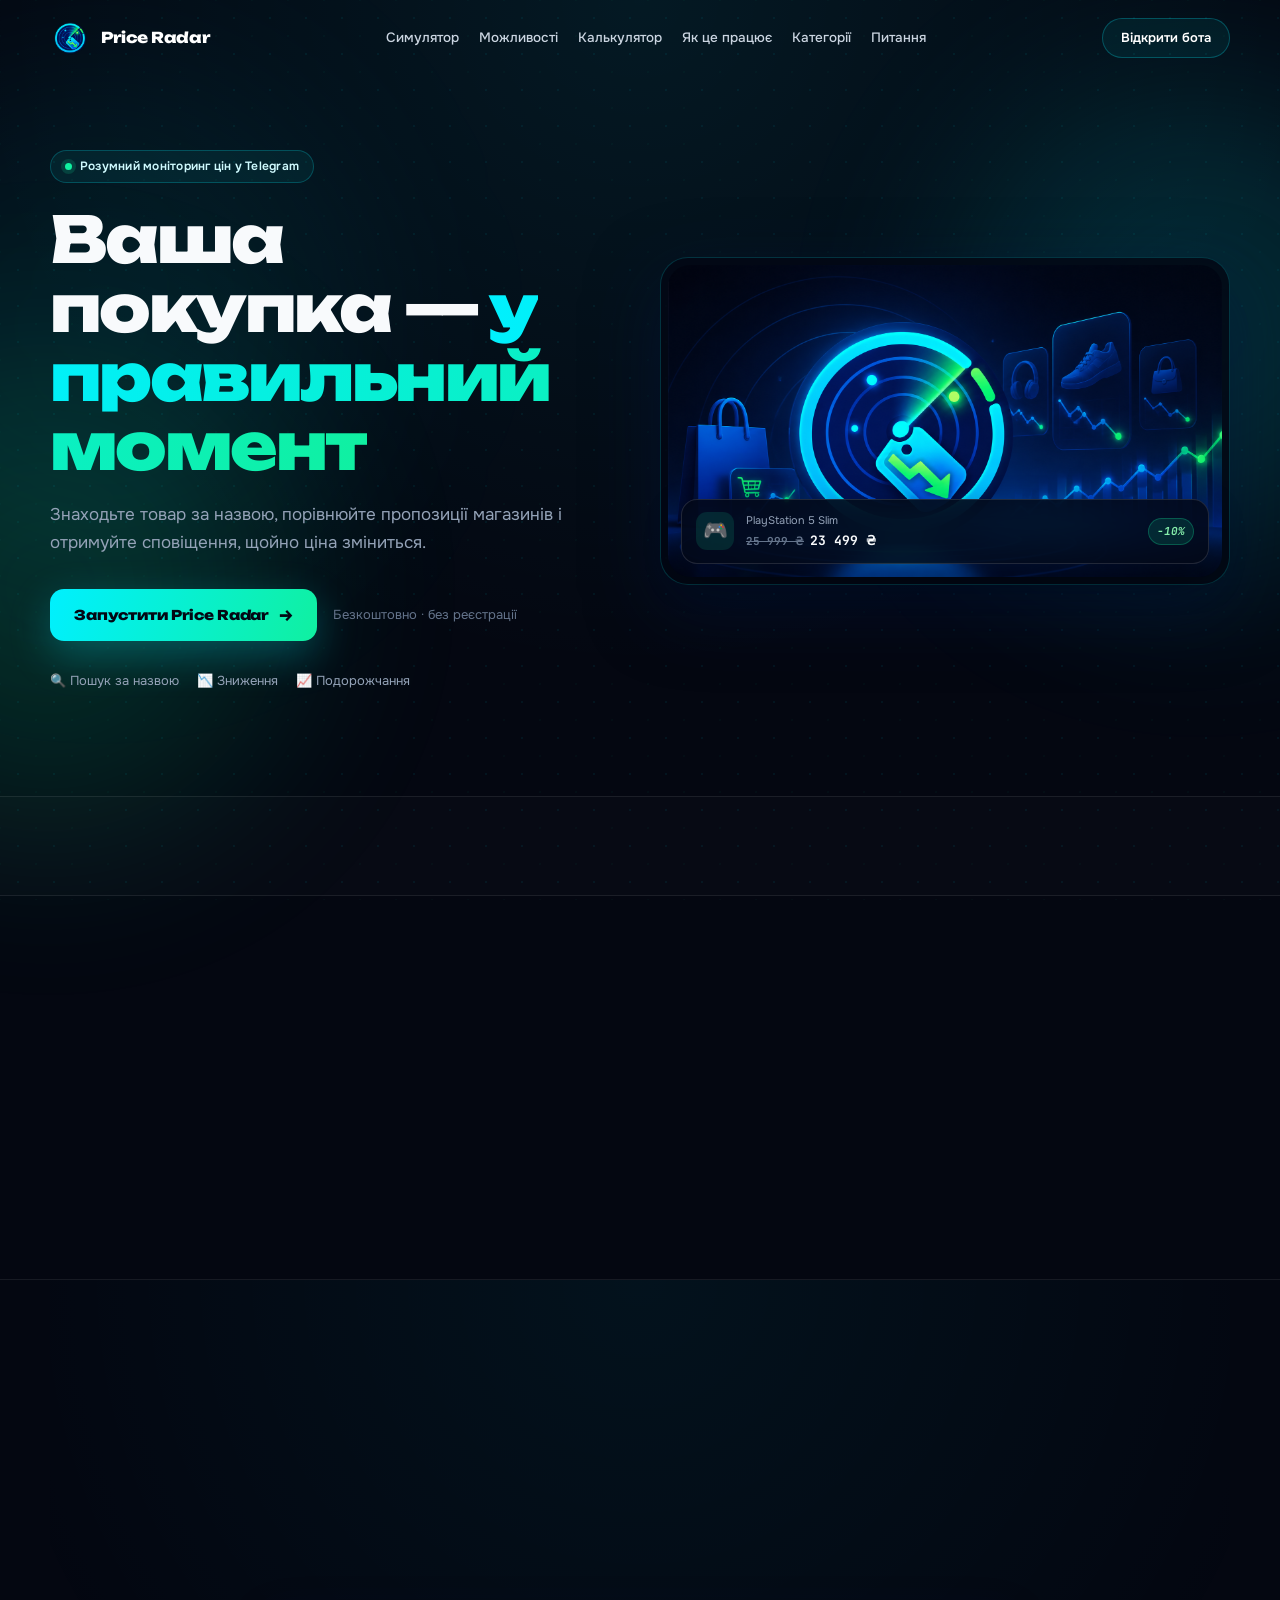
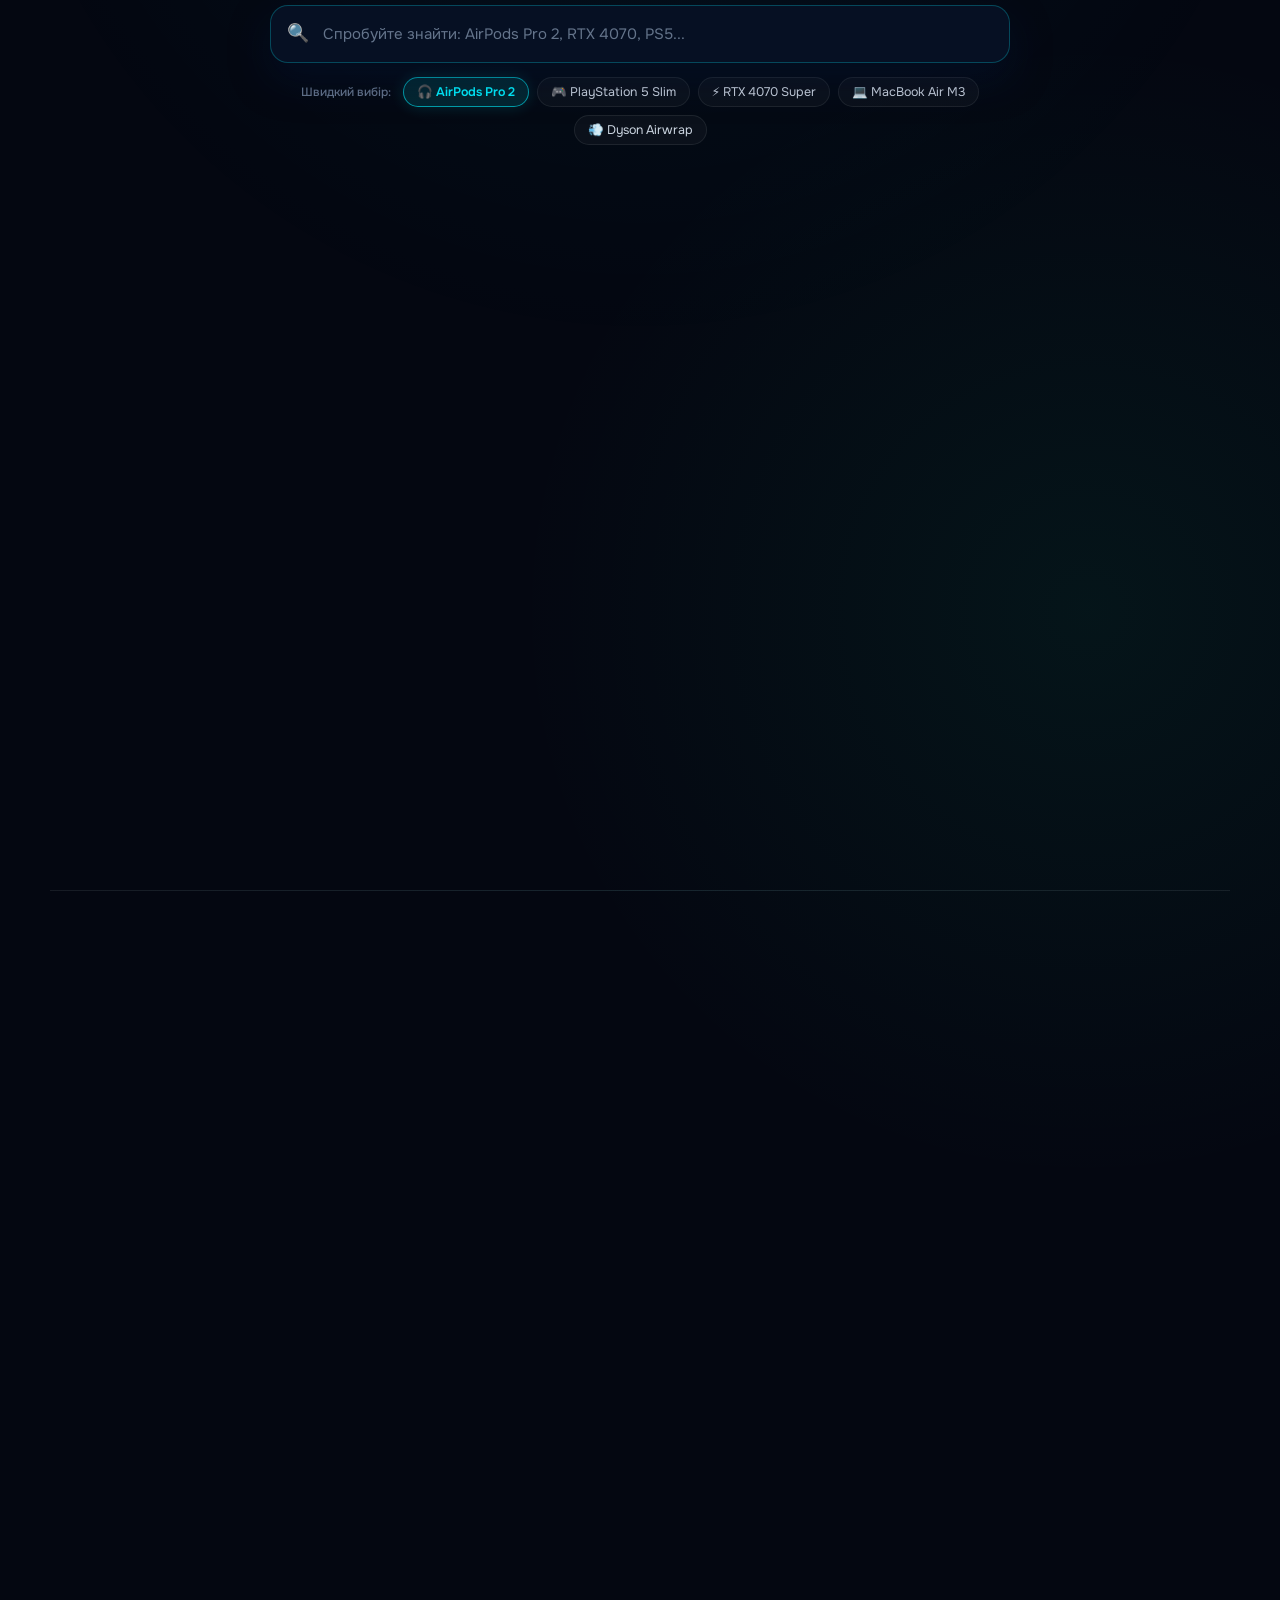
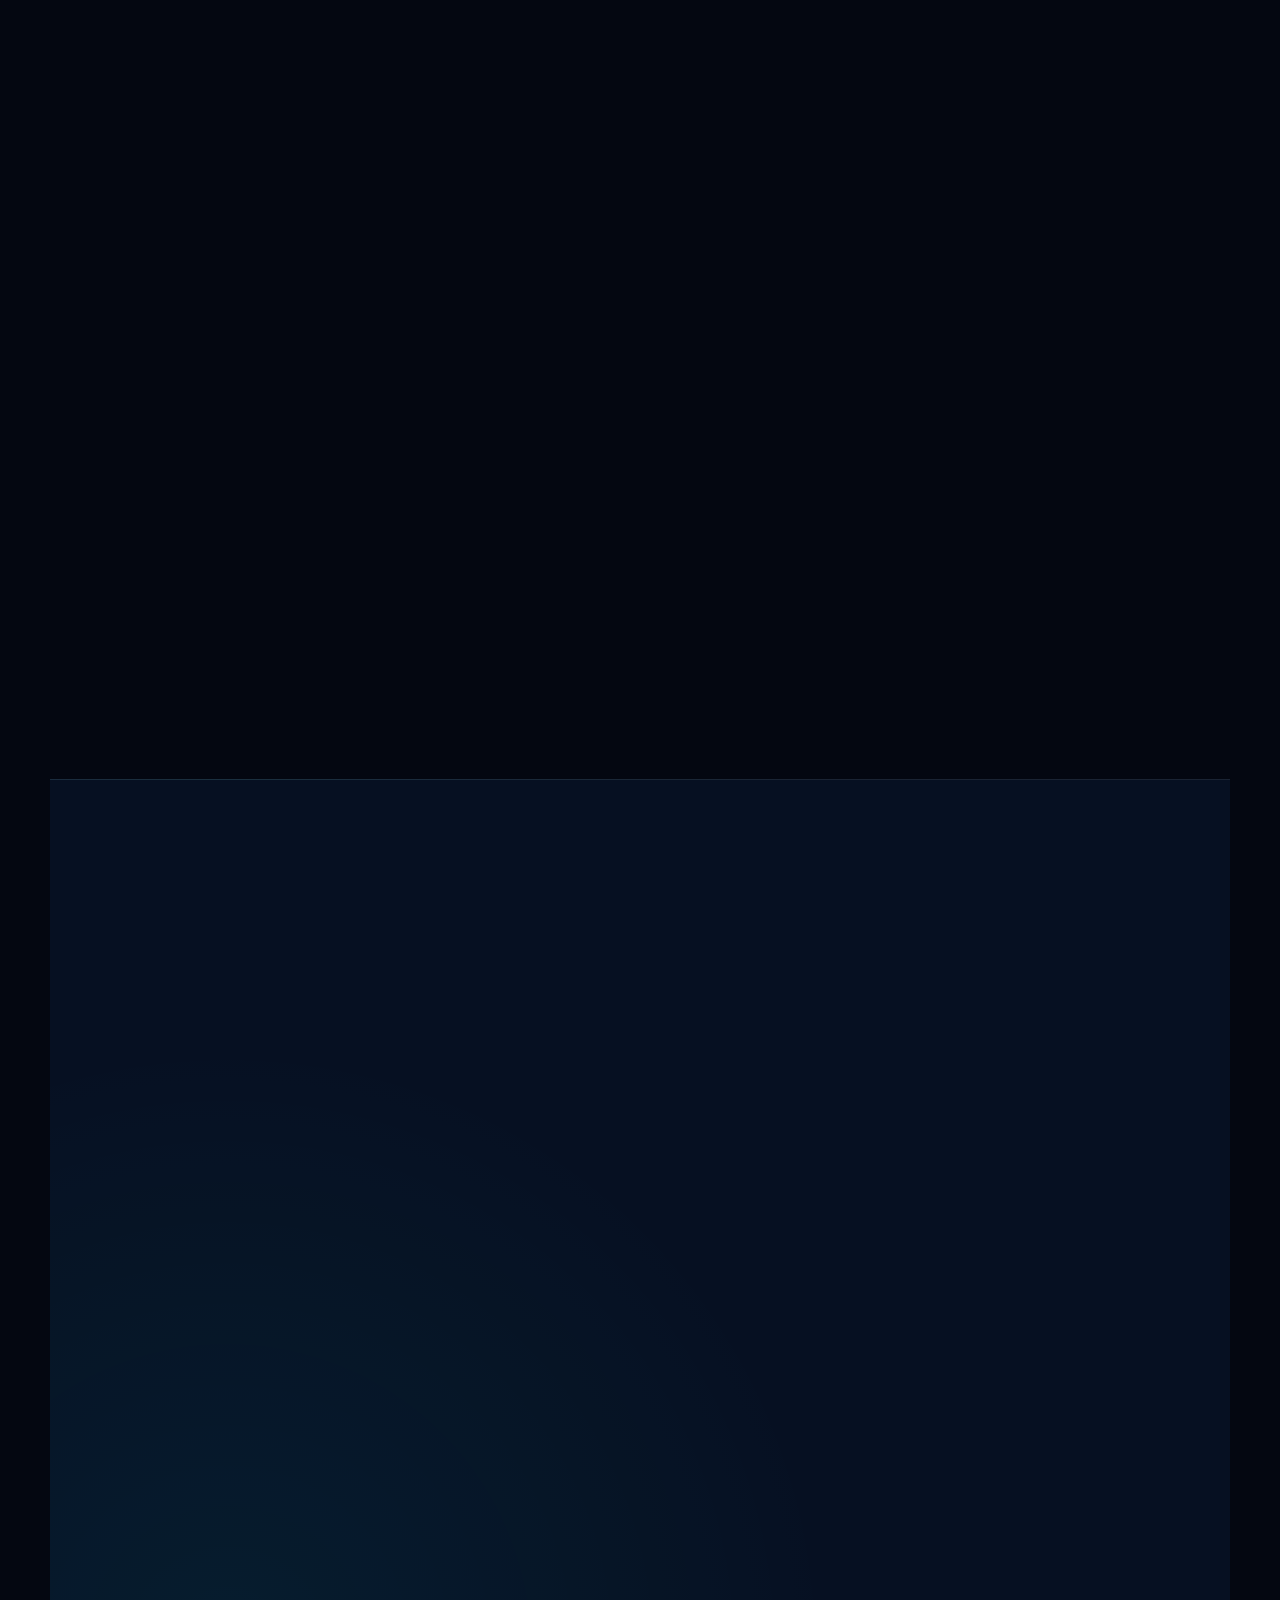
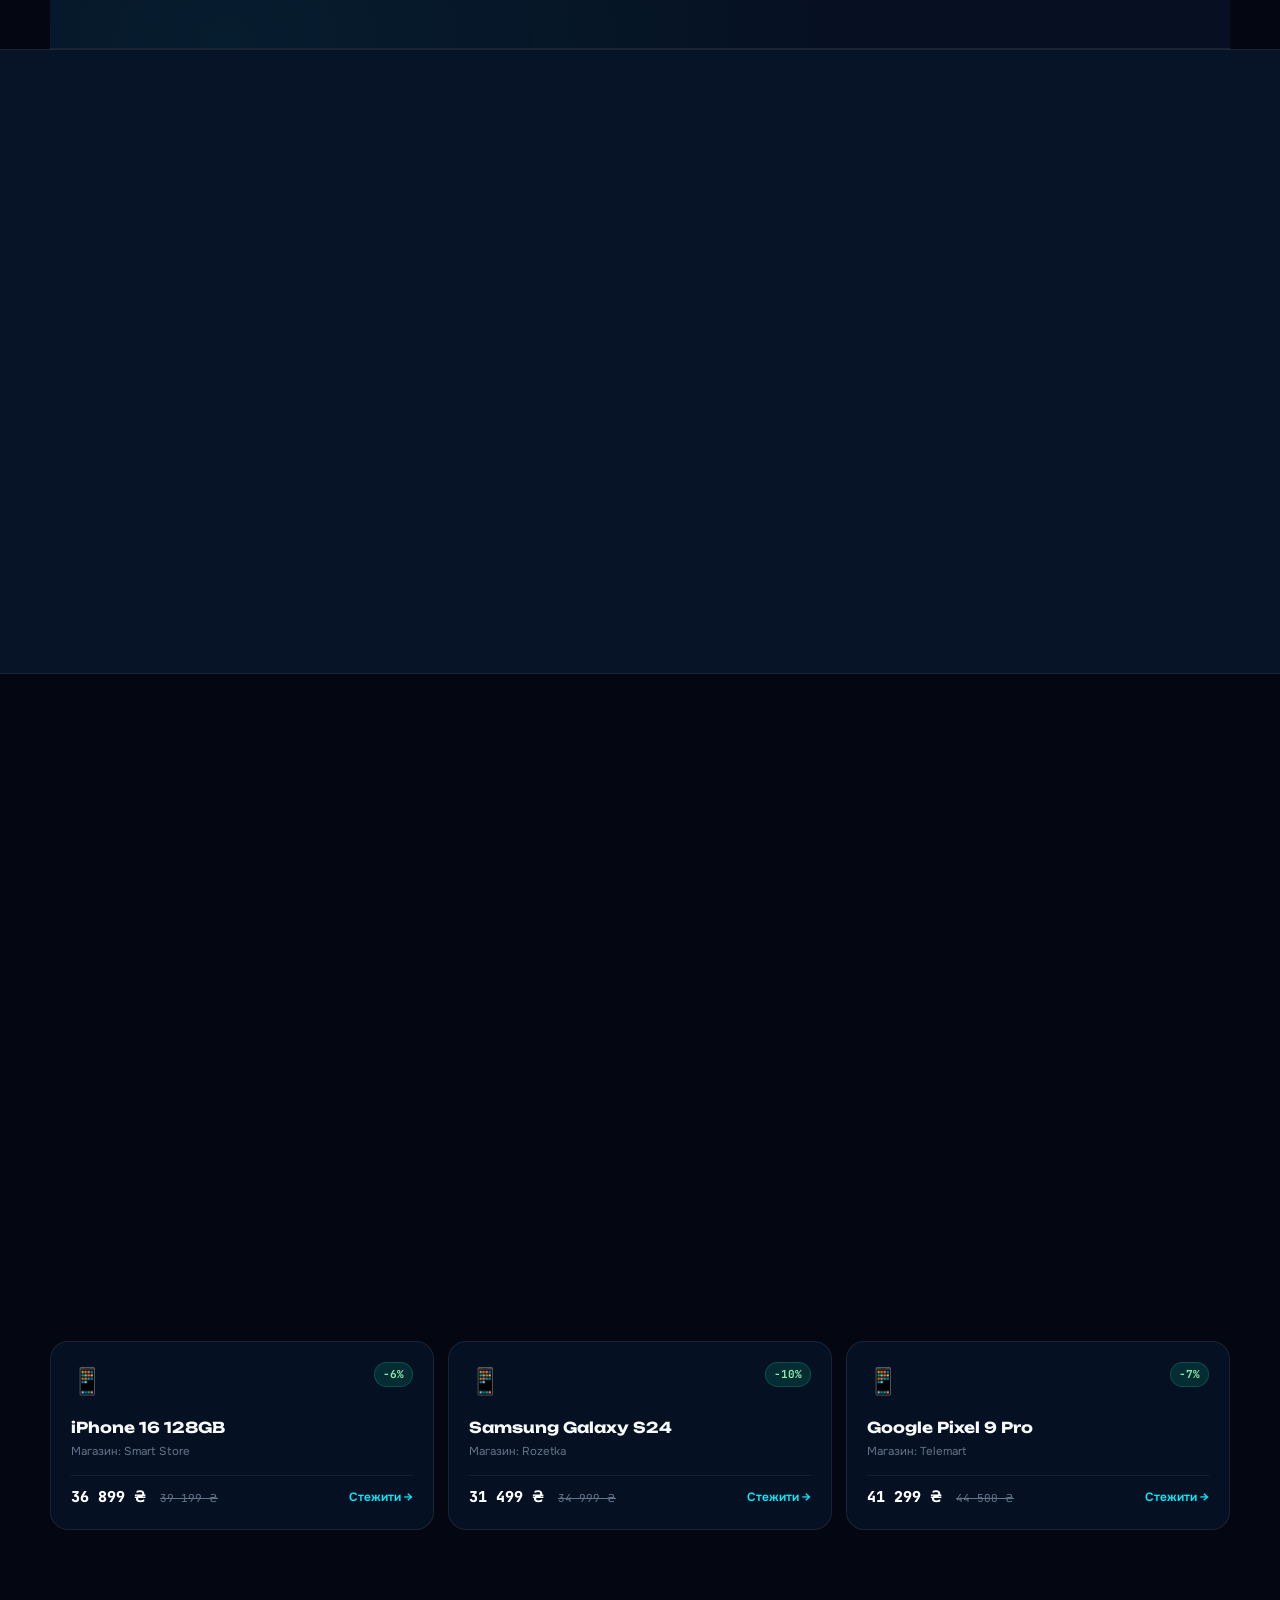
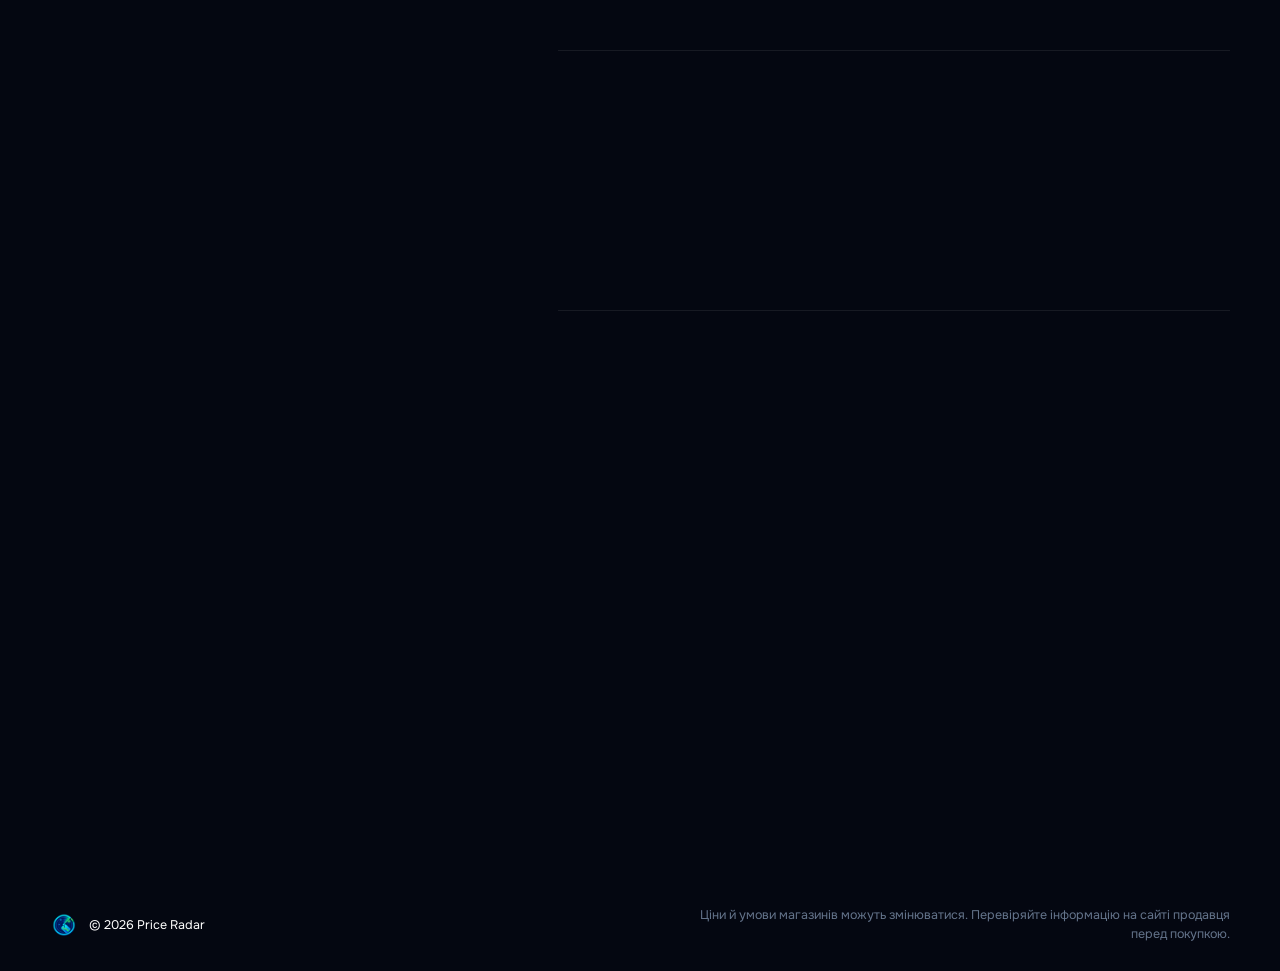
==== commit e61db300: "feat: bespoke typography (Unbounded + Onest + JetBrains Mono), fix mobile overflow and update portfo" ====
--- a/index.html
+++ b/index.html
@@ -14,7 +14,7 @@
     <link rel="icon" href="price-radar-avatar.png" />
     <link rel="preconnect" href="https://fonts.googleapis.com" />
     <link rel="preconnect" href="https://fonts.gstatic.com" crossorigin />
-    <link href="https://fonts.googleapis.com/css2?family=Plus+Jakarta+Sans:ital,wght@0,400..800;1,400..800&family=Inter:wght@400..700&display=swap" rel="stylesheet" />
+    <link href="https://fonts.googleapis.com/css2?family=JetBrains+Mono:wght@500;600;700;800&family=Onest:wght@400;500;600;700&family=Unbounded:wght@600;700;800;900&display=swap" rel="stylesheet" />
     <link rel="stylesheet" href="styles-v4.css" />
     <link rel="stylesheet" href="motion-v4.css" />
     <script>document.documentElement.classList.add('js')</script>
--- a/styles-v4.css
+++ b/styles-v4.css
@@ -1,15 +1,30 @@
 :root {
-  --bg: #030914;
-  --panel: #071327;
-  --text: #f7fbff;
+  --bg: #040711;
+  --bg-card: #081124;
+  --panel: #09152e;
+  --text: #f8fafc;
   --muted: #94a3b8;
   --line: rgba(255, 255, 255, 0.08);
-  --cyan: #2ce8ff;
-  --green: #4df18d;
+  --line-bright: rgba(0, 240, 255, 0.22);
+  --cyan: #00f0ff;
+  --cyan-glow: rgba(0, 240, 255, 0.35);
+  --green: #10f0a0;
+  --green-glow: rgba(16, 240, 160, 0.35);
+  --amber: #fcd34d;
+  --violet: #a78bfa;
+
+  --font-display: 'Unbounded', system-ui, sans-serif;
+  --font-body: 'Onest', system-ui, -apple-system, sans-serif;
+  --font-mono: 'JetBrains Mono', monospace, ui-monospace;
 }
 
 * {
   box-sizing: border-box;
+}
+
+html, body {
+  overflow-x: clip;
+  max-width: 100%;
 }
 
 html {
@@ -19,22 +34,44 @@
 body {
   margin: 0;
   color: var(--text);
-  font-family: 'Plus Jakarta Sans', Inter, system-ui, -apple-system, BlinkMacSystemFont, "Segoe UI", Roboto, sans-serif;
-  background: radial-gradient(circle at 72% 8%, rgba(0, 101, 255, 0.15), transparent 32rem), linear-gradient(180deg, #030914, #061225);
-  line-height: 1.5;
+  font-family: var(--font-body);
+  background:
+    radial-gradient(circle at 50% 0%, rgba(0, 240, 255, 0.08), transparent 42rem),
+    radial-gradient(circle at 85% 30%, rgba(16, 240, 160, 0.06), transparent 36rem),
+    #040711;
+  line-height: 1.55;
   -webkit-font-smoothing: antialiased;
+  position: relative;
+}
+
+/* Subtle tech radar matrix background */
+body::before {
+  content: '';
+  position: fixed;
+  inset: 0;
+  background-image:
+    radial-gradient(rgba(0, 240, 255, 0.06) 1px, transparent 1px),
+    radial-gradient(rgba(16, 240, 160, 0.03) 1px, transparent 1px);
+  background-size: 36px 36px;
+  background-position: 0 0, 18px 18px;
+  pointer-events: none;
+  z-index: -3;
 }
 
 .shell {
-  width: min(1180px, calc(100% - 40px));
+  width: min(1180px, calc(100% - 32px));
   margin-inline: auto;
 }
 
+/* ==========================================================================
+   Header Navigation
+   ========================================================================== */
 .header {
-  height: 84px;
+  height: 76px;
   display: flex;
   align-items: center;
   justify-content: space-between;
+  gap: 16px;
   position: relative;
   z-index: 10;
 }
@@ -43,170 +80,201 @@
 .brand-mini {
   display: flex;
   align-items: center;
-  gap: 12px;
+  gap: 11px;
   color: #fff;
   text-decoration: none;
-  font-weight: 700;
-  letter-spacing: -0.02em;
+  flex-shrink: 0;
+}
+
+.brand span {
+  font-family: var(--font-display);
+  font-size: 15px;
+  font-weight: 800;
+  letter-spacing: -0.03em;
 }
 
 .brand img {
-  width: 44px;
-  height: 44px;
-  border-radius: 15px;
+  width: 40px;
+  height: 40px;
+  border-radius: 12px;
 }
 
 .header nav {
   display: flex;
-  gap: 26px;
-}
-
-.header nav a,
-.header-cta {
+  align-items: center;
+  gap: 20px;
+}
+
+.header nav a {
   color: #cbd5e1;
   text-decoration: none;
-  font-size: 14px;
+  font-size: 13.5px;
   font-weight: 500;
-  transition: 0.2s;
+  transition: color 0.2s;
+  white-space: nowrap;
 }
 
 .header nav a:hover {
+  color: var(--cyan);
+}
+
+.header-cta {
+  padding: 9px 18px;
+  border: 1px solid rgba(0, 240, 255, 0.25);
+  border-radius: 999px;
+  background: rgba(0, 240, 255, 0.06);
   color: #fff;
-}
-
-.header-cta {
-  padding: 10px 19px;
-  border: 1px solid var(--line);
-  border-radius: 999px;
-  background: rgba(255, 255, 255, 0.04);
-  color: #fff;
+  text-decoration: none;
+  font-size: 13px;
+  font-weight: 600;
+  white-space: nowrap;
+  flex-shrink: 0;
+  transition: all 0.2s;
 }
 
 .header-cta:hover {
-  border-color: rgba(44, 232, 255, 0.4);
-  background: rgba(255, 255, 255, 0.08);
-}
-
+  border-color: var(--cyan);
+  background: rgba(0, 240, 255, 0.12);
+  box-shadow: 0 0 16px rgba(0, 240, 255, 0.25);
+  transform: translateY(-1px);
+}
+
+/* ==========================================================================
+   Hero Section
+   ========================================================================== */
 .hero {
-  min-height: calc(100vh - 84px);
+  min-height: clamp(520px, 80vh, 760px);
   display: grid;
-  grid-template-columns: 0.9fr 1.1fr;
-  align-items: center;
-  gap: 48px;
-  padding-block: 26px 90px;
+  grid-template-columns: 1fr 1fr;
+  align-items: center;
+  gap: 40px;
+  padding-block: 30px 60px;
   position: relative;
 }
 
 .hero:before {
   content: "";
   position: absolute;
-  left: -240px;
+  left: -200px;
   top: 0;
-  width: 560px;
-  height: 560px;
+  width: 500px;
+  height: 500px;
   border-radius: 50%;
-  background: rgba(0, 216, 255, 0.1);
-  filter: blur(90px);
+  background: rgba(0, 240, 255, 0.08);
+  filter: blur(100px);
   pointer-events: none;
 }
 
 .hero-copy {
   position: relative;
   z-index: 2;
+  min-width: 0;
 }
 
 .status {
   display: inline-flex;
   align-items: center;
-  gap: 9px;
-  padding: 8px 14px;
-  border: 1px solid rgba(44, 232, 255, 0.2);
+  gap: 8px;
+  padding: 6px 14px;
+  border: 1px solid rgba(0, 240, 255, 0.22);
   border-radius: 999px;
-  background: rgba(44, 232, 255, 0.07);
+  background: rgba(0, 240, 255, 0.06);
   color: #cffafe;
-  font-size: 14px;
+  font-size: 12px;
+  font-weight: 600;
+  letter-spacing: 0.02em;
 }
 
 .status i {
-  width: 8px;
-  height: 8px;
+  width: 7px;
+  height: 7px;
   border-radius: 50%;
-  background: #4ade80;
-  box-shadow: 0 0 0 5px rgba(74, 222, 128, 0.1);
+  background: var(--green);
+  box-shadow: 0 0 0 4px rgba(16, 240, 160, 0.15);
 }
 
 h1 {
-  margin: 27px 0 0;
-  font-size: clamp(48px, 6vw, 76px);
-  line-height: 0.98;
-  letter-spacing: -0.06em;
-  font-weight: 750;
+  margin: 22px 0 0;
+  font-family: var(--font-display);
+  font-size: clamp(30px, 5.2vw, 64px);
+  line-height: 1.08;
+  letter-spacing: -0.04em;
+  font-weight: 850;
+  word-break: break-word;
+  overflow-wrap: break-word;
 }
 
 h1 span {
-  background: linear-gradient(102deg, var(--cyan), var(--green));
+  background: linear-gradient(105deg, var(--cyan), var(--green));
   -webkit-background-clip: text;
   background-clip: text;
   color: transparent;
 }
 
 .hero-copy > p {
-  max-width: 600px;
-  margin: 24px 0 0;
-  color: #cbd5e1;
-  font-size: 19px;
-  line-height: 1.7;
+  max-width: 540px;
+  margin: 20px 0 0;
+  color: #94a3b8;
+  font-size: 17px;
+  line-height: 1.65;
 }
 
 .hero-actions {
   display: flex;
   align-items: center;
-  gap: 18px;
-  margin-top: 34px;
+  flex-wrap: wrap;
+  gap: 16px;
+  margin-top: 32px;
 }
 
 .primary-cta {
   display: inline-flex;
-  min-height: 56px;
+  min-height: 52px;
   align-items: center;
   justify-content: center;
-  gap: 11px;
+  gap: 10px;
   padding: 0 24px;
-  border-radius: 16px;
+  border-radius: 14px;
   background: linear-gradient(110deg, var(--cyan), var(--green));
-  box-shadow: 0 16px 48px rgba(25, 225, 225, 0.22);
-  color: #06101b;
+  box-shadow: 0 14px 40px rgba(0, 240, 255, 0.25);
+  color: #030814;
   text-decoration: none;
-  font-weight: 750;
-  transition: 0.2s;
+  font-family: var(--font-display);
+  font-weight: 800;
+  font-size: 13.5px;
+  letter-spacing: -0.01em;
+  transition: transform 0.2s, box-shadow 0.2s;
+  white-space: nowrap;
 }
 
 .primary-cta:hover {
   transform: translateY(-2px);
-  box-shadow: 0 20px 58px rgba(25, 225, 225, 0.32);
+  box-shadow: 0 18px 50px rgba(0, 240, 255, 0.38);
 }
 
 .primary-cta b {
-  font-size: 21px;
+  font-size: 16px;
 }
 
 .primary-cta.small {
-  min-height: 48px;
-  margin-top: 0;
-  font-size: 14px;
+  min-height: 42px;
+  padding: 0 18px;
+  font-size: 12px;
 }
 
 .hero-actions small {
   color: #64748b;
+  font-size: 13px;
 }
 
 .micro-features {
   display: flex;
   flex-wrap: wrap;
-  gap: 14px 24px;
-  margin-top: 36px;
-  color: #cbd5e1;
-  font-size: 14px;
+  align-items: center;
+  gap: 10px 18px;
+  margin-top: 30px;
+  color: #94a3b8;
+  font-size: 13px;
 }
 
 .micro-features span {
@@ -217,11 +285,12 @@
 
 .hero-visual {
   position: relative;
-  padding: 8px;
-  border: 1px solid rgba(165, 243, 252, 0.15);
-  border-radius: 32px;
-  background: rgba(2, 6, 23, 0.7);
-  box-shadow: 0 28px 70px rgba(0, 30, 100, 0.5);
+  padding: 7px;
+  border: 1px solid rgba(0, 240, 255, 0.18);
+  border-radius: 28px;
+  background: rgba(3, 8, 20, 0.85);
+  box-shadow: 0 24px 70px rgba(0, 20, 60, 0.5);
+  min-width: 0;
 }
 
 .hero-visual > img {
@@ -229,53 +298,84 @@
   width: 100%;
   aspect-ratio: 16/9;
   object-fit: cover;
-  border-radius: 25px;
+  border-radius: 22px;
 }
 
 .push {
   position: absolute;
-  left: 28px;
-  bottom: 28px;
+  left: 20px;
+  right: 20px;
+  bottom: 20px;
   display: flex;
   align-items: center;
   gap: 12px;
-  max-width: 330px;
-  padding: 13px 15px;
-  border: 1px solid rgba(255, 255, 255, 0.1);
+  padding: 12px 14px;
+  border: 1px solid rgba(255, 255, 255, 0.12);
   border-radius: 16px;
-  background: rgba(2, 8, 23, 0.82);
+  background: rgba(3, 9, 22, 0.88);
   backdrop-filter: blur(18px);
-  box-shadow: 0 16px 38px rgba(0, 0, 0, 0.3);
+  box-shadow: 0 14px 34px rgba(0, 0, 0, 0.4);
 }
 
 .push-icon {
   display: grid;
   place-items: center;
-  width: 42px;
-  height: 42px;
-  border-radius: 13px;
-  background: rgba(74, 222, 128, 0.14);
-  font-size: 22px;
+  width: 38px;
+  height: 38px;
+  border-radius: 11px;
+  background: rgba(16, 240, 160, 0.12);
+  font-size: 20px;
   line-height: 1;
-}
-
-.push span:last-child {
+  flex-shrink: 0;
+}
+
+.deal-copy {
   display: flex;
   flex-direction: column;
-}
-
-.push small {
+  min-width: 0;
+  flex: 1;
+}
+
+.deal-copy small {
+  color: #94a3b8;
+  font-size: 11px;
+  white-space: nowrap;
+  overflow: hidden;
+  text-overflow: ellipsis;
+}
+
+.deal-copy b {
+  font-family: var(--font-mono);
+  margin-top: 2px;
+  font-size: 13px;
+  display: flex;
+  align-items: baseline;
+  gap: 6px;
+}
+
+.deal-copy s {
   color: #64748b;
-}
-
-.push b {
-  margin-top: 2px;
-  font-size: 14px;
-}
-
+  font-size: 11px;
+}
+
+.deal-badge {
+  font-family: var(--font-mono);
+  padding: 4px 8px;
+  border-radius: 999px;
+  background: rgba(16, 240, 160, 0.12);
+  border: 1px solid rgba(16, 240, 160, 0.25);
+  color: #86efac;
+  font-size: 11px;
+  font-weight: 700;
+  flex-shrink: 0;
+}
+
+/* ==========================================================================
+   Stats Bar
+   ========================================================================== */
 .stats {
-  border-block: 1px solid rgba(255, 255, 255, 0.07);
-  background: rgba(255, 255, 255, 0.02);
+  border-block: 1px solid var(--line);
+  background: rgba(255, 255, 255, 0.015);
 }
 
 .stats-grid {
@@ -288,28 +388,34 @@
   align-items: baseline;
   justify-content: center;
   gap: 12px;
-  padding: 27px 22px;
+  padding: 24px 18px;
 }
 
 .stats-grid > div + div {
-  border-left: 1px solid rgba(255, 255, 255, 0.07);
+  border-left: 1px solid var(--line);
 }
 
 .stats b {
-  font-size: 31px;
+  font-family: var(--font-mono);
+  font-size: 32px;
+  font-weight: 800;
+  color: #fff;
 }
 
 .stats span {
   color: #64748b;
-  font-size: 14px;
-}
-
+  font-size: 13px;
+}
+
+/* ==========================================================================
+   Common Section Headings
+   ========================================================================== */
 .section {
-  padding-block: 110px;
+  padding-block: 90px;
 }
 
 .section-heading {
-  max-width: 730px;
+  max-width: 720px;
 }
 
 .section-heading.compact {
@@ -326,78 +432,209 @@
 }
 
 .eyebrow {
-  display: block;
-  margin-bottom: 15px;
+  display: inline-block;
+  margin-bottom: 12px;
+  font-family: var(--font-display);
   color: var(--cyan);
-  font-size: 12px;
-  font-weight: 750;
+  font-size: 11px;
+  font-weight: 800;
   letter-spacing: 0.16em;
   text-transform: uppercase;
 }
 
-.section h2,
+h2,
 .cta-panel h2 {
   margin: 0;
-  font-size: clamp(36px, 5vw, 62px);
-  line-height: 1.04;
-  letter-spacing: -0.05em;
-  font-weight: 750;
+  font-family: var(--font-display);
+  font-size: clamp(24px, 4.2vw, 44px);
+  line-height: 1.12;
+  letter-spacing: -0.035em;
+  font-weight: 800;
+  word-break: break-word;
 }
 
 .section-heading > p {
-  max-width: 650px;
-  margin: 23px 0 0;
+  max-width: 620px;
+  margin: 18px 0 0;
   color: var(--muted);
-  font-size: 17px;
-  line-height: 1.75;
+  font-size: 16px;
+  line-height: 1.65;
 }
 
 /* ==========================================================================
-   NEW: Radar Simulator (Live Demo)
+   Live Radar Marquee
+   ========================================================================== */
+.live-radar {
+  padding: 72px 0 80px;
+  border-bottom: 1px solid var(--line);
+  position: relative;
+  overflow: hidden;
+}
+
+.live-radar-head {
+  display: flex;
+  align-items: flex-start;
+  gap: 20px;
+  margin-bottom: 32px;
+}
+
+.live-label {
+  display: inline-flex;
+  align-items: center;
+  gap: 7px;
+  padding: 5px 10px;
+  border-radius: 999px;
+  background: rgba(16, 240, 160, 0.1);
+  border: 1px solid rgba(16, 240, 160, 0.25);
+  color: #86efac;
+  font-family: var(--font-mono);
+  font-size: 11px;
+  font-weight: 800;
+  letter-spacing: 0.12em;
+  margin-top: 4px;
+  flex-shrink: 0;
+}
+
+.live-label i {
+  width: 6px;
+  height: 6px;
+  border-radius: 50%;
+  background: var(--green);
+  animation: status-pulse 2.3s ease-out infinite;
+}
+
+.deal-marquee {
+  position: relative;
+  width: 100%;
+  overflow: hidden;
+  -webkit-mask-image: linear-gradient(90deg, transparent, #000 6%, #000 94%, transparent);
+  mask-image: linear-gradient(90deg, transparent, #000 6%, #000 94%, transparent);
+}
+
+.deal-track {
+  display: flex;
+  width: max-content;
+  animation: deal-marquee 32s linear infinite;
+  will-change: transform;
+}
+
+.deal-marquee:hover .deal-track {
+  animation-play-state: paused;
+}
+
+.deal-group {
+  display: flex;
+  gap: 14px;
+  padding-right: 14px;
+}
+
+.moving-deal {
+  width: 270px;
+  display: grid;
+  grid-template-columns: auto minmax(0, 1fr) auto;
+  align-items: center;
+  gap: 12px;
+  padding: 14px 16px;
+  border: 1px solid var(--line);
+  border-radius: 18px;
+  background: linear-gradient(145deg, rgba(255, 255, 255, 0.04), transparent 60%), #071327;
+  box-shadow: 0 14px 34px rgba(0, 13, 42, 0.25);
+}
+
+.moving-deal > span {
+  display: grid;
+  width: 40px;
+  height: 40px;
+  place-items: center;
+  border-radius: 12px;
+  background: rgba(0, 240, 255, 0.08);
+  font-size: 19px;
+}
+
+.moving-deal div {
+  min-width: 0;
+  display: grid;
+  gap: 2px;
+}
+
+.moving-deal small {
+  overflow: hidden;
+  color: #cbd5e1;
+  text-overflow: ellipsis;
+  white-space: nowrap;
+  font-size: 12px;
+}
+
+.moving-deal b {
+  font-family: var(--font-mono);
+  font-size: 15px;
+}
+
+.moving-deal s {
+  font-family: var(--font-mono);
+  color: #64748b;
+  font-size: 11px;
+}
+
+.moving-deal em {
+  align-self: start;
+  font-family: var(--font-mono);
+  padding: 4px 7px;
+  border-radius: 999px;
+  background: rgba(16, 240, 160, 0.1);
+  color: #86efac;
+  font-size: 10px;
+  font-style: normal;
+  font-weight: 700;
+}
+
+/* ==========================================================================
+   Radar Demo Simulator (#demo)
    ========================================================================== */
 .radar-demo-section {
-  padding-block: 90px 110px;
+  padding-block: 90px;
   border-bottom: 1px solid var(--line);
-  background: radial-gradient(circle at 50% 0%, rgba(44, 232, 255, 0.06), transparent 45rem);
+  background: radial-gradient(circle at 50% 0%, rgba(0, 240, 255, 0.05), transparent 42rem);
 }
 
 .radar-search-box {
-  max-width: 760px;
-  margin: 36px auto 0;
+  max-width: 740px;
+  margin: 32px auto 0;
 }
 
 .search-input-wrap {
   position: relative;
   display: flex;
   align-items: center;
-  background: rgba(7, 19, 39, 0.85);
-  border: 1px solid rgba(44, 232, 255, 0.22);
-  border-radius: 20px;
-  padding: 6px 18px;
+  background: rgba(7, 18, 38, 0.9);
+  border: 1px solid rgba(0, 240, 255, 0.25);
+  border-radius: 18px;
+  padding: 5px 16px;
   box-shadow: 0 16px 40px rgba(0, 20, 60, 0.35);
   transition: border-color 0.25s, box-shadow 0.25s;
 }
 
 .search-input-wrap:focus-within {
-  border-color: rgba(44, 232, 255, 0.55);
-  box-shadow: 0 16px 48px rgba(44, 232, 255, 0.18);
+  border-color: var(--cyan);
+  box-shadow: 0 16px 48px rgba(0, 240, 255, 0.2);
 }
 
 .search-icon {
-  font-size: 19px;
+  font-size: 18px;
   margin-right: 12px;
   color: var(--muted);
 }
 
 #radar-search-input {
   flex: 1;
-  height: 48px;
+  min-width: 0;
+  height: 46px;
   background: transparent;
   border: none;
   outline: none;
   color: var(--text);
-  font-size: 16px;
-  font-family: inherit;
+  font-size: 15px;
+  font-family: var(--font-body);
 }
 
 #radar-search-input::placeholder {
@@ -408,71 +645,68 @@
   background: rgba(255, 255, 255, 0.1);
   border: none;
   border-radius: 50%;
-  width: 26px;
-  height: 26px;
+  width: 24px;
+  height: 24px;
   color: #fff;
   cursor: pointer;
   display: grid;
   place-items: center;
-  font-size: 12px;
-  transition: background 0.2s;
-}
-
-.search-clear-btn:hover {
-  background: rgba(255, 255, 255, 0.2);
+  font-size: 11px;
 }
 
 .search-chips {
   display: flex;
-  flex-wrap: wrap;
-  align-items: center;
-  gap: 8px 10px;
+  align-items: center;
+  gap: 8px;
   margin-top: 14px;
   justify-content: center;
+  flex-wrap: wrap;
 }
 
 .chips-label {
-  font-size: 13px;
+  font-size: 12px;
   color: #64748b;
   font-weight: 500;
+  margin-right: 4px;
 }
 
 .chip {
-  padding: 7px 14px;
+  padding: 6px 13px;
   border-radius: 999px;
-  border: 1px solid rgba(255, 255, 255, 0.08);
+  border: 1px solid var(--line);
   background: rgba(255, 255, 255, 0.03);
   color: #cbd5e1;
-  font-size: 13px;
-  font-family: inherit;
+  font-size: 12.5px;
+  font-family: var(--font-body);
   cursor: pointer;
   transition: all 0.2s ease;
+  white-space: nowrap;
 }
 
 .chip:hover {
-  border-color: rgba(44, 232, 255, 0.3);
-  background: rgba(44, 232, 255, 0.06);
+  border-color: rgba(0, 240, 255, 0.35);
+  background: rgba(0, 240, 255, 0.06);
   color: #fff;
   transform: translateY(-1px);
 }
 
 .chip.active {
-  border-color: rgba(44, 232, 255, 0.5);
-  background: rgba(44, 232, 255, 0.12);
+  border-color: rgba(0, 240, 255, 0.6);
+  background: rgba(0, 240, 255, 0.12);
   color: var(--cyan);
   font-weight: 600;
-  box-shadow: 0 0 15px rgba(44, 232, 255, 0.15);
+  box-shadow: 0 0 15px rgba(0, 240, 255, 0.15);
 }
 
 .radar-screen {
   max-width: 960px;
   margin: 32px auto 0;
   position: relative;
-  min-height: 480px;
+  min-height: 460px;
 }
 
 .radar-scanning {
-  padding: 70px 20px;
+  padding: 60px 20px;
   text-align: center;
   display: flex;
   flex-direction: column;
@@ -482,12 +716,12 @@
 
 .radar-sweep-circle {
   position: relative;
-  width: 170px;
-  height: 170px;
+  width: 160px;
+  height: 160px;
   border-radius: 50%;
-  border: 2px solid rgba(44, 232, 255, 0.25);
-  background: radial-gradient(circle, rgba(44, 232, 255, 0.05), transparent 70%);
-  box-shadow: 0 0 40px rgba(44, 232, 255, 0.12), inset 0 0 30px rgba(44, 232, 255, 0.08);
+  border: 2px solid rgba(0, 240, 255, 0.25);
+  background: radial-gradient(circle, rgba(0, 240, 255, 0.06), transparent 70%);
+  box-shadow: 0 0 35px rgba(0, 240, 255, 0.12);
   overflow: hidden;
 }
 
@@ -498,7 +732,7 @@
   width: 100%;
   height: 100%;
   border-radius: 50%;
-  background: conic-gradient(from 0deg at 50% 50%, rgba(44, 232, 255, 0.55) 0deg, transparent 70deg, transparent 360deg);
+  background: conic-gradient(from 0deg at 50% 50%, rgba(0, 240, 255, 0.6) 0deg, transparent 70deg, transparent 360deg);
   animation: radar-sweep 2s linear infinite;
 }
 
@@ -507,8 +741,8 @@
   width: 8px;
   height: 8px;
   border-radius: 50%;
-  background: #4df18d;
-  box-shadow: 0 0 10px #4df18d;
+  background: var(--green);
+  box-shadow: 0 0 10px var(--green);
   opacity: 0;
   animation: radar-ping 2s ease-in-out infinite;
 }
@@ -518,20 +752,18 @@
 .blip-3 { top: 25%; left: 30%; animation-delay: 1.5s; }
 
 #radar-scan-status {
-  margin-top: 24px;
-  font-size: 15px;
+  margin-top: 22px;
+  font-size: 14px;
+  font-family: var(--font-mono);
   color: var(--cyan);
-  letter-spacing: 0.02em;
-  font-weight: 500;
 }
 
 .radar-result {
-  padding: 34px;
-  border-radius: 28px;
-  border: 1px solid rgba(44, 232, 255, 0.18);
+  padding: 30px;
+  border-radius: 26px;
+  border: 1px solid rgba(0, 240, 255, 0.18);
   background: linear-gradient(145deg, rgba(255, 255, 255, 0.04), transparent 55%), #071327;
-  box-shadow: 0 24px 70px rgba(0, 18, 56, 0.45);
-  transition: opacity 0.3s ease, transform 0.3s ease;
+  box-shadow: 0 24px 60px rgba(0, 18, 56, 0.4);
 }
 
 .result-top {
@@ -539,32 +771,34 @@
   align-items: center;
   justify-content: space-between;
   flex-wrap: wrap;
-  gap: 20px;
-  padding-bottom: 24px;
+  gap: 18px;
+  padding-bottom: 22px;
   border-bottom: 1px solid var(--line);
 }
 
 .result-item-meta {
   display: flex;
   align-items: center;
-  gap: 16px;
+  gap: 15px;
+  min-width: 0;
 }
 
 .result-icon {
-  width: 54px;
-  height: 54px;
-  border-radius: 18px;
-  background: rgba(44, 232, 255, 0.1);
+  width: 50px;
+  height: 50px;
+  border-radius: 16px;
+  background: rgba(0, 240, 255, 0.1);
   display: grid;
   place-items: center;
-  font-size: 28px;
+  font-size: 26px;
+  flex-shrink: 0;
 }
 
 .result-badge-row {
   display: flex;
   align-items: center;
   gap: 10px;
-  margin-bottom: 6px;
+  margin-bottom: 4px;
 }
 
 .res-category {
@@ -574,76 +808,83 @@
 }
 
 .res-drop-badge {
-  padding: 3px 9px;
+  font-family: var(--font-mono);
+  padding: 3px 8px;
   border-radius: 999px;
-  background: rgba(74, 222, 128, 0.12);
-  border: 1px solid rgba(74, 222, 128, 0.25);
+  background: rgba(16, 240, 160, 0.12);
+  border: 1px solid rgba(16, 240, 160, 0.25);
   color: #86efac;
   font-size: 11px;
-  font-weight: 750;
+  font-weight: 700;
 }
 
 #res-title {
   margin: 0;
-  font-size: 23px;
+  font-family: var(--font-display);
+  font-size: clamp(18px, 3vw, 24px);
   letter-spacing: -0.02em;
-  font-weight: 700;
+  font-weight: 750;
+  word-break: break-word;
 }
 
 .result-price-block {
   text-align: right;
+  flex-shrink: 0;
 }
 
 .result-price-block small {
   color: #64748b;
-  font-size: 12px;
+  font-size: 11px;
   display: block;
 }
 
 .price-val {
   display: flex;
   align-items: baseline;
-  gap: 10px;
-  margin-top: 3px;
+  gap: 8px;
+  margin-top: 2px;
   justify-content: flex-end;
+  font-family: var(--font-mono);
 }
 
 #res-price {
-  font-size: 32px;
+  font-size: 28px;
   font-weight: 800;
   color: #fff;
-  letter-spacing: -0.03em;
+  letter-spacing: -0.02em;
 }
 
 #res-old-price {
-  font-size: 16px;
+  font-size: 15px;
   color: #64748b;
 }
 
 .price-saving {
   display: inline-block;
-  margin-top: 4px;
-  padding: 4px 10px;
+  margin-top: 3px;
+  padding: 3px 9px;
   border-radius: 6px;
-  background: rgba(44, 232, 255, 0.1);
+  background: rgba(0, 240, 255, 0.1);
   color: var(--cyan);
-  font-size: 12px;
+  font-family: var(--font-mono);
+  font-size: 11px;
   font-weight: 600;
 }
 
 .result-grid {
   display: grid;
   grid-template-columns: 1.15fr 0.85fr;
-  gap: 22px;
-  margin-top: 24px;
+  gap: 20px;
+  margin-top: 22px;
 }
 
 .result-chart-card,
 .result-stores-card {
-  padding: 22px;
-  border-radius: 20px;
-  background: rgba(2, 8, 23, 0.6);
+  padding: 20px;
+  border-radius: 18px;
+  background: rgba(2, 8, 22, 0.65);
   border: 1px solid var(--line);
+  min-width: 0;
 }
 
 .chart-header,
@@ -651,31 +892,34 @@
   display: flex;
   align-items: center;
   justify-content: space-between;
-  margin-bottom: 16px;
+  gap: 12px;
+  margin-bottom: 14px;
 }
 
 .chart-header h4,
 .stores-header h4 {
   margin: 0;
-  font-size: 15px;
-  font-weight: 650;
+  font-size: 14px;
+  font-weight: 700;
 }
 
 .chart-sub {
-  font-size: 12px;
+  font-size: 11px;
   color: #64748b;
   display: block;
-  margin-top: 3px;
+  margin-top: 2px;
 }
 
 .chart-stats-pill {
   display: flex;
-  gap: 10px;
-  font-size: 12px;
+  gap: 8px;
+  font-family: var(--font-mono);
+  font-size: 11px;
   color: #94a3b8;
   background: rgba(255, 255, 255, 0.04);
-  padding: 5px 10px;
-  border-radius: 8px;
+  padding: 4px 8px;
+  border-radius: 6px;
+  flex-shrink: 0;
 }
 
 .chart-stats-pill b {
@@ -683,131 +927,145 @@
 }
 
 .chart-svg-wrap {
-  height: 160px;
+  height: 150px;
   position: relative;
+  margin-top: 8px;
+}
+
+.chart-timeline {
+  display: flex;
+  justify-content: space-between;
+  font-family: var(--font-mono);
+  font-size: 10px;
+  color: #64748b;
   margin-top: 10px;
 }
 
-.chart-timeline {
-  display: flex;
-  justify-content: space-between;
+.today-marker {
+  color: var(--green);
+  font-weight: 700;
+}
+
+.stores-count {
+  font-family: var(--font-mono);
   font-size: 11px;
   color: #64748b;
-  margin-top: 12px;
-}
-
-.today-marker {
-  color: #4df18d;
-  font-weight: 600;
-}
-
-.stores-count {
-  font-size: 12px;
-  color: #64748b;
 }
 
 .stores-list {
   display: flex;
   flex-direction: column;
-  gap: 10px;
+  gap: 8px;
 }
 
 .store-item {
   display: flex;
   align-items: center;
   justify-content: space-between;
-  padding: 10px 12px;
+  gap: 12px;
+  padding: 9px 11px;
   background: rgba(255, 255, 255, 0.025);
   border: 1px solid rgba(255, 255, 255, 0.05);
-  border-radius: 12px;
-  font-size: 13px;
-  transition: border-color 0.2s, background 0.2s;
+  border-radius: 11px;
+  font-size: 12.5px;
+  transition: border-color 0.2s;
 }
 
 .store-item:hover {
-  border-color: rgba(44, 232, 255, 0.3);
-  background: rgba(255, 255, 255, 0.04);
+  border-color: rgba(0, 240, 255, 0.3);
 }
 
 .store-left {
   display: flex;
   align-items: center;
-  gap: 9px;
+  gap: 8px;
+  min-width: 0;
+}
+
+.store-left b {
+  white-space: nowrap;
+  overflow: hidden;
+  text-overflow: ellipsis;
 }
 
 .store-badge-best {
-  font-size: 10px;
-  background: rgba(74, 222, 128, 0.15);
+  font-size: 9.5px;
+  background: rgba(16, 240, 160, 0.15);
   color: #86efac;
-  padding: 2px 6px;
-  border-radius: 5px;
+  padding: 2px 5px;
+  border-radius: 4px;
   font-weight: 700;
+  white-space: nowrap;
 }
 
 .store-right {
   display: flex;
   align-items: center;
+  gap: 10px;
+  flex-shrink: 0;
+}
+
+.store-price {
+  font-family: var(--font-mono);
+  font-weight: 700;
+  font-size: 13.5px;
+  white-space: nowrap;
+}
+
+.result-bot-cta {
+  display: flex;
+  align-items: center;
+  justify-content: space-between;
+  gap: 18px;
+  margin-top: 20px;
+  padding: 16px 20px;
+  border-radius: 16px;
+  background: radial-gradient(circle at 10% 50%, rgba(0, 240, 255, 0.09), transparent 60%), rgba(2, 10, 24, 0.85);
+  border: 1px solid rgba(0, 240, 255, 0.2);
+}
+
+.bot-cta-info {
+  display: flex;
+  align-items: center;
   gap: 12px;
 }
 
-.store-price {
-  font-weight: 700;
-  font-size: 14px;
-}
-
-.result-bot-cta {
-  display: flex;
-  align-items: center;
-  justify-content: space-between;
-  gap: 20px;
-  margin-top: 24px;
-  padding: 18px 24px;
-  border-radius: 18px;
-  background: radial-gradient(circle at 10% 50%, rgba(44, 232, 255, 0.1), transparent 60%), rgba(2, 10, 26, 0.8);
-  border: 1px solid rgba(44, 232, 255, 0.22);
-}
-
-.bot-cta-info {
-  display: flex;
-  align-items: center;
-  gap: 14px;
-}
-
 .bot-cta-info span {
-  font-size: 24px;
+  font-size: 22px;
+  flex-shrink: 0;
 }
 
 .bot-cta-info p {
   margin: 0;
-  font-size: 14px;
+  font-size: 13.5px;
   color: #cbd5e1;
 }
 
 /* ==========================================================================
-   Bento Grid & Interactive TG Mockup Card
+   Bento Grid
    ========================================================================== */
 .bento {
   display: grid;
   grid-template-columns: repeat(12, 1fr);
   gap: 16px;
-  margin-top: 48px;
+  margin-top: 40px;
 }
 
 .card {
   min-height: 360px;
   display: flex;
   flex-direction: column;
-  padding: 30px;
+  padding: 28px;
   border: 1px solid var(--line);
-  border-radius: 28px;
-  background: linear-gradient(145deg, rgba(255, 255, 255, 0.045), transparent 55%), rgba(7, 19, 39, 0.78);
+  border-radius: 24px;
+  background: linear-gradient(145deg, rgba(255, 255, 255, 0.04), transparent 55%), rgba(7, 19, 39, 0.78);
   box-shadow: inset 0 1px rgba(255, 255, 255, 0.04);
 }
 
 .offers {
   grid-column: span 7;
-  min-height: 515px;
-  background: radial-gradient(circle at 85% 10%, rgba(0, 215, 255, 0.1), transparent 19rem), linear-gradient(145deg, rgba(255, 255, 255, 0.045), transparent 55%), rgba(7, 19, 39, 0.84);
+  min-height: 500px;
+  background: radial-gradient(circle at 85% 10%, rgba(0, 240, 255, 0.08), transparent 19rem), linear-gradient(145deg, rgba(255, 255, 255, 0.04), transparent 55%), rgba(7, 19, 39, 0.84);
 }
 
 .changes {
@@ -821,38 +1079,40 @@
 .card-icon {
   display: grid;
   place-items: center;
-  width: 48px;
-  height: 48px;
-  border-radius: 16px;
-  font-size: 24px;
+  width: 44px;
+  height: 44px;
+  border-radius: 14px;
+  font-size: 22px;
   line-height: 1;
 }
 
-.cyan { background: rgba(44, 232, 255, 0.12); }
-.green { background: rgba(74, 222, 128, 0.12); }
+.cyan { background: rgba(0, 240, 255, 0.12); }
+.green { background: rgba(16, 240, 160, 0.12); }
 .violet { background: rgba(167, 139, 250, 0.12); }
 .amber { background: rgba(252, 211, 77, 0.12); }
 .blue { background: rgba(96, 165, 250, 0.12); }
 
 .card h3 {
-  margin: 22px 0 0;
-  font-size: 22px;
+  margin: 18px 0 0;
+  font-family: var(--font-display);
+  font-size: 20px;
   letter-spacing: -0.025em;
-  font-weight: 700;
+  font-weight: 750;
 }
 
 .card > p {
-  max-width: 560px;
-  margin: 11px 0 0;
+  max-width: 520px;
+  margin: 10px 0 0;
   color: var(--muted);
-  line-height: 1.7;
+  font-size: 14.5px;
+  line-height: 1.65;
 }
 
 .offer-list {
-  margin-top: 30px;
-  padding: 16px;
+  margin-top: 24px;
+  padding: 14px;
   border: 1px solid var(--line);
-  border-radius: 18px;
+  border-radius: 16px;
   background: #061123;
 }
 
@@ -860,7 +1120,7 @@
   display: flex;
   align-items: center;
   justify-content: space-between;
-  padding-bottom: 15px;
+  padding-bottom: 12px;
   border-bottom: 1px solid var(--line);
 }
 
@@ -871,18 +1131,21 @@
 
 .offer-head small {
   color: #64748b;
+  font-size: 11px;
 }
 
 .offer-head b {
-  font-size: 24px;
+  font-family: var(--font-mono);
+  font-size: 22px;
 }
 
 .offer-head em {
-  padding: 6px 11px;
+  font-family: var(--font-mono);
+  padding: 5px 10px;
   border-radius: 99px;
-  background: rgba(74, 222, 128, 0.1);
+  background: rgba(16, 240, 160, 0.1);
   color: #86efac;
-  font-size: 12px;
+  font-size: 11px;
   font-style: normal;
 }
 
@@ -890,9 +1153,9 @@
   display: flex;
   align-items: center;
   gap: 10px;
-  padding: 13px 0;
+  padding: 11px 0;
   border-bottom: 1px solid var(--line);
-  font-size: 14px;
+  font-size: 13.5px;
 }
 
 .shop:last-child {
@@ -902,13 +1165,12 @@
 .shop i {
   display: grid;
   place-items: center;
-  width: 36px;
-  height: 36px;
-  border-radius: 11px;
+  width: 32px;
+  height: 32px;
+  border-radius: 10px;
   background: rgba(255, 255, 255, 0.05);
   font-style: normal;
-  font-size: 17px;
-  line-height: 1;
+  font-size: 15px;
 }
 
 .shop span {
@@ -917,16 +1179,18 @@
 
 .shop small {
   color: #fcd34d;
+  font-size: 12px;
 }
 
 .shop > b {
-  min-width: 84px;
+  font-family: var(--font-mono);
+  min-width: 80px;
   text-align: right;
 }
 
-/* Telegram Mockup inside Bento */
+/* Telegram Mockup in Bento */
 .tg-mockup-card {
-  min-height: 515px;
+  min-height: 500px;
 }
 
 .card-header-flex {
@@ -939,43 +1203,44 @@
   display: inline-flex;
   align-items: center;
   gap: 6px;
-  padding: 5px 10px;
+  padding: 4px 9px;
   border-radius: 999px;
-  background: rgba(74, 222, 128, 0.1);
-  border: 1px solid rgba(74, 222, 128, 0.22);
+  background: rgba(16, 240, 160, 0.1);
+  border: 1px solid rgba(16, 240, 160, 0.22);
   color: #86efac;
-  font-size: 11px;
+  font-family: var(--font-mono);
+  font-size: 10.5px;
   font-weight: 600;
 }
 
 .live-indicator-pill i {
-  width: 6px;
-  height: 6px;
+  width: 5px;
+  height: 5px;
   border-radius: 50%;
-  background: #4ade80;
+  background: var(--green);
   animation: status-pulse 2.3s ease-out infinite;
 }
 
 .tg-chat-preview {
   margin-top: auto;
-  padding-top: 20px;
+  padding-top: 18px;
   display: flex;
   flex-direction: column;
-  gap: 12px;
+  gap: 10px;
 }
 
 .tg-msg-bubble {
   display: flex;
-  gap: 11px;
-  background: rgba(2, 8, 23, 0.85);
-  border: 1px solid rgba(255, 255, 255, 0.08);
-  border-radius: 18px 18px 18px 6px;
-  padding: 13px 15px;
+  gap: 10px;
+  background: rgba(2, 8, 22, 0.85);
+  border: 1px solid var(--line);
+  border-radius: 16px 16px 16px 5px;
+  padding: 12px 14px;
 }
 
 .tg-msg-avatar {
-  width: 34px;
-  height: 34px;
+  width: 32px;
+  height: 32px;
   border-radius: 50%;
   flex-shrink: 0;
 }
@@ -995,28 +1260,31 @@
 }
 
 .tg-bot-badge {
-  font-size: 9px;
+  font-family: var(--font-mono);
+  font-size: 8.5px;
   background: rgba(56, 189, 248, 0.15);
   color: #38bdf8;
-  padding: 1px 5px;
-  border-radius: 4px;
+  padding: 1px 4px;
+  border-radius: 3px;
   text-transform: uppercase;
   font-weight: 700;
 }
 
 .tg-msg-text {
-  font-size: 13px;
+  font-size: 12.5px;
   color: #cbd5e1;
-  margin-top: 5px;
+  margin-top: 4px;
   line-height: 1.45;
 }
 
 .tg-msg-text s {
+  font-family: var(--font-mono);
   color: #64748b;
   font-size: 11px;
 }
 
 .highlight-green {
+  font-family: var(--font-mono);
   color: #4ade80;
   font-weight: 700;
 }
@@ -1024,19 +1292,19 @@
 .tg-inline-keyboard {
   display: grid;
   grid-template-columns: repeat(3, 1fr);
-  gap: 6px;
-  margin-top: 10px;
+  gap: 5px;
+  margin-top: 8px;
 }
 
 .tg-btn {
-  padding: 8px 6px;
-  border-radius: 8px;
+  padding: 7px 5px;
+  border-radius: 7px;
   border: 1px solid rgba(56, 189, 248, 0.3);
   background: rgba(56, 189, 248, 0.1);
   color: #bae6fd;
   font-size: 11px;
   font-weight: 600;
-  font-family: inherit;
+  font-family: var(--font-body);
   cursor: pointer;
   transition: all 0.2s;
   white-space: nowrap;
@@ -1050,7 +1318,7 @@
 }
 
 .tg-btn.btn-clicked {
-  background: rgba(74, 222, 128, 0.2);
+  background: rgba(16, 240, 160, 0.2);
   border-color: #4ade80;
   color: #86efac;
 }
@@ -1058,44 +1326,44 @@
 .tg-reply-toast {
   display: flex;
   align-items: center;
-  gap: 8px;
-  padding: 10px 14px;
-  border-radius: 12px;
+  gap: 7px;
+  padding: 9px 12px;
+  border-radius: 11px;
   background: rgba(16, 185, 129, 0.15);
   border: 1px solid rgba(16, 185, 129, 0.3);
   color: #a7f3d0;
-  font-size: 12px;
+  font-size: 11.5px;
   animation: toast-in 0.3s ease;
 }
 
 .bars {
-  height: 96px;
+  height: 90px;
   display: flex;
   align-items: flex-end;
-  gap: 8px;
+  gap: 7px;
   margin-top: auto;
-  padding-top: 26px;
+  padding-top: 24px;
 }
 
 .bars i {
   flex: 1;
   min-height: 18%;
-  border-radius: 6px 6px 0 0;
-  background: linear-gradient(180deg, rgba(40, 226, 255, 0.85), rgba(30, 102, 255, 0.2));
+  border-radius: 5px 5px 0 0;
+  background: linear-gradient(180deg, rgba(0, 240, 255, 0.85), rgba(16, 240, 160, 0.25));
 }
 
 .target-label {
   display: flex;
   justify-content: space-between;
   margin-top: auto;
-  padding-top: 30px;
+  padding-top: 26px;
   color: #64748b;
   font-size: 12px;
 }
 
 .progress {
-  height: 8px;
-  margin-top: 10px;
+  height: 7px;
+  margin-top: 9px;
   overflow: hidden;
   border-radius: 99px;
   background: rgba(255, 255, 255, 0.06);
@@ -1111,17 +1379,17 @@
 
 .tracked {
   display: grid;
-  gap: 8px;
+  gap: 7px;
   margin-top: auto;
-  padding-top: 25px;
+  padding-top: 22px;
 }
 
 .tracked span {
-  padding: 11px 13px;
-  border-radius: 12px;
+  padding: 9px 12px;
+  border-radius: 10px;
   background: rgba(255, 255, 255, 0.04);
   color: #cbd5e1;
-  font-size: 14px;
+  font-size: 13px;
 }
 
 .tracked span::first-letter {
@@ -1129,22 +1397,22 @@
 }
 
 /* ==========================================================================
-   NEW: Savings Calculator Section
+   Savings Calculator Section
    ========================================================================== */
 .calculator-section {
-  padding-block: 100px;
+  padding-block: 90px;
   border-block: 1px solid var(--line);
-  background: radial-gradient(circle at 15% 100%, rgba(0, 216, 255, 0.08), transparent 38rem), #061124;
+  background: radial-gradient(circle at 15% 100%, rgba(0, 240, 255, 0.06), transparent 38rem), #061022;
 }
 
 .calc-card {
   display: grid;
   grid-template-columns: 1.15fr 0.85fr;
-  gap: 36px;
-  margin-top: 48px;
-  padding: 38px;
-  border-radius: 32px;
-  border: 1px solid rgba(255, 255, 255, 0.08);
+  gap: 32px;
+  margin-top: 40px;
+  padding: 34px;
+  border-radius: 28px;
+  border: 1px solid var(--line);
   background: linear-gradient(145deg, rgba(255, 255, 255, 0.04), transparent 55%), #071327;
   box-shadow: 0 24px 60px rgba(0, 15, 45, 0.35);
 }
@@ -1152,67 +1420,68 @@
 .calc-inputs {
   display: flex;
   flex-direction: column;
-  gap: 28px;
+  gap: 24px;
 }
 
 .calc-input-group {
   display: flex;
   flex-direction: column;
-  gap: 10px;
+  gap: 8px;
 }
 
 .calc-label-row {
   display: flex;
   justify-content: space-between;
   align-items: center;
-  font-size: 15px;
+  font-size: 14.5px;
   font-weight: 600;
 }
 
 .calc-badge-val {
-  padding: 6px 14px;
+  font-family: var(--font-mono);
+  padding: 5px 12px;
   border-radius: 999px;
-  background: rgba(44, 232, 255, 0.12);
+  background: rgba(0, 240, 255, 0.12);
   color: var(--cyan);
   font-weight: 750;
-  font-size: 16px;
-  border: 1px solid rgba(44, 232, 255, 0.25);
+  font-size: 15px;
+  border: 1px solid rgba(0, 240, 255, 0.25);
 }
 
 .gradient-slider {
   -webkit-appearance: none;
   appearance: none;
   width: 100%;
-  height: 8px;
+  height: 7px;
   border-radius: 999px;
   background: linear-gradient(90deg, var(--cyan), var(--green));
   outline: none;
-  margin: 12px 0 6px;
+  margin: 10px 0 5px;
   cursor: pointer;
 }
 
 .gradient-slider::-webkit-slider-thumb {
   -webkit-appearance: none;
   appearance: none;
-  width: 24px;
-  height: 24px;
+  width: 22px;
+  height: 22px;
   border-radius: 50%;
   background: #fff;
-  box-shadow: 0 0 16px rgba(44, 232, 255, 0.8), 0 2px 6px rgba(0, 0, 0, 0.4);
+  box-shadow: 0 0 14px var(--cyan), 0 2px 5px rgba(0, 0, 0, 0.4);
   cursor: pointer;
   transition: transform 0.15s;
 }
 
 .gradient-slider::-webkit-slider-thumb:hover {
-  transform: scale(1.18);
+  transform: scale(1.15);
 }
 
 .gradient-slider::-moz-range-thumb {
-  width: 24px;
-  height: 24px;
+  width: 22px;
+  height: 22px;
   border-radius: 50%;
   background: #fff;
-  box-shadow: 0 0 16px rgba(44, 232, 255, 0.8);
+  box-shadow: 0 0 14px var(--cyan);
   cursor: pointer;
   border: none;
 }
@@ -1220,12 +1489,13 @@
 .slider-marks {
   display: flex;
   justify-content: space-between;
-  font-size: 11px;
+  font-family: var(--font-mono);
+  font-size: 10.5px;
   color: #64748b;
 }
 
 .calc-group-title {
-  font-size: 14px;
+  font-size: 13.5px;
   font-weight: 600;
   color: #cbd5e1;
 }
@@ -1233,104 +1503,106 @@
 .calc-freq-chips,
 .calc-discount-chips {
   display: flex;
-  gap: 8px;
+  gap: 7px;
   flex-wrap: wrap;
 }
 
 .freq-btn,
 .disc-btn {
-  padding: 9px 14px;
-  border-radius: 12px;
-  border: 1px solid rgba(255, 255, 255, 0.08);
+  padding: 8px 12px;
+  border-radius: 10px;
+  border: 1px solid var(--line);
   background: rgba(255, 255, 255, 0.03);
   color: #94a3b8;
-  font-size: 13px;
-  font-family: inherit;
+  font-size: 12.5px;
+  font-family: var(--font-body);
   cursor: pointer;
   transition: all 0.2s;
 }
 
 .freq-btn:hover,
 .disc-btn:hover {
-  border-color: rgba(44, 232, 255, 0.3);
+  border-color: rgba(0, 240, 255, 0.3);
   color: #fff;
 }
 
 .freq-btn.active,
 .disc-btn.active {
-  border-color: rgba(44, 232, 255, 0.5);
-  background: rgba(44, 232, 255, 0.12);
+  border-color: rgba(0, 240, 255, 0.55);
+  background: rgba(0, 240, 255, 0.12);
   color: #fff;
   font-weight: 600;
 }
 
 .calc-results {
   position: relative;
-  padding: 32px;
-  border-radius: 24px;
-  background: radial-gradient(circle at 80% 20%, rgba(44, 232, 255, 0.15), transparent 70%), #050e1f;
-  border: 1px solid rgba(44, 232, 255, 0.2);
+  padding: 28px;
+  border-radius: 22px;
+  background: radial-gradient(circle at 80% 20%, rgba(0, 240, 255, 0.12), transparent 70%), #050d1e;
+  border: 1px solid rgba(0, 240, 255, 0.18);
   display: flex;
   flex-direction: column;
   justify-content: space-between;
 }
 
 .calc-res-label {
-  font-size: 14px;
+  font-size: 13px;
   color: #94a3b8;
   font-weight: 500;
 }
 
 .calc-res-amount {
-  margin: 12px 0 6px;
+  margin: 10px 0 4px;
 }
 
 #savings-amount {
-  font-size: clamp(38px, 4.5vw, 56px);
+  font-family: var(--font-mono);
+  font-size: clamp(34px, 4vw, 50px);
   font-weight: 850;
   letter-spacing: -0.04em;
-  background: linear-gradient(105deg, #2ce8ff, #4df18d);
+  background: linear-gradient(105deg, var(--cyan), var(--green));
   -webkit-background-clip: text;
   background-clip: text;
   color: transparent;
 }
 
 .calc-res-caption {
-  font-size: 14px;
+  font-size: 13.5px;
   color: #cbd5e1;
-  line-height: 1.6;
-  margin: 0 0 20px;
+  line-height: 1.55;
+  margin: 0 0 18px;
 }
 
 .calc-perks {
   display: grid;
   grid-template-columns: 1fr 1fr;
-  gap: 14px;
-  margin-bottom: 24px;
+  gap: 12px;
+  margin-bottom: 20px;
 }
 
 .perk-item {
   display: flex;
   align-items: center;
-  gap: 10px;
-  padding: 12px;
-  border-radius: 14px;
+  gap: 9px;
+  padding: 10px;
+  border-radius: 12px;
   background: rgba(255, 255, 255, 0.03);
   border: 1px solid rgba(255, 255, 255, 0.06);
 }
 
 .perk-item span {
-  font-size: 20px;
+  font-size: 18px;
 }
 
 .perk-item b {
-  font-size: 14px;
+  font-family: var(--font-mono);
+  font-size: 13px;
   color: #fff;
   display: block;
 }
 
 .perk-item small {
-  font-size: 11px;
+  font-size: 10.5px;
   color: #64748b;
   line-height: 1.25;
   display: block;
@@ -1352,21 +1624,21 @@
   display: grid;
   grid-template-columns: repeat(3, 1fr);
   gap: 16px;
-  margin-top: 46px;
+  margin-top: 40px;
 }
 
 .steps article {
-  min-height: 290px;
-  padding: 30px;
+  min-height: 270px;
+  padding: 26px;
   border: 1px solid var(--line);
-  border-radius: 28px;
+  border-radius: 24px;
   background: rgba(255, 255, 255, 0.025);
   transition: 0.2s;
 }
 
 .steps article:hover {
   transform: translateY(-4px);
-  border-color: rgba(44, 232, 255, 0.22);
+  border-color: rgba(0, 240, 255, 0.25);
   background: rgba(255, 255, 255, 0.04);
 }
 
@@ -1377,42 +1649,42 @@
 }
 
 .steps article span b {
+  font-family: var(--font-mono);
   color: #64748b;
   font-size: 12px;
-  letter-spacing: 0.14em;
+  letter-spacing: 0.12em;
 }
 
 .steps article span i {
-  font-size: 24px;
+  font-size: 22px;
   font-style: normal;
-  line-height: 1;
 }
 
 .steps h3 {
-  margin: 72px 0 0;
-  font-size: 21px;
-  font-weight: 700;
+  margin: 60px 0 0;
+  font-size: 19px;
 }
 
 .steps p {
-  margin: 10px 0 0;
+  margin: 8px 0 0;
   color: var(--muted);
-  line-height: 1.7;
+  font-size: 14px;
+  line-height: 1.65;
 }
 
 /* ==========================================================================
-   UPDATED: Categories & Dynamic Deals Showcase
+   Categories Section
    ========================================================================== */
 .categories-section {
   display: flex;
   flex-direction: column;
-  gap: 36px;
+  gap: 32px;
 }
 
 .categories-wrap {
   display: flex;
   flex-direction: column;
-  gap: 24px;
+  gap: 20px;
   width: 100%;
 }
 
@@ -1423,17 +1695,17 @@
 }
 
 .cat-pill {
-  min-height: 110px;
+  min-height: 105px;
   display: flex;
   flex-direction: column;
   justify-content: space-between;
-  padding: 18px;
+  padding: 16px;
   border: 1px solid var(--line);
-  border-radius: 20px;
+  border-radius: 18px;
   background: rgba(255, 255, 255, 0.025);
   color: #cbd5e1;
-  font-size: 14px;
-  font-family: inherit;
+  font-size: 13.5px;
+  font-family: var(--font-body);
   font-weight: 600;
   text-align: left;
   cursor: pointer;
@@ -1441,21 +1713,21 @@
 }
 
 .cat-pill:hover {
-  border-color: rgba(44, 232, 255, 0.3);
-  background: rgba(44, 232, 255, 0.05);
+  border-color: rgba(0, 240, 255, 0.3);
+  background: rgba(0, 240, 255, 0.05);
   color: #fff;
-  transform: translateY(-3px);
+  transform: translateY(-2px);
 }
 
 .cat-pill.active {
-  border-color: rgba(44, 232, 255, 0.6);
-  background: rgba(44, 232, 255, 0.12);
+  border-color: rgba(0, 240, 255, 0.6);
+  background: rgba(0, 240, 255, 0.12);
   color: #fff;
-  box-shadow: 0 12px 30px rgba(44, 232, 255, 0.15);
+  box-shadow: 0 12px 30px rgba(0, 240, 255, 0.15);
 }
 
 .cat-pill i {
-  font-size: 28px;
+  font-size: 26px;
   font-style: normal;
   line-height: 1;
 }
@@ -1463,26 +1735,25 @@
 .cat-showcase-panel {
   display: grid;
   grid-template-columns: repeat(3, 1fr);
-  gap: 16px;
-  margin-top: 10px;
+  gap: 14px;
+  margin-top: 8px;
 }
 
 .cat-deal-card {
-  padding: 22px;
-  border-radius: 20px;
+  padding: 20px;
+  border-radius: 18px;
   border: 1px solid rgba(255, 255, 255, 0.08);
   background: rgba(7, 19, 39, 0.85);
   display: flex;
   flex-direction: column;
   justify-content: space-between;
-  gap: 16px;
-  transition: transform 0.25s, border-color 0.25s, box-shadow 0.25s;
+  gap: 14px;
+  transition: transform 0.25s, border-color 0.25s;
 }
 
 .cat-deal-card:hover {
-  transform: translateY(-4px);
-  border-color: rgba(44, 232, 255, 0.3);
-  box-shadow: 0 16px 40px rgba(0, 15, 45, 0.3);
+  transform: translateY(-3px);
+  border-color: rgba(0, 240, 255, 0.3);
 }
 
 .cat-deal-top {
@@ -1492,28 +1763,31 @@
 }
 
 .cat-deal-icon {
-  font-size: 28px;
+  font-size: 26px;
 }
 
 .cat-deal-drop {
+  font-family: var(--font-mono);
   font-size: 11px;
-  font-weight: 750;
-  padding: 4px 8px;
+  font-weight: 700;
+  padding: 3px 8px;
   border-radius: 999px;
-  background: rgba(74, 222, 128, 0.12);
+  background: rgba(16, 240, 160, 0.12);
   color: #86efac;
-  border: 1px solid rgba(74, 222, 128, 0.2);
+  border: 1px solid rgba(16, 240, 160, 0.2);
 }
 
 .cat-deal-info h4 {
   margin: 0;
-  font-size: 16px;
+  font-family: var(--font-display);
+  font-size: 15px;
   font-weight: 700;
+  word-break: break-word;
 }
 
 .cat-deal-info small {
   color: #64748b;
-  font-size: 12px;
+  font-size: 11.5px;
   margin-top: 4px;
   display: block;
 }
@@ -1522,20 +1796,21 @@
   display: flex;
   align-items: center;
   justify-content: space-between;
-  padding-top: 12px;
+  padding-top: 10px;
   border-top: 1px solid rgba(255, 255, 255, 0.06);
 }
 
 .cat-deal-price {
-  font-size: 16px;
+  font-family: var(--font-mono);
+  font-size: 15px;
   font-weight: 800;
   color: #fff;
 }
 
 .cat-deal-price s {
-  font-size: 12px;
+  font-size: 11px;
   color: #64748b;
-  margin-left: 6px;
+  margin-left: 5px;
   font-weight: normal;
 }
 
@@ -1546,12 +1821,12 @@
   font-weight: 600;
   display: inline-flex;
   align-items: center;
-  gap: 4px;
+  gap: 3px;
   transition: gap 0.2s;
 }
 
 .cat-track-link:hover {
-  gap: 7px;
+  gap: 6px;
 }
 
 /* ==========================================================================
@@ -1561,8 +1836,8 @@
   display: grid;
   grid-template-columns: 0.8fr 1.2fr;
   align-items: start;
-  gap: 70px;
-  padding-top: 35px;
+  gap: 60px;
+  padding-top: 30px;
 }
 
 .faq-list {
@@ -1580,11 +1855,12 @@
 summary {
   display: flex;
   align-items: center;
-  gap: 20px;
-  padding: 20px 0;
+  gap: 16px;
+  padding: 18px 0;
   cursor: pointer;
   list-style: none;
   font-weight: 650;
+  font-size: 15.5px;
 }
 
 summary::-webkit-details-marker {
@@ -1594,7 +1870,7 @@
 summary span {
   margin-left: auto;
   color: #64748b;
-  font-size: 20px;
+  font-size: 18px;
   transition: 0.2s;
 }
 
@@ -1603,95 +1879,92 @@
 }
 
 details p {
-  max-width: 650px;
+  max-width: 620px;
   margin: 0;
-  padding: 0 40px 20px 0;
+  padding: 0 30px 18px 0;
   color: var(--muted);
-  line-height: 1.7;
+  font-size: 14.5px;
+  line-height: 1.65;
 }
 
 /* ==========================================================================
    CTA Banner & Footer
    ========================================================================== */
 .cta-wrap {
-  padding-bottom: 42px;
+  padding-bottom: 40px;
 }
 
 .cta-panel {
   position: relative;
   overflow: hidden;
-  padding: 78px 30px;
-  border: 1px solid rgba(44, 232, 255, 0.15);
-  border-radius: 34px;
-  background: radial-gradient(circle at 50% 120%, rgba(33, 241, 174, 0.23), transparent 28rem), radial-gradient(circle at 8% 0%, rgba(27, 155, 255, 0.23), transparent 28rem), #07162d;
+  padding: 70px 24px;
+  border: 1px solid rgba(0, 240, 255, 0.15);
+  border-radius: 30px;
+  background: radial-gradient(circle at 50% 120%, rgba(16, 240, 160, 0.2), transparent 26rem), radial-gradient(circle at 8% 0%, rgba(0, 240, 255, 0.2), transparent 26rem), #07162d;
   text-align: center;
 }
 
 .bot-icon {
   display: grid;
   place-items: center;
-  width: 64px;
-  height: 64px;
-  margin: 0 auto 24px;
-  border: 1px solid rgba(165, 243, 252, 0.2);
-  border-radius: 19px;
-  background: rgba(44, 232, 255, 0.08);
-  font-size: 32px;
+  width: 58px;
+  height: 58px;
+  margin: 0 auto 20px;
+  border: 1px solid rgba(0, 240, 255, 0.25);
+  border-radius: 17px;
+  background: rgba(0, 240, 255, 0.08);
+  font-size: 28px;
   line-height: 1;
 }
 
-.cta-panel h2 {
-  font-size: clamp(38px, 5vw, 60px);
-}
-
 .cta-panel p {
-  max-width: 580px;
-  margin: 20px auto 28px;
+  max-width: 540px;
+  margin: 18px auto 26px;
   color: #cbd5e1;
-  font-size: 18px;
+  font-size: 16px;
 }
 
 .footer {
   display: flex;
   align-items: center;
   justify-content: space-between;
-  gap: 25px;
-  padding-block: 28px;
+  gap: 20px;
+  padding-block: 26px;
   color: #64748b;
-  font-size: 13px;
+  font-size: 12.5px;
 }
 
 .brand-mini img {
-  width: 32px;
-  height: 32px;
-  border-radius: 11px;
+  width: 28px;
+  height: 28px;
+  border-radius: 9px;
 }
 
 .footer p {
-  max-width: 600px;
+  max-width: 560px;
   margin: 0;
   text-align: right;
 }
 
 /* ==========================================================================
-   NEW: Floating Quick Action Telegram Button
+   Floating Quick Action Button
    ========================================================================== */
 .floating-tg {
   position: fixed;
-  right: 28px;
-  bottom: 28px;
+  right: 24px;
+  bottom: 24px;
   z-index: 99;
   display: inline-flex;
   align-items: center;
-  gap: 12px;
-  padding: 10px 18px 10px 14px;
+  gap: 10px;
+  padding: 9px 16px 9px 12px;
   border-radius: 999px;
   background: linear-gradient(110deg, var(--cyan), var(--green));
-  box-shadow: 0 12px 36px rgba(44, 232, 255, 0.4), 0 4px 12px rgba(0, 0, 0, 0.3);
-  color: #030914;
+  box-shadow: 0 12px 36px rgba(0, 240, 255, 0.4), 0 4px 12px rgba(0, 0, 0, 0.3);
+  color: #030814;
   text-decoration: none;
-  font-family: inherit;
-  font-size: 13px;
+  font-family: var(--font-body);
+  font-size: 12.5px;
   opacity: 0;
   transform: translateY(20px) scale(0.95);
   pointer-events: none;
@@ -1706,14 +1979,14 @@
 
 .floating-tg:hover {
   transform: translateY(-3px) scale(1.03);
-  box-shadow: 0 16px 48px rgba(44, 232, 255, 0.55), 0 6px 16px rgba(0, 0, 0, 0.4);
+  box-shadow: 0 16px 48px rgba(0, 240, 255, 0.55);
 }
 
 .floating-tg-icon {
-  width: 32px;
-  height: 32px;
+  width: 28px;
+  height: 28px;
   border-radius: 50%;
-  background: rgba(3, 9, 20, 0.15);
+  background: rgba(3, 8, 20, 0.15);
   display: grid;
   place-items: center;
   flex-shrink: 0;
@@ -1726,23 +1999,25 @@
 }
 
 .floating-tg-copy b {
+  font-family: var(--font-display);
   font-weight: 800;
-  font-size: 13px;
+  font-size: 12px;
 }
 
 .floating-tg-copy small {
-  font-size: 11px;
+  font-size: 10px;
   opacity: 0.85;
   font-weight: 600;
 }
 
 .floating-tg-badge {
-  width: 18px;
-  height: 18px;
+  font-family: var(--font-mono);
+  width: 17px;
+  height: 17px;
   border-radius: 50%;
   background: #ef4444;
   color: #fff;
-  font-size: 10px;
+  font-size: 9.5px;
   font-weight: 800;
   display: grid;
   place-items: center;
@@ -1759,15 +2034,29 @@
 }
 
 /* ==========================================================================
-   Responsive Breakpoints
+   Responsive Breakpoints & Layout Fixes
    ========================================================================== */
-@media (max-width: 960px) {
+@media (max-width: 1060px) {
+  .header nav {
+    gap: 14px;
+  }
+  .header nav a {
+    font-size: 13px;
+  }
+  .hero {
+    gap: 28px;
+  }
+}
+
+@media (max-width: 900px) {
   .header nav {
     display: none;
   }
   .hero {
     grid-template-columns: 1fr;
-    padding-top: 45px;
+    padding-top: 30px;
+    padding-bottom: 50px;
+    min-height: auto;
   }
   .hero-copy {
     text-align: center;
@@ -1783,7 +2072,7 @@
     justify-content: center;
   }
   .hero-visual {
-    max-width: 760px;
+    max-width: 620px;
     margin-inline: auto;
   }
   .offers,
@@ -1804,14 +2093,14 @@
     grid-template-columns: 1fr;
   }
   .steps article {
-    min-height: 220px;
+    min-height: 200px;
   }
   .steps h3 {
-    margin-top: 42px;
+    margin-top: 36px;
   }
   .faq {
     grid-template-columns: 1fr;
-    gap: 35px;
+    gap: 30px;
   }
   .categories {
     grid-template-columns: repeat(4, 1fr);
@@ -1819,67 +2108,84 @@
   .cat-showcase-panel {
     grid-template-columns: 1fr;
   }
+  .tg-inline-keyboard {
+    grid-template-columns: 1fr;
+  }
 }
 
 @media (max-width: 640px) {
   .shell {
-    width: min(100% - 28px, 1180px);
+    width: calc(100% - 24px);
   }
   .header {
-    height: 72px;
+    height: 62px;
   }
   .brand img {
-    width: 40px;
-    height: 40px;
+    width: 34px;
+    height: 34px;
+  }
+  .brand span {
+    font-size: 14px;
   }
   .header-cta {
-    display: none;
+    padding: 7px 12px;
+    font-size: 11.5px;
+    display: inline-flex;
   }
   .hero {
-    min-height: auto;
-    padding-block: 40px 70px;
+    padding-block: 20px 50px;
   }
   .status {
-    font-size: 12px;
+    font-size: 11px;
+    padding: 5px 11px;
+  }
+  h1 {
+    font-size: clamp(26px, 8.2vw, 42px);
+    line-height: 1.1;
   }
   .hero-copy > p {
-    font-size: 17px;
+    font-size: 15px;
   }
   .hero-actions {
     flex-direction: column;
+    align-items: stretch;
   }
   .primary-cta {
     width: 100%;
   }
   .micro-features {
-    gap: 10px 16px;
+    gap: 8px 14px;
+    font-size: 12px;
   }
   .hero-visual {
     padding: 5px;
-    border-radius: 23px;
+    border-radius: 20px;
   }
   .hero-visual > img {
-    border-radius: 18px;
+    border-radius: 16px;
   }
   .push {
-    left: 14px;
-    right: 14px;
-    bottom: 14px;
-    max-width: none;
+    left: 10px;
+    right: 10px;
+    bottom: 10px;
+    padding: 9px 11px;
   }
   .stats-grid {
     grid-template-columns: 1fr;
+  }
+  .stats-grid > div {
+    padding: 16px;
   }
   .stats-grid > div + div {
     border-left: 0;
     border-top: 1px solid var(--line);
   }
   .section {
-    padding-block: 82px;
+    padding-block: 65px;
   }
   .card {
-    padding: 22px;
-    border-radius: 22px;
+    padding: 20px;
+    border-radius: 20px;
   }
   .offer-head em {
     display: none;
@@ -1888,14 +2194,44 @@
     display: none;
   }
   .shop > b {
-    min-width: 76px;
-  }
+    min-width: 70px;
+  }
+
+  /* Safe mobile store item */
+  .store-item {
+    flex-direction: column;
+    align-items: stretch;
+    gap: 9px;
+  }
+  .store-right {
+    display: flex;
+    justify-content: space-between;
+    align-items: center;
+    padding-top: 8px;
+    border-top: 1px dashed rgba(255, 255, 255, 0.08);
+  }
+
+  /* Safe search chips scroll horizontally on mobile without overflow */
+  .search-chips {
+    justify-content: flex-start;
+    flex-wrap: nowrap;
+    overflow-x: auto;
+    padding-bottom: 6px;
+    -webkit-overflow-scrolling: touch;
+    scrollbar-width: none;
+  }
+  .search-chips::-webkit-scrollbar {
+    display: none;
+  }
+
   .radar-result {
-    padding: 20px;
+    padding: 18px;
+    border-radius: 20px;
   }
   .result-top {
     flex-direction: column;
     align-items: flex-start;
+    gap: 14px;
   }
   .result-price-block {
     text-align: left;
@@ -1906,14 +2242,14 @@
   .result-bot-cta {
     flex-direction: column;
     align-items: stretch;
-    padding: 16px;
+    padding: 14px;
   }
   .calc-card {
-    padding: 22px;
-    border-radius: 24px;
+    padding: 20px;
+    border-radius: 22px;
   }
   .calc-results {
-    padding: 22px;
+    padding: 20px;
   }
   .calc-perks {
     grid-template-columns: 1fr;
@@ -1921,10 +2257,9 @@
   .categories {
     grid-template-columns: repeat(2, 1fr);
   }
-  .categories span,
   .cat-pill {
-    min-height: 100px;
-    padding: 14px;
+    min-height: 96px;
+    padding: 13px;
   }
   .footer {
     align-items: flex-start;
@@ -1934,10 +2269,10 @@
     text-align: left;
   }
   .cta-panel {
-    padding: 58px 20px;
+    padding: 48px 16px;
   }
   .cta-wrap {
-    width: calc(100% - 20px);
+    width: 100%;
   }
   .floating-tg {
     right: 16px;
--- a/motion-v4.css
+++ b/motion-v4.css
@@ -1,54 +1,48 @@
-body {
-  position: relative;
-  isolation: isolate;
-}
+/* ==========================================================================
+   Motion & Animation System (motion-v4.css)
+   Clean animations, micro-interactions, radar pulses & transitions
+   ========================================================================== */
 
+/* Header Sticky State */
 .header {
   position: sticky;
   top: 0;
-  transition: height 0.35s ease;
+  z-index: 50;
+  transition: all 0.3s ease;
 }
 
-.header::before {
-  content: '';
-  position: absolute;
-  inset: 0 50%;
-  width: 100vw;
-  transform: translateX(-50%);
-  background: rgb(3 9 20 / 0%);
-  border-bottom: 1px solid transparent;
-  backdrop-filter: blur(0);
-  z-index: -1;
-  transition: background 0.35s ease, border-color 0.35s ease, backdrop-filter 0.35s ease;
+.header.scrolled {
+  height: 64px;
+  background: rgba(4, 7, 17, 0.88);
+  backdrop-filter: blur(16px);
+  -webkit-backdrop-filter: blur(16px);
+  border-bottom: 1px solid rgba(0, 240, 255, 0.15);
+  box-shadow: 0 8px 32px rgba(0, 0, 0, 0.4);
 }
 
-.header.scrolled { height: 70px; }
-.header.scrolled::before {
-  background: rgb(3 9 20 / 78%);
-  border-color: rgb(255 255 255 / 7%);
-  backdrop-filter: blur(18px);
-}
-
+/* Scroll Progress Bar */
 .scroll-progress {
   position: fixed;
   left: 0;
   top: 0;
   width: 0;
-  height: 2px;
+  height: 2.5px;
   background: linear-gradient(90deg, var(--cyan), var(--green));
-  box-shadow: 0 0 16px rgb(44 232 255 / 60%);
+  box-shadow: 0 0 12px var(--cyan);
   z-index: 100;
   pointer-events: none;
+  transition: width 0.1s linear;
 }
 
+/* Cursor Ambient Glow */
 .cursor-glow {
   position: fixed;
   left: 0;
   top: 0;
-  width: 420px;
-  height: 420px;
+  width: 380px;
+  height: 380px;
   border-radius: 50%;
-  background: radial-gradient(circle, rgb(44 232 255 / 7%), transparent 66%);
+  background: radial-gradient(circle, rgba(0, 240, 255, 0.08), transparent 65%);
   transform: translate3d(-50%, -50%, 0);
   pointer-events: none;
   z-index: -1;
@@ -56,603 +50,148 @@
   transition: opacity 0.4s ease;
 }
 
-.cursor-glow.visible { opacity: 1; }
+.cursor-glow.visible {
+  opacity: 1;
+}
 
+/* Ambient Background Lights */
 .ambient {
   position: fixed;
-  width: 34rem;
-  height: 34rem;
+  width: 30rem;
+  height: 30rem;
   border-radius: 50%;
   filter: blur(100px);
   pointer-events: none;
   z-index: -2;
-  opacity: 0.18;
+  opacity: 0.15;
 }
 
 .ambient-one {
-  right: -14rem;
-  top: 12%;
-  background: #075cf5;
+  right: -10rem;
+  top: 10%;
+  background: #00f0ff;
   animation: ambient-float 16s ease-in-out infinite;
 }
 
 .ambient-two {
-  left: -17rem;
-  bottom: 6%;
-  background: #08c993;
-  animation: ambient-float 19s ease-in-out infinite reverse;
+  left: -12rem;
+  bottom: 8%;
+  background: #10f0a0;
+  animation: ambient-float 20s ease-in-out infinite reverse;
 }
 
-.primary-cta {
-  position: relative;
-  overflow: hidden;
+@keyframes ambient-float {
+  0%, 100% { transform: translateY(0) scale(1); }
+  50% { transform: translateY(-40px) scale(1.08); }
 }
 
-.primary-cta::after {
-  content: '';
-  position: absolute;
-  inset: -50% auto -50% -45%;
-  width: 32%;
-  transform: rotate(18deg);
-  background: linear-gradient(90deg, transparent, rgb(255 255 255 / 70%), transparent);
-  transition: left 0.65s ease;
+/* Status Indicator Pulse */
+@keyframes status-pulse {
+  0% { transform: scale(0.95); opacity: 0.7; }
+  50% { transform: scale(1.25); opacity: 1; filter: drop-shadow(0 0 6px var(--green)); }
+  100% { transform: scale(0.95); opacity: 0.7; }
 }
 
-.primary-cta:hover::after { left: 120%; }
-.status i { animation: status-pulse 2.3s ease-out infinite; }
-
-.hero-visual {
-  transition: transform 0.5s cubic-bezier(0.2, 0.7, 0.2, 1), border-color 0.4s ease;
-}
-
-.hero-visual:hover {
-  transform: translateY(-5px);
-  border-color: rgb(165 243 252 / 28%);
-}
-
-.hero-visual > img { animation: image-breathe 9s ease-in-out infinite; }
-.push { animation: push-float 4.8s ease-in-out infinite; }
-
-.card,
-.steps article,
-.categories span {
-  position: relative;
-  overflow: hidden;
-}
-
-.card::before,
-.steps article::before,
-.categories span::before {
-  content: '';
-  position: absolute;
-  inset: 0;
-  background: radial-gradient(280px circle at var(--pointer-x, 50%) var(--pointer-y, 50%), rgb(44 232 255 / 10%), transparent 62%);
-  opacity: 0;
-  pointer-events: none;
-  transition: opacity 0.3s ease;
-}
-
-.card.pointer-active::before,
-.steps article.pointer-active::before,
-.categories span.pointer-active::before { opacity: 1; }
-
-.card,
-.categories span {
-  transition: transform 0.3s cubic-bezier(0.2, 0.7, 0.2, 1), border-color 0.3s ease, box-shadow 0.3s ease;
-}
-
-.card:hover,
-.categories span:hover {
-  transform: translateY(-5px);
-  border-color: rgb(44 232 255 / 20%);
-  box-shadow: 0 22px 60px rgb(0 18 56 / 25%), inset 0 1px rgb(255 255 255 / 5%);
-}
-
-.notification { animation: notification-glow 3.2s ease-in-out infinite; }
-.bars i {
-  transform: scaleY(0);
-  transform-origin: bottom;
-  transition: transform 0.75s cubic-bezier(0.2, 0.8, 0.2, 1);
-}
-
-.card.is-visible .bars i { transform: scaleY(1); }
-.card.is-visible .bars i:nth-child(2) { transition-delay: 0.08s; }
-.card.is-visible .bars i:nth-child(3) { transition-delay: 0.16s; }
-.card.is-visible .bars i:nth-child(4) { transition-delay: 0.24s; }
-.card.is-visible .bars i:nth-child(5) { transition-delay: 0.32s; }
-.card.is-visible .bars i:nth-child(6) { transition-delay: 0.4s; }
-.card.is-visible .bars i:nth-child(7) { transition-delay: 0.48s; }
-.card.is-visible .bars i:nth-child(8) { transition-delay: 0.56s; }
-
-.progress i {
-  background-size: 200% 100%;
-  animation: progress-flow 3.5s linear infinite;
-}
-
-.js .reveal {
-  opacity: 0;
-  transform: translateY(34px);
-  transition: opacity 0.75s cubic-bezier(0.2, 0.7, 0.2, 1), transform 0.75s cubic-bezier(0.2, 0.7, 0.2, 1);
-  transition-delay: var(--reveal-delay, 0ms);
-}
-
-.js .reveal.is-visible {
-  opacity: 1;
-  transform: translateY(0);
-}
-
-body.is-ready .hero-copy { animation: hero-copy-in 0.85s cubic-bezier(0.2, 0.7, 0.2, 1) both; }
-body.is-ready .hero-visual { animation: hero-visual-in 1s 0.12s cubic-bezier(0.2, 0.7, 0.2, 1) both; }
-
-.faq-list details { transition: background 0.25s ease; }
-.faq-list details:hover { background: rgb(255 255 255 / 1.8%); }
-.faq-list details[open] { background: rgb(44 232 255 / 2.5%); }
-.faq-list details[open] p { animation: faq-in 0.32s ease both; }
-
-.cta-panel::after {
-  content: '';
-  position: absolute;
-  inset: -60%;
-  background: conic-gradient(from 90deg, transparent, rgb(44 232 255 / 8%), transparent 32%);
-  animation: cta-rotate 18s linear infinite;
-  pointer-events: none;
-}
-
-.cta-panel > * { position: relative; z-index: 1; }
-
-@keyframes hero-copy-in {
-  from { opacity: 0; transform: translate3d(-24px, 18px, 0); }
-  to { opacity: 1; transform: none; }
-}
-
-@keyframes hero-visual-in {
-  from { opacity: 0; transform: translate3d(30px, 18px, 0) scale(0.97); }
-  to { opacity: 1; transform: none; }
-}
-
-@keyframes image-breathe {
-  0%, 100% { transform: scale(1); }
-  50% { transform: scale(1.015); }
-}
-
-@keyframes push-float {
-  0%, 100% { transform: translateY(0); }
-  50% { transform: translateY(-7px); }
-}
-
-@keyframes status-pulse {
-  0% { box-shadow: 0 0 0 0 rgb(74 222 128 / 35%); }
-  70%, 100% { box-shadow: 0 0 0 9px rgb(74 222 128 / 0%); }
-}
-
-@keyframes notification-glow {
-  0%, 100% { box-shadow: 0 10px 30px rgb(0 0 0 / 12%); }
-  50% { box-shadow: 0 14px 38px rgb(44 232 255 / 9%); }
-}
-
-@keyframes progress-flow { to { background-position: -200% 0; } }
-
-@keyframes ambient-float {
-  0%, 100% { transform: translate3d(0, 0, 0) scale(1); }
-  50% { transform: translate3d(42px, -35px, 0) scale(1.08); }
-}
-
-@keyframes cta-rotate { to { transform: rotate(360deg); } }
-
-@keyframes faq-in {
-  from { opacity: 0; transform: translateY(-6px); }
-  to { opacity: 1; transform: none; }
-}
-
+/* Radar Sweep Animation */
 @keyframes radar-sweep {
   from { transform: rotate(0deg); }
   to { transform: rotate(360deg); }
 }
 
+/* Radar Blip Ping */
 @keyframes radar-ping {
-  0% { transform: scale(0.5); opacity: 0; }
-  50% { transform: scale(1.4); opacity: 1; }
+  0% { transform: scale(0.4); opacity: 0; }
+  40% { transform: scale(1.3); opacity: 1; }
+  70% { transform: scale(1.8); opacity: 0.4; }
   100% { transform: scale(2.2); opacity: 0; }
 }
 
-@keyframes pulse-ring {
-  0% { transform: scale(0.96); opacity: 0.8; }
-  60% { transform: scale(1.16); opacity: 0; }
-  100% { transform: scale(1.16); opacity: 0; }
+/* Deal Marquee Horizontal Scroll */
+@keyframes deal-marquee {
+  0% { transform: translateX(0); }
+  100% { transform: translateX(-50%); }
 }
 
-@keyframes toast-in {
-  from { opacity: 0; transform: translateY(6px); }
-  to { opacity: 1; transform: translateY(0); }
+/* Floating TG Button Pulse Ring */
+@keyframes pulse-ring {
+  0% { transform: scale(0.95); opacity: 0.9; }
+  70% { transform: scale(1.35); opacity: 0; }
+  100% { transform: scale(1.35); opacity: 0; }
 }
 
-.push {
-  width: min(400px, calc(100% - 56px));
-  max-width: 400px;
+/* Telegram Bot Reply Toast */
+@keyframes toast-in {
+  from {
+    opacity: 0;
+    transform: translateY(8px) scale(0.96);
+  }
+  to {
+    opacity: 1;
+    transform: translateY(0) scale(1);
+  }
 }
 
-.push > * {
-  transition: opacity 0.24s ease, transform 0.24s ease;
+/* Scroll Reveal Animation */
+.reveal {
+  opacity: 0;
+  transform: translateY(24px);
+  transition: opacity 0.6s cubic-bezier(0.16, 1, 0.3, 1), transform 0.6s cubic-bezier(0.16, 1, 0.3, 1);
+  transition-delay: var(--reveal-delay, 0ms);
 }
 
-.push.swapping > * {
-  opacity: 0;
-  transform: translateY(8px) scale(0.98);
+.reveal.is-in-view {
+  opacity: 1;
+  transform: translateY(0);
 }
 
-.deal-copy {
-  min-width: 0;
-  flex: 1;
+/* Hero Push Card Subtle Floating */
+.push {
+  animation: push-float 5s ease-in-out infinite;
 }
 
-.deal-copy small {
-  max-width: 230px;
-  overflow: hidden;
-  color: #94a3b8;
-  text-overflow: ellipsis;
-  white-space: nowrap;
+@keyframes push-float {
+  0%, 100% { transform: translateY(0); }
+  50% { transform: translateY(-4px); }
 }
 
-.deal-copy b {
-  display: flex;
-  align-items: baseline;
-  gap: 8px;
-  margin-top: 2px;
-}
-
-.deal-copy s {
-  color: #64748b;
-  font-size: 11px;
-  font-weight: 500;
-}
-
-.deal-copy strong {
-  color: #fff;
-  font-size: 14px;
-}
-
-.deal-badge {
-  flex: none;
-  padding: 5px 8px;
-  border: 1px solid rgb(74 222 128 / 16%);
-  border-radius: 999px;
-  background: rgb(74 222 128 / 11%);
-  color: #86efac;
-  font-size: 11px;
-  font-style: normal;
-  font-weight: 750;
-}
-
-.live-radar {
-  position: relative;
-  overflow: hidden;
-  padding: 92px 0 98px;
-  border-bottom: 1px solid rgb(255 255 255 / 7%);
-  background:
-    radial-gradient(circle at 50% 120%, rgb(16 185 129 / 8%), transparent 36rem),
-    rgb(255 255 255 / 1.2%);
-}
-
-.live-radar::before {
+/* CTA Panel Background Aura */
+.cta-panel::after {
   content: '';
   position: absolute;
-  left: 50%;
-  top: -28rem;
-  width: 58rem;
-  height: 58rem;
-  transform: translateX(-50%);
-  border: 1px solid rgb(44 232 255 / 7%);
-  border-radius: 50%;
-  box-shadow:
-    0 0 0 7rem rgb(44 232 255 / 2%),
-    0 0 0 14rem rgb(44 232 255 / 1.2%);
+  inset: -50%;
+  background: conic-gradient(from 0deg, transparent, rgba(0, 240, 255, 0.08), transparent 60%);
+  animation: cta-glow 14s linear infinite;
   pointer-events: none;
 }
 
-.live-radar-head {
-  position: relative;
-  z-index: 1;
-  display: grid;
-  grid-template-columns: auto minmax(0, 1fr);
-  align-items: start;
-  gap: 24px;
-  margin-bottom: 38px;
+@keyframes cta-glow {
+  to { transform: rotate(360deg); }
 }
 
-.live-radar-head h2 {
-  max-width: 720px;
-  margin: 0;
-  font-size: clamp(30px, 4.5vw, 52px);
-  line-height: 1.05;
-  letter-spacing: -0.045em;
-}
-
-.live-radar-head p {
-  margin: 13px 0 0;
-  color: var(--muted);
-}
-
-.live-label {
-  display: inline-flex;
-  align-items: center;
-  gap: 8px;
-  margin-top: 8px;
-  padding: 7px 10px;
-  border: 1px solid rgb(74 222 128 / 16%);
-  border-radius: 999px;
-  background: rgb(74 222 128 / 8%);
-  color: #86efac;
-  font-size: 11px;
-  font-weight: 800;
-  letter-spacing: 0.12em;
-}
-
-.live-label i {
-  width: 7px;
-  height: 7px;
-  border-radius: 50%;
-  background: #4ade80;
-  animation: status-pulse 2.3s ease-out infinite;
-}
-
-.deal-marquee {
-  position: relative;
-  width: 100%;
-  overflow: hidden;
-  -webkit-mask-image: linear-gradient(90deg, transparent, #000 8%, #000 92%, transparent);
-  mask-image: linear-gradient(90deg, transparent, #000 8%, #000 92%, transparent);
-}
-
-.deal-track {
-  display: flex;
-  width: max-content;
-  animation: deal-marquee 34s linear infinite;
-  will-change: transform;
-}
-
-.deal-marquee:hover .deal-track { animation-play-state: paused; }
-
-.deal-group {
-  display: flex;
-  gap: 14px;
-  padding-right: 14px;
-}
-
-.moving-deal {
-  width: 270px;
-  min-height: 108px;
-  display: grid;
-  grid-template-columns: auto minmax(0, 1fr) auto;
-  align-items: center;
-  gap: 13px;
-  padding: 16px;
-  border: 1px solid rgb(255 255 255 / 8%);
-  border-radius: 20px;
-  background: linear-gradient(145deg, rgb(255 255 255 / 5%), transparent 60%), #071327;
-  box-shadow: 0 18px 45px rgb(0 13 42 / 22%);
-}
-
-.moving-deal > span {
-  display: grid;
-  width: 44px;
-  height: 44px;
-  place-items: center;
-  border-radius: 14px;
-  background: rgb(44 232 255 / 8%);
-  font-size: 21px;
-}
-
-.moving-deal div {
-  min-width: 0;
-  display: grid;
-  gap: 2px;
-}
-
-.moving-deal small {
-  overflow: hidden;
-  color: #cbd5e1;
-  text-overflow: ellipsis;
-  white-space: nowrap;
-}
-
-.moving-deal b { font-size: 16px; }
-.moving-deal s { color: #64748b; font-size: 11px; }
-
-.moving-deal em {
-  align-self: start;
-  padding: 5px 7px;
-  border-radius: 999px;
-  background: rgb(74 222 128 / 10%);
-  color: #86efac;
-  font-size: 10px;
-  font-style: normal;
-  font-weight: 750;
-}
-
-.offer-carousel {
-  position: relative;
-  z-index: 1;
-  touch-action: pan-y;
-  margin-top: 28px;
-  padding: 14px;
-  border: 1px solid rgb(255 255 255 / 8%);
-  border-radius: 22px;
-  background: rgb(2 8 23 / 58%);
-  box-shadow: inset 0 1px rgb(255 255 255 / 3%);
-}
-
-.offer-product {
-  display: grid;
-  grid-template-columns: auto minmax(0, 1fr) auto;
-  align-items: center;
-  gap: 12px;
-  padding: 3px 3px 13px;
-}
-
-.offer-product > span {
-  display: grid;
-  width: 42px;
-  height: 42px;
-  place-items: center;
-  border-radius: 13px;
-  background: rgb(44 232 255 / 8%);
-  font-size: 20px;
-}
-
-.offer-product div {
-  min-width: 0;
-  display: grid;
-}
-
-.offer-product small {
-  color: #64748b;
-  font-size: 11px;
-}
-
-.offer-product b {
-  overflow: hidden;
-  color: #e2e8f0;
-  font-size: 14px;
-  text-overflow: ellipsis;
-  white-space: nowrap;
-}
-
-.offer-product em {
-  padding: 5px 8px;
-  border-radius: 999px;
-  background: rgb(44 232 255 / 7%);
-  color: #67e8f9;
-  font-size: 10px;
-  font-style: normal;
-  font-weight: 750;
-}
-
-.offer-viewport {
-  overflow: hidden;
-  border-radius: 17px;
-}
-
-.offer-carousel .offer-list {
-  margin-top: 0;
-  transition: opacity 0.28s ease, transform 0.28s cubic-bezier(0.2, 0.7, 0.2, 1);
-}
-
-.offer-carousel.changing .offer-list {
-  opacity: 0;
-  transform: translateX(var(--offer-direction, 22px));
-}
-
-.offer-controls {
-  display: grid;
-  grid-template-columns: 40px 1fr 40px;
-  align-items: center;
-  gap: 12px;
-  padding-top: 12px;
-}
-
-.offer-controls > button {
-  width: 40px;
-  height: 36px;
-  border: 1px solid rgb(255 255 255 / 8%);
-  border-radius: 11px;
-  background: rgb(255 255 255 / 4%);
-  color: #cbd5e1;
-  cursor: pointer;
-  font-size: 17px;
-  transition: border-color 0.2s ease, background 0.2s ease, transform 0.2s ease;
-}
-
-.offer-controls > button:hover,
-.offer-controls > button:focus-visible {
-  border-color: rgb(44 232 255 / 28%);
-  background: rgb(44 232 255 / 8%);
-  outline: none;
-  transform: translateY(-1px);
-}
-
-.offer-dots {
-  display: flex;
-  align-items: center;
-  justify-content: center;
-  gap: 7px;
-}
-
-.offer-dots button {
-  width: 7px;
-  height: 7px;
-  padding: 0;
-  border: 0;
-  border-radius: 999px;
-  background: #334155;
-  cursor: pointer;
-  transition: width 0.25s ease, background 0.25s ease;
-}
-
-.offer-dots button.active {
-  width: 24px;
-  background: linear-gradient(90deg, var(--cyan), var(--green));
-}
-
-@keyframes deal-marquee {
-  to { transform: translateX(-50%); }
-}
-
-@media (max-width: 640px) {
-  .header { height: 72px; }
-  .header.scrolled { height: 62px; }
-  .header-cta { display: inline-flex; padding: 8px 12px; font-size: 12px; }
-  .brand { gap: 9px; }
-  .brand span { font-size: 15px; }
-  .cursor-glow,
-  .ambient { display: none; }
-  .hero { padding-top: 24px; }
-  .push { animation: none; }
-  .push { left: 14px; right: 14px; width: auto; max-width: none; }
-  .deal-copy small { max-width: 185px; }
-  .deal-copy b { gap: 6px; }
-  .deal-copy s { display: none; }
-  .live-radar { padding: 72px 0 78px; }
-  .live-radar-head { grid-template-columns: 1fr; gap: 14px; margin-bottom: 30px; }
-  .live-label { width: max-content; margin-top: 0; }
-  .deal-marquee {
-    -webkit-mask-image: linear-gradient(90deg, transparent, #000 4%, #000 96%, transparent);
-    mask-image: linear-gradient(90deg, transparent, #000 4%, #000 96%, transparent);
+/* Accessibility: Prefers Reduced Motion */
+@media (prefers-reduced-motion: reduce) {
+  html {
+    scroll-behavior: auto !important;
   }
-  .deal-track { animation-duration: 29s; }
-  .moving-deal { width: 248px; min-height: 100px; }
-  .live-radar-head h2 { font-size: 29px; line-height: 1.08; }
-  .live-radar-head p { font-size: 15px; line-height: 1.55; }
-  .offers { min-height: auto; }
-  .offer-carousel { margin-top: 22px; padding: 10px; border-radius: 19px; }
-  .offer-product { gap: 9px; padding: 2px 2px 10px; }
-  .offer-product > span { width: 38px; height: 38px; border-radius: 11px; font-size: 18px; }
-  .offer-list { padding: 13px; }
-  .offer-head b { font-size: 21px; }
-  .shop { gap: 8px; padding: 11px 0; }
-  .shop i { width: 32px; height: 32px; }
-  .shop > b { min-width: 82px; font-size: 13px; }
-  .card:hover,
-  .categories span:hover { transform: none; }
-  .cta-panel::after { animation-duration: 26s; }
-}
-
-@media (prefers-reduced-motion: reduce) {
-  html { scroll-behavior: auto; }
-  .js .reveal { opacity: 1; transform: none; }
-  .hero-visual > img,
+  .reveal {
+    opacity: 1 !important;
+    transform: none !important;
+    transition: none !important;
+  }
   .push,
   .status i,
-  .notification,
-  .progress i,
   .ambient,
   .cta-panel::after,
   .deal-track,
   .radar-beam,
   .radar-blip,
   .tg-pulse-ring,
-  .live-label i { animation: none !important; }
-  .offer-carousel .offer-list { transition: none; }
-  *, *::before, *::after {
+  .live-label i {
+    animation: none !important;
+  }
+  *,
+  *::before,
+  *::after {
     transition-duration: 0.01ms !important;
     animation-duration: 0.01ms !important;
   }
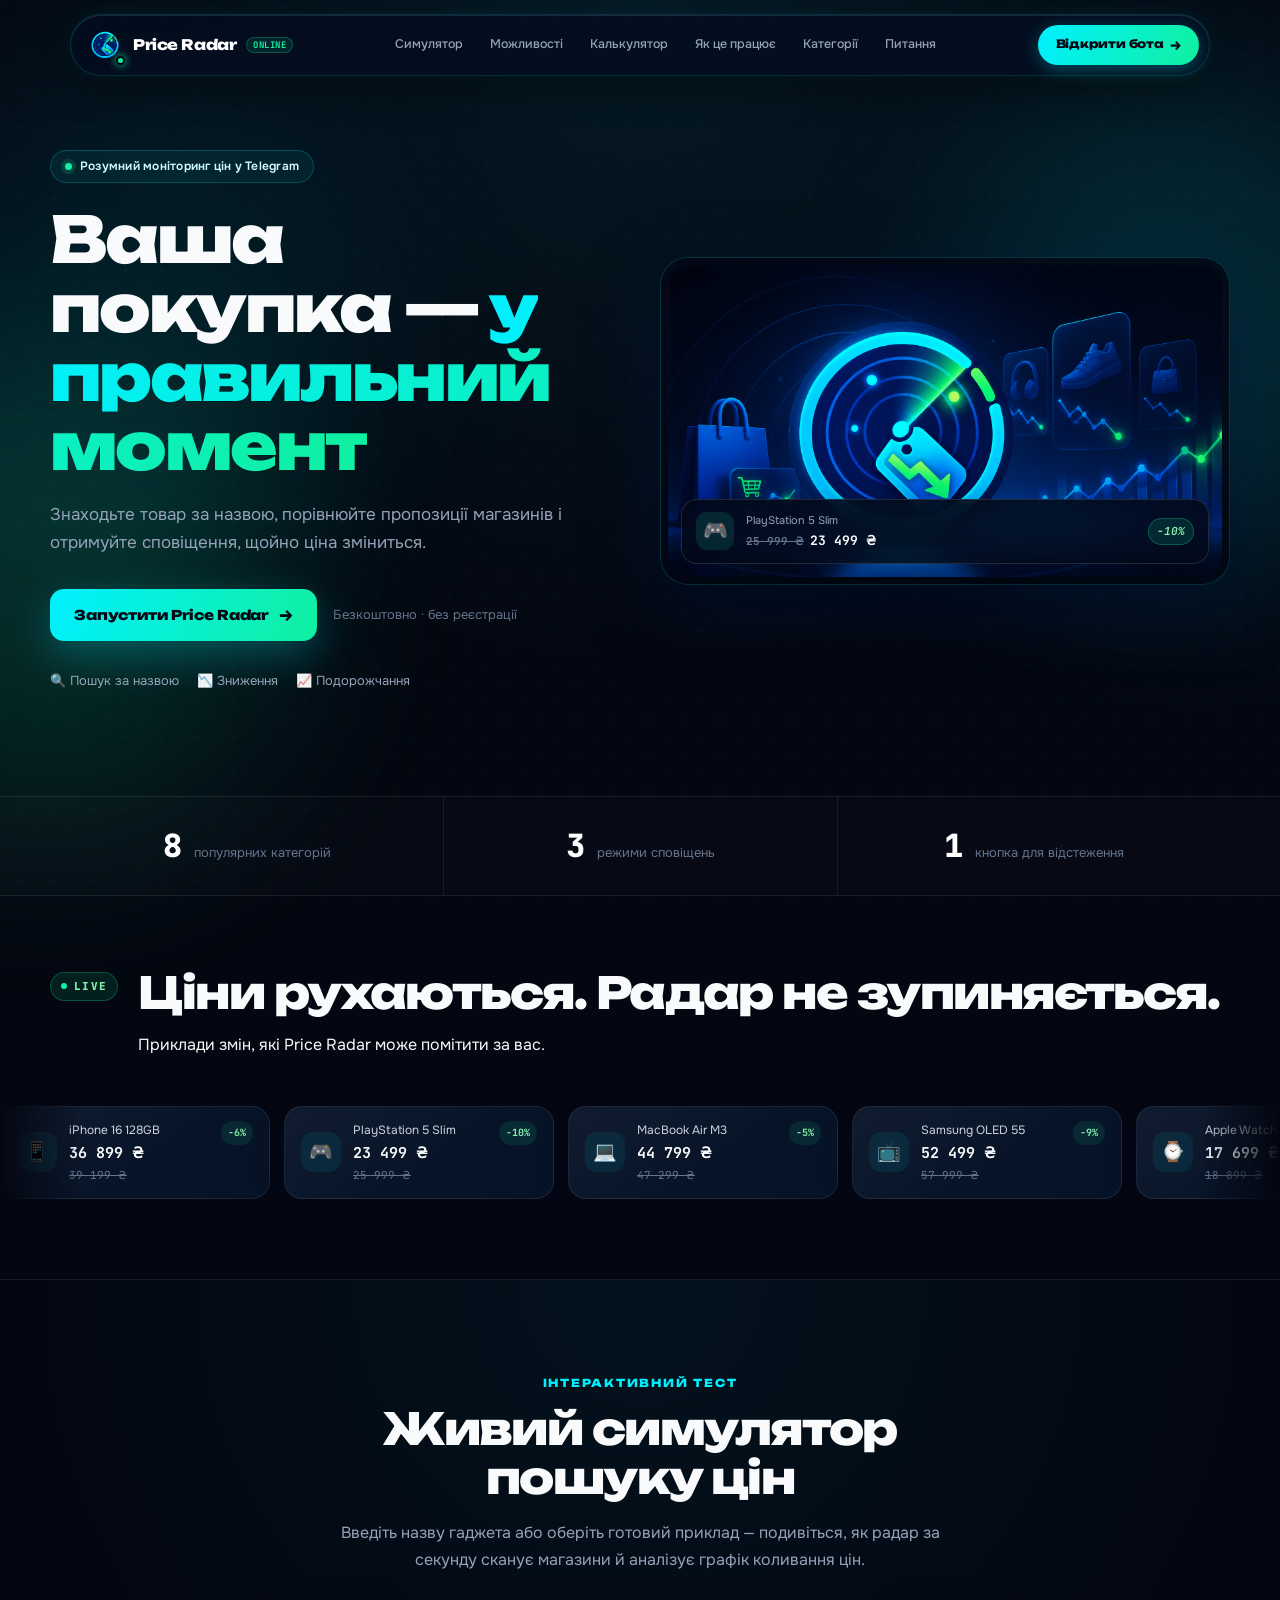
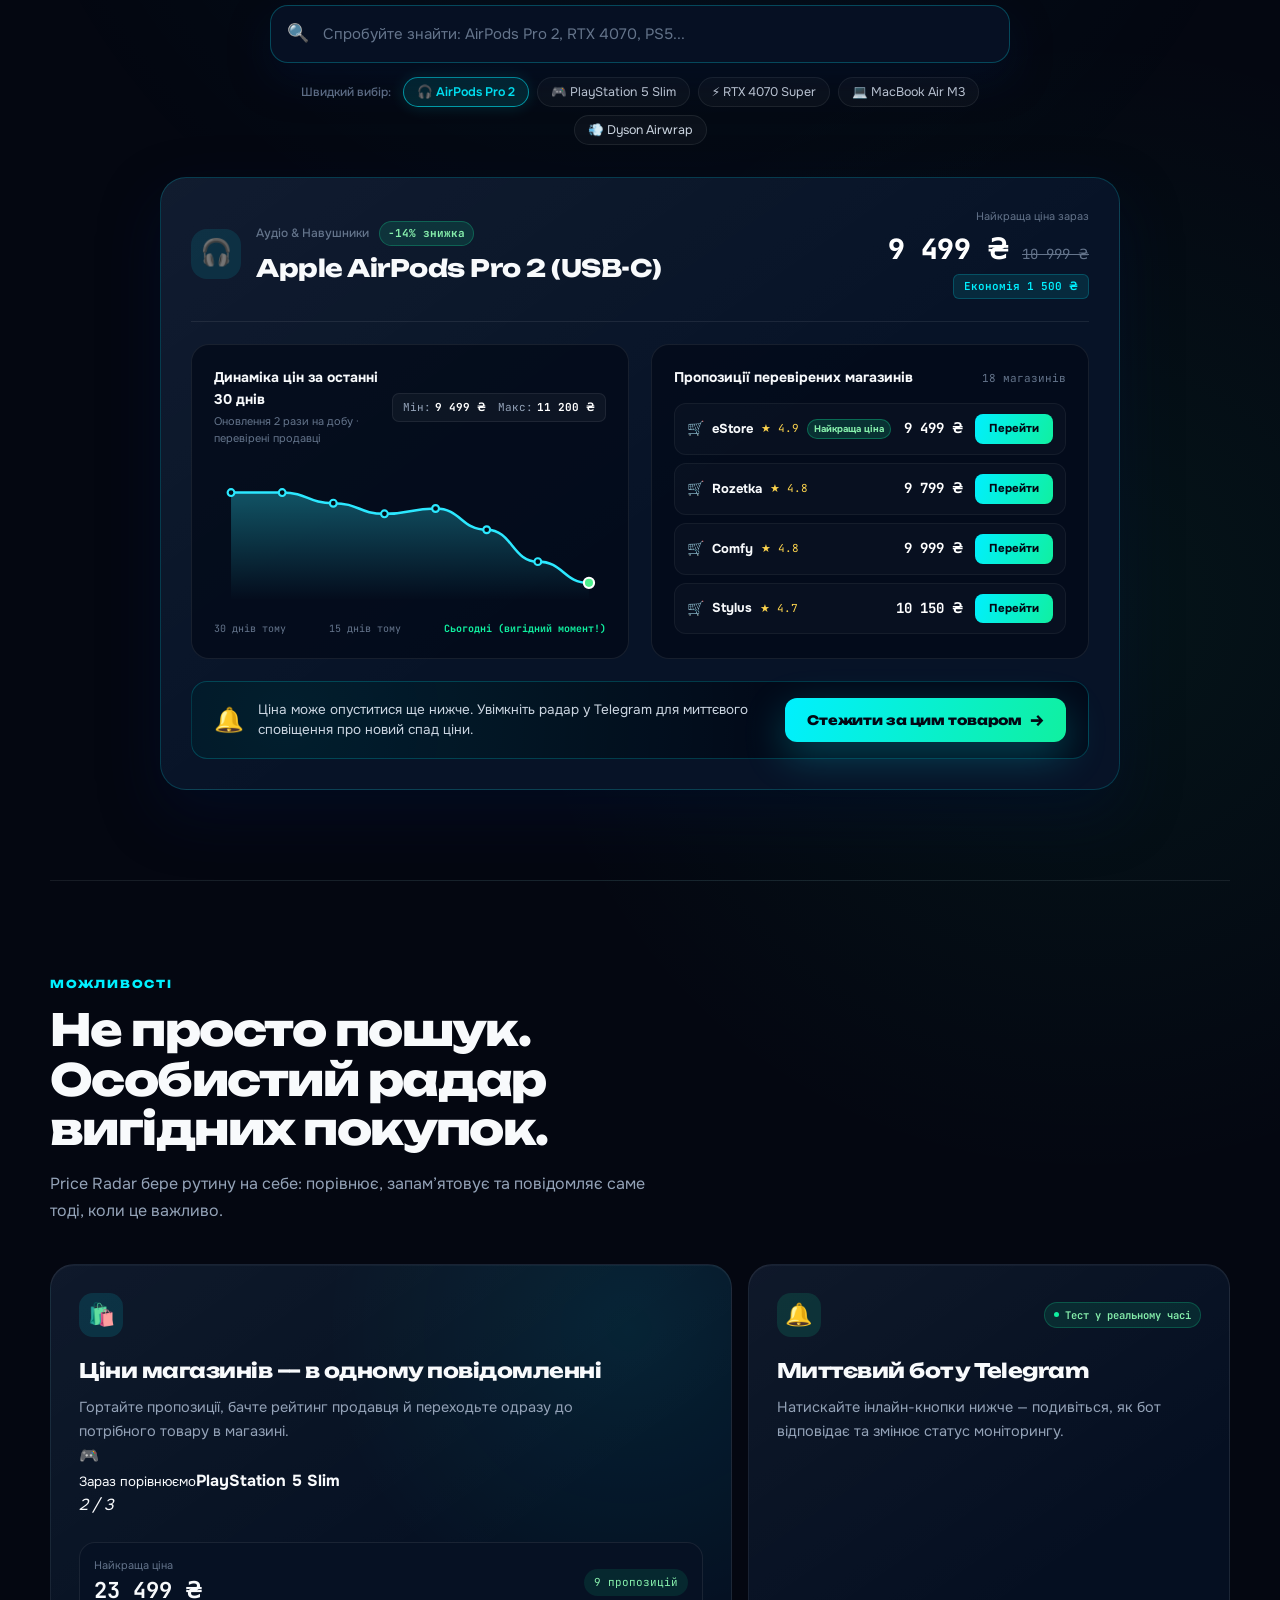
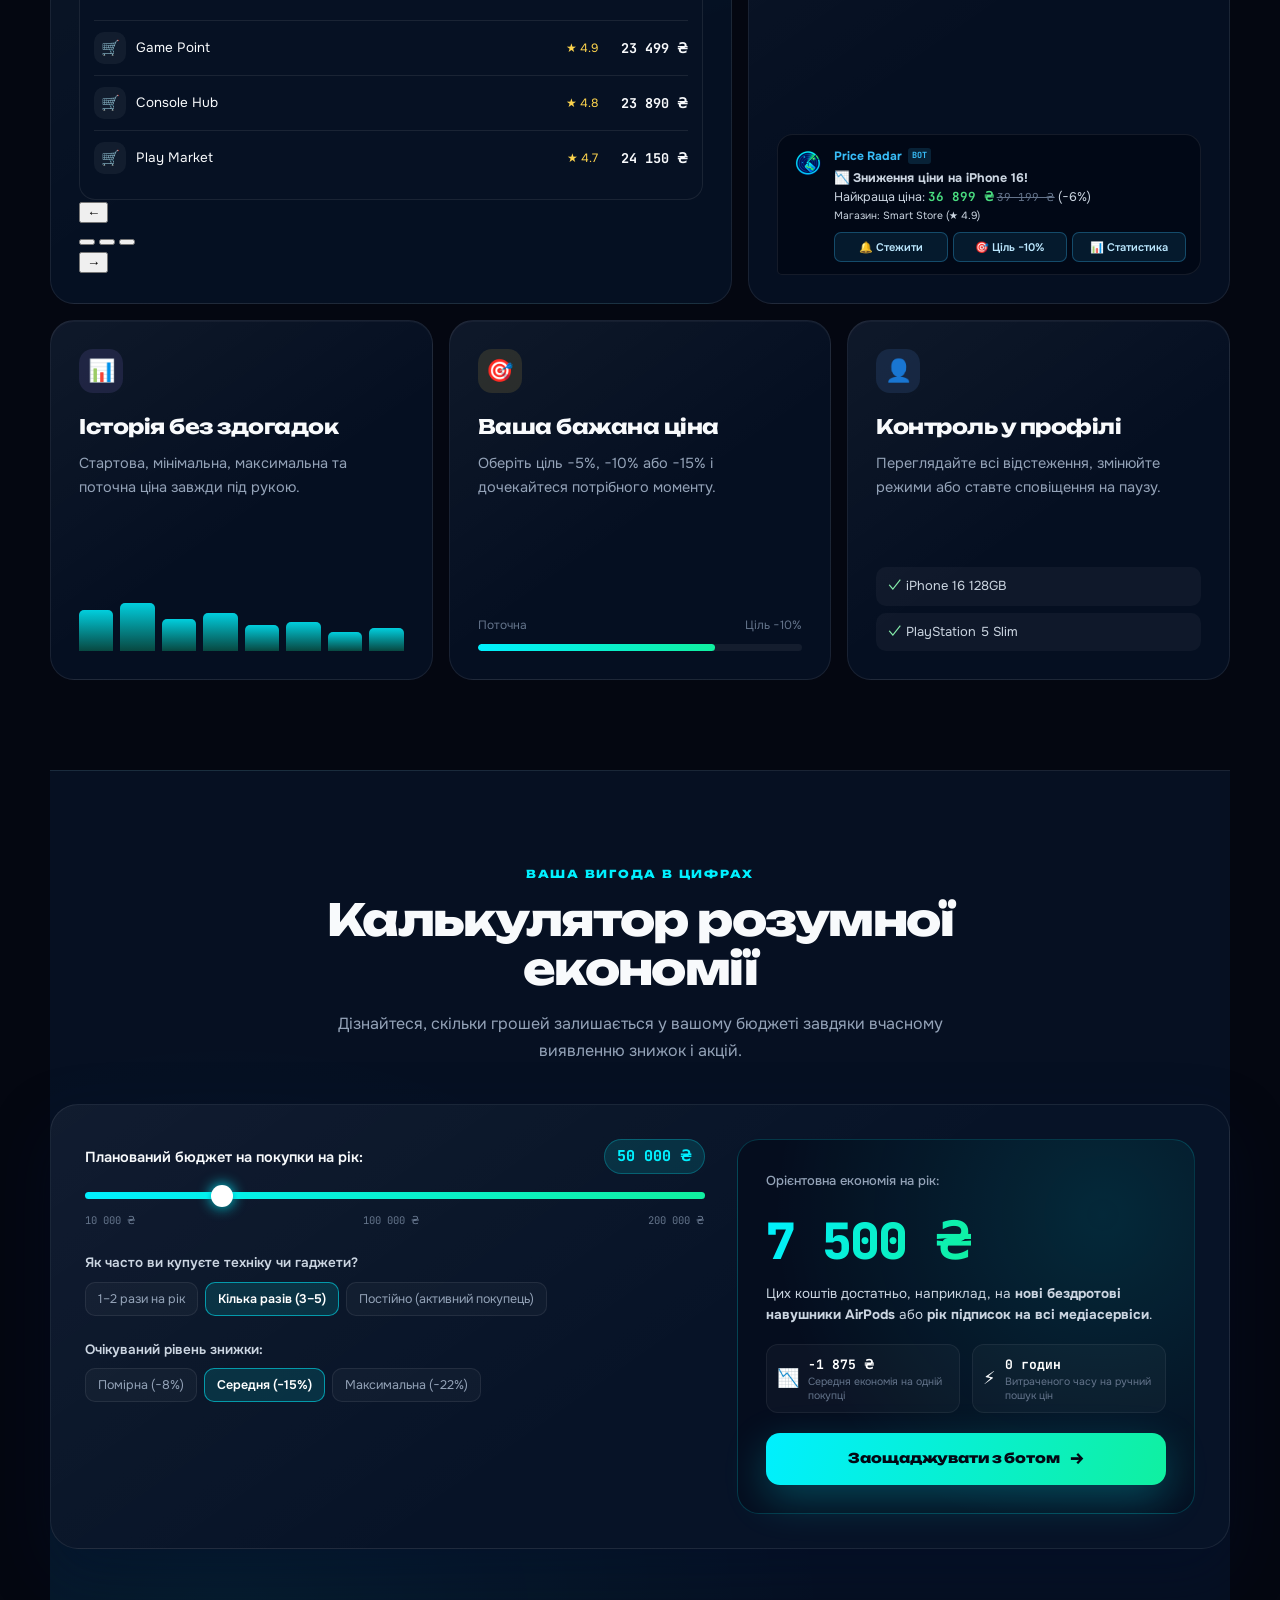
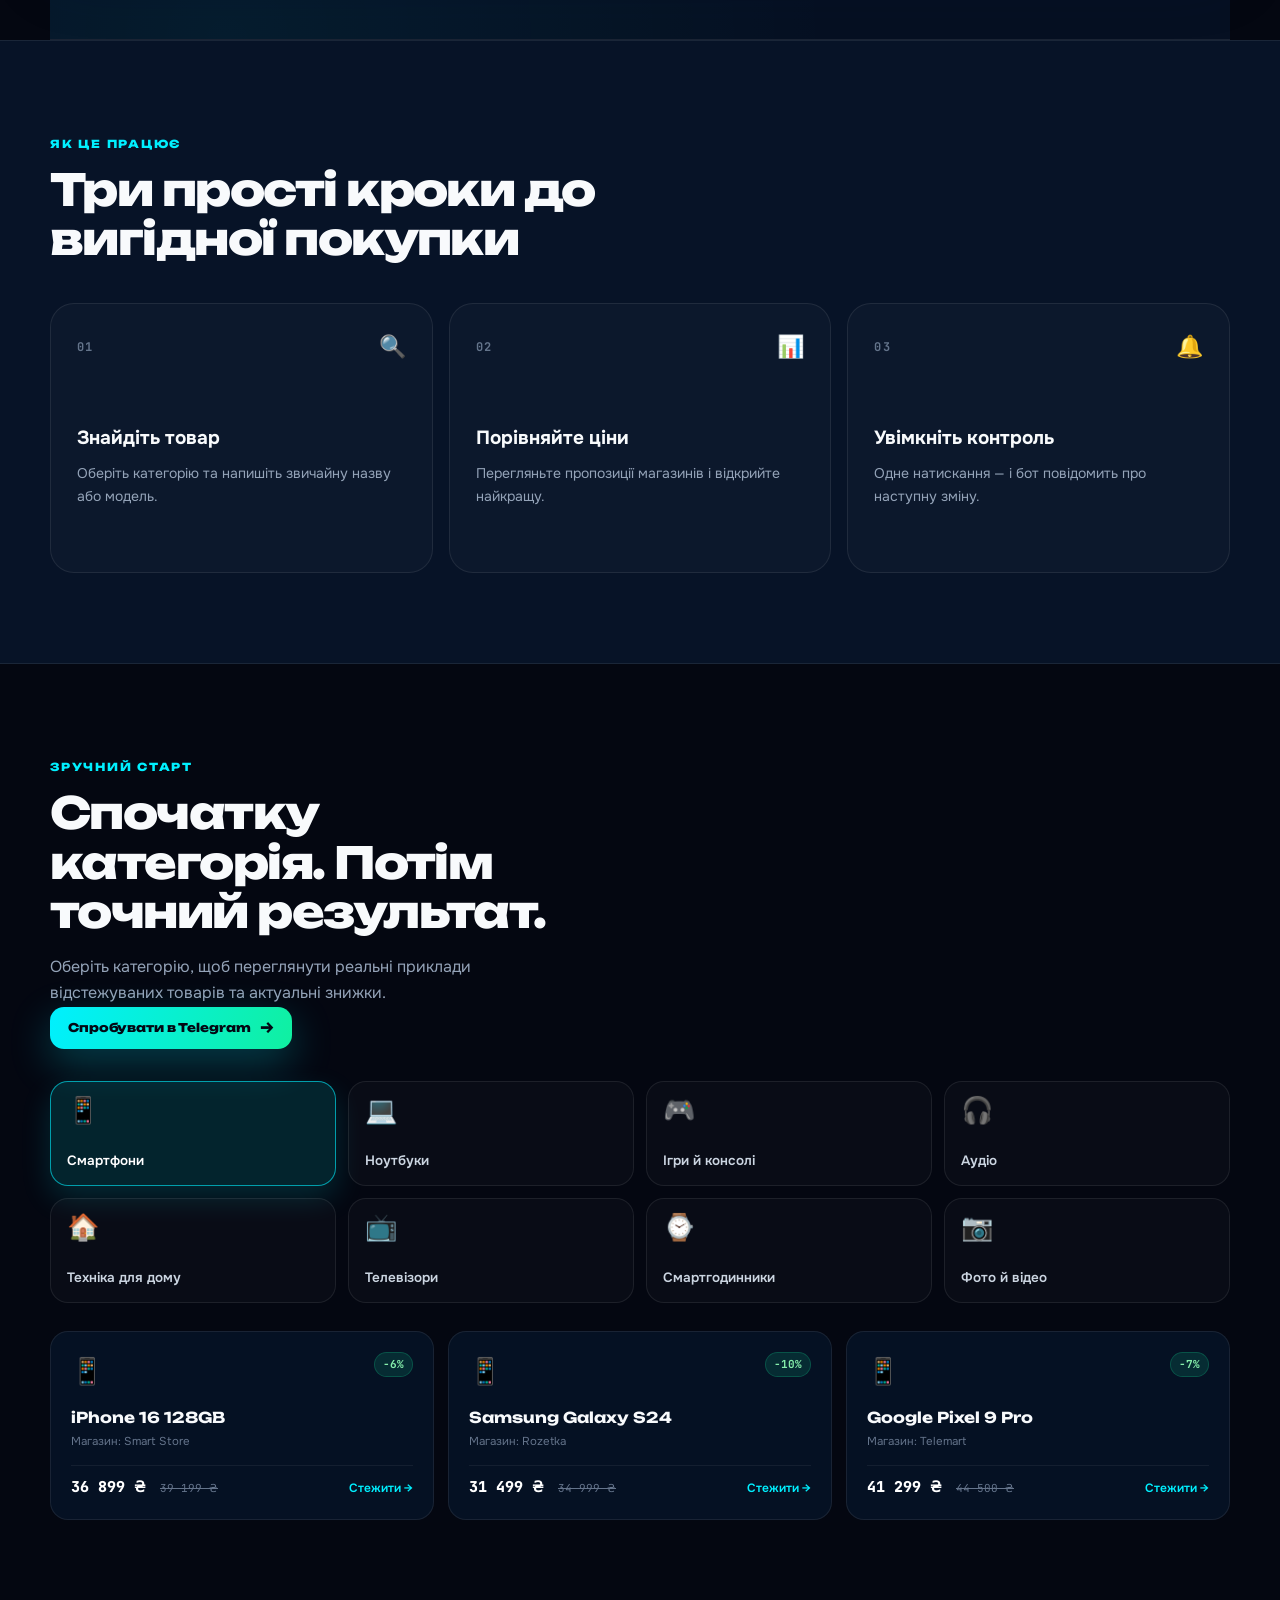
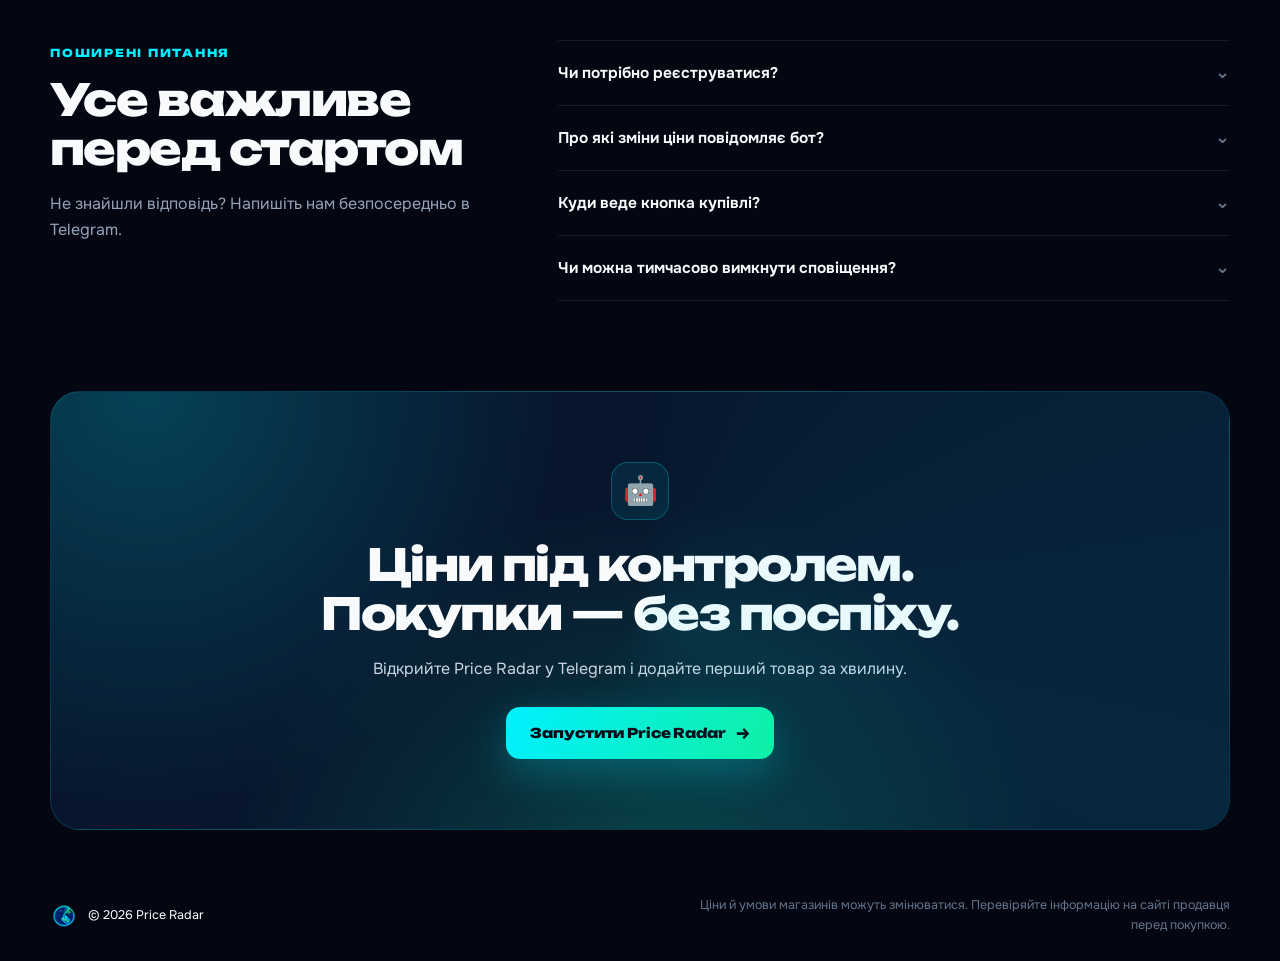
==== commit 2435c7b3: "fix(ui): replace harsh white scroll line with bespoke floating radar island navigation" ====
--- a/index.html
+++ b/index.html
@@ -1,472 +1,554 @@
 <!doctype html>
 <html lang="uk">
-  <head>
-    <meta charset="utf-8" />
-    <meta name="viewport" content="width=device-width, initial-scale=1" />
-    <meta name="theme-color" content="#030914" />
-    <title>Price Radar — контроль цін у Telegram</title>
-    <meta name="description" content="Порівнюйте ціни магазинів і отримуйте сповіщення про зниження та подорожчання товарів у Telegram." />
-    <meta property="og:title" content="Price Radar — контроль цін у Telegram" />
-    <meta property="og:description" content="Знайдіть товар, порівняйте ціни та увімкніть розумні сповіщення." />
-    <meta property="og:type" content="website" />
-    <meta property="og:url" content="https://ludiscooter.github.io/price-radar/" />
-    <meta property="og:image" content="https://ludiscooter.github.io/price-radar/price-radar-welcome.png" />
-    <link rel="icon" href="price-radar-avatar.png" />
-    <link rel="preconnect" href="https://fonts.googleapis.com" />
-    <link rel="preconnect" href="https://fonts.gstatic.com" crossorigin />
-    <link href="https://fonts.googleapis.com/css2?family=JetBrains+Mono:wght@500;600;700;800&family=Onest:wght@400;500;600;700&family=Unbounded:wght@600;700;800;900&display=swap" rel="stylesheet" />
-    <link rel="stylesheet" href="styles-v4.css" />
-    <link rel="stylesheet" href="motion-v4.css" />
-    <script>document.documentElement.classList.add('js')</script>
-    <script defer src="app-v4.js"></script>
-  </head>
-  <body>
-    <div class="scroll-progress" aria-hidden="true"></div>
-    <div class="cursor-glow" aria-hidden="true"></div>
-    <div class="ambient ambient-one" aria-hidden="true"></div>
-    <div class="ambient ambient-two" aria-hidden="true"></div>
-    <header class="header shell">
+
+<head>
+  <meta charset="utf-8" />
+  <meta name="viewport" content="width=device-width, initial-scale=1" />
+  <meta name="theme-color" content="#030914" />
+  <title>Price Radar — контроль цін у Telegram</title>
+  <meta name="description"
+    content="Порівнюйте ціни магазинів і отримуйте сповіщення про зниження та подорожчання товарів у Telegram." />
+  <meta property="og:title" content="Price Radar — контроль цін у Telegram" />
+  <meta property="og:description" content="Знайдіть товар, порівняйте ціни та увімкніть розумні сповіщення." />
+  <meta property="og:type" content="website" />
+  <meta property="og:url" content="https://ludiscooter.github.io/price-radar/" />
+  <meta property="og:image" content="https://ludiscooter.github.io/price-radar/price-radar-welcome.png" />
+  <link rel="icon" href="price-radar-avatar.png" />
+  <link rel="preconnect" href="https://fonts.googleapis.com" />
+  <link rel="preconnect" href="https://fonts.gstatic.com" crossorigin />
+  <link
+    href="https://fonts.googleapis.com/css2?family=JetBrains+Mono:wght@500;600;700;800&family=Onest:wght@400;500;600;700&family=Unbounded:wght@600;700;800;900&display=swap"
+    rel="stylesheet" />
+  <link rel="stylesheet" href="styles-v4.css" />
+  <link rel="stylesheet" href="motion-v4.css" />
+  <script>document.documentElement.classList.add('js')</script>
+  <script defer src="app-v4.js"></script>
+</head>
+
+<body>
+  <div class="scroll-progress" aria-hidden="true"></div>
+  <div class="cursor-glow" aria-hidden="true"></div>
+  <div class="ambient ambient-one" aria-hidden="true"></div>
+  <div class="ambient ambient-two" aria-hidden="true"></div>
+  <div class="header-wrap" id="header-wrap">
+    <header class="header" id="main-header">
       <a class="brand" href="#top" aria-label="Price Radar — на початок">
-        <img src="price-radar-avatar.png" alt="" />
-        <span>Price Radar</span>
+        <div class="brand-avatar-wrap">
+          <img src="price-radar-avatar.png" alt="Price Radar Logo" />
+          <span class="brand-ping" aria-hidden="true"></span>
+        </div>
+        <span class="brand-name">Price Radar</span>
+        <span class="brand-status-tag">ONLINE</span>
       </a>
       <nav aria-label="Основна навігація">
-        <a href="#demo">Симулятор</a>
-        <a href="#features">Можливості</a>
-        <a href="#calculator">Калькулятор</a>
-        <a href="#how">Як це працює</a>
-        <a href="#categories">Категорії</a>
-        <a href="#faq">Питання</a>
+        <a href="#demo" class="nav-link">Симулятор</a>
+        <a href="#features" class="nav-link">Можливості</a>
+        <a href="#calculator" class="nav-link">Калькулятор</a>
+        <a href="#how" class="nav-link">Як це працює</a>
+        <a href="#categories" class="nav-link">Категорії</a>
+        <a href="#faq" class="nav-link">Питання</a>
       </nav>
-      <a class="header-cta" href="https://t.me/hotline_price_monitor_bot" target="_blank" rel="noreferrer">Відкрити бота</a>
+      <a class="header-cta" href="https://t.me/hotline_price_monitor_bot" target="_blank" rel="noreferrer">
+        <span>Відкрити бота</span>
+        <b aria-hidden="true">→</b>
+      </a>
     </header>
-
-    <main>
-      <section class="hero shell" id="top">
-        <div class="hero-copy">
-          <div class="status"><i></i> Розумний моніторинг цін у Telegram</div>
-          <h1>Ваша покупка — <span>у правильний момент</span></h1>
-          <p>Знаходьте товар за назвою, порівнюйте пропозиції магазинів і отримуйте сповіщення, щойно ціна зміниться.</p>
-          <div class="hero-actions">
-            <a class="primary-cta" href="https://t.me/hotline_price_monitor_bot" target="_blank" rel="noreferrer">Запустити Price Radar <b>→</b></a>
-            <small>Безкоштовно · без реєстрації</small>
-          </div>
-          <div class="micro-features">
-            <span>🔍 Пошук за назвою</span>
-            <span>📉 Зниження</span>
-            <span>📈 Подорожчання</span>
-          </div>
-        </div>
-        <div class="hero-visual">
-          <img src="price-radar-welcome.png" alt="Price Radar знаходить вигідні пропозиції та відстежує зміну цін" />
-          <div class="push" aria-live="polite">
-            <span class="push-icon" id="deal-icon">📱</span>
-            <span class="deal-copy">
-              <small id="deal-product">iPhone 16 128GB</small>
-              <b><s id="deal-old-price">39 199 ₴</s><strong id="deal-new-price">36 899 ₴</strong></b>
-            </span>
-            <em class="deal-badge" id="deal-change">−6%</em>
-          </div>
-        </div>
-      </section>
-
-      <section class="stats">
-        <div class="shell stats-grid">
-          <div><b data-count="8">8</b><span>популярних категорій</span></div>
-          <div><b data-count="3">3</b><span>режими сповіщень</span></div>
-          <div><b data-count="1">1</b><span>кнопка для відстеження</span></div>
-        </div>
-      </section>
-
-      <section class="live-radar" aria-labelledby="live-radar-title">
-        <div class="shell live-radar-head">
-          <span class="live-label"><i></i> LIVE</span>
-          <div>
-            <h2 id="live-radar-title">Ціни рухаються. Радар не зупиняється.</h2>
-            <p>Приклади змін, які Price Radar може помітити за вас.</p>
-          </div>
-        </div>
-        <div class="deal-marquee">
-          <div class="deal-track">
-            <div class="deal-group">
-              <article class="moving-deal"><span>📱</span><div><small>iPhone 16 128GB</small><b>36 899 ₴</b><s>39 199 ₴</s></div><em>−6%</em></article>
-              <article class="moving-deal"><span>🎮</span><div><small>PlayStation 5 Slim</small><b>23 499 ₴</b><s>25 999 ₴</s></div><em>−10%</em></article>
-              <article class="moving-deal"><span>💻</span><div><small>MacBook Air M3</small><b>44 799 ₴</b><s>47 299 ₴</s></div><em>−5%</em></article>
-              <article class="moving-deal"><span>📺</span><div><small>Samsung OLED 55</small><b>52 499 ₴</b><s>57 999 ₴</s></div><em>−9%</em></article>
-              <article class="moving-deal"><span>⌚</span><div><small>Apple Watch Series 10</small><b>17 699 ₴</b><s>18 899 ₴</s></div><em>−6%</em></article>
-              <article class="moving-deal"><span>🎧</span><div><small>Sony WH-1000XM5</small><b>12 199 ₴</b><s>13 499 ₴</s></div><em>−10%</em></article>
-            </div>
-            <div class="deal-group" aria-hidden="true">
-              <article class="moving-deal"><span>📱</span><div><small>iPhone 16 128GB</small><b>36 899 ₴</b><s>39 199 ₴</s></div><em>−6%</em></article>
-              <article class="moving-deal"><span>🎮</span><div><small>PlayStation 5 Slim</small><b>23 499 ₴</b><s>25 999 ₴</s></div><em>−10%</em></article>
-              <article class="moving-deal"><span>💻</span><div><small>MacBook Air M3</small><b>44 799 ₴</b><s>47 299 ₴</s></div><em>−5%</em></article>
-              <article class="moving-deal"><span>📺</span><div><small>Samsung OLED 55</small><b>52 499 ₴</b><s>57 999 ₴</s></div><em>−9%</em></article>
-              <article class="moving-deal"><span>⌚</span><div><small>Apple Watch Series 10</small><b>17 699 ₴</b><s>18 899 ₴</s></div><em>−6%</em></article>
-              <article class="moving-deal"><span>🎧</span><div><small>Sony WH-1000XM5</small><b>12 199 ₴</b><s>13 499 ₴</s></div><em>−10%</em></article>
-            </div>
-          </div>
-        </div>
-      </section>
-
-      <!-- NEW: Interactive Radar Scanner Simulator -->
-      <section class="section shell radar-demo-section" id="demo">
-        <div class="section-heading centered">
-          <span class="eyebrow">Інтерактивний тест</span>
-          <h2>Живий симулятор пошуку цін</h2>
-          <p>Введіть назву гаджета або оберіть готовий приклад — подивіться, як радар за секунду сканує магазини й аналізує графік коливання цін.</p>
-        </div>
-
-        <div class="radar-search-box">
-          <div class="search-input-wrap">
-            <span class="search-icon">🔍</span>
-            <input type="text" id="radar-search-input" placeholder="Спробуйте знайти: AirPods Pro 2, RTX 4070, PS5..." aria-label="Пошук товару для симулятора" />
-            <button type="button" id="radar-search-clear" aria-label="Очистити" class="search-clear-btn" style="display:none;">✕</button>
-          </div>
-          <div class="search-chips" id="search-chips">
-            <span class="chips-label">Швидкий вибір:</span>
-            <button type="button" class="chip active" data-product="airpods">🎧 AirPods Pro 2</button>
-            <button type="button" class="chip" data-product="ps5">🎮 PlayStation 5 Slim</button>
-            <button type="button" class="chip" data-product="rtx4070">⚡ RTX 4070 Super</button>
-            <button type="button" class="chip" data-product="macbook">💻 MacBook Air M3</button>
-            <button type="button" class="chip" data-product="dyson">💨 Dyson Airwrap</button>
-          </div>
-        </div>
-
-        <div class="radar-screen" id="radar-screen">
-          <!-- Scanning state -->
-          <div class="radar-scanning" id="radar-scanning" aria-hidden="true" style="display:none;">
-            <div class="radar-sweep-circle">
-              <div class="radar-beam"></div>
-              <div class="radar-blip blip-1"></div>
-              <div class="radar-blip blip-2"></div>
-              <div class="radar-blip blip-3"></div>
-            </div>
-            <p id="radar-scan-status">Скануємо Rozetka, Telemart, Hotline, Comfy...</p>
-          </div>
-
-          <!-- Result card -->
-          <div class="radar-result" id="radar-result">
-            <div class="result-top">
-              <div class="result-item-meta">
-                <span class="result-icon" id="res-icon">🎧</span>
+  </div>
+
+  <main>
+    <section class="hero shell" id="top">
+      <div class="hero-copy">
+        <div class="status"><i></i> Розумний моніторинг цін у Telegram</div>
+        <h1>Ваша покупка — <span>у правильний момент</span></h1>
+        <p>Знаходьте товар за назвою, порівнюйте пропозиції магазинів і отримуйте сповіщення, щойно ціна зміниться.</p>
+        <div class="hero-actions">
+          <a class="primary-cta" href="https://t.me/hotline_price_monitor_bot" target="_blank"
+            rel="noreferrer">Запустити Price Radar <b>→</b></a>
+          <small>Безкоштовно · без реєстрації</small>
+        </div>
+        <div class="micro-features">
+          <span>🔍 Пошук за назвою</span>
+          <span>📉 Зниження</span>
+          <span>📈 Подорожчання</span>
+        </div>
+      </div>
+      <div class="hero-visual">
+        <img src="price-radar-welcome.png" alt="Price Radar знаходить вигідні пропозиції та відстежує зміну цін" />
+        <div class="push" aria-live="polite">
+          <span class="push-icon" id="deal-icon">📱</span>
+          <span class="deal-copy">
+            <small id="deal-product">iPhone 16 128GB</small>
+            <b><s id="deal-old-price">39 199 ₴</s><strong id="deal-new-price">36 899 ₴</strong></b>
+          </span>
+          <em class="deal-badge" id="deal-change">−6%</em>
+        </div>
+      </div>
+    </section>
+
+    <section class="stats">
+      <div class="shell stats-grid">
+        <div><b data-count="8">8</b><span>популярних категорій</span></div>
+        <div><b data-count="3">3</b><span>режими сповіщень</span></div>
+        <div><b data-count="1">1</b><span>кнопка для відстеження</span></div>
+      </div>
+    </section>
+
+    <section class="live-radar" aria-labelledby="live-radar-title">
+      <div class="shell live-radar-head">
+        <span class="live-label"><i></i> LIVE</span>
+        <div>
+          <h2 id="live-radar-title">Ціни рухаються. Радар не зупиняється.</h2>
+          <p>Приклади змін, які Price Radar може помітити за вас.</p>
+        </div>
+      </div>
+      <div class="deal-marquee">
+        <div class="deal-track">
+          <div class="deal-group">
+            <article class="moving-deal"><span>📱</span>
+              <div><small>iPhone 16 128GB</small><b>36 899 ₴</b><s>39 199 ₴</s></div><em>−6%</em>
+            </article>
+            <article class="moving-deal"><span>🎮</span>
+              <div><small>PlayStation 5 Slim</small><b>23 499 ₴</b><s>25 999 ₴</s></div><em>−10%</em>
+            </article>
+            <article class="moving-deal"><span>💻</span>
+              <div><small>MacBook Air M3</small><b>44 799 ₴</b><s>47 299 ₴</s></div><em>−5%</em>
+            </article>
+            <article class="moving-deal"><span>📺</span>
+              <div><small>Samsung OLED 55</small><b>52 499 ₴</b><s>57 999 ₴</s></div><em>−9%</em>
+            </article>
+            <article class="moving-deal"><span>⌚</span>
+              <div><small>Apple Watch Series 10</small><b>17 699 ₴</b><s>18 899 ₴</s></div><em>−6%</em>
+            </article>
+            <article class="moving-deal"><span>🎧</span>
+              <div><small>Sony WH-1000XM5</small><b>12 199 ₴</b><s>13 499 ₴</s></div><em>−10%</em>
+            </article>
+          </div>
+          <div class="deal-group" aria-hidden="true">
+            <article class="moving-deal"><span>📱</span>
+              <div><small>iPhone 16 128GB</small><b>36 899 ₴</b><s>39 199 ₴</s></div><em>−6%</em>
+            </article>
+            <article class="moving-deal"><span>🎮</span>
+              <div><small>PlayStation 5 Slim</small><b>23 499 ₴</b><s>25 999 ₴</s></div><em>−10%</em>
+            </article>
+            <article class="moving-deal"><span>💻</span>
+              <div><small>MacBook Air M3</small><b>44 799 ₴</b><s>47 299 ₴</s></div><em>−5%</em>
+            </article>
+            <article class="moving-deal"><span>📺</span>
+              <div><small>Samsung OLED 55</small><b>52 499 ₴</b><s>57 999 ₴</s></div><em>−9%</em>
+            </article>
+            <article class="moving-deal"><span>⌚</span>
+              <div><small>Apple Watch Series 10</small><b>17 699 ₴</b><s>18 899 ₴</s></div><em>−6%</em>
+            </article>
+            <article class="moving-deal"><span>🎧</span>
+              <div><small>Sony WH-1000XM5</small><b>12 199 ₴</b><s>13 499 ₴</s></div><em>−10%</em>
+            </article>
+          </div>
+        </div>
+      </div>
+    </section>
+
+    <!-- NEW: Interactive Radar Scanner Simulator -->
+    <section class="section shell radar-demo-section" id="demo">
+      <div class="section-heading centered">
+        <span class="eyebrow">Інтерактивний тест</span>
+        <h2>Живий симулятор пошуку цін</h2>
+        <p>Введіть назву гаджета або оберіть готовий приклад — подивіться, як радар за секунду сканує магазини й
+          аналізує графік коливання цін.</p>
+      </div>
+
+      <div class="radar-search-box">
+        <div class="search-input-wrap">
+          <span class="search-icon">🔍</span>
+          <input type="text" id="radar-search-input" placeholder="Спробуйте знайти: AirPods Pro 2, RTX 4070, PS5..."
+            aria-label="Пошук товару для симулятора" />
+          <button type="button" id="radar-search-clear" aria-label="Очистити" class="search-clear-btn"
+            style="display:none;">✕</button>
+        </div>
+        <div class="search-chips" id="search-chips">
+          <span class="chips-label">Швидкий вибір:</span>
+          <button type="button" class="chip active" data-product="airpods">🎧 AirPods Pro 2</button>
+          <button type="button" class="chip" data-product="ps5">🎮 PlayStation 5 Slim</button>
+          <button type="button" class="chip" data-product="rtx4070">⚡ RTX 4070 Super</button>
+          <button type="button" class="chip" data-product="macbook">💻 MacBook Air M3</button>
+          <button type="button" class="chip" data-product="dyson">💨 Dyson Airwrap</button>
+        </div>
+      </div>
+
+      <div class="radar-screen" id="radar-screen">
+        <!-- Scanning state -->
+        <div class="radar-scanning" id="radar-scanning" aria-hidden="true" style="display:none;">
+          <div class="radar-sweep-circle">
+            <div class="radar-beam"></div>
+            <div class="radar-blip blip-1"></div>
+            <div class="radar-blip blip-2"></div>
+            <div class="radar-blip blip-3"></div>
+          </div>
+          <p id="radar-scan-status">Скануємо Rozetka, Telemart, Hotline, Comfy...</p>
+        </div>
+
+        <!-- Result card -->
+        <div class="radar-result" id="radar-result">
+          <div class="result-top">
+            <div class="result-item-meta">
+              <span class="result-icon" id="res-icon">🎧</span>
+              <div>
+                <div class="result-badge-row">
+                  <span class="res-category" id="res-category">Аудіо & Навушники</span>
+                  <span class="res-drop-badge" id="res-drop-badge">−14% знижка</span>
+                </div>
+                <h3 id="res-title">Apple AirPods Pro 2 (USB-C)</h3>
+              </div>
+            </div>
+            <div class="result-price-block">
+              <small>Найкраща ціна зараз</small>
+              <div class="price-val">
+                <span id="res-price">9 499 ₴</span>
+                <s id="res-old-price">10 999 ₴</s>
+              </div>
+              <span class="price-saving" id="res-saving">Економія 1 500 ₴</span>
+            </div>
+          </div>
+
+          <div class="result-grid">
+            <!-- Left: SVG Price History Chart -->
+            <div class="result-chart-card">
+              <div class="chart-header">
                 <div>
-                  <div class="result-badge-row">
-                    <span class="res-category" id="res-category">Аудіо & Навушники</span>
-                    <span class="res-drop-badge" id="res-drop-badge">−14% знижка</span>
-                  </div>
-                  <h3 id="res-title">Apple AirPods Pro 2 (USB-C)</h3>
-                </div>
-              </div>
-              <div class="result-price-block">
-                <small>Найкраща ціна зараз</small>
-                <div class="price-val">
-                  <span id="res-price">9 499 ₴</span>
-                  <s id="res-old-price">10 999 ₴</s>
-                </div>
-                <span class="price-saving" id="res-saving">Економія 1 500 ₴</span>
-              </div>
-            </div>
-
-            <div class="result-grid">
-              <!-- Left: SVG Price History Chart -->
-              <div class="result-chart-card">
-                <div class="chart-header">
-                  <div>
-                    <h4>Динаміка цін за останні 30 днів</h4>
-                    <span class="chart-sub">Оновлення 2 рази на добу · перевірені продавці</span>
-                  </div>
-                  <div class="chart-stats-pill">
-                    <span>Мін: <b id="chart-min-price">9 499 ₴</b></span>
-                    <span>Макс: <b id="chart-max-price">11 200 ₴</b></span>
-                  </div>
-                </div>
-
-                <div class="chart-svg-wrap" id="chart-container">
-                  <!-- SVG dynamically rendered by JS -->
-                </div>
-
-                <div class="chart-timeline">
-                  <span>30 днів тому</span>
-                  <span>15 днів тому</span>
-                  <span class="today-marker">Сьогодні (вигідний момент!)</span>
-                </div>
-              </div>
-
-              <!-- Right: Stores Comparison -->
-              <div class="result-stores-card">
-                <div class="stores-header">
-                  <h4>Пропозиції перевірених магазинів</h4>
-                  <span class="stores-count" id="res-stores-count">18 магазинів</span>
-                </div>
-                <div class="stores-list" id="res-stores-list">
-                  <!-- Populated by JS -->
-                </div>
-              </div>
-            </div>
-
-            <!-- Bot CTA banner inside result -->
-            <div class="result-bot-cta">
-              <div class="bot-cta-info">
-                <span>🔔</span>
-                <p>Ціна може опуститися ще нижче. Увімкніть радар у Telegram для миттєвого сповіщення про новий спад ціни.</p>
-              </div>
-              <a href="https://t.me/hotline_price_monitor_bot" target="_blank" rel="noreferrer" class="primary-cta small" id="res-tg-link">
-                Стежити за цим товаром <b>→</b>
-              </a>
-            </div>
-          </div>
-        </div>
-      </section>
-
-      <section class="section shell" id="features">
+                  <h4>Динаміка цін за останні 30 днів</h4>
+                  <span class="chart-sub">Оновлення 2 рази на добу · перевірені продавці</span>
+                </div>
+                <div class="chart-stats-pill">
+                  <span>Мін: <b id="chart-min-price">9 499 ₴</b></span>
+                  <span>Макс: <b id="chart-max-price">11 200 ₴</b></span>
+                </div>
+              </div>
+
+              <div class="chart-svg-wrap" id="chart-container">
+                <!-- SVG dynamically rendered by JS -->
+              </div>
+
+              <div class="chart-timeline">
+                <span>30 днів тому</span>
+                <span>15 днів тому</span>
+                <span class="today-marker">Сьогодні (вигідний момент!)</span>
+              </div>
+            </div>
+
+            <!-- Right: Stores Comparison -->
+            <div class="result-stores-card">
+              <div class="stores-header">
+                <h4>Пропозиції перевірених магазинів</h4>
+                <span class="stores-count" id="res-stores-count">18 магазинів</span>
+              </div>
+              <div class="stores-list" id="res-stores-list">
+                <!-- Populated by JS -->
+              </div>
+            </div>
+          </div>
+
+          <!-- Bot CTA banner inside result -->
+          <div class="result-bot-cta">
+            <div class="bot-cta-info">
+              <span>🔔</span>
+              <p>Ціна може опуститися ще нижче. Увімкніть радар у Telegram для миттєвого сповіщення про новий спад ціни.
+              </p>
+            </div>
+            <a href="https://t.me/hotline_price_monitor_bot" target="_blank" rel="noreferrer" class="primary-cta small"
+              id="res-tg-link">
+              Стежити за цим товаром <b>→</b>
+            </a>
+          </div>
+        </div>
+      </div>
+    </section>
+
+    <section class="section shell" id="features">
+      <div class="section-heading">
+        <span class="eyebrow">Можливості</span>
+        <h2>Не просто пошук. Особистий радар вигідних покупок.</h2>
+        <p>Price Radar бере рутину на себе: порівнює, запам’ятовує та повідомляє саме тоді, коли це важливо.</p>
+      </div>
+      <div class="bento">
+        <article class="card offers">
+          <span class="card-icon cyan">🛍️</span>
+          <h3>Ціни магазинів — в одному повідомленні</h3>
+          <p>Гортайте пропозиції, бачте рейтинг продавця й переходьте одразу до потрібного товару в магазині.</p>
+          <div class="offer-carousel" aria-label="Приклади порівняння цін" aria-roledescription="карусель">
+            <div class="offer-product">
+              <span id="offer-product-icon">📱</span>
+              <div><small>Зараз порівнюємо</small><b id="offer-product-name">iPhone 16 128GB</b></div>
+              <em id="offer-position">1 / 3</em>
+            </div>
+            <div class="offer-viewport">
+              <div class="offer-list" id="offer-list" aria-live="polite">
+                <div class="offer-head"><span><small>Найкраща ціна</small><b id="offer-best-price">36 899
+                      ₴</b></span><em id="offer-count">12 пропозицій</em></div>
+                <div class="shop"><i>🛒</i><span id="shop-name-1">Smart Store</span><small id="shop-rating-1">★
+                    4.9</small><b id="shop-price-1">36 899 ₴</b></div>
+                <div class="shop"><i>🛒</i><span id="shop-name-2">Tech Market</span><small id="shop-rating-2">★
+                    4.8</small><b id="shop-price-2">37 240 ₴</b></div>
+                <div class="shop"><i>🛒</i><span id="shop-name-3">Digital Shop</span><small id="shop-rating-3">★
+                    4.7</small><b id="shop-price-3">37 699 ₴</b></div>
+              </div>
+            </div>
+            <div class="offer-controls">
+              <button id="offer-prev" type="button" aria-label="Попередній товар">←</button>
+              <div class="offer-dots" role="tablist" aria-label="Оберіть товар">
+                <button class="active" type="button" role="tab" aria-selected="true"
+                  aria-label="iPhone 16 128GB"></button>
+                <button type="button" role="tab" aria-selected="false" aria-label="PlayStation 5 Slim"></button>
+                <button type="button" role="tab" aria-selected="false" aria-label="MacBook Air M3"></button>
+              </div>
+              <button id="offer-next" type="button" aria-label="Наступний товар">→</button>
+            </div>
+          </div>
+        </article>
+
+        <!-- Interactive Telegram Bot Mockup Card -->
+        <article class="card changes tg-mockup-card">
+          <div class="card-header-flex">
+            <span class="card-icon green">🔔</span>
+            <span class="live-indicator-pill"><i></i> Тест у реальному часі</span>
+          </div>
+          <h3>Миттєвий бот у Telegram</h3>
+          <p>Натискайте інлайн-кнопки нижче — подивіться, як бот відповідає та змінює статус моніторингу.</p>
+          <div class="tg-chat-preview" id="tg-chat-preview">
+            <div class="tg-msg-bubble bot">
+              <img src="price-radar-avatar.png" alt="" class="tg-msg-avatar" />
+              <div class="tg-msg-content">
+                <div class="tg-msg-sender">Price Radar <span class="tg-bot-badge">bot</span></div>
+                <div class="tg-msg-text">
+                  📉 <b>Зниження ціни на iPhone 16!</b><br />
+                  Найкраща ціна: <strong class="highlight-green">36 899 ₴</strong> <s>39 199 ₴</s> (−6%)<br />
+                  <small>Магазин: Smart Store (★ 4.9)</small>
+                </div>
+                <div class="tg-inline-keyboard" id="tg-inline-kb">
+                  <button type="button" class="tg-btn" data-action="track">🔔 Стежити</button>
+                  <button type="button" class="tg-btn" data-action="target">🎯 Ціль −10%</button>
+                  <button type="button" class="tg-btn" data-action="stats">📊 Статистика</button>
+                </div>
+              </div>
+            </div>
+            <div class="tg-reply-toast" id="tg-reply-toast" style="display:none;">
+              <span id="tg-reply-icon">✅</span>
+              <span id="tg-reply-text">Режим сповіщень активовано!</span>
+            </div>
+          </div>
+        </article>
+
+        <article class="card small-card">
+          <span class="card-icon violet">📊</span>
+          <h3>Історія без здогадок</h3>
+          <p>Стартова, мінімальна, максимальна та поточна ціна завжди під рукою.</p>
+          <div class="bars" aria-hidden="true"><i style="height:62%"></i><i style="height:72%"></i><i
+              style="height:48%"></i><i style="height:57%"></i><i style="height:39%"></i><i style="height:44%"></i><i
+              style="height:29%"></i><i style="height:34%"></i></div>
+        </article>
+        <article class="card small-card">
+          <span class="card-icon amber">🎯</span>
+          <h3>Ваша бажана ціна</h3>
+          <p>Оберіть ціль −5%, −10% або −15% і дочекайтеся потрібного моменту.</p>
+          <div class="target-label"><span>Поточна</span><span>Ціль −10%</span></div>
+          <div class="progress"><i></i></div>
+        </article>
+        <article class="card small-card">
+          <span class="card-icon blue">👤</span>
+          <h3>Контроль у профілі</h3>
+          <p>Переглядайте всі відстеження, змінюйте режими або ставте сповіщення на паузу.</p>
+          <div class="tracked"><span>✓ iPhone 16 128GB</span><span>✓ PlayStation 5 Slim</span></div>
+        </article>
+      </div>
+    </section>
+
+    <!-- NEW: Savings Calculator Section -->
+    <section class="section shell calculator-section" id="calculator">
+      <div class="section-heading centered">
+        <span class="eyebrow">Ваша вигода в цифрах</span>
+        <h2>Калькулятор розумної економії</h2>
+        <p>Дізнайтеся, скільки грошей залишається у вашому бюджеті завдяки вчасному виявленню знижок і акцій.</p>
+      </div>
+
+      <div class="calc-card">
+        <div class="calc-inputs">
+          <div class="calc-input-group">
+            <div class="calc-label-row">
+              <label for="budget-range">Планований бюджет на покупки на рік:</label>
+              <span class="calc-badge-val" id="budget-display">50 000 ₴</span>
+            </div>
+            <input type="range" id="budget-range" min="10000" max="200000" step="5000" value="50000"
+              class="gradient-slider" />
+            <div class="slider-marks">
+              <span>10 000 ₴</span>
+              <span>100 000 ₴</span>
+              <span>200 000 ₴</span>
+            </div>
+          </div>
+
+          <div class="calc-input-group">
+            <span class="calc-group-title">Як часто ви купуєте техніку чи гаджети?</span>
+            <div class="calc-freq-chips" id="calc-freq-chips">
+              <button type="button" class="freq-btn" data-factor="0.85">1–2 рази на рік</button>
+              <button type="button" class="freq-btn active" data-factor="1">Кілька разів (3–5)</button>
+              <button type="button" class="freq-btn" data-factor="1.2">Постійно (активний покупець)</button>
+            </div>
+          </div>
+
+          <div class="calc-input-group">
+            <span class="calc-group-title">Очікуваний рівень знижки:</span>
+            <div class="calc-discount-chips" id="calc-discount-chips">
+              <button type="button" class="disc-btn" data-percent="0.08">Помірна (−8%)</button>
+              <button type="button" class="disc-btn active" data-percent="0.15">Середня (−15%)</button>
+              <button type="button" class="disc-btn" data-percent="0.22">Максимальна (−22%)</button>
+            </div>
+          </div>
+        </div>
+
+        <div class="calc-results">
+          <div class="calc-result-glow"></div>
+          <div class="calc-results-content">
+            <span class="calc-res-label">Орієнтовна економія на рік:</span>
+            <div class="calc-res-amount">
+              <span id="savings-amount">7 500 ₴</span>
+            </div>
+            <p class="calc-res-caption" id="savings-caption">
+              Цих коштів достатньо, наприклад, на <b>нові бездротові навушники</b> або <b>рік підписок на всі
+                сервіси</b>.
+            </p>
+
+            <div class="calc-perks">
+              <div class="perk-item">
+                <span>📉</span>
+                <div>
+                  <b id="perk-avg-discount">−1 875 ₴</b>
+                  <small>Середня економія на одній покупці</small>
+                </div>
+              </div>
+              <div class="perk-item">
+                <span>⚡</span>
+                <div>
+                  <b>0 годин</b>
+                  <small>Витраченого часу на ручний пошук цін</small>
+                </div>
+              </div>
+            </div>
+
+            <a class="primary-cta calc-cta" href="https://t.me/hotline_price_monitor_bot" target="_blank"
+              rel="noreferrer">
+              Заощаджувати з ботом <b>→</b>
+            </a>
+          </div>
+        </div>
+      </div>
+    </section>
+
+    <section class="how" id="how">
+      <div class="section shell">
         <div class="section-heading">
-          <span class="eyebrow">Можливості</span>
-          <h2>Не просто пошук. Особистий радар вигідних покупок.</h2>
-          <p>Price Radar бере рутину на себе: порівнює, запам’ятовує та повідомляє саме тоді, коли це важливо.</p>
-        </div>
-        <div class="bento">
-          <article class="card offers">
-            <span class="card-icon cyan">🛍️</span>
-            <h3>Ціни магазинів — в одному повідомленні</h3>
-            <p>Гортайте пропозиції, бачте рейтинг продавця й переходьте одразу до потрібного товару в магазині.</p>
-            <div class="offer-carousel" aria-label="Приклади порівняння цін" aria-roledescription="карусель">
-              <div class="offer-product">
-                <span id="offer-product-icon">📱</span>
-                <div><small>Зараз порівнюємо</small><b id="offer-product-name">iPhone 16 128GB</b></div>
-                <em id="offer-position">1 / 3</em>
-              </div>
-              <div class="offer-viewport">
-                <div class="offer-list" id="offer-list" aria-live="polite">
-                  <div class="offer-head"><span><small>Найкраща ціна</small><b id="offer-best-price">36 899 ₴</b></span><em id="offer-count">12 пропозицій</em></div>
-                  <div class="shop"><i>🛒</i><span id="shop-name-1">Smart Store</span><small id="shop-rating-1">★ 4.9</small><b id="shop-price-1">36 899 ₴</b></div>
-                  <div class="shop"><i>🛒</i><span id="shop-name-2">Tech Market</span><small id="shop-rating-2">★ 4.8</small><b id="shop-price-2">37 240 ₴</b></div>
-                  <div class="shop"><i>🛒</i><span id="shop-name-3">Digital Shop</span><small id="shop-rating-3">★ 4.7</small><b id="shop-price-3">37 699 ₴</b></div>
-                </div>
-              </div>
-              <div class="offer-controls">
-                <button id="offer-prev" type="button" aria-label="Попередній товар">←</button>
-                <div class="offer-dots" role="tablist" aria-label="Оберіть товар">
-                  <button class="active" type="button" role="tab" aria-selected="true" aria-label="iPhone 16 128GB"></button>
-                  <button type="button" role="tab" aria-selected="false" aria-label="PlayStation 5 Slim"></button>
-                  <button type="button" role="tab" aria-selected="false" aria-label="MacBook Air M3"></button>
-                </div>
-                <button id="offer-next" type="button" aria-label="Наступний товар">→</button>
-              </div>
-            </div>
+          <span class="eyebrow">Як це працює</span>
+          <h2>Три прості кроки до вигідної покупки</h2>
+        </div>
+        <div class="steps">
+          <article><span><b>01</b><i>🔍</i></span>
+            <h3>Знайдіть товар</h3>
+            <p>Оберіть категорію та напишіть звичайну назву або модель.</p>
           </article>
-
-          <!-- Interactive Telegram Bot Mockup Card -->
-          <article class="card changes tg-mockup-card">
-            <div class="card-header-flex">
-              <span class="card-icon green">🔔</span>
-              <span class="live-indicator-pill"><i></i> Тест у реальному часі</span>
-            </div>
-            <h3>Миттєвий бот у Telegram</h3>
-            <p>Натискайте інлайн-кнопки нижче — подивіться, як бот відповідає та змінює статус моніторингу.</p>
-            <div class="tg-chat-preview" id="tg-chat-preview">
-              <div class="tg-msg-bubble bot">
-                <img src="price-radar-avatar.png" alt="" class="tg-msg-avatar" />
-                <div class="tg-msg-content">
-                  <div class="tg-msg-sender">Price Radar <span class="tg-bot-badge">bot</span></div>
-                  <div class="tg-msg-text">
-                    📉 <b>Зниження ціни на iPhone 16!</b><br />
-                    Найкраща ціна: <strong class="highlight-green">36 899 ₴</strong> <s>39 199 ₴</s> (−6%)<br />
-                    <small>Магазин: Smart Store (★ 4.9)</small>
-                  </div>
-                  <div class="tg-inline-keyboard" id="tg-inline-kb">
-                    <button type="button" class="tg-btn" data-action="track">🔔 Стежити</button>
-                    <button type="button" class="tg-btn" data-action="target">🎯 Ціль −10%</button>
-                    <button type="button" class="tg-btn" data-action="stats">📊 Статистика</button>
-                  </div>
-                </div>
-              </div>
-              <div class="tg-reply-toast" id="tg-reply-toast" style="display:none;">
-                <span id="tg-reply-icon">✅</span>
-                <span id="tg-reply-text">Режим сповіщень активовано!</span>
-              </div>
-            </div>
+          <article><span><b>02</b><i>📊</i></span>
+            <h3>Порівняйте ціни</h3>
+            <p>Перегляньте пропозиції магазинів і відкрийте найкращу.</p>
           </article>
-
-          <article class="card small-card">
-            <span class="card-icon violet">📊</span>
-            <h3>Історія без здогадок</h3>
-            <p>Стартова, мінімальна, максимальна та поточна ціна завжди під рукою.</p>
-            <div class="bars" aria-hidden="true"><i style="height:62%"></i><i style="height:72%"></i><i style="height:48%"></i><i style="height:57%"></i><i style="height:39%"></i><i style="height:44%"></i><i style="height:29%"></i><i style="height:34%"></i></div>
+          <article><span><b>03</b><i>🔔</i></span>
+            <h3>Увімкніть контроль</h3>
+            <p>Одне натискання — і бот повідомить про наступну зміну.</p>
           </article>
-          <article class="card small-card">
-            <span class="card-icon amber">🎯</span>
-            <h3>Ваша бажана ціна</h3>
-            <p>Оберіть ціль −5%, −10% або −15% і дочекайтеся потрібного моменту.</p>
-            <div class="target-label"><span>Поточна</span><span>Ціль −10%</span></div><div class="progress"><i></i></div>
-          </article>
-          <article class="card small-card">
-            <span class="card-icon blue">👤</span>
-            <h3>Контроль у профілі</h3>
-            <p>Переглядайте всі відстеження, змінюйте режими або ставте сповіщення на паузу.</p>
-            <div class="tracked"><span>✓ iPhone 16 128GB</span><span>✓ PlayStation 5 Slim</span></div>
-          </article>
-        </div>
-      </section>
-
-      <!-- NEW: Savings Calculator Section -->
-      <section class="section shell calculator-section" id="calculator">
-        <div class="section-heading centered">
-          <span class="eyebrow">Ваша вигода в цифрах</span>
-          <h2>Калькулятор розумної економії</h2>
-          <p>Дізнайтеся, скільки грошей залишається у вашому бюджеті завдяки вчасному виявленню знижок і акцій.</p>
-        </div>
-
-        <div class="calc-card">
-          <div class="calc-inputs">
-            <div class="calc-input-group">
-              <div class="calc-label-row">
-                <label for="budget-range">Планований бюджет на покупки на рік:</label>
-                <span class="calc-badge-val" id="budget-display">50 000 ₴</span>
-              </div>
-              <input type="range" id="budget-range" min="10000" max="200000" step="5000" value="50000" class="gradient-slider" />
-              <div class="slider-marks">
-                <span>10 000 ₴</span>
-                <span>100 000 ₴</span>
-                <span>200 000 ₴</span>
-              </div>
-            </div>
-
-            <div class="calc-input-group">
-              <span class="calc-group-title">Як часто ви купуєте техніку чи гаджети?</span>
-              <div class="calc-freq-chips" id="calc-freq-chips">
-                <button type="button" class="freq-btn" data-factor="0.85">1–2 рази на рік</button>
-                <button type="button" class="freq-btn active" data-factor="1">Кілька разів (3–5)</button>
-                <button type="button" class="freq-btn" data-factor="1.2">Постійно (активний покупець)</button>
-              </div>
-            </div>
-
-            <div class="calc-input-group">
-              <span class="calc-group-title">Очікуваний рівень знижки:</span>
-              <div class="calc-discount-chips" id="calc-discount-chips">
-                <button type="button" class="disc-btn" data-percent="0.08">Помірна (−8%)</button>
-                <button type="button" class="disc-btn active" data-percent="0.15">Середня (−15%)</button>
-                <button type="button" class="disc-btn" data-percent="0.22">Максимальна (−22%)</button>
-              </div>
-            </div>
-          </div>
-
-          <div class="calc-results">
-            <div class="calc-result-glow"></div>
-            <div class="calc-results-content">
-              <span class="calc-res-label">Орієнтовна економія на рік:</span>
-              <div class="calc-res-amount">
-                <span id="savings-amount">7 500 ₴</span>
-              </div>
-              <p class="calc-res-caption" id="savings-caption">
-                Цих коштів достатньо, наприклад, на <b>нові бездротові навушники</b> або <b>рік підписок на всі сервіси</b>.
-              </p>
-
-              <div class="calc-perks">
-                <div class="perk-item">
-                  <span>📉</span>
-                  <div>
-                    <b id="perk-avg-discount">−1 875 ₴</b>
-                    <small>Середня економія на одній покупці</small>
-                  </div>
-                </div>
-                <div class="perk-item">
-                  <span>⚡</span>
-                  <div>
-                    <b>0 годин</b>
-                    <small>Витраченого часу на ручний пошук цін</small>
-                  </div>
-                </div>
-              </div>
-
-              <a class="primary-cta calc-cta" href="https://t.me/hotline_price_monitor_bot" target="_blank" rel="noreferrer">
-                Заощаджувати з ботом <b>→</b>
-              </a>
-            </div>
-          </div>
-        </div>
-      </section>
-
-      <section class="how" id="how">
-        <div class="section shell">
-          <div class="section-heading">
-            <span class="eyebrow">Як це працює</span>
-            <h2>Три прості кроки до вигідної покупки</h2>
-          </div>
-          <div class="steps">
-            <article><span><b>01</b><i>🔍</i></span><h3>Знайдіть товар</h3><p>Оберіть категорію та напишіть звичайну назву або модель.</p></article>
-            <article><span><b>02</b><i>📊</i></span><h3>Порівняйте ціни</h3><p>Перегляньте пропозиції магазинів і відкрийте найкращу.</p></article>
-            <article><span><b>03</b><i>🔔</i></span><h3>Увімкніть контроль</h3><p>Одне натискання — і бот повідомить про наступну зміну.</p></article>
-          </div>
-        </div>
-      </section>
-
-      <!-- UPDATED: Interactive Categories with Dynamic Deals Showcase -->
-      <section class="section shell categories-section" id="categories">
-        <div class="section-heading compact">
-          <span class="eyebrow">Зручний старт</span>
-          <h2>Спочатку категорія. Потім точний результат.</h2>
-          <p>Оберіть категорію, щоб переглянути реальні приклади відстежуваних товарів та актуальні знижки.</p>
-          <a class="primary-cta small" href="https://t.me/hotline_price_monitor_bot" target="_blank" rel="noreferrer">Спробувати в Telegram <b>→</b></a>
-        </div>
-        <div class="categories-wrap">
-          <div class="categories" id="categories-list">
-            <button type="button" class="cat-pill active" data-cat="phones"><i>📱</i>Смартфони</button>
-            <button type="button" class="cat-pill" data-cat="laptops"><i>💻</i>Ноутбуки</button>
-            <button type="button" class="cat-pill" data-cat="games"><i>🎮</i>Ігри й консолі</button>
-            <button type="button" class="cat-pill" data-cat="audio"><i>🎧</i>Аудіо</button>
-            <button type="button" class="cat-pill" data-cat="home"><i>🏠</i>Техніка для дому</button>
-            <button type="button" class="cat-pill" data-cat="tvs"><i>📺</i>Телевізори</button>
-            <button type="button" class="cat-pill" data-cat="watches"><i>⌚</i>Смартгодинники</button>
-            <button type="button" class="cat-pill" data-cat="photo"><i>📷</i>Фото й відео</button>
-          </div>
-          <div class="cat-showcase-panel" id="cat-showcase-panel">
-            <!-- Populated dynamically by JS -->
-          </div>
-        </div>
-      </section>
-
-      <section class="section shell faq" id="faq">
-        <div class="section-heading compact">
-          <span class="eyebrow">Поширені питання</span>
-          <h2>Усе важливе перед стартом</h2>
-          <p>Не знайшли відповідь? Напишіть нам безпосередньо в Telegram.</p>
-        </div>
-        <div class="faq-list">
-          <details><summary>Чи потрібно реєструватися?<span>⌄</span></summary><p>Ні. Відкрийте Price Radar у Telegram, натисніть «Старт» і одразу починайте пошук.</p></details>
-          <details><summary>Про які зміни ціни повідомляє бот?<span>⌄</span></summary><p>Ви самі обираєте режим: усі зміни, лише зниження або досягнення бажаної ціни на 5, 10 чи 15% нижче.</p></details>
-          <details><summary>Куди веде кнопка купівлі?<span>⌄</span></summary><p>На сторінку вибраного товару безпосередньо в магазині. Перед оплатою завжди перевіряйте остаточну ціну й умови продавця.</p></details>
-          <details><summary>Чи можна тимчасово вимкнути сповіщення?<span>⌄</span></summary><p>Так. У профілі можна поставити всі сповіщення на паузу, не видаляючи товари з відстеження.</p></details>
-        </div>
-      </section>
-
-      <section class="shell cta-wrap">
-        <div class="cta-panel">
-          <span class="bot-icon">🤖</span>
-          <h2>Ціни під контролем.<br />Покупки — без поспіху.</h2>
-          <p>Відкрийте Price Radar у Telegram і додайте перший товар за хвилину.</p>
-          <a class="primary-cta" href="https://t.me/hotline_price_monitor_bot" target="_blank" rel="noreferrer">Запустити Price Radar <b>→</b></a>
-        </div>
-      </section>
-    </main>
-
-    <footer class="shell footer">
-      <span class="brand-mini"><img src="price-radar-avatar.png" alt="" /> © 2026 Price Radar</span>
-      <p>Ціни й умови магазинів можуть змінюватися. Перевіряйте інформацію на сайті продавця перед покупкою.</p>
-    </footer>
-
-    <!-- Floating Telegram Quick Action Button -->
-    <a href="https://t.me/hotline_price_monitor_bot" target="_blank" rel="noreferrer" class="floating-tg" id="floating-tg" aria-label="Відкрити Price Radar в Telegram">
-      <span class="tg-pulse-ring"></span>
-      <span class="floating-tg-icon">
-        <svg width="22" height="22" viewBox="0 0 24 24" fill="currentColor">
-          <path d="M12 2C6.48 2 2 6.48 2 12C2 17.52 6.48 22 12 22C17.52 22 22 17.52 22 12C22 6.48 17.52 2 12 2ZM16.64 8.8C16.49 10.38 15.82 14.34 15.48 16.17C15.34 16.94 15.05 17.2 14.78 17.23C14.18 17.28 13.73 16.84 13.15 16.46C12.24 15.86 11.73 15.49 10.85 14.91C9.83 14.24 10.49 13.87 11.07 13.27C11.22 13.11 13.87 10.69 13.92 10.47C13.93 10.44 13.93 10.34 13.87 10.29C13.81 10.24 13.72 10.26 13.65 10.28C13.56 10.3 12.13 11.24 9.35 13.12C8.94 13.4 8.57 13.54 8.24 13.53C7.87 13.52 7.17 13.32 6.64 13.15C6 12.94 5.46 12.83 5.51 12.47C5.53 12.28 5.79 12.09 6.28 11.89C9.33 10.56 11.37 9.68 12.4 9.25C15.34 8.03 15.96 7.82 16.36 7.82C16.45 7.82 16.65 7.84 16.78 7.95C16.89 8.04 16.92 8.17 16.93 8.26C16.93 8.35 16.64 8.8 16.64 8.8Z"/>
-        </svg>
-      </span>
-      <span class="floating-tg-copy">
-        <b>Price Radar</b>
-        <small>Запустити в Telegram</small>
-      </span>
-      <em class="floating-tg-badge">1</em>
-    </a>
-  </body>
-</html>
+        </div>
+      </div>
+    </section>
+
+    <!-- UPDATED: Interactive Categories with Dynamic Deals Showcase -->
+    <section class="section shell categories-section" id="categories">
+      <div class="section-heading compact">
+        <span class="eyebrow">Зручний старт</span>
+        <h2>Спочатку категорія. Потім точний результат.</h2>
+        <p>Оберіть категорію, щоб переглянути реальні приклади відстежуваних товарів та актуальні знижки.</p>
+        <a class="primary-cta small" href="https://t.me/hotline_price_monitor_bot" target="_blank"
+          rel="noreferrer">Спробувати в Telegram <b>→</b></a>
+      </div>
+      <div class="categories-wrap">
+        <div class="categories" id="categories-list">
+          <button type="button" class="cat-pill active" data-cat="phones"><i>📱</i>Смартфони</button>
+          <button type="button" class="cat-pill" data-cat="laptops"><i>💻</i>Ноутбуки</button>
+          <button type="button" class="cat-pill" data-cat="games"><i>🎮</i>Ігри й консолі</button>
+          <button type="button" class="cat-pill" data-cat="audio"><i>🎧</i>Аудіо</button>
+          <button type="button" class="cat-pill" data-cat="home"><i>🏠</i>Техніка для дому</button>
+          <button type="button" class="cat-pill" data-cat="tvs"><i>📺</i>Телевізори</button>
+          <button type="button" class="cat-pill" data-cat="watches"><i>⌚</i>Смартгодинники</button>
+          <button type="button" class="cat-pill" data-cat="photo"><i>📷</i>Фото й відео</button>
+        </div>
+        <div class="cat-showcase-panel" id="cat-showcase-panel">
+          <!-- Populated dynamically by JS -->
+        </div>
+      </div>
+    </section>
+
+    <section class="section shell faq" id="faq">
+      <div class="section-heading compact">
+        <span class="eyebrow">Поширені питання</span>
+        <h2>Усе важливе перед стартом</h2>
+        <p>Не знайшли відповідь? Напишіть нам безпосередньо в Telegram.</p>
+      </div>
+      <div class="faq-list">
+        <details>
+          <summary>Чи потрібно реєструватися?<span>⌄</span></summary>
+          <p>Ні. Відкрийте Price Radar у Telegram, натисніть «Старт» і одразу починайте пошук.</p>
+        </details>
+        <details>
+          <summary>Про які зміни ціни повідомляє бот?<span>⌄</span></summary>
+          <p>Ви самі обираєте режим: усі зміни, лише зниження або досягнення бажаної ціни на 5, 10 чи 15% нижче.</p>
+        </details>
+        <details>
+          <summary>Куди веде кнопка купівлі?<span>⌄</span></summary>
+          <p>На сторінку вибраного товару безпосередньо в магазині. Перед оплатою завжди перевіряйте остаточну ціну й
+            умови продавця.</p>
+        </details>
+        <details>
+          <summary>Чи можна тимчасово вимкнути сповіщення?<span>⌄</span></summary>
+          <p>Так. У профілі можна поставити всі сповіщення на паузу, не видаляючи товари з відстеження.</p>
+        </details>
+      </div>
+    </section>
+
+    <section class="shell cta-wrap">
+      <div class="cta-panel">
+        <span class="bot-icon">🤖</span>
+        <h2>Ціни під контролем.<br />Покупки — без поспіху.</h2>
+        <p>Відкрийте Price Radar у Telegram і додайте перший товар за хвилину.</p>
+        <a class="primary-cta" href="https://t.me/hotline_price_monitor_bot" target="_blank" rel="noreferrer">Запустити
+          Price Radar <b>→</b></a>
+      </div>
+    </section>
+  </main>
+
+  <footer class="shell footer">
+    <span class="brand-mini"><img src="price-radar-avatar.png" alt="" /> © 2026 Price Radar</span>
+    <p>Ціни й умови магазинів можуть змінюватися. Перевіряйте інформацію на сайті продавця перед покупкою.</p>
+  </footer>
+
+  <!-- Floating Telegram Quick Action Button -->
+  <a href="https://t.me/hotline_price_monitor_bot" target="_blank" rel="noreferrer" class="floating-tg" id="floating-tg"
+    aria-label="Відкрити Price Radar в Telegram">
+    <span class="tg-pulse-ring"></span>
+    <span class="floating-tg-icon">
+      <svg width="22" height="22" viewBox="0 0 24 24" fill="currentColor">
+        <path
+          d="M12 2C6.48 2 2 6.48 2 12C2 17.52 6.48 22 12 22C17.52 22 22 17.52 22 12C22 6.48 17.52 2 12 2ZM16.64 8.8C16.49 10.38 15.82 14.34 15.48 16.17C15.34 16.94 15.05 17.2 14.78 17.23C14.18 17.28 13.73 16.84 13.15 16.46C12.24 15.86 11.73 15.49 10.85 14.91C9.83 14.24 10.49 13.87 11.07 13.27C11.22 13.11 13.87 10.69 13.92 10.47C13.93 10.44 13.93 10.34 13.87 10.29C13.81 10.24 13.72 10.26 13.65 10.28C13.56 10.3 12.13 11.24 9.35 13.12C8.94 13.4 8.57 13.54 8.24 13.53C7.87 13.52 7.17 13.32 6.64 13.15C6 12.94 5.46 12.83 5.51 12.47C5.53 12.28 5.79 12.09 6.28 11.89C9.33 10.56 11.37 9.68 12.4 9.25C15.34 8.03 15.96 7.82 16.36 7.82C16.45 7.82 16.65 7.84 16.78 7.95C16.89 8.04 16.92 8.17 16.93 8.26C16.93 8.35 16.64 8.8 16.64 8.8Z" />
+      </svg>
+    </span>
+    <span class="floating-tg-copy">
+      <b>Price Radar</b>
+      <small>Запустити в Telegram</small>
+    </span>
+    <em class="floating-tg-badge">1</em>
+  </a>
+</body>
+
+</html>
--- a/styles-v4.css
+++ b/styles-v4.css
@@ -64,79 +64,173 @@
 }
 
 /* ==========================================================================
-   Header Navigation
+   Header Navigation — Bespoke Floating Radar Island
    ========================================================================== */
+.header-wrap {
+  position: sticky;
+  top: 0;
+  z-index: 100;
+  width: 100%;
+  padding-top: 14px;
+  pointer-events: none;
+  transition: padding 0.3s cubic-bezier(0.16, 1, 0.3, 1);
+}
+
 .header {
-  height: 76px;
+  pointer-events: auto;
+  width: min(1140px, calc(100% - 32px));
+  height: 62px;
+  margin-inline: auto;
   display: flex;
   align-items: center;
   justify-content: space-between;
   gap: 16px;
-  position: relative;
-  z-index: 10;
+  padding: 6px 10px 6px 16px;
+  border-radius: 999px;
+  background: rgba(5, 12, 28, 0.72);
+  backdrop-filter: blur(24px) saturate(190%);
+  -webkit-backdrop-filter: blur(24px) saturate(190%);
+  border: 1px solid rgba(0, 240, 255, 0.16);
+  box-shadow: 
+    inset 0 1px 0 rgba(255, 255, 255, 0.1),
+    0 14px 40px -10px rgba(0, 0, 0, 0.65),
+    0 0 24px -6px rgba(0, 240, 255, 0.12);
+  transition: height 0.3s cubic-bezier(0.16, 1, 0.3, 1),
+              background 0.3s ease,
+              border-color 0.3s ease,
+              box-shadow 0.3s ease;
+}
+
+.header.scrolled {
+  height: 56px;
+  background: rgba(3, 9, 22, 0.88);
+  border-color: rgba(0, 240, 255, 0.28);
+  box-shadow: 
+    inset 0 1px 0 rgba(255, 255, 255, 0.14),
+    0 18px 46px -8px rgba(0, 0, 0, 0.8),
+    0 0 30px -4px rgba(0, 240, 255, 0.2);
 }
 
 .brand,
 .brand-mini {
   display: flex;
   align-items: center;
-  gap: 11px;
+  gap: 10px;
   color: #fff;
   text-decoration: none;
   flex-shrink: 0;
 }
 
-.brand span {
+.brand-avatar-wrap {
+  position: relative;
+  width: 36px;
+  height: 36px;
+  flex-shrink: 0;
+}
+
+.brand-avatar-wrap img {
+  width: 100%;
+  height: 100%;
+  border-radius: 10px;
+  display: block;
+  object-fit: cover;
+}
+
+.brand-ping {
+  position: absolute;
+  right: -2px;
+  bottom: -2px;
+  width: 9px;
+  height: 9px;
+  border-radius: 50%;
+  background: var(--green);
+  border: 2px solid #040711;
+  box-shadow: 0 0 8px var(--green);
+}
+
+.brand-name {
   font-family: var(--font-display);
-  font-size: 15px;
+  font-size: 14.5px;
   font-weight: 800;
   letter-spacing: -0.03em;
-}
-
-.brand img {
-  width: 40px;
+  color: #fff;
+}
+
+.brand-status-tag {
+  font-family: var(--font-mono);
+  font-size: 9px;
+  font-weight: 700;
+  color: var(--green);
+  background: rgba(16, 240, 160, 0.1);
+  border: 1px solid rgba(16, 240, 160, 0.25);
+  padding: 2px 6px;
+  border-radius: 999px;
+  letter-spacing: 0.06em;
+  line-height: 1.2;
+}
+
+.header nav {
+  display: flex;
+  align-items: center;
+  gap: 3px;
+}
+
+.header nav a {
+  padding: 6px 12px;
+  border-radius: 999px;
+  color: #94a3b8;
+  text-decoration: none;
+  font-size: 12.5px;
+  font-weight: 500;
+  transition: all 0.2s ease;
+  white-space: nowrap;
+}
+
+.header nav a:hover,
+.header nav a.active {
+  color: #fff;
+  background: rgba(0, 240, 255, 0.08);
+  box-shadow: 0 0 14px rgba(0, 240, 255, 0.15);
+}
+
+.header nav a.active {
+  color: var(--cyan);
+  background: rgba(0, 240, 255, 0.12);
+  font-weight: 600;
+}
+
+.header-cta {
+  display: inline-flex;
+  align-items: center;
+  gap: 6px;
   height: 40px;
-  border-radius: 12px;
-}
-
-.header nav {
-  display: flex;
-  align-items: center;
-  gap: 20px;
-}
-
-.header nav a {
-  color: #cbd5e1;
+  padding: 0 18px;
+  border-radius: 999px;
+  background: linear-gradient(110deg, var(--cyan), var(--green));
+  color: #030814;
   text-decoration: none;
-  font-size: 13.5px;
-  font-weight: 500;
-  transition: color 0.2s;
-  white-space: nowrap;
-}
-
-.header nav a:hover {
-  color: var(--cyan);
-}
-
-.header-cta {
-  padding: 9px 18px;
-  border: 1px solid rgba(0, 240, 255, 0.25);
-  border-radius: 999px;
-  background: rgba(0, 240, 255, 0.06);
-  color: #fff;
-  text-decoration: none;
-  font-size: 13px;
-  font-weight: 600;
+  font-family: var(--font-display);
+  font-size: 11.5px;
+  font-weight: 800;
+  letter-spacing: -0.01em;
   white-space: nowrap;
   flex-shrink: 0;
-  transition: all 0.2s;
+  box-shadow: 0 4px 18px rgba(0, 240, 255, 0.3);
+  transition: transform 0.2s, box-shadow 0.2s;
 }
 
 .header-cta:hover {
-  border-color: var(--cyan);
-  background: rgba(0, 240, 255, 0.12);
-  box-shadow: 0 0 16px rgba(0, 240, 255, 0.25);
   transform: translateY(-1px);
+  box-shadow: 0 6px 24px rgba(0, 240, 255, 0.45);
+}
+
+.header-cta b {
+  font-size: 13px;
+  transition: transform 0.2s ease;
+}
+
+.header-cta:hover b {
+  transform: translateX(2px);
 }
 
 /* ==========================================================================
@@ -841,7 +935,7 @@
 .price-val {
   display: flex;
   align-items: baseline;
-  gap: 8px;
+  gap: 12px;
   margin-top: 2px;
   justify-content: flex-end;
   font-family: var(--font-mono);
@@ -852,19 +946,24 @@
   font-weight: 800;
   color: #fff;
   letter-spacing: -0.02em;
+  white-space: nowrap;
 }
 
 #res-old-price {
-  font-size: 15px;
+  font-size: 14px;
   color: #64748b;
+  white-space: nowrap;
+  text-decoration: line-through;
+  margin-left: 2px;
 }
 
 .price-saving {
   display: inline-block;
-  margin-top: 3px;
-  padding: 3px 9px;
+  margin-top: 4px;
+  padding: 3px 10px;
   border-radius: 6px;
   background: rgba(0, 240, 255, 0.1);
+  border: 1px solid rgba(0, 240, 255, 0.2);
   color: var(--cyan);
   font-family: var(--font-mono);
   font-size: 11px;
@@ -873,14 +972,14 @@
 
 .result-grid {
   display: grid;
-  grid-template-columns: 1.15fr 0.85fr;
-  gap: 20px;
+  grid-template-columns: 1fr 1fr;
+  gap: 22px;
   margin-top: 22px;
 }
 
 .result-chart-card,
 .result-stores-card {
-  padding: 20px;
+  padding: 22px;
   border-radius: 18px;
   background: rgba(2, 8, 22, 0.65);
   border: 1px solid var(--line);
@@ -911,15 +1010,24 @@
 }
 
 .chart-stats-pill {
-  display: flex;
-  gap: 8px;
+  display: inline-flex;
+  align-items: center;
+  gap: 12px;
   font-family: var(--font-mono);
   font-size: 11px;
   color: #94a3b8;
   background: rgba(255, 255, 255, 0.04);
-  padding: 4px 8px;
-  border-radius: 6px;
+  border: 1px solid rgba(255, 255, 255, 0.07);
+  padding: 5px 10px;
+  border-radius: 7px;
   flex-shrink: 0;
+  white-space: nowrap;
+}
+
+.chart-stats-pill span {
+  display: inline-flex;
+  align-items: baseline;
+  gap: 4px;
 }
 
 .chart-stats-pill b {
@@ -963,16 +1071,17 @@
   align-items: center;
   justify-content: space-between;
   gap: 12px;
-  padding: 9px 11px;
+  padding: 10px 12px;
   background: rgba(255, 255, 255, 0.025);
   border: 1px solid rgba(255, 255, 255, 0.05);
-  border-radius: 11px;
+  border-radius: 12px;
   font-size: 12.5px;
   transition: border-color 0.2s;
 }
 
 .store-item:hover {
   border-color: rgba(0, 240, 255, 0.3);
+  background: rgba(255, 255, 255, 0.04);
 }
 
 .store-left {
@@ -980,45 +1089,86 @@
   align-items: center;
   gap: 8px;
   min-width: 0;
-}
-
-.store-left b {
+  flex: 1;
+}
+
+.store-icon {
+  font-size: 14px;
+  flex-shrink: 0;
+}
+
+.store-name {
+  font-weight: 700;
+  font-size: 13px;
+  color: #f8fafc;
   white-space: nowrap;
-  overflow: hidden;
-  text-overflow: ellipsis;
+  flex-shrink: 0;
+}
+
+.store-rating {
+  font-family: var(--font-mono);
+  font-size: 11px;
+  color: var(--amber);
+  white-space: nowrap;
+  flex-shrink: 0;
 }
 
 .store-badge-best {
   font-size: 9.5px;
+  font-weight: 700;
   background: rgba(16, 240, 160, 0.15);
+  border: 1px solid rgba(16, 240, 160, 0.3);
   color: #86efac;
-  padding: 2px 5px;
-  border-radius: 4px;
+  padding: 2px 6px;
+  border-radius: 999px;
+  white-space: nowrap;
+  flex-shrink: 0;
+}
+
+.store-right {
+  display: flex;
+  align-items: center;
+  gap: 12px;
+  flex-shrink: 0;
+}
+
+.store-price {
+  font-family: var(--font-mono);
   font-weight: 700;
+  font-size: 14px;
+  color: #fff;
   white-space: nowrap;
 }
 
-.store-right {
-  display: flex;
-  align-items: center;
-  gap: 10px;
+.store-btn {
+  display: inline-flex;
+  align-items: center;
+  justify-content: center;
+  padding: 6px 14px;
+  border-radius: 8px;
+  background: linear-gradient(110deg, var(--cyan), var(--green));
+  color: #030814;
+  font-family: var(--font-body);
+  font-weight: 750;
+  font-size: 11.5px;
+  text-decoration: none;
+  white-space: nowrap;
   flex-shrink: 0;
-}
-
-.store-price {
-  font-family: var(--font-mono);
-  font-weight: 700;
-  font-size: 13.5px;
-  white-space: nowrap;
+  transition: transform 0.15s, box-shadow 0.15s;
+}
+
+.store-btn:hover {
+  transform: translateY(-1px);
+  box-shadow: 0 4px 14px rgba(0, 240, 255, 0.3);
 }
 
 .result-bot-cta {
   display: flex;
   align-items: center;
   justify-content: space-between;
-  gap: 18px;
-  margin-top: 20px;
-  padding: 16px 20px;
+  gap: 24px;
+  margin-top: 22px;
+  padding: 16px 22px;
   border-radius: 16px;
   background: radial-gradient(circle at 10% 50%, rgba(0, 240, 255, 0.09), transparent 60%), rgba(2, 10, 24, 0.85);
   border: 1px solid rgba(0, 240, 255, 0.2);
@@ -1027,11 +1177,13 @@
 .bot-cta-info {
   display: flex;
   align-items: center;
-  gap: 12px;
+  gap: 14px;
+  flex: 1;
+  min-width: 0;
 }
 
 .bot-cta-info span {
-  font-size: 22px;
+  font-size: 24px;
   flex-shrink: 0;
 }
 
@@ -1039,6 +1191,20 @@
   margin: 0;
   font-size: 13.5px;
   color: #cbd5e1;
+  line-height: 1.5;
+}
+
+#res-tg-link {
+  flex-shrink: 0;
+  white-space: nowrap;
+  min-height: 44px;
+  padding: 0 22px;
+  font-size: 13px;
+  display: inline-flex;
+  align-items: center;
+  justify-content: center;
+  gap: 8px;
+  border-radius: 12px;
 }
 
 /* ==========================================================================
@@ -2046,11 +2212,30 @@
   .hero {
     gap: 28px;
   }
+  .result-grid {
+    grid-template-columns: 1fr;
+  }
 }
 
 @media (max-width: 900px) {
+  .header-wrap {
+    padding-top: 10px;
+  }
+  .header {
+    width: calc(100% - 24px);
+    height: 54px;
+    padding: 5px 8px 5px 14px;
+  }
   .header nav {
     display: none;
+  }
+  .brand-status-tag {
+    display: none;
+  }
+  .header-cta {
+    height: 38px;
+    padding: 0 14px;
+    font-size: 11px;
   }
   .hero {
     grid-template-columns: 1fr;
@@ -2117,20 +2302,25 @@
   .shell {
     width: calc(100% - 24px);
   }
+  .header-wrap {
+    padding-top: 8px;
+  }
   .header {
-    height: 62px;
-  }
-  .brand img {
-    width: 34px;
-    height: 34px;
-  }
-  .brand span {
-    font-size: 14px;
+    width: calc(100% - 16px);
+    height: 50px;
+    padding: 4px 6px 4px 12px;
+  }
+  .brand-avatar-wrap {
+    width: 30px;
+    height: 30px;
+  }
+  .brand-name {
+    font-size: 13.5px;
   }
   .header-cta {
-    padding: 7px 12px;
-    font-size: 11.5px;
-    display: inline-flex;
+    height: 36px;
+    padding: 0 12px;
+    font-size: 10.5px;
   }
   .hero {
     padding-block: 20px 50px;
--- a/motion-v4.css
+++ b/motion-v4.css
@@ -3,33 +3,33 @@
    Clean animations, micro-interactions, radar pulses & transitions
    ========================================================================== */
 
-/* Header Sticky State */
-.header {
-  position: sticky;
-  top: 0;
-  z-index: 50;
-  transition: all 0.3s ease;
-}
-
-.header.scrolled {
-  height: 64px;
-  background: rgba(4, 7, 17, 0.88);
-  backdrop-filter: blur(16px);
-  -webkit-backdrop-filter: blur(16px);
-  border-bottom: 1px solid rgba(0, 240, 255, 0.15);
-  box-shadow: 0 8px 32px rgba(0, 0, 0, 0.4);
-}
-
-/* Scroll Progress Bar */
+/* Brand Radar Ping Pulse */
+@keyframes brand-ping {
+  0% {
+    box-shadow: 0 0 0 0 rgba(16, 240, 160, 0.8);
+  }
+  70% {
+    box-shadow: 0 0 0 7px rgba(16, 240, 160, 0);
+  }
+  100% {
+    box-shadow: 0 0 0 0 rgba(16, 240, 160, 0);
+  }
+}
+
+.brand-ping {
+  animation: brand-ping 2.2s cubic-bezier(0.2, 0.8, 0.2, 1) infinite;
+}
+
+/* Scroll Progress Bar - Ethereal Laser Filament */
 .scroll-progress {
   position: fixed;
   left: 0;
   top: 0;
   width: 0;
-  height: 2.5px;
-  background: linear-gradient(90deg, var(--cyan), var(--green));
+  height: 2px;
+  background: linear-gradient(90deg, transparent, var(--cyan) 40%, var(--green));
   box-shadow: 0 0 12px var(--cyan);
-  z-index: 100;
+  z-index: 150;
   pointer-events: none;
   transition: width 0.1s linear;
 }
@@ -134,14 +134,26 @@
 /* Scroll Reveal Animation */
 .reveal {
   opacity: 0;
-  transform: translateY(24px);
-  transition: opacity 0.6s cubic-bezier(0.16, 1, 0.3, 1), transform 0.6s cubic-bezier(0.16, 1, 0.3, 1);
+  transform: translateY(20px);
+  transition: opacity 0.5s cubic-bezier(0.16, 1, 0.3, 1), transform 0.5s cubic-bezier(0.16, 1, 0.3, 1);
   transition-delay: var(--reveal-delay, 0ms);
 }
 
-.reveal.is-in-view {
-  opacity: 1;
-  transform: translateY(0);
+.reveal.is-in-view,
+.reveal.is-visible,
+.is-visible,
+.is-in-view {
+  opacity: 1 !important;
+  transform: translateY(0) !important;
+}
+
+/* Radar result & interactive cards must always be visible */
+#radar-result,
+.radar-result,
+.calc-card {
+  opacity: 1 !important;
+  visibility: visible !important;
+  transform: none !important;
 }
 
 /* Hero Push Card Subtle Floating */
